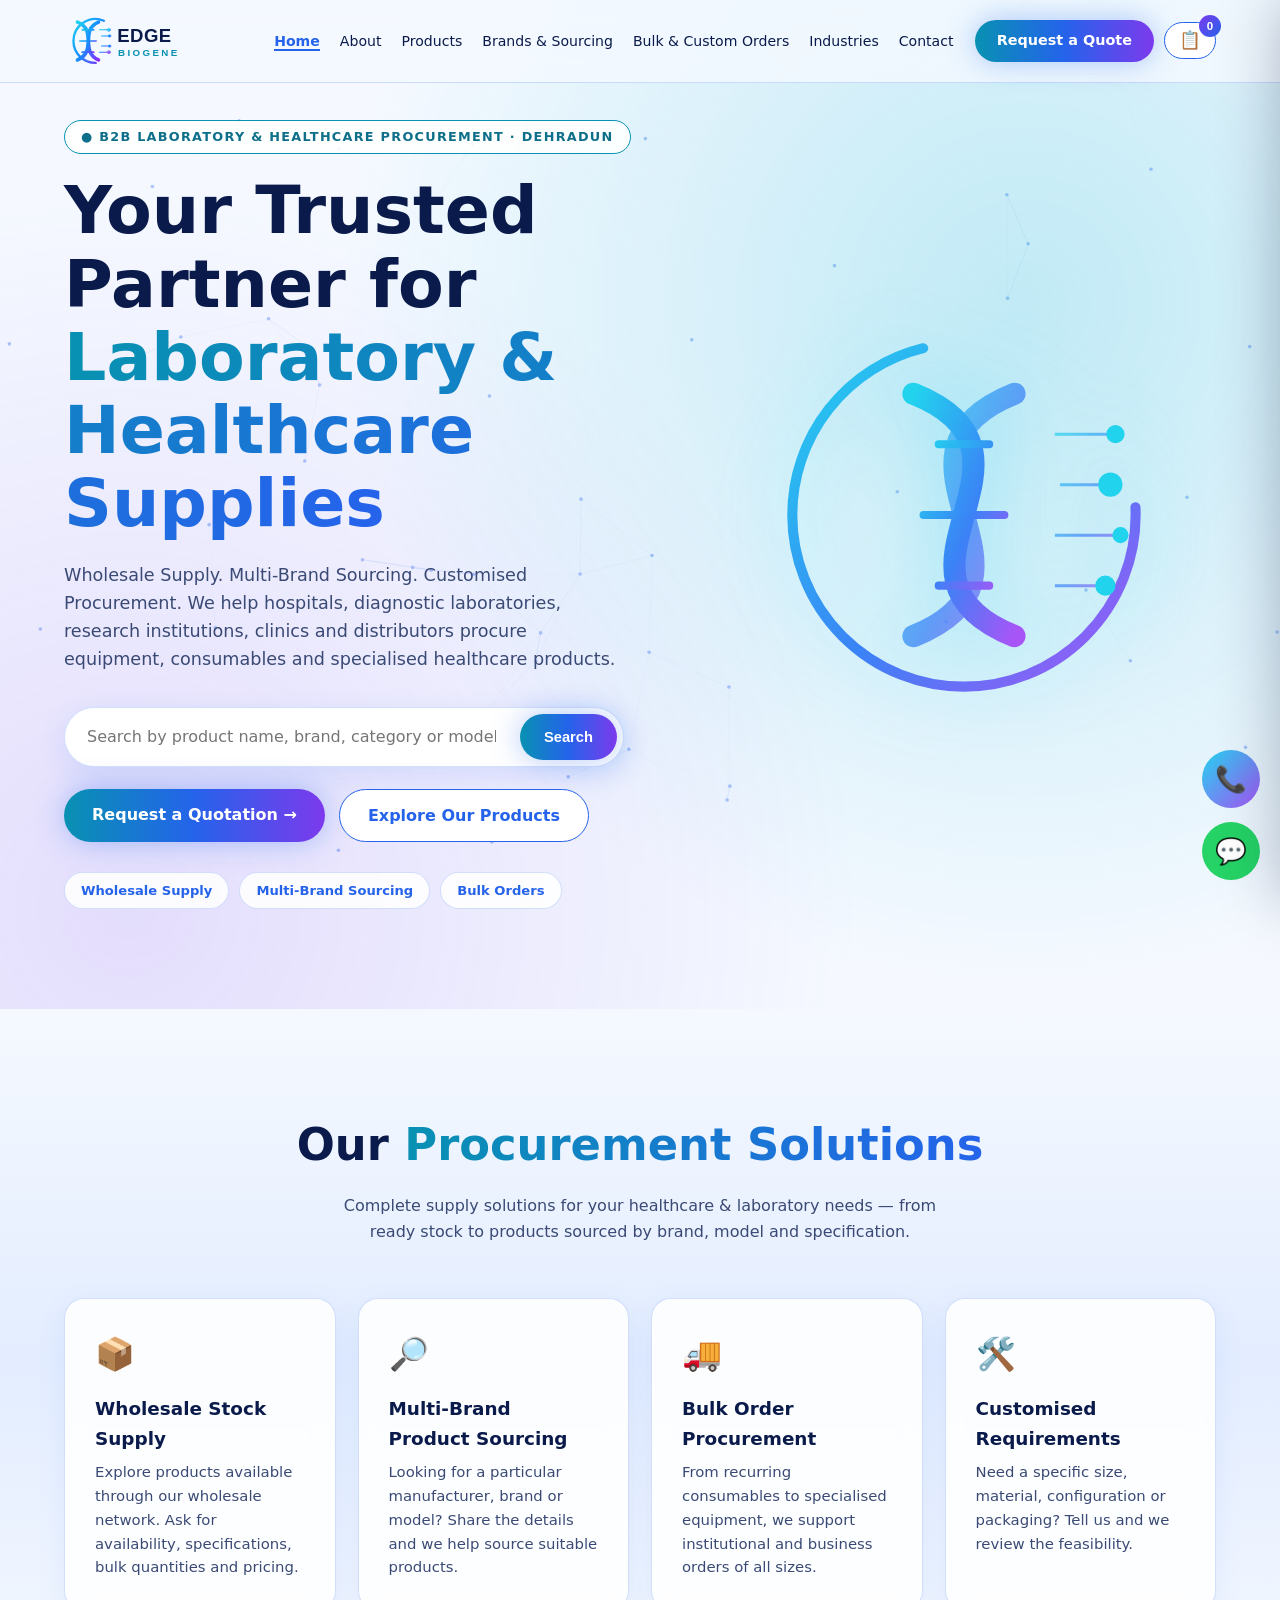
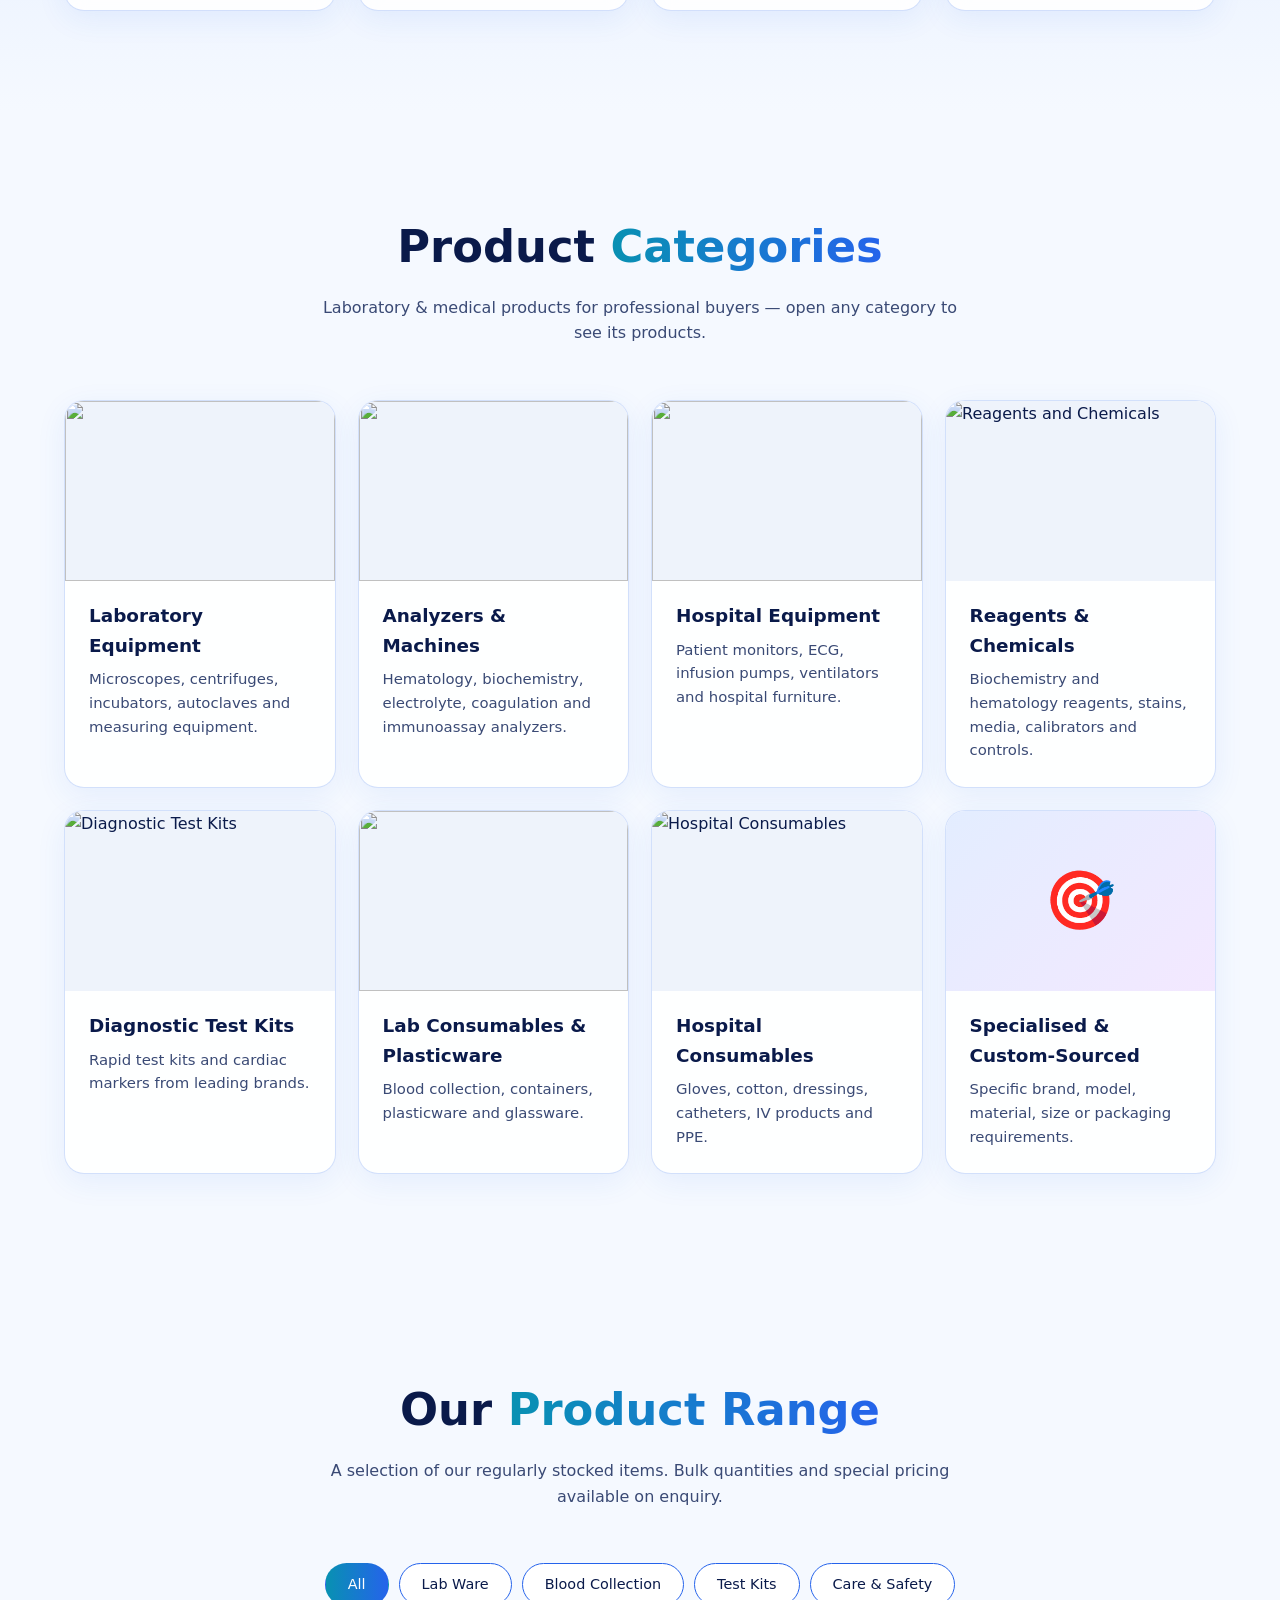
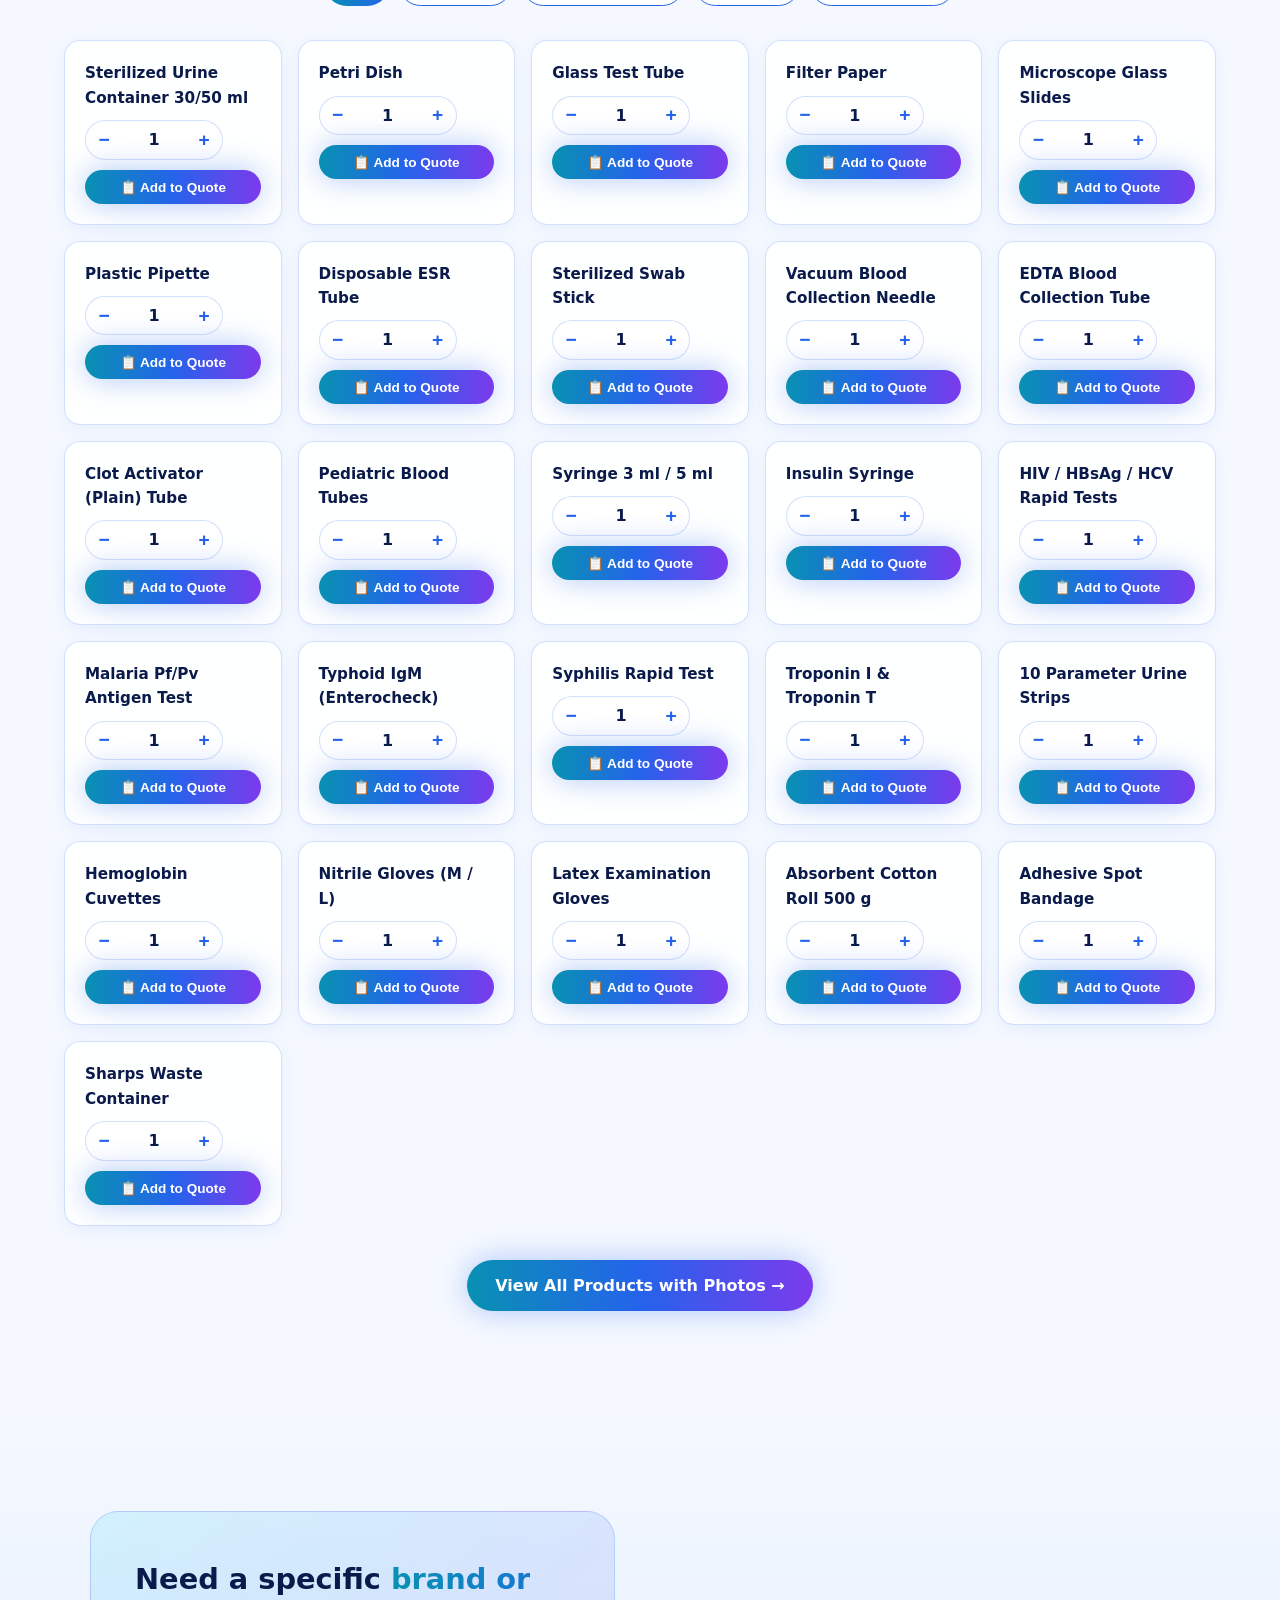
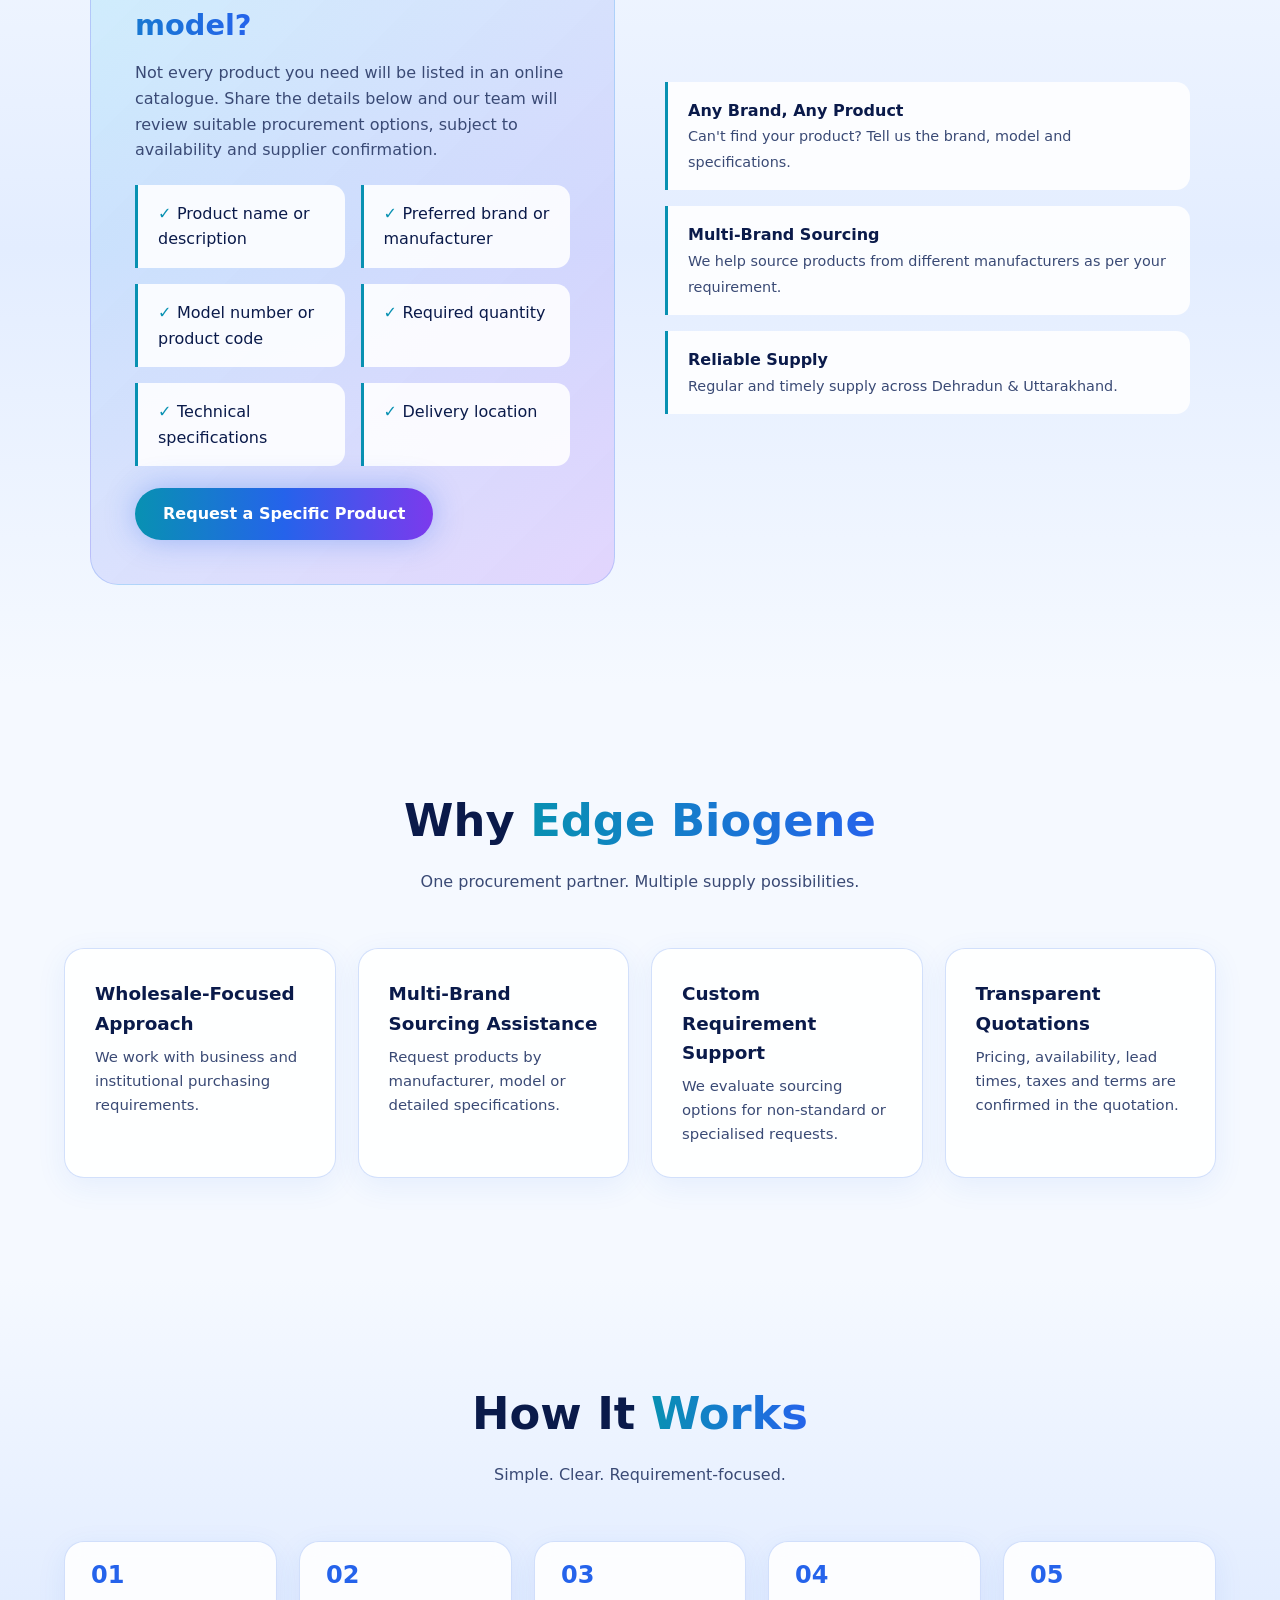
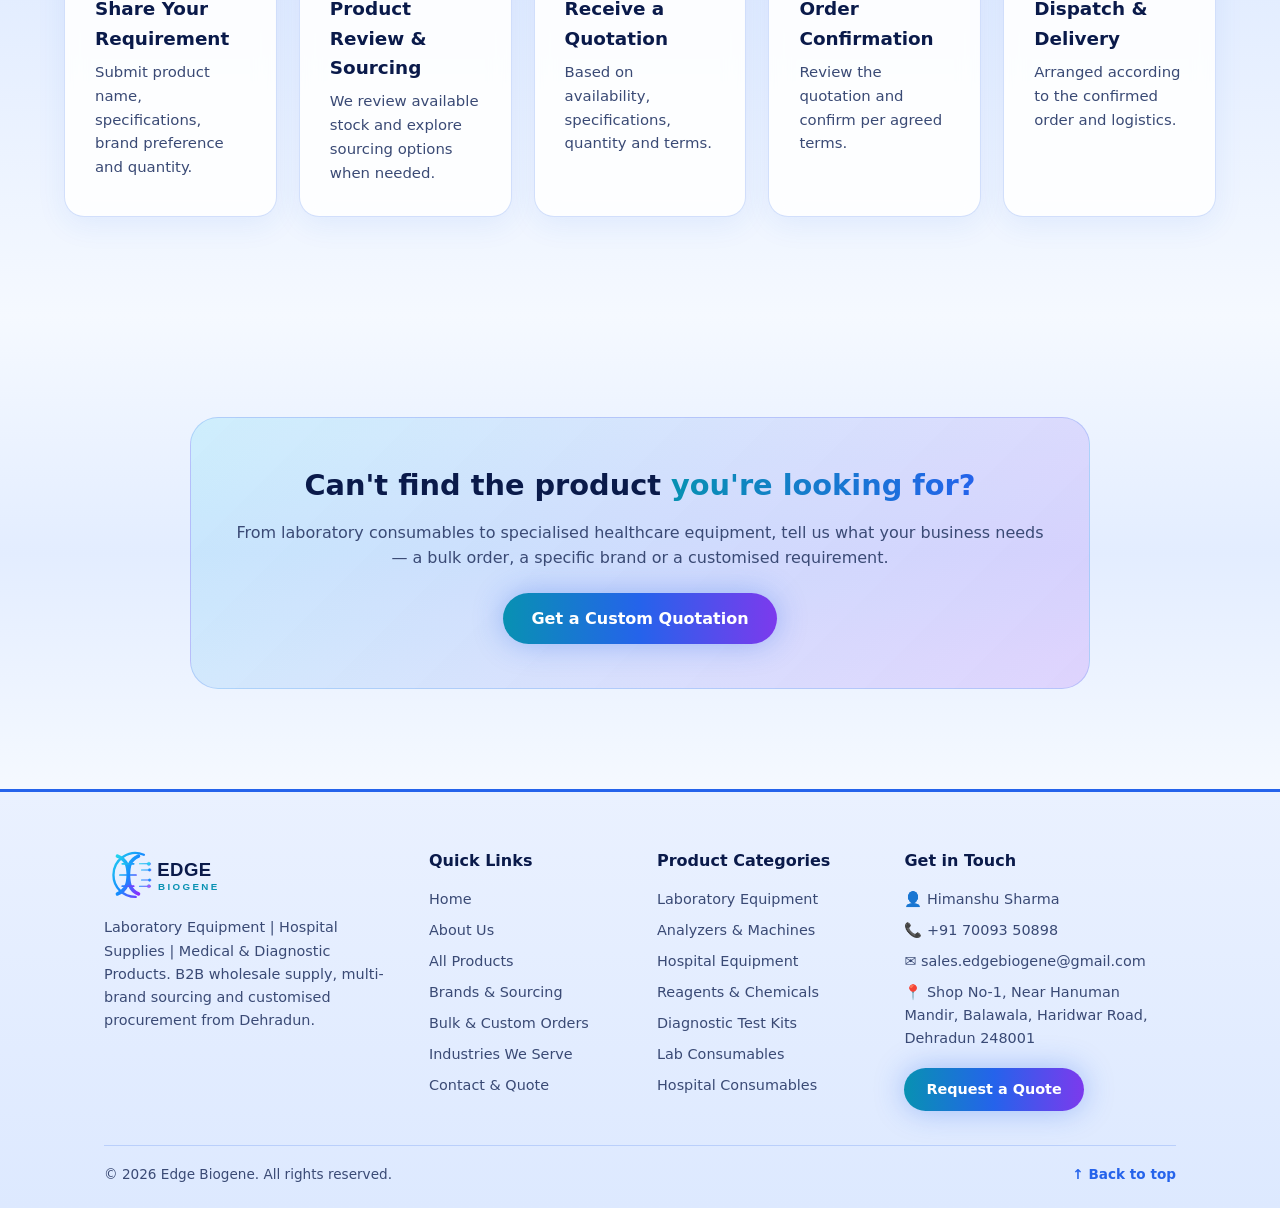
==== index.html @ 4c886eb7 "Match homepage category photos to each product category" ====
<!DOCTYPE html>
<html lang="en">
<head>
<meta charset="utf-8">
<meta name="viewport" content="width=device-width, initial-scale=1, viewport-fit=cover">
<title>Edge Biogene | Laboratory & Medical Supplies Wholesale, Dehradun</title>
<meta name="description" content="Wholesale laboratory equipment, hospital supplies and medical consumables from Edge Biogene, Dehradun. Request bulk pricing and custom multi-brand sourcing. Call +91 70093 50898.">
<meta name="keywords" content="Edge Biogene, medical wholesale Dehradun, lab consumables, hospital supplies, rapid test kits, syringes, gloves, blood collection tubes, Haridwar Road, Balawala">
<meta property="og:title" content="Edge Biogene – Hospital & Lab Consumables Wholesale, Dehradun">
<meta property="og:description" content="Wholesale supply, multi-brand sourcing and customised procurement for labs and hospitals.">
<meta property="og:type" content="website">
<script type="application/ld+json">{"@context":"https://schema.org","@type":"MedicalBusiness","name":"Edge Biogene","description":"B2B wholesale supplier and multi-brand sourcing partner for laboratory and hospital products","telephone":"+917009350898","email":"sales.edgebiogene@gmail.com","address":{"@type":"PostalAddress","streetAddress":"Shop No-1, Near Hanuman Mandir, Balawala, Haridwar Road","addressLocality":"Dehradun","addressRegion":"Uttarakhand","postalCode":"248001","addressCountry":"IN"}}</script>
<link rel="icon" href="images/favicon.svg">
<link rel="stylesheet" href="style.css">
</head>
<body>
<canvas id="bg"></canvas>
<nav>
<a class="logo" href="#home" aria-label="Edge Biogene – Home"><img src="images/logo.svg" alt="Edge Biogene – Laboratory &amp; Healthcare Supplies"></a>
<ul><li><a href="#home">Home</a></li><li><a href="#about">About</a></li><li><a href="#/products">Products</a></li><li><a href="#sourcing">Brands &amp; Sourcing</a></li><li><a href="#bulk">Bulk &amp; Custom Orders</a></li><li><a href="#industries">Industries</a></li><li><a href="#contact">Contact</a></li></ul>
<div class="rt"><a class="btn" style="padding:9px 22px;font-size:.9rem" href="#contact">Request a Quote</a><button class="cartb" id="cb" aria-label="Open quote list">📋<span id="cc">0</span></button><button class="ham" id="hm" aria-label="Open menu" aria-expanded="false">☰</button></div>
</nav>

<svg width="0" height="0" style="position:absolute"><defs>
<linearGradient id="g" x1="0" y1="0" x2="1" y2="1"><stop offset="0" stop-color="#22d3ee"/><stop offset=".55" stop-color="#3b82f6"/><stop offset="1" stop-color="#a855f7"/></linearGradient>
<g id="mark" fill="none" stroke="url(#g)" stroke-linecap="round">
<circle cx="200" cy="200" r="170" stroke-width="10" stroke-dasharray="760 300"/>
<path d="M150 80C300 140 100 260 250 320" stroke-width="22"/>
<path d="M250 80C100 140 300 260 150 320" stroke-width="22" opacity=".75"/>
<path d="M175 130h50M160 200h80M175 270h50" stroke-width="8"/>
</g></defs></svg>

<section class="hero" id="s-home" data-p="home">
<div>
<span class="tag">● B2B LABORATORY &amp; HEALTHCARE PROCUREMENT · DEHRADUN</span>
<h1>Your Trusted Partner for <span class="grad">Laboratory &amp; Healthcare Supplies</span></h1>
<p>Wholesale Supply. Multi-Brand Sourcing. Customised Procurement. We help hospitals, diagnostic laboratories, research institutions, clinics and distributors procure equipment, consumables and specialised healthcare products.</p>
<div class="hsrch"><input id="hq" placeholder="Search by product name, brand, category or model number."><button class="btn" id="hb">Search</button></div>
<div class="cta"><a class="btn" href="#contact">Request a Quotation →</a><a class="btn o" href="#/products">Explore Our Products</a></div>
<div class="pills"><span>Wholesale Supply</span><span>Multi-Brand Sourcing</span><span>Bulk Orders</span></div>
</div>
<div class="dna"><svg viewBox="0 0 400 400">
<g class="ring"><use href="#mark"/></g>
<g stroke="url(#g)" stroke-width="3" opacity=".7"><path d="M290 120h60M295 170h50M290 220h65M290 270h50"/></g>
<g fill="#22d3ee"><circle class="node" cx="350" cy="120" r="9"/><circle class="node" cx="345" cy="170" r="12" style="animation-delay:.5s"/><circle class="node" cx="355" cy="220" r="8" style="animation-delay:1s"/><circle class="node" cx="340" cy="270" r="10" style="animation-delay:1.5s"/></g>
</svg></div>
</section>

<section class="phd" data-p="about" hidden><div class="crumb"><a href="#home">Home</a> › About Us</div><h1>About <span class="grad">Edge Biogene</span></h1><p>Your one-stop B2B partner for laboratory &amp; healthcare supplies.</p></section>
<section class="phd" data-p="sourcing" hidden><div class="crumb"><a href="#home">Home</a> › Brands &amp; Sourcing</div><h1>Brands &amp; <span class="grad">Multi-Brand Sourcing</span></h1><p>Request products by manufacturer, brand, model or specification.</p></section>
<section class="phd" data-p="bulk" hidden><div class="crumb"><a href="#home">Home</a> › Bulk &amp; Custom Orders</div><h1>Bulk &amp; <span class="grad">Custom Orders</span></h1><p>Procurement solutions designed around your requirements.</p></section>
<section class="phd" data-p="industries" hidden><div class="crumb"><a href="#home">Home</a> › Industries We Serve</div><h1>Industries <span class="grad">We Serve</span></h1><p>Supporting professional healthcare &amp; laboratory buyers.</p></section>
<section class="phd" data-p="contact" hidden><div class="crumb"><a href="#home">Home</a> › Contact</div><h1>Contact &amp; <span class="grad">Request a Quote</span></h1><p>Share your requirement and our team will get back to you with a quotation.</p></section>
<section id="s-about" data-p="about" hidden><div class="why">
<div class="rv"><h3 style="font-size:1.8rem;margin-bottom:14px">Who <span class="grad">we are</span></h3>
<p class="abt">Edge Biogene is a B2B procurement and supply company based in Dehradun, Uttarakhand. We supply laboratory and hospital products on a wholesale basis to diagnostic laboratories, hospitals, clinics, research institutions and distributors.</p>
<p class="abt">Beyond the products we keep in stock, we source items by brand, model and specification and arrange customised bulk requirements — so buyers have one dependable point of contact for their procurement needs.</p>
<a class="btn" href="#contact">Request a Quotation</a></div>
<div class="big rv"><h3 style="font-size:1.3rem">Company at a glance</h3><ul class="glance"><li><span>Business</span>Wholesale supply &amp; multi-brand sourcing</li><li><span>Serves</span>Hospitals, labs, clinics, institutions, distributors</li><li><span>Contact person</span>Himanshu Sharma</li><li><span>Phone / WhatsApp</span>+91 70093 50898</li><li><span>Email</span>sales.edgebiogene@gmail.com</li><li><span>Location</span>Balawala, Haridwar Road, Dehradun 248001</li></ul></div>
</div></section>
<section id="s-model" class="alt" data-p="about" hidden><h2 class="h2 rv">Our <span class="grad">Business Model</span></h2><p class="sub rv">Three ways we support your procurement.</p>
<div class="grid"><div class="card rv"><div class="ic">📦</div><h3>Wholesale Stock Supply</h3><p>Regularly used consumables, test kits and hospital supplies available from our stock for quick supply.</p></div><div class="card rv"><div class="ic">🔎</div><h3>Multi-Brand Sourcing</h3><p>Need a particular manufacturer or model? We source it for you based on availability and supplier confirmation.</p></div><div class="card rv"><div class="ic">🛠️</div><h3>Custom Bulk Procurement</h3><p>Specific sizes, materials, packaging and quantities arranged around your requirement.</p></div></div></section>
<section id="s-appr" data-p="about" hidden><h2 class="h2 rv">Our <span class="grad">Approach</span></h2><p class="sub rv">How we like to work with our customers.</p>
<div class="grid"><div class="card rv"><h3>Requirement First</h3><p>We start with what you need — product, brand, specification and quantity.</p></div><div class="card rv"><h3>Fresh Stock, Clear Details</h3><p>We focus on products with proper batch and expiry details.</p></div><div class="card rv"><h3>Transparent Quotations</h3><p>Pricing, availability, lead time, taxes and terms are confirmed in the quote.</p></div><div class="card rv"><h3>Responsive Service</h3><p>Quick replies on WhatsApp, phone and email for your enquiries.</p></div></div></section>
<section id="s-sol" class="alt" data-p="home about">
<h2 class="h2 rv">Our <span class="grad">Procurement Solutions</span></h2>
<p class="sub rv">Complete supply solutions for your healthcare &amp; laboratory needs — from ready stock to products sourced by brand, model and specification.</p>
<div class="grid"><div class="card rv"><div class="ic">📦</div><h3>Wholesale Stock Supply</h3><p>Explore products available through our wholesale network. Ask for availability, specifications, bulk quantities and pricing.</p></div><div class="card rv"><div class="ic">🔎</div><h3>Multi-Brand Product Sourcing</h3><p>Looking for a particular manufacturer, brand or model? Share the details and we help source suitable products.</p></div><div class="card rv"><div class="ic">🚚</div><h3>Bulk Order Procurement</h3><p>From recurring consumables to specialised equipment, we support institutional and business orders of all sizes.</p></div><div class="card rv"><div class="ic">🛠️</div><h3>Customised Requirements</h3><p>Need a specific size, material, configuration or packaging? Tell us and we review the feasibility.</p></div></div>
</section>

<section id="categories" data-p="home">
<h2 class="h2 rv">Product <span class="grad">Categories</span></h2>
<p class="sub rv">Laboratory &amp; medical products for professional buyers — open any category to see its products.</p>
<div class="grid g4"><a class="card cc rv" href="#/c/lab-equipment"><div class="im"><img loading="lazy" alt="" src="https://images.pexels.com/photos/28570735/pexels-photo-28570735.jpeg?auto=compress&cs=tinysrgb&w=900"></div><div class="t"><h3>Laboratory Equipment</h3><p>Microscopes, centrifuges, incubators, autoclaves and measuring equipment.</p></div></a><a class="card cc rv" href="#/c/analyzers"><div class="im"><img loading="lazy" alt="" src="https://iitr.ac.in/Hospital/Facilities/assets/053d7b9eef98fc6535d336b9448f57daf090a9335c002091bb6a8ff6d356239a_Hematology%20Cell%20Counter%20%28SYSMEX%20XN%20350%29.JPG"></div><div class="t"><h3>Analyzers &amp; Machines</h3><p>Hematology, biochemistry, electrolyte, coagulation and immunoassay analyzers.</p></div></a><a class="card cc rv" href="#/c/hospital-equipment"><div class="im"><img loading="lazy" alt="" src="https://images.pexels.com/photos/33394283/pexels-photo-33394283.jpeg?auto=compress&cs=tinysrgb&w=900"></div><div class="t"><h3>Hospital Equipment</h3><p>Patient monitors, ECG, infusion pumps, ventilators and hospital furniture.</p></div></a><a class="card cc rv" href="#/c/reagents"><div class="im"><img loading="lazy" alt="Reagents and Chemicals" src="https://cardiff.imgix.net/__data/assets/image/0019/31096/Chemistry-lab-bottles.jpg?auto=format&fit=crop&h=700&q=75&w=1000"></div><div class="t"><h3>Reagents &amp; Chemicals</h3><p>Biochemistry and hematology reagents, stains, media, calibrators and controls.</p></div></a><a class="card cc rv" href="#/c/test-kits"><div class="im"><img loading="lazy" alt="Diagnostic Test Kits" src="https://images.pexels.com/photos/7867251/pexels-photo-7867251.jpeg?auto=compress&cs=tinysrgb&w=900"></div><div class="t"><h3>Diagnostic Test Kits</h3><p>Rapid test kits and cardiac markers from leading brands.</p></div></a><a class="card cc rv" href="#/c/lab-consumables"><div class="im"><img loading="lazy" alt="" src="https://images.pexels.com/photos/10188002/pexels-photo-10188002.jpeg?auto=compress&cs=tinysrgb&w=900"></div><div class="t"><h3>Lab Consumables &amp; Plasticware</h3><p>Blood collection, containers, plasticware and glassware.</p></div></a><a class="card cc rv" href="#/c/hospital-consumables"><div class="im"><img loading="lazy" alt="Hospital Consumables" src="https://images.pexels.com/photos/7856723/pexels-photo-7856723.jpeg?auto=compress&cs=tinysrgb&w=900"></div><div class="t"><h3>Hospital Consumables</h3><p>Gloves, cotton, dressings, catheters, IV products and PPE.</p></div></a><a class="card cc rv" href="#contact"><div class="im ph2">🎯</div><div class="t"><h3>Specialised &amp; Custom-Sourced</h3><p>Specific brand, model, material, size or packaging requirements.</p></div></a></div>
</section>

<section id="s-range" data-p="home">
<h2 class="h2 rv">Our <span class="grad">Product Range</span></h2>
<p class="sub rv">A selection of our regularly stocked items. Bulk quantities and special pricing available on enquiry.</p>
<div class="tabs" id="tabs"><span class="tab on" data-f="all">All</span><span class="tab" data-f="lab">Lab Ware</span><span class="tab" data-f="blood">Blood Collection</span><span class="tab" data-f="test">Test Kits</span><span class="tab" data-f="care">Care & Safety</span></div>
<div class="prods" id="prods"></div><p class="more"><a class="btn" href="#/products">View All Products with Photos →</a></p>
</section>

<section id="s-src" class="alt" data-p="home sourcing">
<div class="why">
<div class="big rv"><h3>Need a specific <span class="grad">brand or model?</span></h3><p>Not every product you need will be listed in an online catalogue. Share the details below and our team will review suitable procurement options, subject to availability and supplier confirmation.</p><ul class="chk"><li>Product name or description</li><li>Preferred brand or manufacturer</li><li>Model number or product code</li><li>Required quantity</li><li>Technical specifications</li><li>Delivery location</li></ul><a class="btn" href="#contact">Request a Specific Product</a></div>
<ul class="rv">
<li><b>Any Brand, Any Product</b><span>Can't find your product? Tell us the brand, model and specifications.</span></li>
<li><b>Multi-Brand Sourcing</b><span>We help source products from different manufacturers as per your requirement.</span></li>
<li><b>Reliable Supply</b><span>Regular and timely supply across Dehradun &amp; Uttarakhand.</span></li>
</ul>
</div>
</section>

<section id="s-brands" data-p="sourcing" hidden><h2 class="h2 rv">Brands <span class="grad">We Handle</span></h2><p class="sub rv">Some of the brands in our current stock. Need another brand or model? Share it and we will source it for you.</p>
<div class="bchips rv"><span>Roche (cobas)</span><span>Oscar Medicare</span><span>DiaSpect</span><span>Athenese-Dx (Trustline)</span><span>Viola Diagnostic Systems</span><span>Aspen Laboratories</span><span>Diagnostic Enterprises (Hepacard)</span><span>Xinle</span><span>Sree India Surgical's</span><span>Fist Cott (Brokenbone Healthcare)</span><span class="more2">+ Any other brand on request</span></div>
<p class="more"><a class="btn" href="#contact">Request a Specific Brand</a></p></section>
<section id="s-bulk" data-p="bulk">
<div class="why">
<ul class="rv"><li><b>Bulk wholesale orders</b></li><li><b>Repeat procurement requirements</b></li><li><b>Specific brands and model numbers</b></li><li><b>Product size, material and specification requirements</b></li><li><b>Custom packaging and labelling enquiries</b></li><li><b>Institutional and distributor purchasing</b></li><li><b>Products not currently listed in our catalogue</b></li></ul>
<div class="big rv"><h3>Bulk &amp; <span class="grad">Custom Orders</span></h3><p>Procurement solutions designed around your requirements. Customisation and sourcing are subject to manufacturer capabilities, minimum order quantities and applicable requirements.</p><a class="btn" href="#contact">Discuss Your Requirements</a></div>
</div>
</section>

<section id="s-bitems" class="alt" data-p="bulk" hidden><h2 class="h2 rv">Typical <span class="grad">Bulk Requirements</span></h2><p class="sub rv">Items our customers regularly order in large quantities.</p>
<div class="bchips rv"><a href="#/c/lab-consumables">Blood collection tubes</a><a href="#/c/lab-consumables">Urine containers</a><a href="#/c/hospital-consumables">Syringes &amp; needles</a><a href="#/c/hospital-consumables">Gloves</a><a href="#/c/hospital-consumables">Cotton &amp; bandages</a><a href="#/c/test-kits">Rapid test kits</a><a href="#/c/reagents">Reagents &amp; stains</a><a href="#/c/lab-consumables">Pipette tips &amp; tubes</a></div></section>
<section id="s-ind" class="alt" data-p="industries">
<h2 class="h2 rv">Industries <span class="grad">We Serve</span></h2>
<p class="sub rv">Supporting professional healthcare &amp; laboratory buyers.</p>
<div class="grid"><div class="card rv"><div class="ic">🏥</div><h3>Hospitals &amp; Healthcare Facilities</h3><p>Medical equipment, clinical supplies and healthcare consumables.</p></div><div class="card rv"><div class="ic">🧪</div><h3>Diagnostic Laboratories</h3><p>Routine lab products, sample collection supplies and diagnostic kits.</p></div><div class="card rv"><div class="ic">🎓</div><h3>Research &amp; Educational Institutions</h3><p>Instruments, glassware, plasticware and research supplies.</p></div><div class="card rv"><div class="ic">🩺</div><h3>Clinics &amp; Healthcare Centres</h3><p>Medical supplies and equipment for clinical operations.</p></div><div class="card rv"><div class="ic">📦</div><h3>Medical &amp; Lab Distributors</h3><p>Wholesale products and sourcing support for resale.</p></div><div class="card rv"><div class="ic">🏭</div><h3>Industrial &amp; QC Laboratories</h3><p>Equipment, instruments and consumables for testing and quality control.</p></div></div>
</section>

<section id="s-why" data-p="home about industries">
<h2 class="h2 rv">Why <span class="grad">Edge Biogene</span></h2>
<p class="sub rv">One procurement partner. Multiple supply possibilities.</p>
<div class="grid"><div class="card rv"><h3>Wholesale-Focused Approach</h3><p>We work with business and institutional purchasing requirements.</p></div><div class="card rv"><h3>Multi-Brand Sourcing Assistance</h3><p>Request products by manufacturer, model or detailed specifications.</p></div><div class="card rv"><h3>Custom Requirement Support</h3><p>We evaluate sourcing options for non-standard or specialised requests.</p></div><div class="card rv"><h3>Transparent Quotations</h3><p>Pricing, availability, lead times, taxes and terms are confirmed in the quotation.</p></div></div>
</section>

<section id="s-proc" class="alt" data-p="home about sourcing bulk">
<h2 class="h2 rv">How It <span class="grad">Works</span></h2>
<p class="sub rv">Simple. Clear. Requirement-focused.</p>
<div class="grid steps"><div class="card rv"><h3>Share Your Requirement</h3><p>Submit product name, specifications, brand preference and quantity.</p></div><div class="card rv"><h3>Product Review &amp; Sourcing</h3><p>We review available stock and explore sourcing options when needed.</p></div><div class="card rv"><h3>Receive a Quotation</h3><p>Based on availability, specifications, quantity and terms.</p></div><div class="card rv"><h3>Order Confirmation</h3><p>Review the quotation and confirm per agreed terms.</p></div><div class="card rv"><h3>Dispatch &amp; Delivery</h3><p>Arranged according to the confirmed order and logistics.</p></div></div>
</section>

<section id="s-contact" data-p="contact">
<h2 class="h2 rv">Get In <span class="grad">Touch</span></h2>
<p class="sub rv">Share your requirement and receive a quotation. Pricing, availability, lead times and terms are confirmed in the quote.</p>
<div class="contact">
<div class="info rv">
<div><i>👤</i><p><span>Contact Person</span>Himanshu Sharma</p></div>
<div><i>📞</i><p><span>Phone / WhatsApp</span><a href="tel:+917009350898">+91 70093 50898</a></p></div>
<div><i>✉️</i><p><span>Email</span><a href="mailto:sales.edgebiogene@gmail.com">sales.edgebiogene@gmail.com</a></p></div>
<div><i>📍</i><p><span>Address</span>Shop No-1, Near Hanuman Mandir, Balawala, Haridwar Road, Dehradun 248001<br><a class="btn o" style="padding:8px 20px;font-size:.85rem;margin-top:10px;display:inline-block" target="_blank" rel="noopener" href="https://www.google.com/maps/search/?api=1&query=Shop+No-1+Near+Hanuman+Mandir+Balawala+Haridwar+Road+Dehradun+248001">📍 Get Directions</a></p></div>
</div>
<form class="rv" id="f">
<input id="n" placeholder="Your name *" required>
<input id="co" placeholder="Company / Hospital / Lab name">
<input id="ph" placeholder="Phone number *" required>
<input id="em" type="email" placeholder="Email">
<input id="ct" placeholder="Shipping city / PIN">
<textarea id="m" rows="5" placeholder="Product, brand / model, quantity, specifications..." required></textarea>
<button class="btn" type="submit">Request Quotation on WhatsApp</button>
<div id="st" style="display:none;padding:16px;border-radius:14px;border:1px solid var(--c1);background:rgba(6,182,212,.1);font-size:.92rem">
✅ Aapka message ready hai. Agar WhatsApp apne aap na khule to niche button dabaye:<br><br>
<a id="wl" class="btn" style="padding:10px 22px;font-size:.9rem" href="#" target="_blank" rel="noopener">Open WhatsApp</a>
<a id="ml" class="btn o" style="padding:10px 22px;font-size:.9rem;margin-left:6px" href="#">Send via Email</a></div>
</form>
</div>
</section>

<section id="s-faq" data-p="about sourcing bulk contact">
<h2 class="h2 rv">Frequently Asked <span class="grad">Questions</span></h2>
<p class="sub rv"></p>
<div class="faq rv"><details><summary>Do you supply laboratory and hospital products in bulk?</summary><p>Yes. We support B2B wholesale enquiries for laboratory products, hospital supplies and consumables. Availability and pricing depend on the items and quantities.</p></details><details><summary>Can I request a particular brand or manufacturer?</summary><p>Yes. Share the manufacturer, brand, model number or specifications and our team will review suitable sourcing options.</p></details><details><summary>What if the product I need is not listed?</summary><p>Submit a custom sourcing enquiry with the product name, photographs, specifications or catalogue reference.</p></details><details><summary>Do you offer customised products?</summary><p>We accept enquiries for specified sizes, materials, configurations and packaging. Feasibility depends on manufacturer capabilities and minimum order quantities.</p></details><details><summary>Can I get wholesale pricing without buying online?</summary><p>Yes. Use Request a Quote. Pricing is confirmed through a quotation.</p></details><details><summary>Do you supply throughout India?</summary><p>Delivery coverage is confirmed based on your location, product type and order requirements.</p></details></div>
</section>

<section class="alt" data-p="home about sourcing bulk industries"><div class="big rv" style="max-width:900px;margin:auto;text-align:center"><h3>Can't find the product <span class="grad">you're looking for?</span></h3><p>From laboratory consumables to specialised healthcare equipment, tell us what your business needs — a bulk order, a specific brand or a customised requirement.</p><a class="btn" href="#contact">Get a Custom Quotation</a></div></section>

<section id="pp"><h2 class="h2">All <span class="grad">Products</span></h2>
<p class="sub">Real products from our stock. Don't see your brand or item? We can arrange any company's product and customise orders.</p>
<div class="tabs" id="pcn"></div>
<div class="pbar"><input id="q" placeholder="🔍 Search product..."><div class="tabs" id="pt" style="margin:0"><span class="tab on" data-f="all">All</span><span class="tab" data-f="lab">Lab Ware</span><span class="tab" data-f="blood">Blood Collection</span><span class="tab" data-f="test">Test Kits</span><span class="tab" data-f="care">Care & Safety</span></div></div>
<div class="pg" id="pg"></div>
<p class="more"><a class="btn" href="#contact">Request Wholesale Quote</a></p></section><section id="cp"><div id="cpc"></div></section><div id="lb"><img alt=""></div><footer class="ft"><div class="fw"><div class="fg">
<div><img class="flogo" src="images/logo.svg" alt="Edge Biogene"><p>Laboratory Equipment | Hospital Supplies | Medical &amp; Diagnostic Products. B2B wholesale supply, multi-brand sourcing and customised procurement from Dehradun.</p></div>
<div><h4>Quick Links</h4><ul><li><a href="#home">Home</a></li><li><a href="#about">About Us</a></li><li><a href="#/products">All Products</a></li><li><a href="#sourcing">Brands &amp; Sourcing</a></li><li><a href="#bulk">Bulk &amp; Custom Orders</a></li><li><a href="#industries">Industries We Serve</a></li><li><a href="#contact">Contact &amp; Quote</a></li></ul></div>
<div><h4>Product Categories</h4><ul><li><a href="#/c/lab-equipment">Laboratory Equipment</a></li><li><a href="#/c/analyzers">Analyzers &amp; Machines</a></li><li><a href="#/c/hospital-equipment">Hospital Equipment</a></li><li><a href="#/c/reagents">Reagents &amp; Chemicals</a></li><li><a href="#/c/test-kits">Diagnostic Test Kits</a></li><li><a href="#/c/lab-consumables">Lab Consumables</a></li><li><a href="#/c/hospital-consumables">Hospital Consumables</a></li></ul></div>
<div><h4>Get in Touch</h4><ul class="fc"><li>👤 Himanshu Sharma</li><li>📞 <a href="tel:+917009350898">+91 70093 50898</a></li><li>✉️ <a href="mailto:sales.edgebiogene@gmail.com">sales.edgebiogene@gmail.com</a></li><li>📍 Shop No-1, Near Hanuman Mandir, Balawala, Haridwar Road, Dehradun 248001</li></ul><a class="btn" style="margin-top:10px;padding:10px 22px;font-size:.9rem" href="#contact">Request a Quote</a></div>
</div><div class="fb"><span>© 2026 Edge Biogene. All rights reserved.</span><a href="#home" onclick="scrollTo({top:0,behavior:'smooth'})">↑ Back to top</a></div></div></footer>
<a class="wa" href="https://api.whatsapp.com/send?phone=917009350898&text=Hello%20Edge%20Biogene" target="_blank" rel="noopener" aria-label="WhatsApp">💬</a>
<a class="wa" style="bottom:calc(92px + env(safe-area-inset-bottom,0px));background:linear-gradient(135deg,#22d3ee,#a855f7);animation:none" href="tel:+917009350898" aria-label="Call">📞</a>


<div id="co"></div>
<aside id="cd" aria-label="Quote list"><div class="ch"><h3>📋 Your Quote List</h3><button id="cx" aria-label="Close">✕</button></div>
<div id="ci"></div>
<div class="cf"><div class="tot"><span>Total items</span><span id="tt">0</span></div>
<input id="cn" placeholder="Your name / Hospital / Lab name"><input id="cp" placeholder="Phone number" inputmode="tel"><textarea id="ca" rows="2" placeholder="Delivery address"></textarea>
<button class="btn" id="po">Send Quote Request on WhatsApp</button>
<div id="cs">✅ Request ready! Agar WhatsApp apne aap na khule to niche dabaye:<br><a id="cw" class="btn" href="#" target="_blank" rel="noopener">Open WhatsApp</a><a id="cm" class="btn o" href="#">Send via Email</a></div>
<button class="btn o" id="cl" style="padding:9px">Clear List</button></div></aside><div id="ts"></div><script src="script.js"></script>
</body>
</html>
---- style.css ----
:root{--bg:#f5f9ff;--bg2:#e3edff;--card:rgba(255,255,255,.88);--line:rgba(37,99,235,.2);--tx:#0a1a4a;--mu:#3a4a75;--c1:#0891b2;--c2:#2563eb;--c3:#7c3aed;box-sizing:border-box;padding-top:env(safe-area-inset-top,0px);padding-bottom:env(safe-area-inset-bottom,0px)}
*{box-sizing:border-box;margin:0;padding:0}
html{scroll-behavior:smooth}
body{background:var(--bg);color:var(--tx);font-family:Inter,system-ui,-apple-system,"Segoe UI",Roboto,sans-serif;line-height:1.6;overflow-x:hidden}
.grad{background:linear-gradient(90deg,var(--c1),var(--c2),var(--c3));-webkit-background-clip:text;background-clip:text;color:transparent;background-size:200%;animation:shift 6s linear infinite}
@keyframes shift{to{background-position:200% 0}}
nav{position:fixed;top:0;left:0;right:0;z-index:50;display:flex;justify-content:space-between;align-items:center;padding:calc(14px + env(safe-area-inset-top,0px)) 5% 14px;backdrop-filter:blur(14px);background:rgba(245,249,255,.82);border-bottom:1px solid var(--line)}
.logo{display:flex;align-items:center;gap:10px;text-decoration:none;color:#0a1a4a;font-weight:800;letter-spacing:.06em;line-height:1}
.logo small{display:block;color:var(--c2);font-size:.6rem;letter-spacing:.35em;margin-top:3px}
nav ul{display:flex;gap:26px;list-style:none}
nav a{color:var(--tx);font-weight:500;text-decoration:none;font-size:.92rem;transition:.3s}
nav a:hover{color:var(--c2)}nav .btn{color:#fff}
.btn{display:inline-block;padding:13px 28px;border-radius:50px;background:linear-gradient(90deg,var(--c1),var(--c2),var(--c3));color:#fff;font-weight:600;text-decoration:none;border:0;cursor:pointer;font-size:1rem;box-shadow:0 0 30px rgba(37,99,235,.35);transition:.3s}
.btn:hover{transform:translateY(-3px);box-shadow:0 0 45px rgba(34,211,238,.6)}
.btn.o{background:#fff;color:var(--c2);border:1.5px solid var(--c2);box-shadow:none}.btn.o:hover{background:var(--c2);color:#fff}
section{padding:100px 5%;position:relative}
.hero{min-height:100vh;display:grid;grid-template-columns:1.1fr .9fr;align-items:center;gap:30px;padding-top:120px;background:radial-gradient(circle at 80% 30%,rgba(6,182,212,.22),transparent 55%),radial-gradient(circle at 10% 90%,rgba(124,58,237,.14),transparent 50%)}
.tag{display:inline-block;padding:6px 16px;border:1px solid var(--c1);border-radius:50px;color:#0e6f8a;font-weight:600;font-size:.8rem;letter-spacing:.1em;margin-bottom:20px;background:var(--card)}
h1{font-size:clamp(2.2rem,5.2vw,4.2rem);line-height:1.1;font-weight:800;margin-bottom:20px}
.hero p{color:var(--mu);font-size:1.1rem;max-width:560px;margin-bottom:34px}
.cta{display:flex;gap:14px;flex-wrap:wrap}
.stats{display:flex;gap:34px;margin-top:46px;flex-wrap:wrap}
.stats b{font-size:2rem;display:block}.stats span{color:var(--mu);font-size:.85rem}
.dna{display:flex;justify-content:center}
.dna svg{width:min(420px,80%);filter:drop-shadow(0 0 40px rgba(34,211,238,.4));animation:float 5s ease-in-out infinite}
@keyframes float{50%{transform:translateY(-18px)}}
.ring{transform-origin:200px 200px;animation:spin 30s linear infinite}
@keyframes spin{to{transform:rotate(360deg)}}
.node{animation:pulse 2.4s ease-in-out infinite}
@keyframes pulse{50%{opacity:.3}}
.h2{text-align:center;font-size:clamp(1.8rem,3.5vw,2.8rem);font-weight:800;margin-bottom:12px}
.sub{text-align:center;color:var(--mu);max-width:640px;margin:0 auto 54px}
.grid{display:grid;grid-template-columns:repeat(auto-fit,minmax(240px,1fr));gap:22px;max-width:1200px;margin:auto}
.card{background:var(--card);border:1px solid var(--line);border-radius:20px;padding:30px;backdrop-filter:blur(10px);transition:.4s;position:relative;overflow:hidden}
.card{box-shadow:0 8px 30px rgba(37,99,235,.08)}.p{box-shadow:0 4px 18px rgba(37,99,235,.07)}.card:hover{transform:translateY(-8px);border-color:var(--c1);box-shadow:0 15px 50px rgba(34,211,238,.18)}
.card:before{content:"";position:absolute;inset:0;background:linear-gradient(135deg,rgba(34,211,238,.12),transparent 60%);opacity:0;transition:.4s}
.card:hover:before{opacity:1}
.ic{font-size:2rem;margin-bottom:14px}
.card h3{margin-bottom:8px;font-size:1.15rem}.card p{color:var(--mu);font-size:.93rem}
.alt{background:linear-gradient(180deg,var(--bg),var(--bg2),var(--bg))}
.tabs{display:flex;gap:10px;justify-content:center;flex-wrap:wrap;margin-bottom:34px}
.tab{padding:9px 22px;border-radius:50px;border:1px solid var(--c2);background:#fff;color:var(--tx);cursor:pointer;font-size:.9rem;transition:.3s}
.tab.on,.tab:hover{background:linear-gradient(90deg,var(--c1),var(--c2));color:#fff;border-color:transparent}
.prods{display:grid;grid-template-columns:repeat(auto-fill,minmax(210px,1fr));gap:16px;max-width:1200px;margin:auto}
.p{background:var(--card);border:1px solid var(--line);border-radius:16px;padding:20px;transition:.3s;display:flex;flex-direction:column;gap:10px}
.p:hover{border-color:var(--c3);transform:translateY(-5px)}
.p b{font-size:.95rem}.p a{color:var(--c2);font-weight:600;font-size:.85rem;text-decoration:none}
.p.hide{display:none}.p .btn{padding:9px 18px;font-size:.85rem;border:0;cursor:pointer;text-align:center;color:#fff;width:100%}
.why{display:grid;grid-template-columns:1fr 1fr;gap:50px;align-items:center;max-width:1100px;margin:auto}
.why ul{list-style:none;display:grid;gap:16px}
.why li{padding:16px 20px;border-left:3px solid var(--c1);background:var(--card);border-radius:0 14px 14px 0}
.why li b{display:block}.why li span{color:var(--mu);font-size:.9rem}
.big{background:linear-gradient(135deg,rgba(34,211,238,.15),rgba(168,85,247,.2));border:1px solid var(--line);border-radius:28px;padding:44px}
.big h3{font-size:1.8rem;margin-bottom:12px}.big p{color:var(--mu);margin-bottom:22px}
.contact{display:grid;grid-template-columns:1fr 1fr;gap:40px;max-width:1100px;margin:auto}
.info div{display:flex;gap:16px;margin-bottom:22px;align-items:flex-start}
.info i{font-style:normal;width:46px;height:46px;flex:none;display:grid;place-items:center;border-radius:14px;background:linear-gradient(135deg,var(--c1),var(--c3));font-size:1.2rem}
.info a{color:var(--tx);text-decoration:none}.info span{color:var(--mu);font-size:.85rem;display:block}
form{display:grid;gap:14px}
input,textarea{width:100%;padding:14px 18px;border-radius:14px;border:1px solid var(--line);background:#fff;color:var(--tx);font:inherit;outline:0}
input:focus,textarea:focus{border-color:var(--c1);box-shadow:0 0 0 3px rgba(34,211,238,.15)}
footer{text-align:center;padding:30px 5%;border-top:1px solid var(--line);color:var(--mu);font-size:.88rem}
.wa{position:fixed;right:20px;bottom:calc(20px + env(safe-area-inset-bottom,0px));z-index:60;width:58px;height:58px;border-radius:50%;background:#25d366;display:grid;place-items:center;font-size:1.6rem;text-decoration:none;box-shadow:0 0 0 0 rgba(37,211,102,.7);animation:ring 2s infinite}
@keyframes ring{to{box-shadow:0 0 0 22px rgba(37,211,102,0)}}
.rv{opacity:0;transform:translateY(40px);transition:1s cubic-bezier(.2,.7,.2,1)}.rv.in{opacity:1;transform:none}
#bg{position:fixed;inset:0;z-index:-1;opacity:.35}
.ham{display:none;margin-left:8px;width:42px;height:42px;border-radius:12px;border:1.5px solid var(--c2);background:#fff;color:var(--c2);font-size:1.4rem;cursor:pointer;line-height:1}
@media(max-width:820px){.ham{display:block}nav .rt .btn{display:none}
nav ul{display:flex;flex-direction:column;gap:0;position:absolute;top:100%;left:0;right:0;background:rgba(245,249,255,.98);backdrop-filter:blur(14px);padding:0 5%;max-height:0;overflow:hidden;opacity:0;pointer-events:none;transition:max-height .4s,opacity .3s,padding .3s;border-bottom:1px solid var(--line);box-shadow:0 20px 40px rgba(5,15,50,.12)}
nav.open ul{max-height:420px;opacity:1;pointer-events:auto;padding:8px 5% 16px}
nav ul li a{display:block;padding:14px 4px;font-size:1.05rem;border-bottom:1px solid var(--line)}.hero,.why,.contact{grid-template-columns:1fr}.dna{order:-1}.dna svg{width:230px}section{padding:70px 5%}}
@media(prefers-reduced-motion:reduce){*{animation:none!important;transition:none!important}.rv{opacity:1;transform:none}}

#pp{display:none;padding-top:110px;min-height:100vh}
html.pgmode #pp{display:block}html.pgmode body>section:not(#pp){display:none!important}
.pbar{display:flex;gap:12px;justify-content:center;flex-wrap:wrap;margin-bottom:34px;align-items:center}
.pbar input{max-width:280px;border-radius:50px}
.pg{display:grid;grid-template-columns:repeat(auto-fill,minmax(250px,1fr));gap:22px;max-width:1250px;margin:auto}
.pc{background:var(--card);border:1px solid var(--line);border-radius:20px;overflow:hidden;transition:.4s;box-shadow:0 8px 30px rgba(37,99,235,.08);display:flex;flex-direction:column}
.pc:hover{transform:translateY(-8px);border-color:var(--c2);box-shadow:0 18px 50px rgba(37,99,235,.2)}
.pc .im{height:210px;background:#eef3fb;overflow:hidden;cursor:zoom-in}
.pc .im img{width:100%;height:100%;object-fit:cover;transition:.6s}.pc:hover .im img{transform:scale(1.08)}
.pc .ph{display:grid;place-items:center;font-size:4rem;cursor:default;background:linear-gradient(135deg,#e3edff,#f3e8ff)}
.pc .bd{padding:18px 20px 22px;display:flex;flex-direction:column;gap:8px;flex:1}
.pc small{color:var(--c2);font-weight:700;letter-spacing:.08em;font-size:.7rem;text-transform:uppercase}
.pc h3{font-size:1.02rem;line-height:1.3}.pc p{color:var(--mu);font-size:.88rem;flex:1}
.pc .btn{padding:9px 20px;font-size:.88rem;text-align:center;color:#fff}
.pc .im.ct{background:#fff}.pc .im.ct img{object-fit:contain;padding:12px}.pc.hide{display:none}
#lb{position:fixed;inset:0;background:rgba(5,15,50,.88);z-index:100;display:none;place-items:center;padding:20px;cursor:zoom-out}
#lb.on{display:grid}#lb img{max-width:100%;max-height:90vh;border-radius:16px}
.more{text-align:center;margin-top:34px}

.cartb{position:relative;background:#fff;border:1.5px solid var(--c2);border-radius:50px;padding:7px 14px;font-size:1.1rem;cursor:pointer;margin-left:10px;transition:.3s}
.cartb:hover{background:var(--c2)}.cartb span{position:absolute;top:-8px;right:-6px;min-width:22px;height:22px;border-radius:11px;background:linear-gradient(135deg,var(--c3),var(--c2));color:#fff;font-size:.72rem;font-weight:700;display:grid;place-items:center;padding:0 5px}
.cartb.bump{animation:bump .4s}@keyframes bump{50%{transform:scale(1.25)}}
nav .rt{display:flex;align-items:center}
.qr{display:flex;align-items:center;border:1.5px solid var(--line);border-radius:50px;overflow:hidden;background:#fff;align-self:flex-start}
.qb{width:36px;height:36px;border:0;background:transparent;font-size:1.2rem;cursor:pointer;color:var(--c2);font-weight:700}.qb:hover{background:#e3edff}
.qi{width:64px;border:0!important;text-align:center;padding:6px!important;background:transparent!important;border-radius:0!important;font-weight:600;-moz-appearance:textfield}
.qi::-webkit-outer-spin-button,.qi::-webkit-inner-spin-button{-webkit-appearance:none}
.pc .ad{border:0;cursor:pointer;width:100%}
#co{position:fixed;inset:0;background:rgba(5,15,50,.55);z-index:110;opacity:0;pointer-events:none;transition:.3s}
#co.on{opacity:1;pointer-events:auto}
#cd{position:fixed;top:0;right:0;bottom:0;width:min(430px,100%);background:var(--bg);z-index:120;transform:translateX(105%);transition:.4s cubic-bezier(.2,.7,.2,1);display:flex;flex-direction:column;box-shadow:-20px 0 60px rgba(5,15,50,.3);padding-top:env(safe-area-inset-top,0px);padding-bottom:env(safe-area-inset-bottom,0px)}
#cd.on{transform:none}
.ch{display:flex;justify-content:space-between;align-items:center;padding:18px 22px;border-bottom:1px solid var(--line)}
.ch button{border:0;background:#e3edff;width:36px;height:36px;border-radius:50%;cursor:pointer;font-size:1rem;color:var(--tx)}
#ci{flex:1;overflow-y:auto;padding:14px 22px}
.it{display:flex;gap:12px;align-items:center;padding:12px 0;border-bottom:1px solid var(--line)}
.it img,.it .nt{width:56px;height:56px;border-radius:12px;object-fit:cover;background:#fff;border:1px solid var(--line);flex:none;display:grid;place-items:center}
.it .nm{flex:1;font-size:.9rem;font-weight:600;line-height:1.3}
.it .qr{transform:scale(.85);transform-origin:left}
.rm{border:0;background:transparent;cursor:pointer;font-size:1.1rem;color:#dc2626}
.emp{text-align:center;color:var(--mu);padding:50px 10px}
.cf{padding:16px 22px 22px;border-top:1px solid var(--line);display:grid;gap:10px;background:#fff}
.cf input,.cf textarea{padding:11px 14px;font-size:.9rem}
.cf .tot{display:flex;justify-content:space-between;font-weight:700}
.cf .btn{width:100%;text-align:center;padding:12px}
#cs{display:none;padding:12px;border-radius:12px;border:1px solid var(--c1);background:rgba(6,182,212,.1);font-size:.85rem}
#cs a{display:inline-block;margin:6px 6px 0 0;padding:8px 16px;font-size:.85rem}
#ts{position:fixed;left:50%;bottom:calc(30px + env(safe-area-inset-bottom,0px));transform:translate(-50%,40px);background:#0a1a4a;color:#fff;padding:12px 24px;border-radius:50px;z-index:130;opacity:0;transition:.4s;pointer-events:none;font-size:.9rem;white-space:nowrap}
#ts.on{opacity:1;transform:translate(-50%,0)}

.hsrch{display:flex;gap:8px;max-width:560px;margin-bottom:22px;background:#fff;border:1px solid var(--line);border-radius:50px;padding:6px;box-shadow:0 10px 30px rgba(37,99,235,.12)}
.hsrch input{border:0;background:transparent;border-radius:50px;padding:10px 16px;box-shadow:none!important}.hsrch .btn{padding:10px 24px;font-size:.92rem}
.pills{display:flex;gap:10px;flex-wrap:wrap;margin-top:30px}.pills span{padding:7px 16px;border-radius:50px;border:1px solid var(--line);background:var(--card);font-size:.82rem;font-weight:600;color:var(--c2)}
.g3{grid-template-columns:repeat(auto-fit,minmax(300px,1fr))}.steps{grid-template-columns:repeat(auto-fit,minmax(190px,1fr))}
.cc{padding:0;text-decoration:none;color:inherit;display:block}.cc .im{height:180px;overflow:hidden;background:#eef3fb}.cc .im img{width:100%;height:100%;object-fit:cover;transition:.6s}.cc:hover .im img{transform:scale(1.08)}
.cc .ph2{display:grid;place-items:center;font-size:3.6rem;background:linear-gradient(135deg,#e3edff,#f3e8ff)}.cc .t{padding:20px 24px 24px}
.steps .card{counter-increment:s;padding-top:52px}.steps{counter-reset:s}.steps .card:after{content:"0" counter(s);position:absolute;top:14px;left:26px;font-weight:800;font-size:1.5rem;color:var(--c2)}
.chk{list-style:none;display:grid;grid-template-columns:1fr 1fr;gap:6px 16px;margin:0 0 22px}.chk li:before{content:"✓ ";color:var(--c1);font-weight:800}
.faq{max-width:820px;margin:auto}details{background:var(--card);border:1px solid var(--line);border-radius:14px;padding:16px 20px;margin-bottom:10px;transition:.3s}details:hover{border-color:var(--c1)}
summary{cursor:pointer;font-weight:600;list-style:none;display:flex;justify-content:space-between;gap:12px}summary::-webkit-details-marker{display:none}summary:after{content:"+";color:var(--c2);font-size:1.3rem;line-height:1}details[open] summary:after{content:"–"}details p{color:var(--mu);margin-top:10px;font-size:.93rem}
@media(max-width:820px){.chk{grid-template-columns:1fr}}
@media(max-width:1100px) and (min-width:821px){nav ul{gap:12px}nav a{font-size:.82rem}}

.g4{grid-template-columns:repeat(auto-fit,minmax(250px,1fr))}
#cp{display:none;padding-top:110px;min-height:100vh}html.cpmode #cp{display:block}html.cpmode body>section:not(#cp){display:none!important}
a.tab{text-decoration:none}.cban{max-width:1250px;margin:0 auto 26px;border-radius:24px;padding:44px 40px;color:#fff;min-height:170px;display:flex;align-items:center}
.cban h2{font-size:clamp(1.6rem,3.4vw,2.6rem);margin-bottom:8px}.cban p{max-width:560px;opacity:.92}.cban .cn{display:inline-block;margin-top:14px;padding:5px 14px;border-radius:50px;background:rgba(255,255,255,.18);font-size:.82rem;font-weight:600}
#cpc .tabs{max-width:1250px;margin:0 auto 22px}#cpc .pbar{max-width:1250px;margin:0 auto 26px;justify-content:flex-start}#pcn{max-width:1250px;margin:0 auto 22px}

[hidden]{display:none!important}
.logo img{height:54px;width:auto;display:block}
nav ul{gap:20px}nav ul a{font-size:.88rem;white-space:nowrap}nav ul a.on{color:var(--c2);font-weight:700;box-shadow:0 2px 0 var(--c2)}
@media(max-width:1180px){nav ul{gap:12px}nav ul a{font-size:.82rem}nav .rt .btn{display:none}}
@media(max-width:820px){.logo img{height:42px}nav ul a.on{box-shadow:none}}
body.pt>section,body.pt>footer{animation:ptin .6s ease}@keyframes ptin{from{opacity:0;transform:translateY(14px)}}
.phd{padding:130px 5% 54px;text-align:center;background:radial-gradient(circle at 85% 15%,rgba(34,211,238,.25),transparent 55%),radial-gradient(circle at 10% 90%,rgba(124,58,237,.16),transparent 50%),linear-gradient(180deg,#e6efff,var(--bg))}
.phd h1{font-size:clamp(2rem,4.8vw,3.3rem);margin-bottom:12px}.phd p{color:var(--mu);max-width:640px;margin:0 auto}.crumb{font-size:.85rem;color:var(--mu);margin-bottom:14px}.crumb a{color:var(--c2);text-decoration:none;font-weight:600}
.abt{color:var(--mu);margin-bottom:16px}.glance{list-style:none;margin-top:14px}.glance li{padding:10px 0;border-bottom:1px solid var(--line);font-weight:600}.glance span{display:block;font-size:.78rem;color:var(--mu);font-weight:500}
.bchips{display:flex;flex-wrap:wrap;gap:12px;justify-content:center;max-width:1000px;margin:auto}.bchips span,.bchips a{padding:11px 22px;border-radius:50px;background:var(--card);border:1px solid var(--line);font-weight:600;font-size:.92rem;text-decoration:none;color:var(--tx);transition:.3s}.bchips a:hover,.bchips span:hover{border-color:var(--c2);color:var(--c2);transform:translateY(-3px)}.bchips .more2{border-style:dashed;color:var(--c2)}
footer.ft{text-align:left;padding:0;background:linear-gradient(180deg,#eaf1ff,#dde9ff);border-top:3px solid var(--c2);color:var(--tx)}
.fw{max-width:1200px;margin:auto;padding:56px 5% 22px}.fg{display:grid;grid-template-columns:1.5fr 1fr 1.1fr 1.4fr;gap:34px}
.flogo{height:54px;width:auto;margin-bottom:14px;display:block}.ft p{color:var(--mu);font-size:.9rem}.ft h4{margin-bottom:14px;font-size:1rem}.ft ul{list-style:none}.ft li{margin:8px 0;font-size:.9rem;color:var(--mu)}.ft a{color:inherit;text-decoration:none;transition:.25s}.ft li a:hover{color:var(--c2)}.ft .btn,.ft .btn:hover{color:#fff}
.fb{display:flex;justify-content:space-between;gap:12px;flex-wrap:wrap;margin-top:34px;padding-top:18px;border-top:1px solid var(--line);font-size:.85rem;color:var(--mu)}.fb a{color:var(--c2);font-weight:600}
@media(max-width:900px){.fg{grid-template-columns:1fr 1fr}}@media(max-width:560px){.fg{grid-template-columns:1fr}.fb{justify-content:center;text-align:center}.phd{padding-top:110px}.bchips span,.bchips a{padding:9px 16px;font-size:.85rem}}
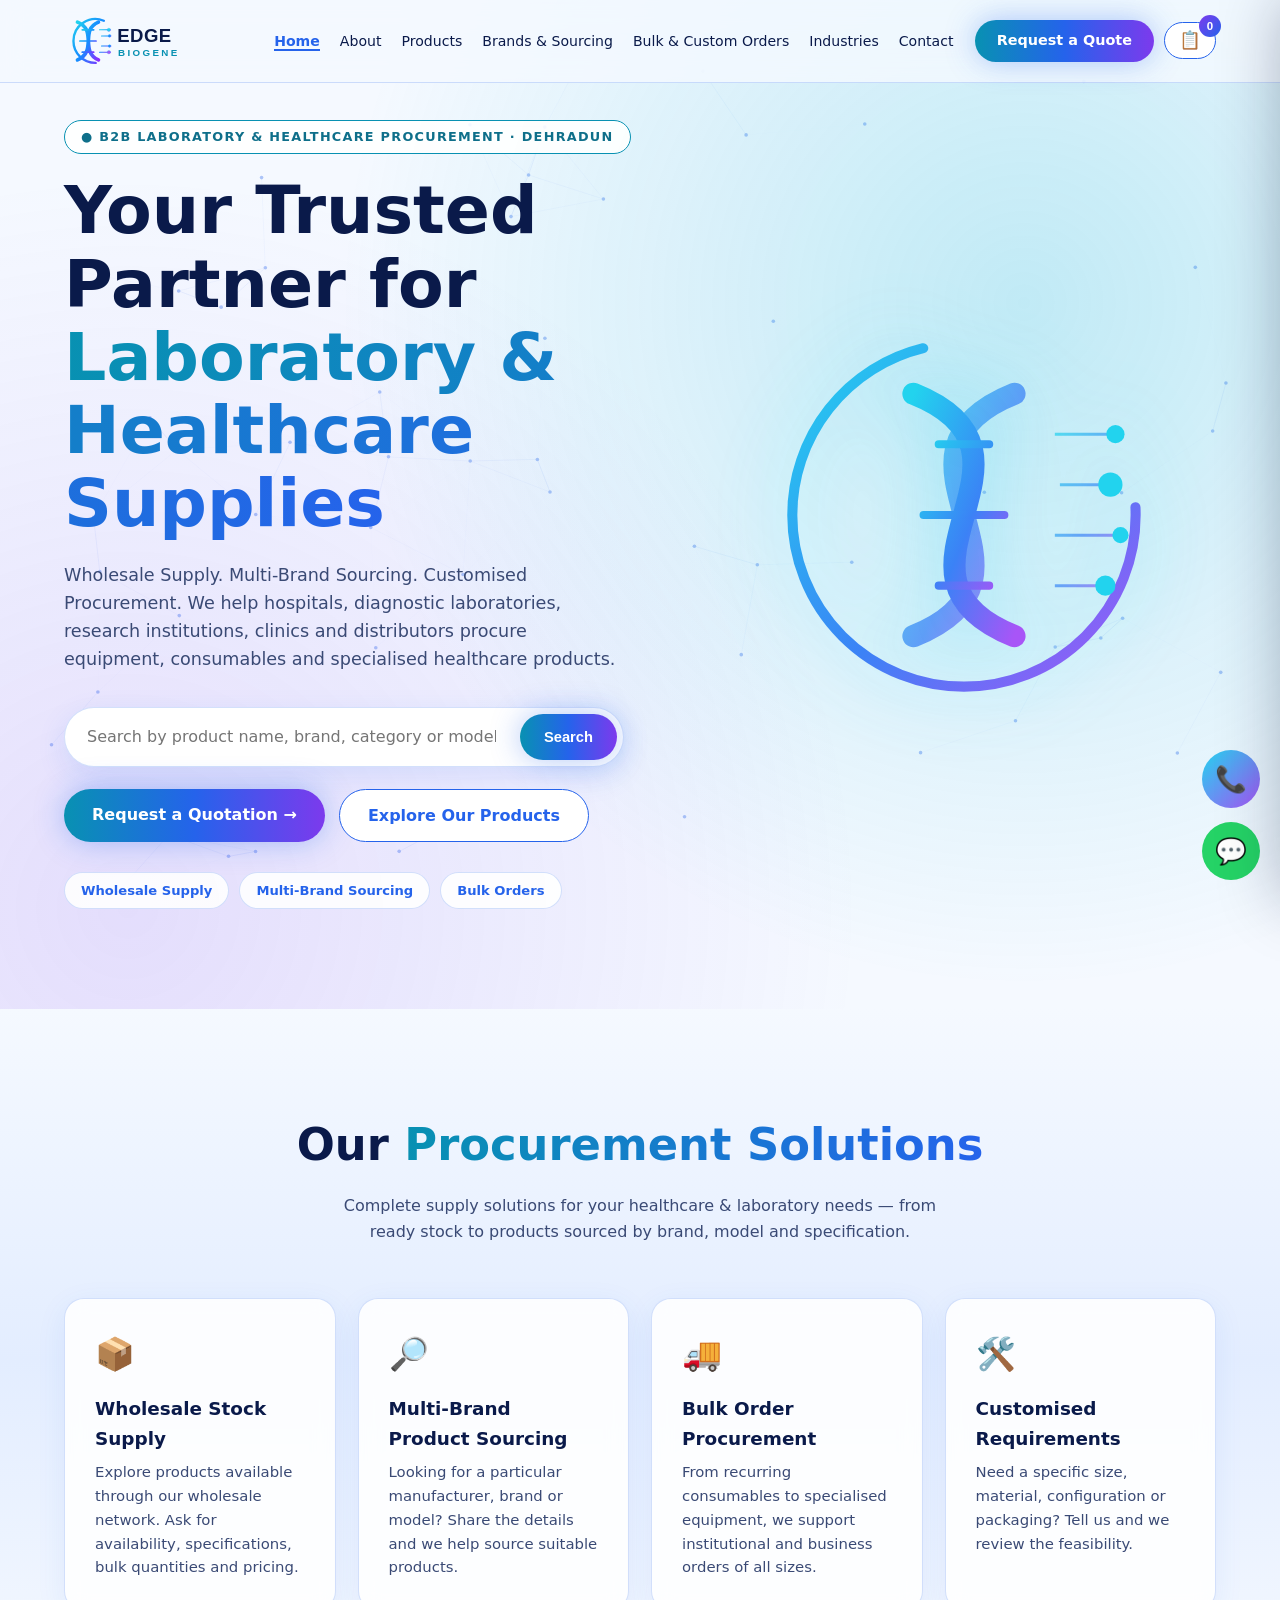
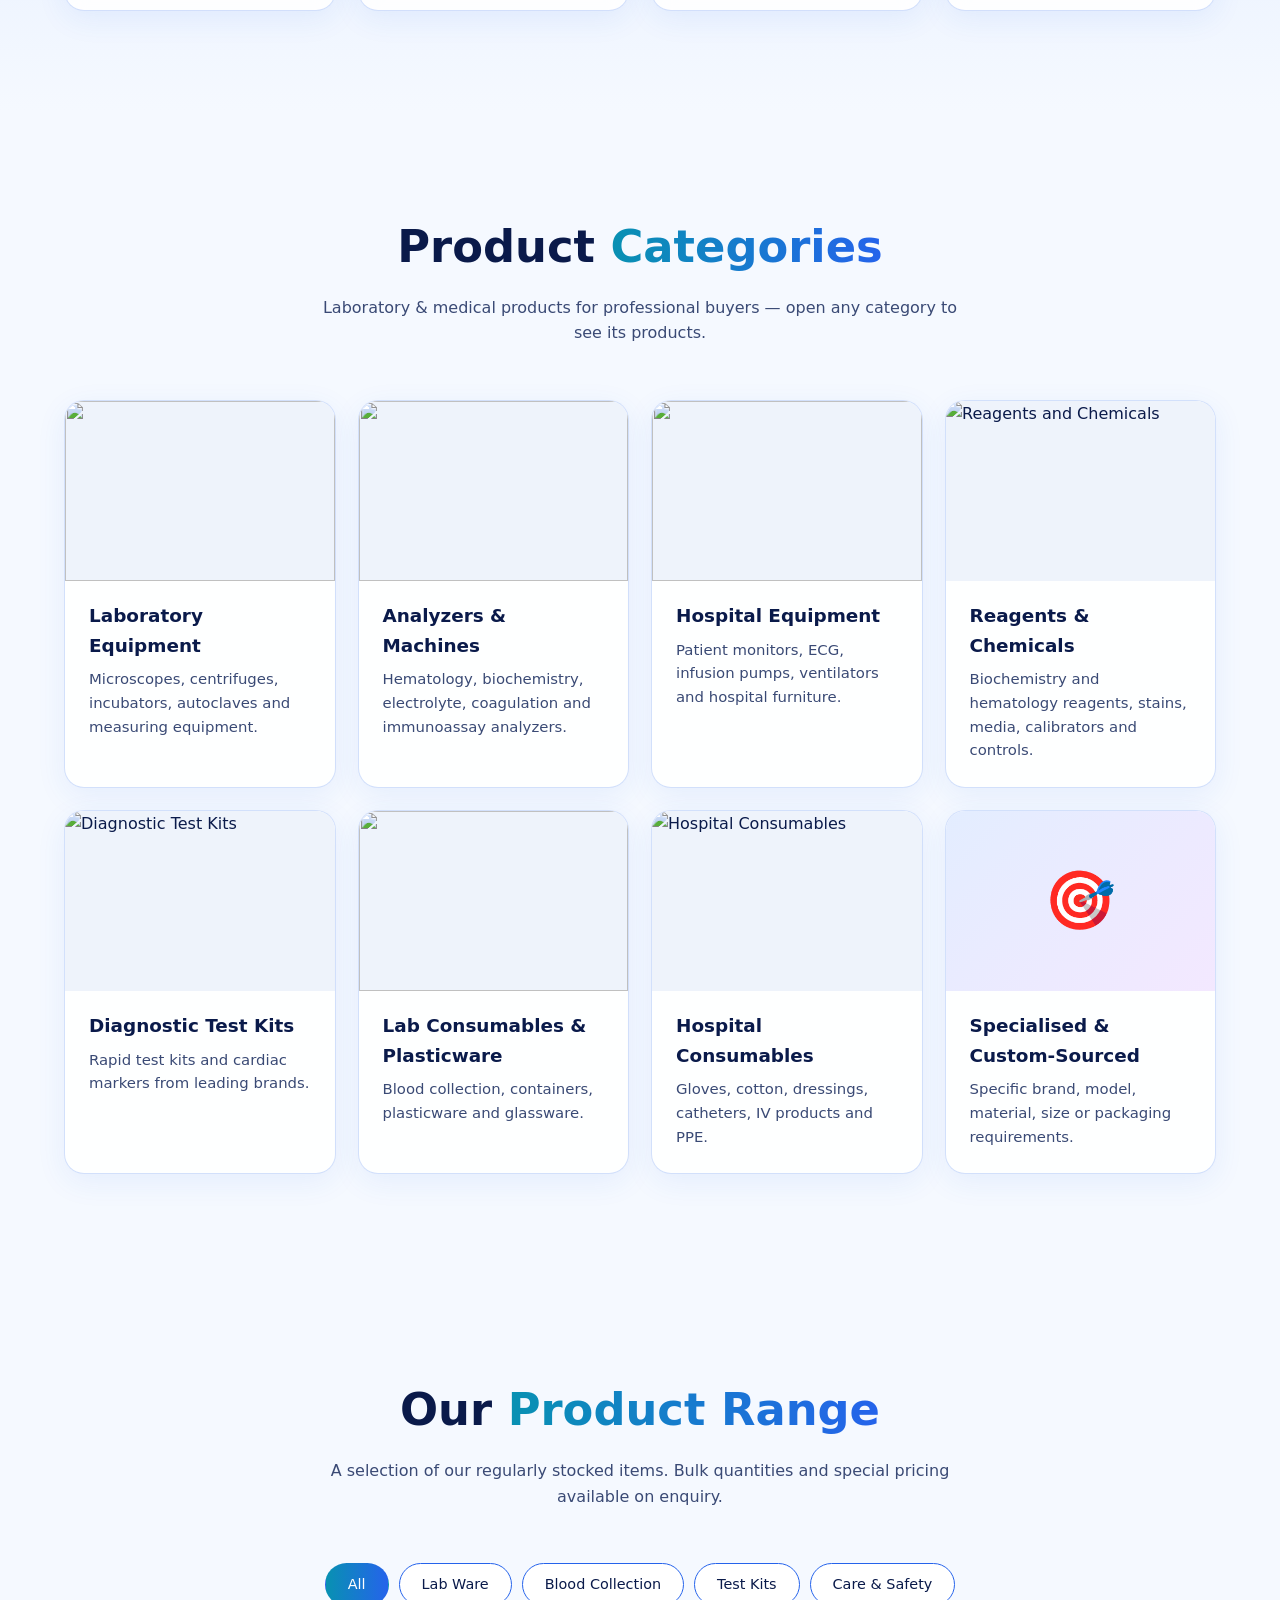
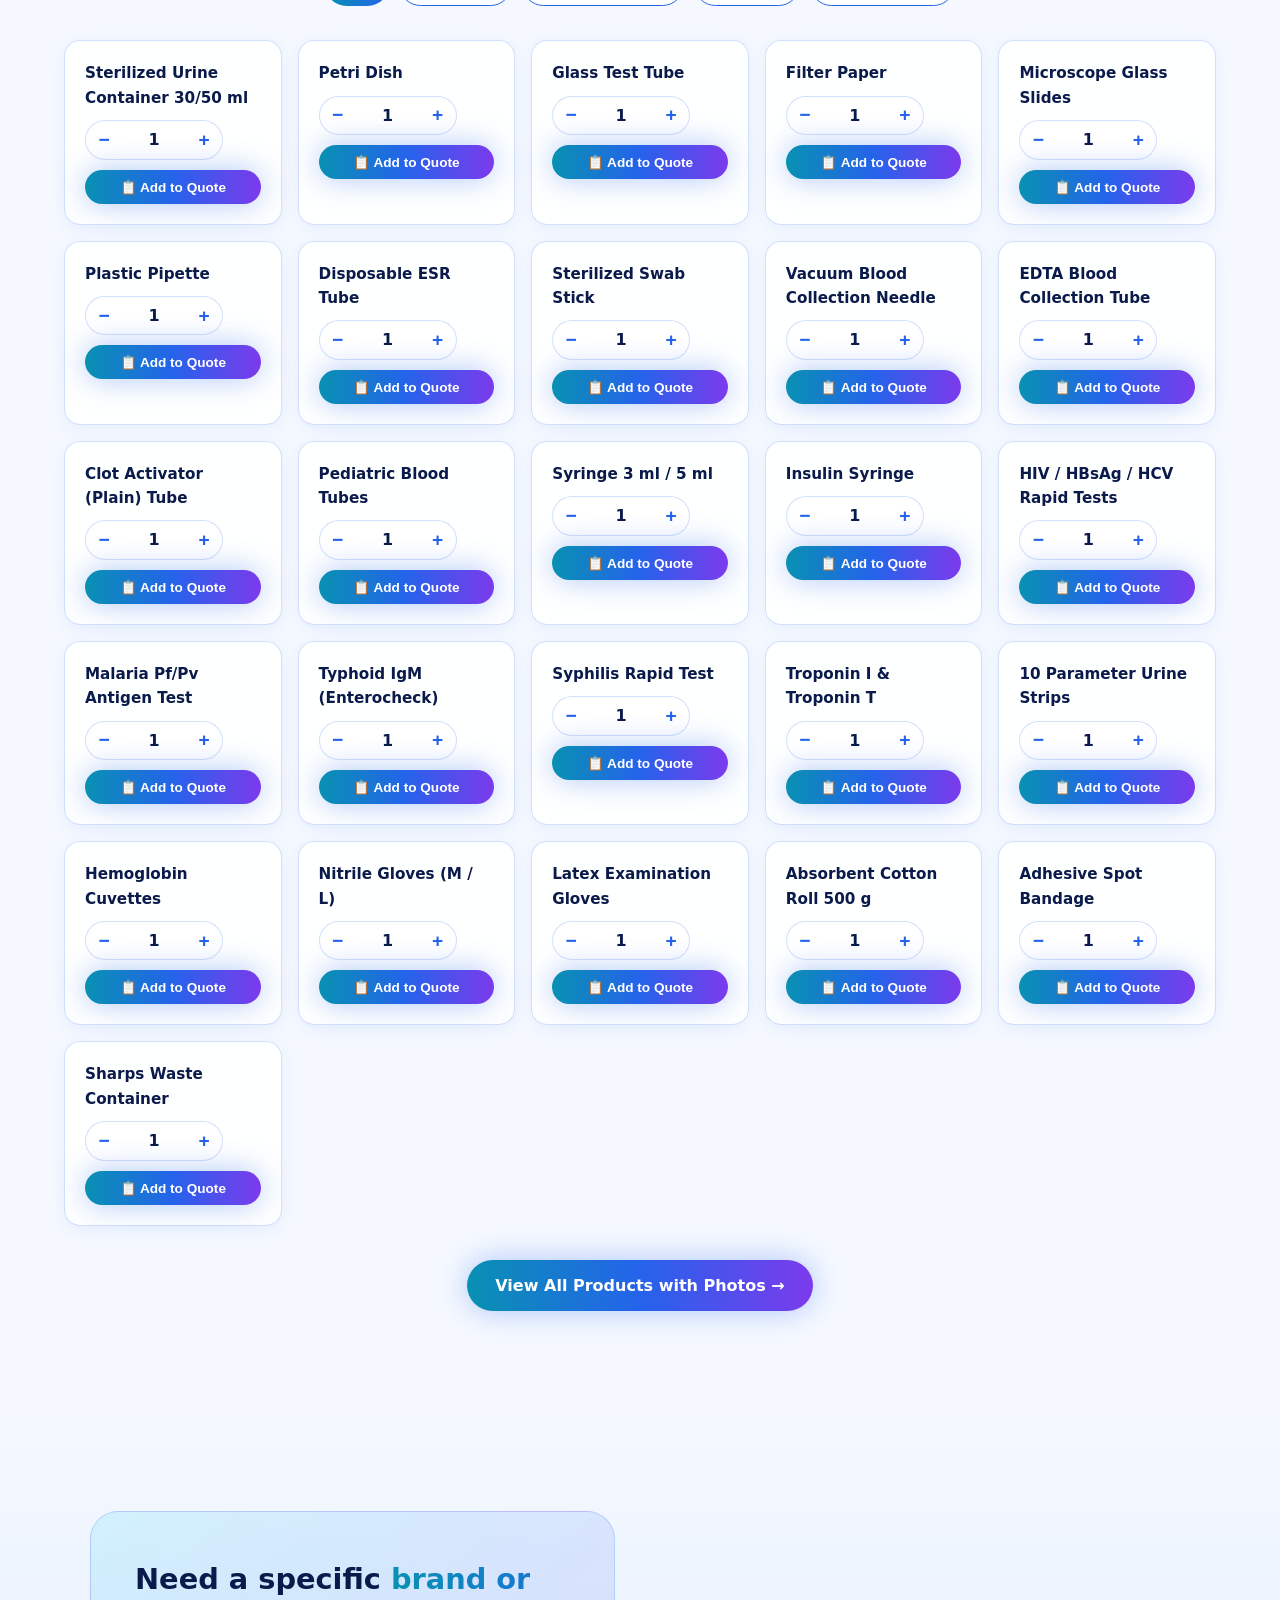
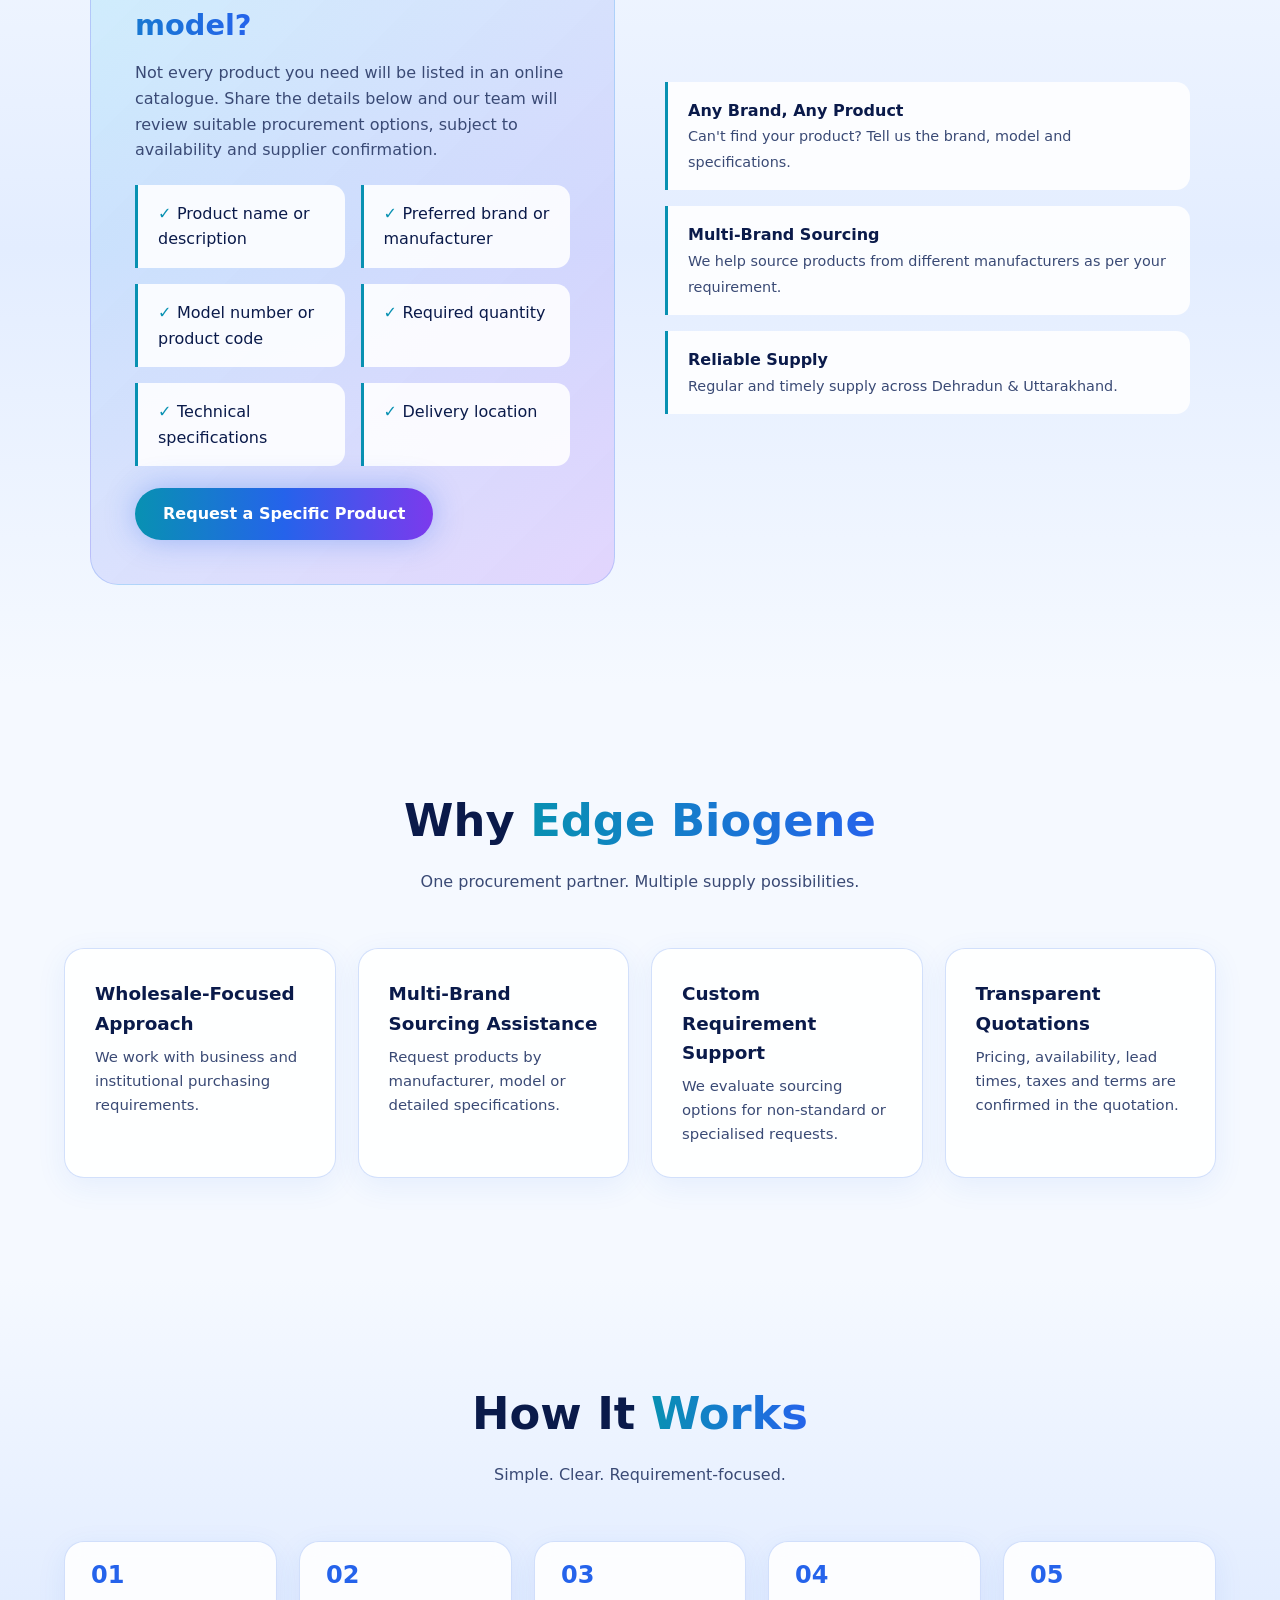
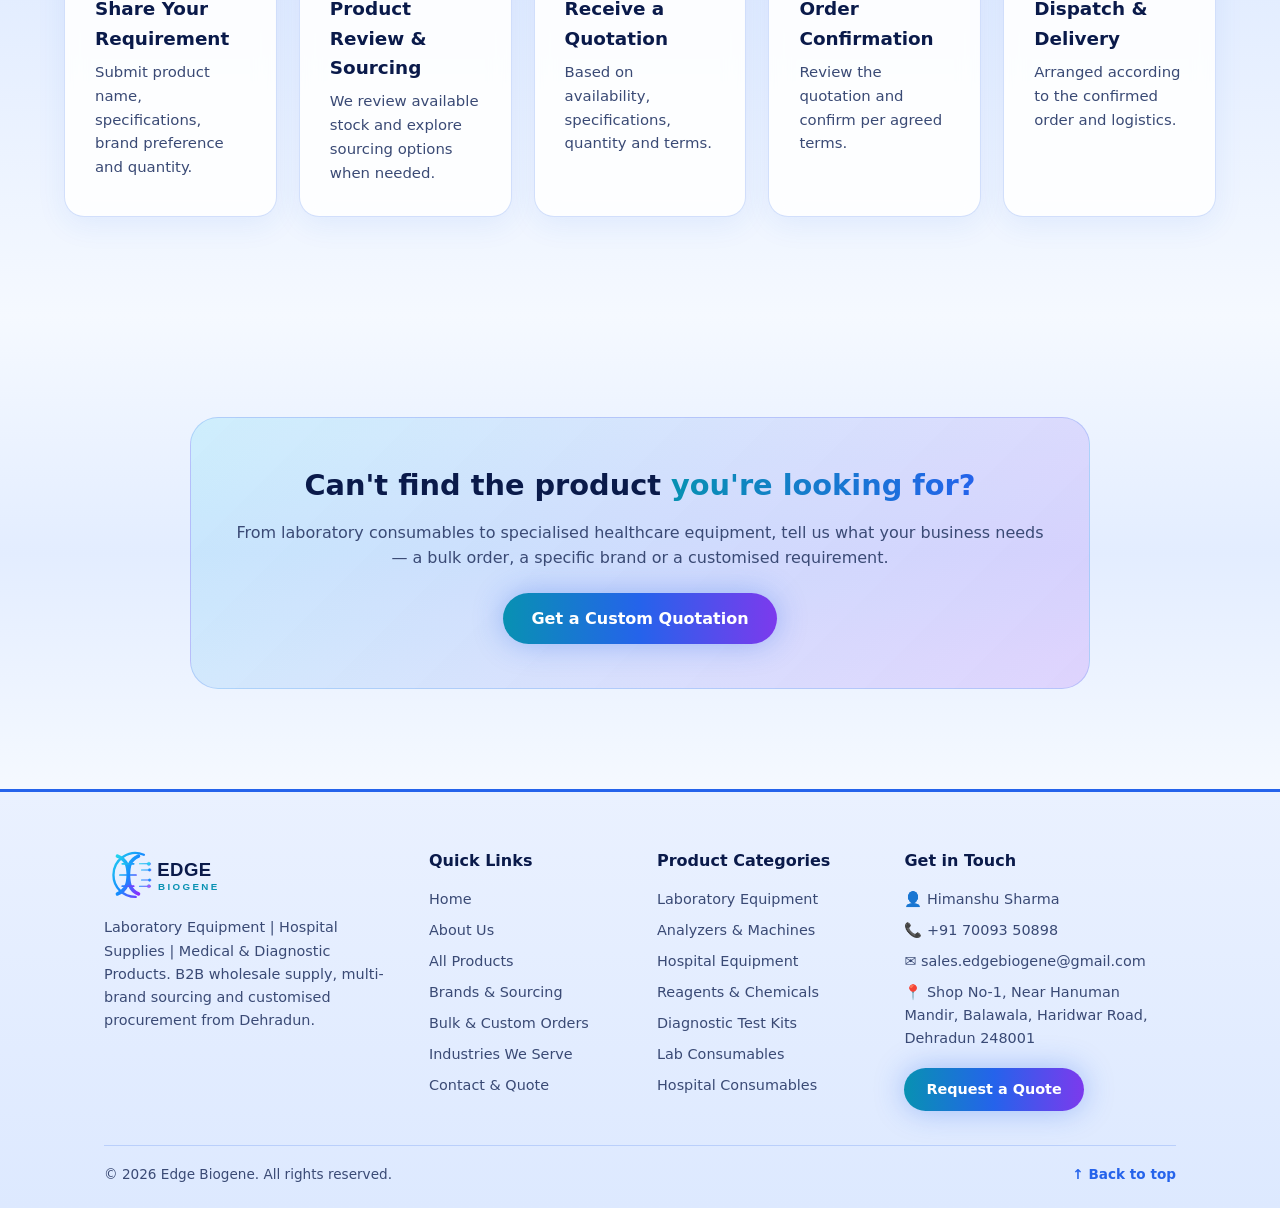
==== commit 9abc4164: "Use relevant analyzer and hospital equipment photography" ====
--- a/index.html
+++ b/index.html
@@ -71,7 +71,7 @@
 <section id="categories" data-p="home">
 <h2 class="h2 rv">Product <span class="grad">Categories</span></h2>
 <p class="sub rv">Laboratory &amp; medical products for professional buyers — open any category to see its products.</p>
-<div class="grid g4"><a class="card cc rv" href="#/c/lab-equipment"><div class="im"><img loading="lazy" alt="" src="https://images.pexels.com/photos/28570735/pexels-photo-28570735.jpeg?auto=compress&cs=tinysrgb&w=900"></div><div class="t"><h3>Laboratory Equipment</h3><p>Microscopes, centrifuges, incubators, autoclaves and measuring equipment.</p></div></a><a class="card cc rv" href="#/c/analyzers"><div class="im"><img loading="lazy" alt="" src="https://iitr.ac.in/Hospital/Facilities/assets/053d7b9eef98fc6535d336b9448f57daf090a9335c002091bb6a8ff6d356239a_Hematology%20Cell%20Counter%20%28SYSMEX%20XN%20350%29.JPG"></div><div class="t"><h3>Analyzers &amp; Machines</h3><p>Hematology, biochemistry, electrolyte, coagulation and immunoassay analyzers.</p></div></a><a class="card cc rv" href="#/c/hospital-equipment"><div class="im"><img loading="lazy" alt="" src="https://images.pexels.com/photos/33394283/pexels-photo-33394283.jpeg?auto=compress&cs=tinysrgb&w=900"></div><div class="t"><h3>Hospital Equipment</h3><p>Patient monitors, ECG, infusion pumps, ventilators and hospital furniture.</p></div></a><a class="card cc rv" href="#/c/reagents"><div class="im"><img loading="lazy" alt="Reagents and Chemicals" src="https://cardiff.imgix.net/__data/assets/image/0019/31096/Chemistry-lab-bottles.jpg?auto=format&fit=crop&h=700&q=75&w=1000"></div><div class="t"><h3>Reagents &amp; Chemicals</h3><p>Biochemistry and hematology reagents, stains, media, calibrators and controls.</p></div></a><a class="card cc rv" href="#/c/test-kits"><div class="im"><img loading="lazy" alt="Diagnostic Test Kits" src="https://images.pexels.com/photos/7867251/pexels-photo-7867251.jpeg?auto=compress&cs=tinysrgb&w=900"></div><div class="t"><h3>Diagnostic Test Kits</h3><p>Rapid test kits and cardiac markers from leading brands.</p></div></a><a class="card cc rv" href="#/c/lab-consumables"><div class="im"><img loading="lazy" alt="" src="https://images.pexels.com/photos/10188002/pexels-photo-10188002.jpeg?auto=compress&cs=tinysrgb&w=900"></div><div class="t"><h3>Lab Consumables &amp; Plasticware</h3><p>Blood collection, containers, plasticware and glassware.</p></div></a><a class="card cc rv" href="#/c/hospital-consumables"><div class="im"><img loading="lazy" alt="Hospital Consumables" src="https://images.pexels.com/photos/7856723/pexels-photo-7856723.jpeg?auto=compress&cs=tinysrgb&w=900"></div><div class="t"><h3>Hospital Consumables</h3><p>Gloves, cotton, dressings, catheters, IV products and PPE.</p></div></a><a class="card cc rv" href="#contact"><div class="im ph2">🎯</div><div class="t"><h3>Specialised &amp; Custom-Sourced</h3><p>Specific brand, model, material, size or packaging requirements.</p></div></a></div>
+<div class="grid g4"><a class="card cc rv" href="#/c/lab-equipment"><div class="im"><img loading="lazy" alt="" src="https://images.pexels.com/photos/28570735/pexels-photo-28570735.jpeg?auto=compress&cs=tinysrgb&w=900"></div><div class="t"><h3>Laboratory Equipment</h3><p>Microscopes, centrifuges, incubators, autoclaves and measuring equipment.</p></div></a><a class="card cc rv" href="#/c/analyzers"><div class="im"><img loading="lazy" alt="" src="https://images.pexels.com/photos/34642915/pexels-photo-34642915.jpeg?auto=compress&cs=tinysrgb&w=900"></div><div class="t"><h3>Analyzers &amp; Machines</h3><p>Hematology, biochemistry, electrolyte, coagulation and immunoassay analyzers.</p></div></a><a class="card cc rv" href="#/c/hospital-equipment"><div class="im"><img loading="lazy" alt="" src="https://images.pexels.com/photos/13697729/pexels-photo-13697729.jpeg?auto=compress&cs=tinysrgb&w=900"></div><div class="t"><h3>Hospital Equipment</h3><p>Patient monitors, ECG, infusion pumps, ventilators and hospital furniture.</p></div></a><a class="card cc rv" href="#/c/reagents"><div class="im"><img loading="lazy" alt="Reagents and Chemicals" src="https://cardiff.imgix.net/__data/assets/image/0019/31096/Chemistry-lab-bottles.jpg?auto=format&fit=crop&h=700&q=75&w=1000"></div><div class="t"><h3>Reagents &amp; Chemicals</h3><p>Biochemistry and hematology reagents, stains, media, calibrators and controls.</p></div></a><a class="card cc rv" href="#/c/test-kits"><div class="im"><img loading="lazy" alt="Diagnostic Test Kits" src="https://images.pexels.com/photos/7867251/pexels-photo-7867251.jpeg?auto=compress&cs=tinysrgb&w=900"></div><div class="t"><h3>Diagnostic Test Kits</h3><p>Rapid test kits and cardiac markers from leading brands.</p></div></a><a class="card cc rv" href="#/c/lab-consumables"><div class="im"><img loading="lazy" alt="" src="https://images.pexels.com/photos/10188002/pexels-photo-10188002.jpeg?auto=compress&cs=tinysrgb&w=900"></div><div class="t"><h3>Lab Consumables &amp; Plasticware</h3><p>Blood collection, containers, plasticware and glassware.</p></div></a><a class="card cc rv" href="#/c/hospital-consumables"><div class="im"><img loading="lazy" alt="Hospital Consumables" src="https://images.pexels.com/photos/7856723/pexels-photo-7856723.jpeg?auto=compress&cs=tinysrgb&w=900"></div><div class="t"><h3>Hospital Consumables</h3><p>Gloves, cotton, dressings, catheters, IV products and PPE.</p></div></a><a class="card cc rv" href="#contact"><div class="im ph2">🎯</div><div class="t"><h3>Specialised &amp; Custom-Sourced</h3><p>Specific brand, model, material, size or packaging requirements.</p></div></a></div>
 </section>
 
 <section id="s-range" data-p="home">
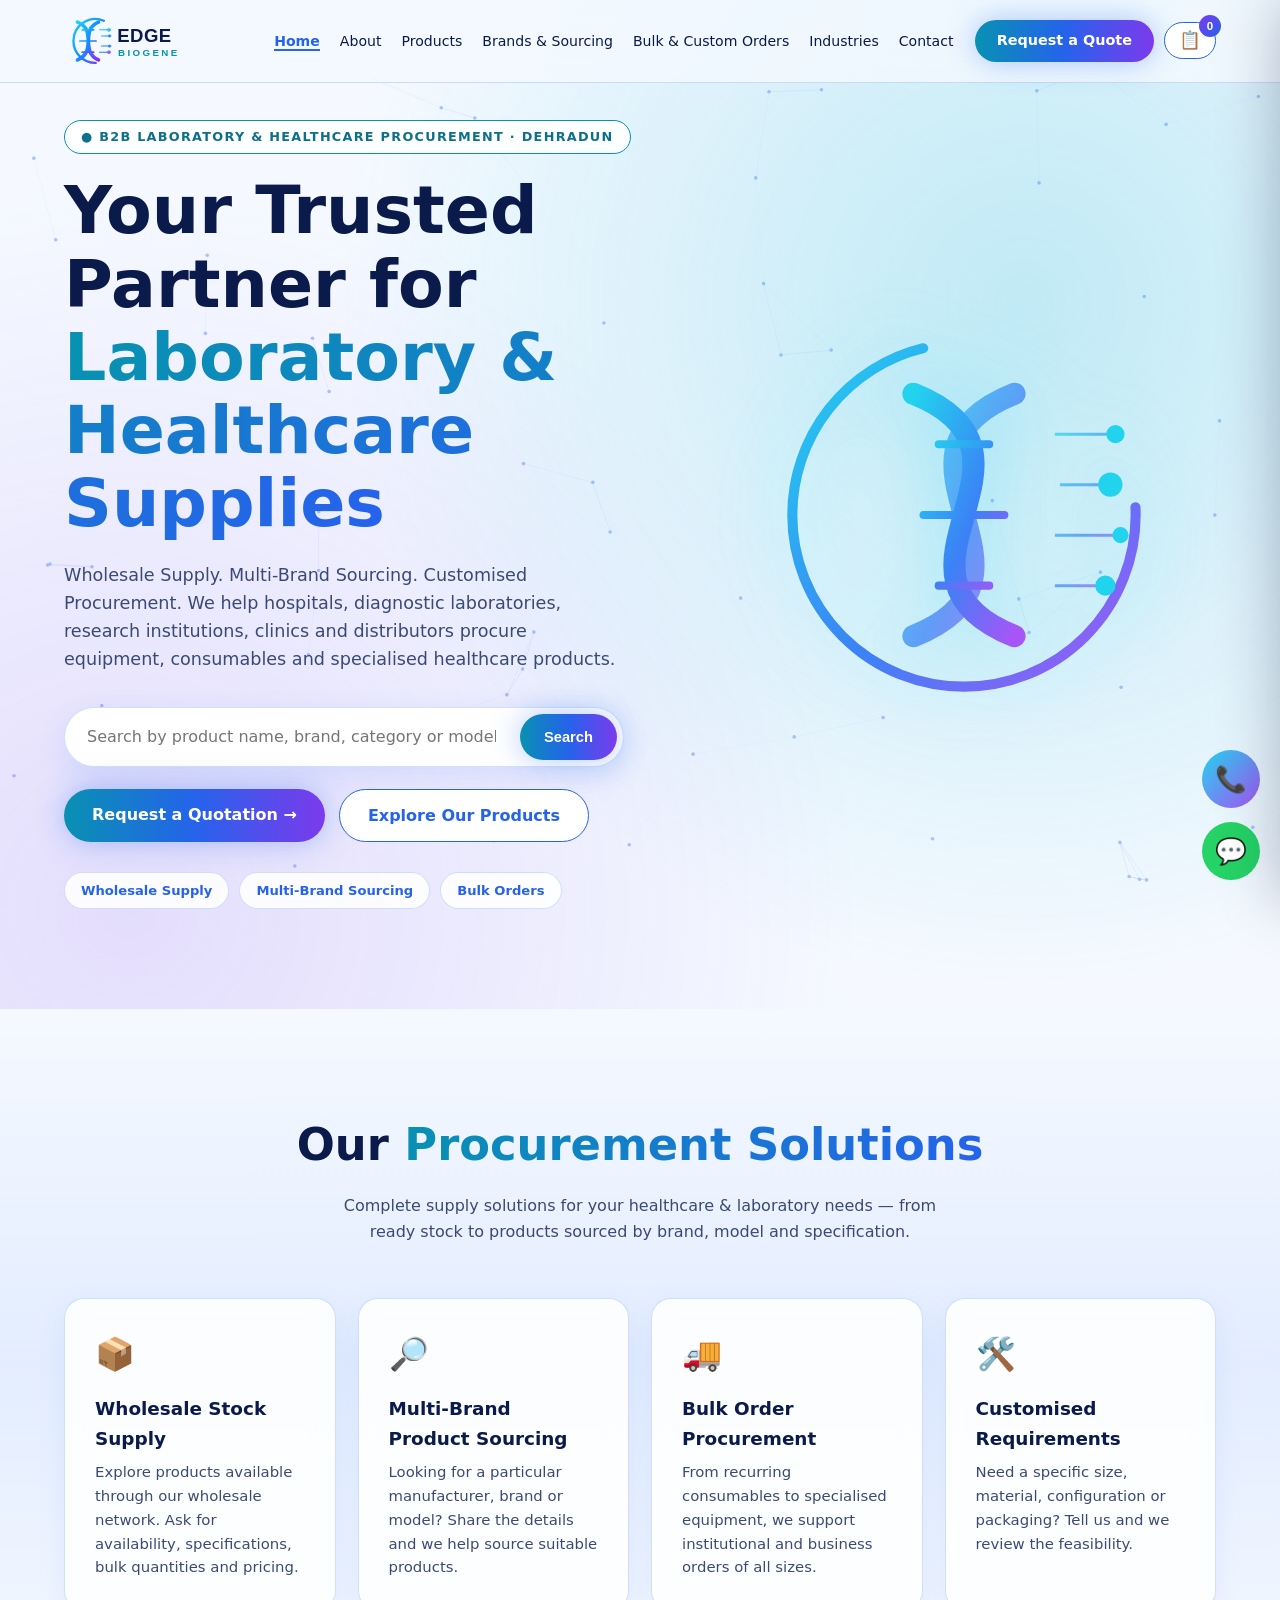
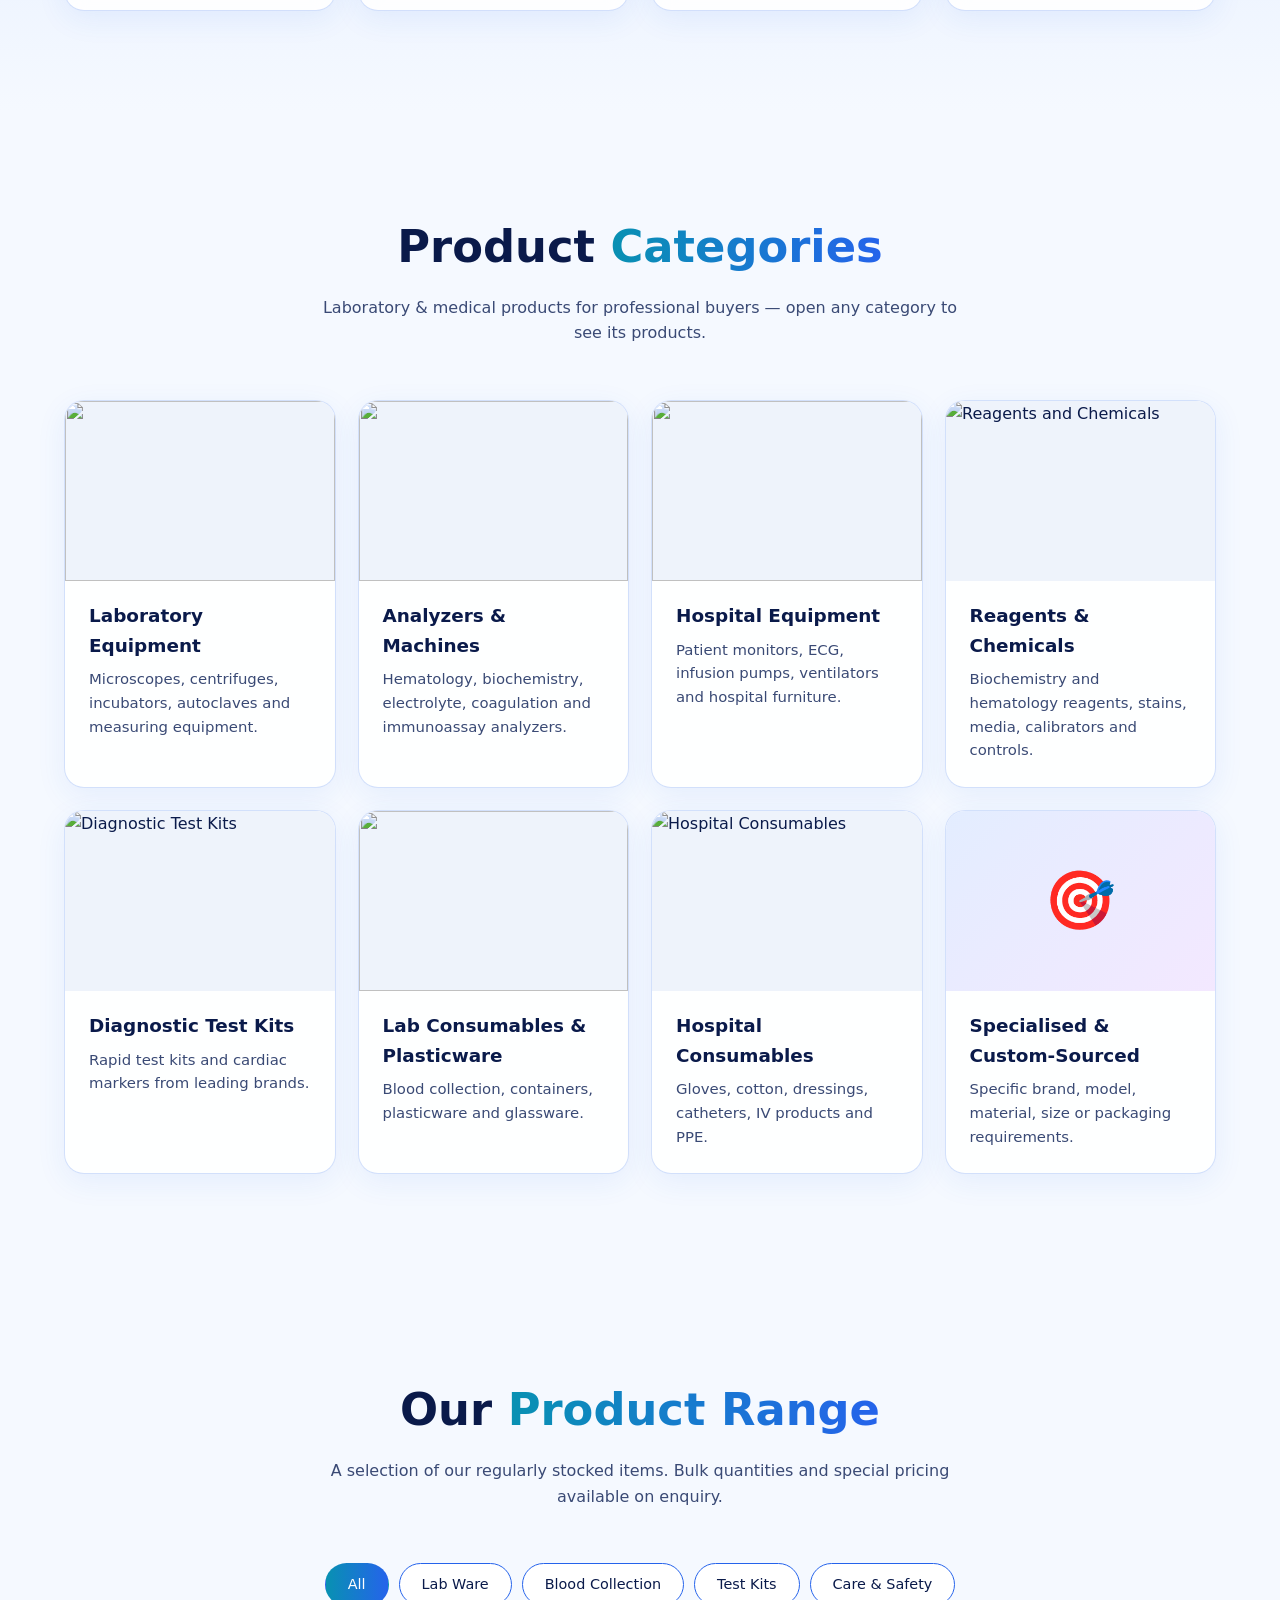
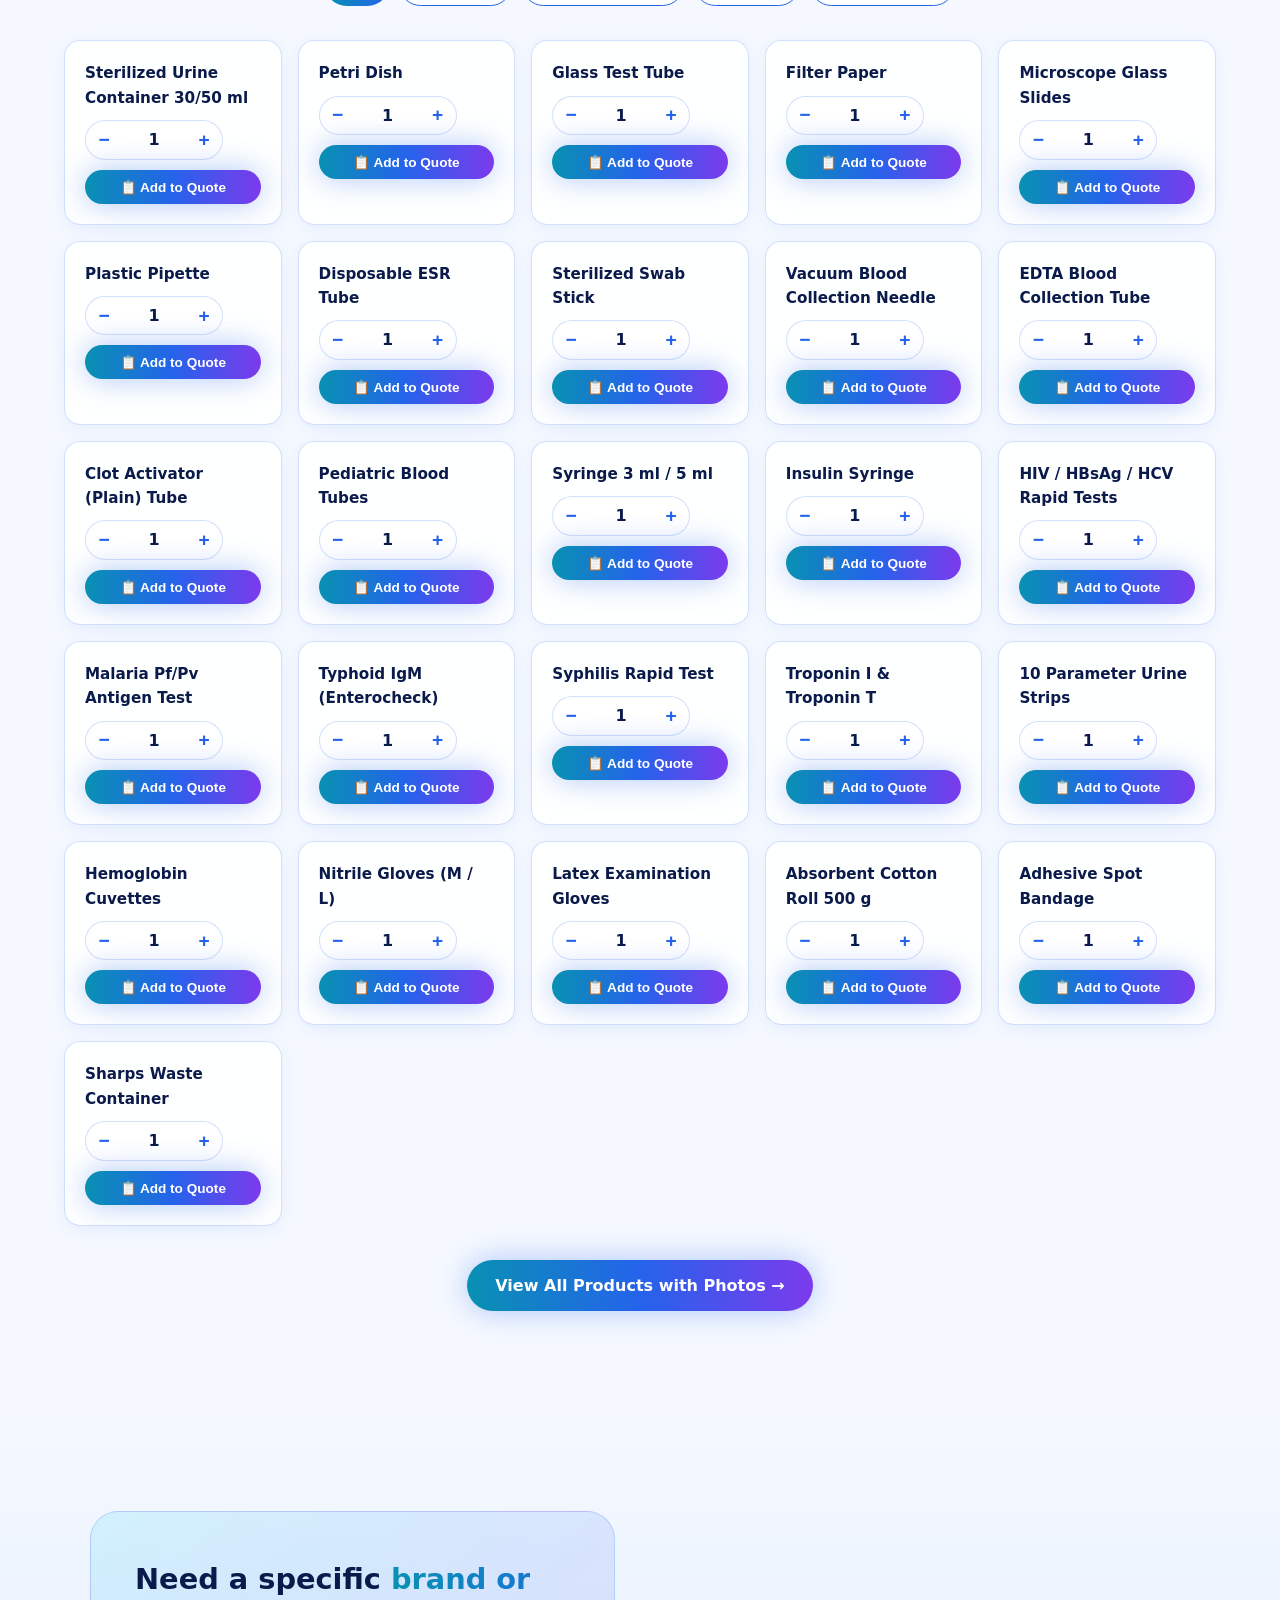
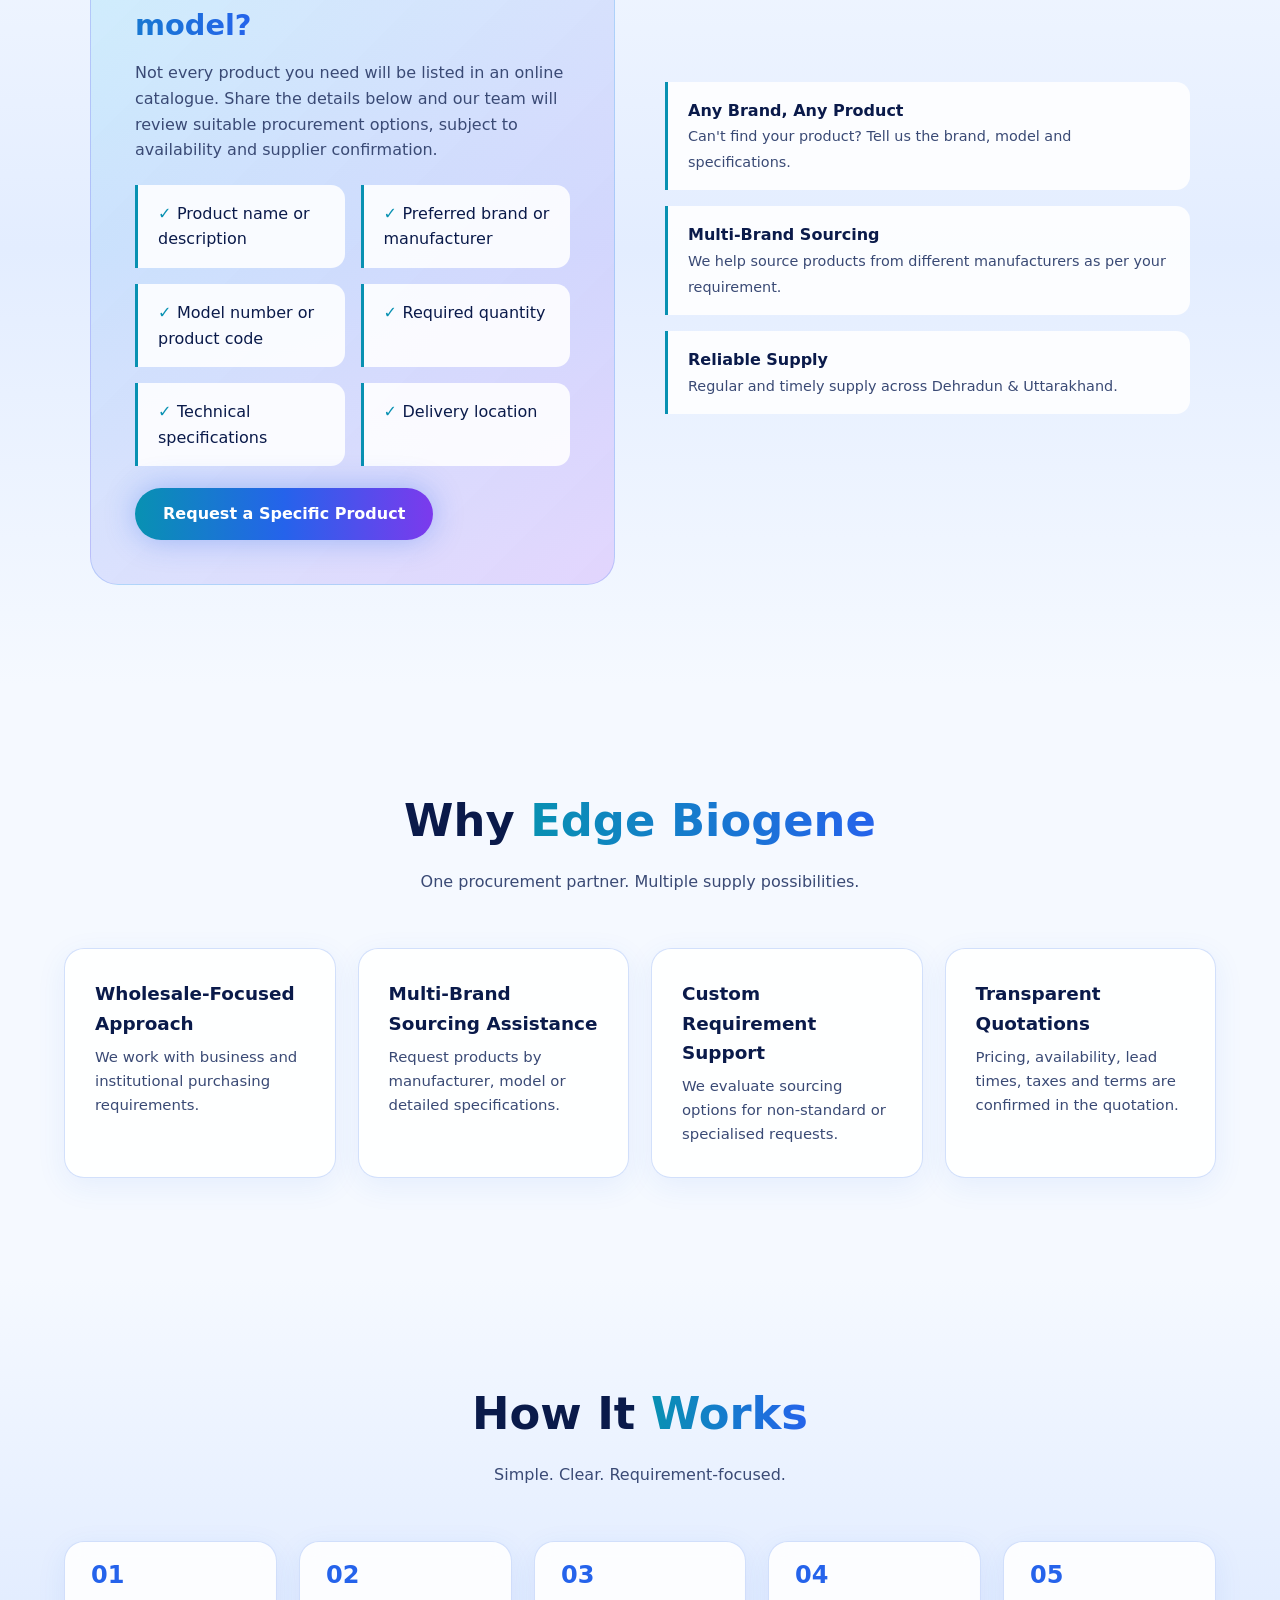
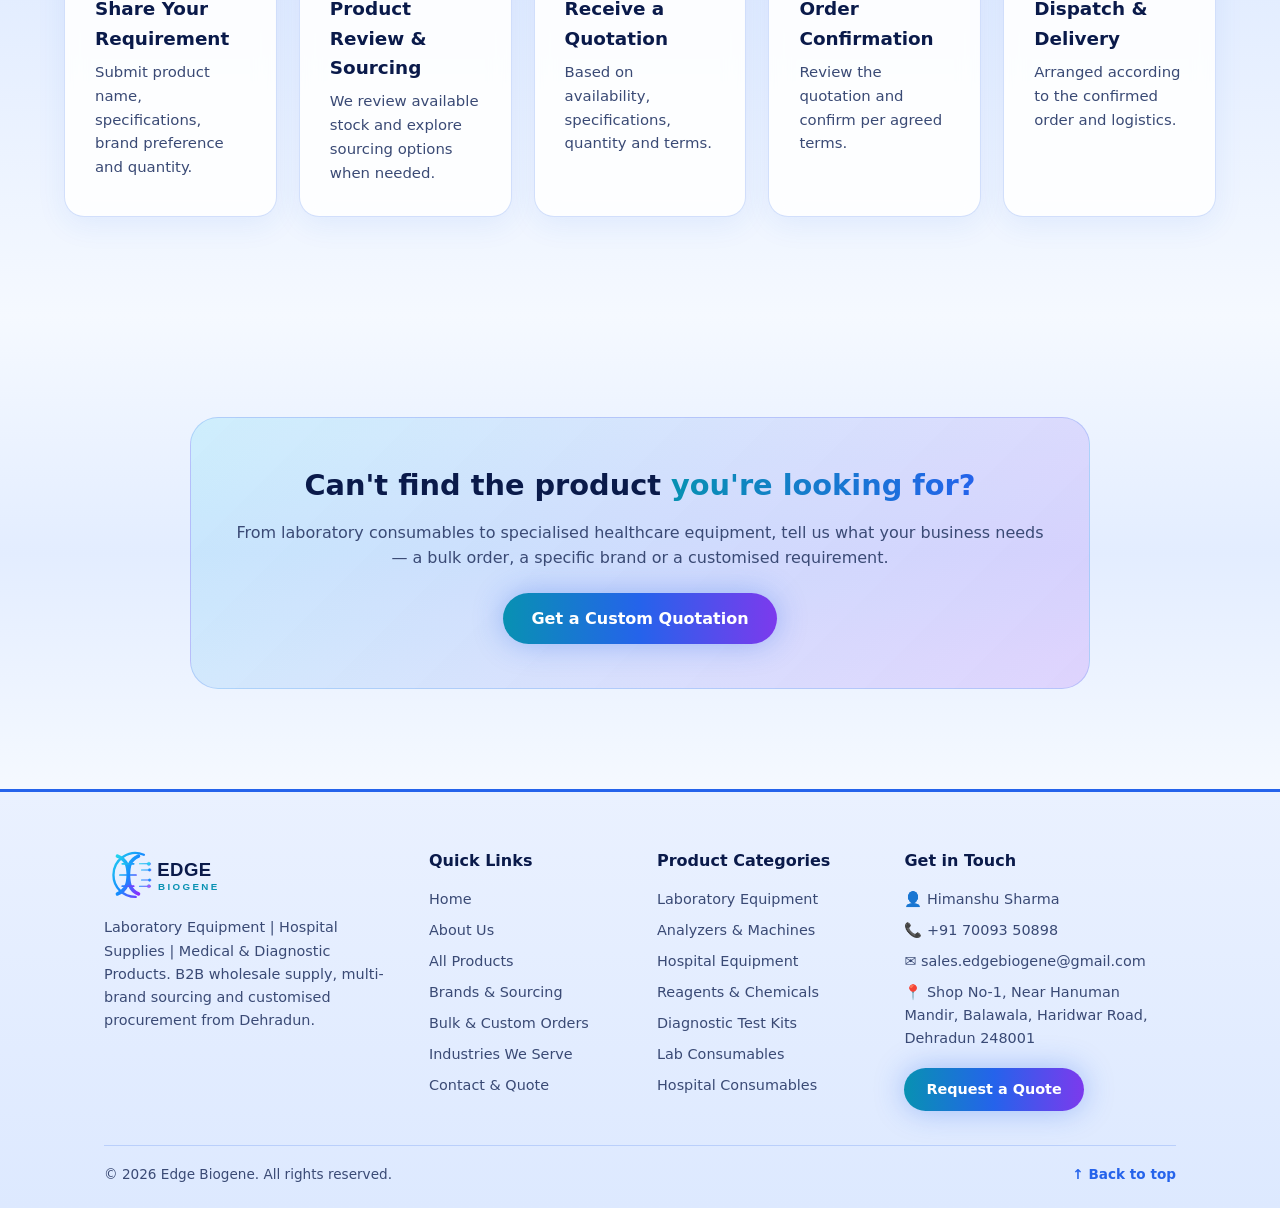
==== commit f74bb87d: "Add comprehensive Edge Biogen About page content" ====
--- a/index.html
+++ b/index.html
@@ -51,18 +51,96 @@
 <section class="phd" data-p="bulk" hidden><div class="crumb"><a href="#home">Home</a> › Bulk &amp; Custom Orders</div><h1>Bulk &amp; <span class="grad">Custom Orders</span></h1><p>Procurement solutions designed around your requirements.</p></section>
 <section class="phd" data-p="industries" hidden><div class="crumb"><a href="#home">Home</a> › Industries We Serve</div><h1>Industries <span class="grad">We Serve</span></h1><p>Supporting professional healthcare &amp; laboratory buyers.</p></section>
 <section class="phd" data-p="contact" hidden><div class="crumb"><a href="#home">Home</a> › Contact</div><h1>Contact &amp; <span class="grad">Request a Quote</span></h1><p>Share your requirement and our team will get back to you with a quotation.</p></section>
-<section id="s-about" data-p="about" hidden><div class="why">
-<div class="rv"><h3 style="font-size:1.8rem;margin-bottom:14px">Who <span class="grad">we are</span></h3>
-<p class="abt">Edge Biogene is a B2B procurement and supply company based in Dehradun, Uttarakhand. We supply laboratory and hospital products on a wholesale basis to diagnostic laboratories, hospitals, clinics, research institutions and distributors.</p>
-<p class="abt">Beyond the products we keep in stock, we source items by brand, model and specification and arrange customised bulk requirements — so buyers have one dependable point of contact for their procurement needs.</p>
-<a class="btn" href="#contact">Request a Quotation</a></div>
-<div class="big rv"><h3 style="font-size:1.3rem">Company at a glance</h3><ul class="glance"><li><span>Business</span>Wholesale supply &amp; multi-brand sourcing</li><li><span>Serves</span>Hospitals, labs, clinics, institutions, distributors</li><li><span>Contact person</span>Himanshu Sharma</li><li><span>Phone / WhatsApp</span>+91 70093 50898</li><li><span>Email</span>sales.edgebiogene@gmail.com</li><li><span>Location</span>Balawala, Haridwar Road, Dehradun 248001</li></ul></div>
-</div></section>
-<section id="s-model" class="alt" data-p="about" hidden><h2 class="h2 rv">Our <span class="grad">Business Model</span></h2><p class="sub rv">Three ways we support your procurement.</p>
-<div class="grid"><div class="card rv"><div class="ic">📦</div><h3>Wholesale Stock Supply</h3><p>Regularly used consumables, test kits and hospital supplies available from our stock for quick supply.</p></div><div class="card rv"><div class="ic">🔎</div><h3>Multi-Brand Sourcing</h3><p>Need a particular manufacturer or model? We source it for you based on availability and supplier confirmation.</p></div><div class="card rv"><div class="ic">🛠️</div><h3>Custom Bulk Procurement</h3><p>Specific sizes, materials, packaging and quantities arranged around your requirement.</p></div></div></section>
-<section id="s-appr" data-p="about" hidden><h2 class="h2 rv">Our <span class="grad">Approach</span></h2><p class="sub rv">How we like to work with our customers.</p>
-<div class="grid"><div class="card rv"><h3>Requirement First</h3><p>We start with what you need — product, brand, specification and quantity.</p></div><div class="card rv"><h3>Fresh Stock, Clear Details</h3><p>We focus on products with proper batch and expiry details.</p></div><div class="card rv"><h3>Transparent Quotations</h3><p>Pricing, availability, lead time, taxes and terms are confirmed in the quote.</p></div><div class="card rv"><h3>Responsive Service</h3><p>Quick replies on WhatsApp, phone and email for your enquiries.</p></div></div></section>
-<section id="s-sol" class="alt" data-p="home about">
+<section id="s-about" data-p="about" hidden>
+<div class="why">
+<div class="rv"><span class="tag">ABOUT EDGE BIOGENE</span><h2 style="font-size:clamp(1.8rem,3vw,2.5rem);margin-bottom:16px">Your Trusted Partner in <span class="grad">Laboratory &amp; Healthcare Supplies</span></h2>
+<p class="abt">From Specialized Rapid Diagnostic Solutions to Complete Laboratory Supply — Our Journey Is Built on Trust, Quality, and Commitment.</p>
+<h3 style="font-size:1.35rem;margin:26px 0 12px">Our Story – How Edge Biogen Began</h3>
+<p class="abt">Every business begins with a vision. At Edge Biogen, ours was simple: to make quality laboratory and healthcare products more accessible, reliable, and affordable for healthcare professionals.</p>
+<p class="abt">Based in Dehradun, Uttarakhand, Edge Biogen is an emerging laboratory and medical supplies company established with a commitment to supporting the evolving needs of the healthcare industry.</p>
+<p class="abt">Our journey began with a specialized focus on Rapid Diagnostic Test Cards, an essential part of modern diagnostic testing. With our understanding of diagnostic products and commitment to dependable sourcing, we started building relationships with laboratories, healthcare professionals, and institutional buyers.</p>
+<p class="abt">As time passed, something important happened. Our customers began approaching us with requirements beyond rapid diagnostic products. They needed laboratory consumables, sample collection tubes, vials, syringes, medical disposables, and several other essential products used in hospitals and diagnostic laboratories.</p>
+<p class="abt">Instead of limiting ourselves to a single product category, we saw an opportunity to become a more comprehensive supply partner. We listened to our customers, understood their requirements, and expanded our product portfolio to serve them better.</p>
+<p class="abt">What started with rapid diagnostic products gradually evolved into a broader laboratory and healthcare supply business.</p>
+<p class="abt">Today, Edge Biogen is working towards becoming a one-stop sourcing solution for hospitals, diagnostic centres, NABL-accredited laboratories, healthcare institutions, and medical supply businesses.</p>
+<a class="btn" href="#contact">Request a Quotation →</a></div>
+<div class="big rv"><h3>More Than a Supplier – <span class="grad">Your Healthcare Sourcing Partner</span></h3>
+<p>At Edge Biogen, we believe every laboratory and healthcare institution has unique requirements.</p>
+<p>Some customers need regular supplies of essential laboratory consumables. Others require specific brands, specialized products, bulk quantities, or customized sourcing solutions. Our approach is designed to support both.</p>
+<p>Through our network of manufacturers, established brands, and supply partners, we aim to provide quality products, competitive wholesale pricing, and dependable procurement support.</p>
+<p>Whether you need rapid diagnostic test cards, laboratory tubes, sample collection products, medical disposables, or other healthcare essentials, our team works to identify suitable products according to your specifications.</p>
+<p>And when a product is not readily available? We explore sourcing possibilities through our supplier network to help fulfil your requirements.</p>
+<p><strong>Because at Edge Biogen, we believe our responsibility goes beyond selling products — it is about helping healthcare businesses find the supplies they need.</strong></p>
+</div></div></section>
+
+<section id="s-about-products" class="alt" data-p="about" hidden>
+<h2 class="h2 rv">Our <span class="grad">Products &amp; Supply Solutions</span></h2>
+<p class="sub rv">A growing range of products for hospitals, laboratories, diagnostic centres, and healthcare businesses.</p>
+<div class="grid">
+<div class="card rv"><div class="ic">🧪</div><h3>Rapid Diagnostic Test Cards</h3><p>Rapid testing products and diagnostic screening solutions.</p></div>
+<div class="card rv"><div class="ic">🔬</div><h3>Laboratory Consumables</h3><p>Essential products used in routine laboratory operations.</p></div>
+<div class="card rv"><div class="ic">🧫</div><h3>Sample Collection Products</h3><p>Blood collection tubes, vials, specimen containers, and related accessories.</p></div>
+<div class="card rv"><div class="ic">🩺</div><h3>Medical Disposables</h3><p>Syringes, injection-related consumables, and other healthcare essentials.</p></div>
+<div class="card rv"><div class="ic">🏥</div><h3>Hospital &amp; Diagnostic Laboratory Supplies</h3><p>Products required for daily healthcare and diagnostic operations.</p></div>
+<div class="card rv"><div class="ic">🏷️</div><h3>Multi-Brand Product Sourcing</h3><p>Access to products from different manufacturers and established brands.</p></div>
+<div class="card rv"><div class="ic">📦</div><h3>Bulk &amp; Customized Procurement</h3><p>Product sourcing based on specific quantities, specifications, and institutional requirements.</p></div>
+</div>
+<p class="sub rv" style="margin-top:30px;margin-bottom:0">Our product portfolio continues to expand as we identify new requirements within the healthcare industry.</p>
+</section>
+
+<section id="s-about-process" data-p="about" hidden>
+<h2 class="h2 rv">How We Work – <span class="grad">Simple, Transparent &amp; Reliable</span></h2>
+<p class="sub rv">We believe healthcare procurement should be straightforward.</p>
+<div class="grid steps">
+<div class="card rv"><h3>Share Your Requirements</h3><p>Tell us which products you need, along with your preferred brand, specifications, and required quantity.</p></div>
+<div class="card rv"><h3>Product Sourcing &amp; Quotation</h3><p>Our team reviews your requirements, checks product availability, and shares a competitive quotation with relevant product details.</p></div>
+<div class="card rv"><h3>Order Confirmation</h3><p>Once you approve the quotation and confirm the order, we coordinate the procurement and fulfilment process.</p></div>
+<div class="card rv"><h3>Order Delivery</h3><p>We arrange dispatch and delivery according to the agreed terms, product availability, and delivery schedule.</p></div>
+</div>
+<p class="h2 rv" style="margin-top:35px;font-size:clamp(1.4rem,2.8vw,2rem)">One Requirement. <span class="grad">One Reliable Supply Partner.</span></p>
+</section>
+
+<section id="s-about-why" class="alt" data-p="about" hidden>
+<h2 class="h2 rv">Why Choose <span class="grad">Edge Biogen?</span></h2>
+<div class="grid">
+<div class="card rv"><h3>Quality-Focused Products</h3><p>We work with established brands and reliable supply partners to source products that meet customer specifications.</p></div>
+<div class="card rv"><h3>Competitive Wholesale Pricing</h3><p>Our sourcing network helps us offer competitive rates for bulk and institutional requirements.</p></div>
+<div class="card rv"><h3>Multi-Brand Sourcing</h3><p>We help customers source products from different brands without having to coordinate with multiple suppliers.</p></div>
+<div class="card rv"><h3>Customized Procurement Solutions</h3><p>We understand that not every requirement is standard. Our team works to identify suitable sourcing options for specific product needs.</p></div>
+<div class="card rv"><h3>Customer-Centric Approach</h3><p>We focus on clear communication, transparent quotations, and building long-term professional relationships.</p></div>
+<div class="card rv"><h3>Growing Product Portfolio</h3><p>From rapid diagnostic test cards to a wide range of laboratory and healthcare essentials, we continue expanding our offerings based on customer demand.</p></div>
+</div>
+</section>
+
+<section id="s-about-clients" data-p="about" hidden>
+<h2 class="h2 rv">Who <span class="grad">We Serve</span></h2>
+<p class="sub rv">Edge Biogen primarily operates as a B2B wholesale and institutional supply partner, serving professional healthcare and laboratory requirements rather than general retail consumers.</p>
+<div class="bchips rv"><span>Hospitals and healthcare institutions</span><span>Diagnostic centres and pathology laboratories</span><span>NABL-accredited laboratories</span><span>Medical and laboratory equipment distributors</span><span>Healthcare businesses</span><span>Institutional procurement teams</span></div>
+</section>
+
+<section id="s-about-vision" class="alt" data-p="about" hidden>
+<div class="grid">
+<div class="card rv"><div class="ic">🌐</div><h3>Our <span class="grad">Vision</span></h3><p>To become a trusted one-stop sourcing partner for laboratory and healthcare supplies across India.</p><p style="margin-top:12px">We envision a future where hospitals, laboratories, and healthcare businesses can access a broad range of quality products through a reliable, transparent, and efficient supply network.</p></div>
+<div class="card rv"><div class="ic">🎯</div><h3>Our <span class="grad">Mission</span></h3><p>To simplify laboratory and healthcare procurement by providing quality-focused products, competitive pricing, flexible sourcing solutions, and dependable customer support.</p><p style="margin-top:12px">We aim to build long-term relationships through consistency, transparency, and a genuine understanding of our customers’ requirements.</p></div>
+</div>
+</section>
+
+<section id="s-about-cta" data-p="about" hidden>
+<div class="big rv" style="max-width:1100px;margin:auto;text-align:center">
+<h2 class="h2">Growing Together, <span class="grad">Supplying with Confidence</span></h2>
+<p>Edge Biogen may be a relatively new name in the healthcare supply industry, but our ambition is clear.</p>
+<p>We are here to build lasting relationships, understand changing industry needs, and continuously improve the way healthcare products are sourced and supplied.</p>
+<p>From our beginnings in rapid diagnostics to our expanding laboratory and healthcare product portfolio, every step of our journey is driven by one belief:</p>
+<h3 style="margin:18px 0">When our customers grow, we grow with them.</h3>
+<p><strong>Edge Biogen</strong><br>Your Requirements. Our Commitment.</p>
+<h3 style="margin:22px 0 12px">Looking for Reliable Laboratory &amp; Healthcare Supplies?</h3>
+<p>Share your product requirements with our team and receive a customized quotation.</p>
+<div class="cta" style="justify-content:center;margin-top:20px"><a class="btn" href="#contact">Request a Quotation</a><a class="btn o" href="#contact">Contact Our Team</a></div>
+<p style="margin-top:22px;font-size:.9rem">Based in Dehradun, Uttarakhand, India.</p>
+</div>
+</section>
+
+<section id="s-sol" class="alt" data-p="home">
 <h2 class="h2 rv">Our <span class="grad">Procurement Solutions</span></h2>
 <p class="sub rv">Complete supply solutions for your healthcare &amp; laboratory needs — from ready stock to products sourced by brand, model and specification.</p>
 <div class="grid"><div class="card rv"><div class="ic">📦</div><h3>Wholesale Stock Supply</h3><p>Explore products available through our wholesale network. Ask for availability, specifications, bulk quantities and pricing.</p></div><div class="card rv"><div class="ic">🔎</div><h3>Multi-Brand Product Sourcing</h3><p>Looking for a particular manufacturer, brand or model? Share the details and we help source suitable products.</p></div><div class="card rv"><div class="ic">🚚</div><h3>Bulk Order Procurement</h3><p>From recurring consumables to specialised equipment, we support institutional and business orders of all sizes.</p></div><div class="card rv"><div class="ic">🛠️</div><h3>Customised Requirements</h3><p>Need a specific size, material, configuration or packaging? Tell us and we review the feasibility.</p></div></div>
@@ -110,13 +188,13 @@
 <div class="grid"><div class="card rv"><div class="ic">🏥</div><h3>Hospitals &amp; Healthcare Facilities</h3><p>Medical equipment, clinical supplies and healthcare consumables.</p></div><div class="card rv"><div class="ic">🧪</div><h3>Diagnostic Laboratories</h3><p>Routine lab products, sample collection supplies and diagnostic kits.</p></div><div class="card rv"><div class="ic">🎓</div><h3>Research &amp; Educational Institutions</h3><p>Instruments, glassware, plasticware and research supplies.</p></div><div class="card rv"><div class="ic">🩺</div><h3>Clinics &amp; Healthcare Centres</h3><p>Medical supplies and equipment for clinical operations.</p></div><div class="card rv"><div class="ic">📦</div><h3>Medical &amp; Lab Distributors</h3><p>Wholesale products and sourcing support for resale.</p></div><div class="card rv"><div class="ic">🏭</div><h3>Industrial &amp; QC Laboratories</h3><p>Equipment, instruments and consumables for testing and quality control.</p></div></div>
 </section>
 
-<section id="s-why" data-p="home about industries">
+<section id="s-why" data-p="home industries">
 <h2 class="h2 rv">Why <span class="grad">Edge Biogene</span></h2>
 <p class="sub rv">One procurement partner. Multiple supply possibilities.</p>
 <div class="grid"><div class="card rv"><h3>Wholesale-Focused Approach</h3><p>We work with business and institutional purchasing requirements.</p></div><div class="card rv"><h3>Multi-Brand Sourcing Assistance</h3><p>Request products by manufacturer, model or detailed specifications.</p></div><div class="card rv"><h3>Custom Requirement Support</h3><p>We evaluate sourcing options for non-standard or specialised requests.</p></div><div class="card rv"><h3>Transparent Quotations</h3><p>Pricing, availability, lead times, taxes and terms are confirmed in the quotation.</p></div></div>
 </section>
 
-<section id="s-proc" class="alt" data-p="home about sourcing bulk">
+<section id="s-proc" class="alt" data-p="home sourcing bulk">
 <h2 class="h2 rv">How It <span class="grad">Works</span></h2>
 <p class="sub rv">Simple. Clear. Requirement-focused.</p>
 <div class="grid steps"><div class="card rv"><h3>Share Your Requirement</h3><p>Submit product name, specifications, brand preference and quantity.</p></div><div class="card rv"><h3>Product Review &amp; Sourcing</h3><p>We review available stock and explore sourcing options when needed.</p></div><div class="card rv"><h3>Receive a Quotation</h3><p>Based on availability, specifications, quantity and terms.</p></div><div class="card rv"><h3>Order Confirmation</h3><p>Review the quotation and confirm per agreed terms.</p></div><div class="card rv"><h3>Dispatch &amp; Delivery</h3><p>Arranged according to the confirmed order and logistics.</p></div></div>
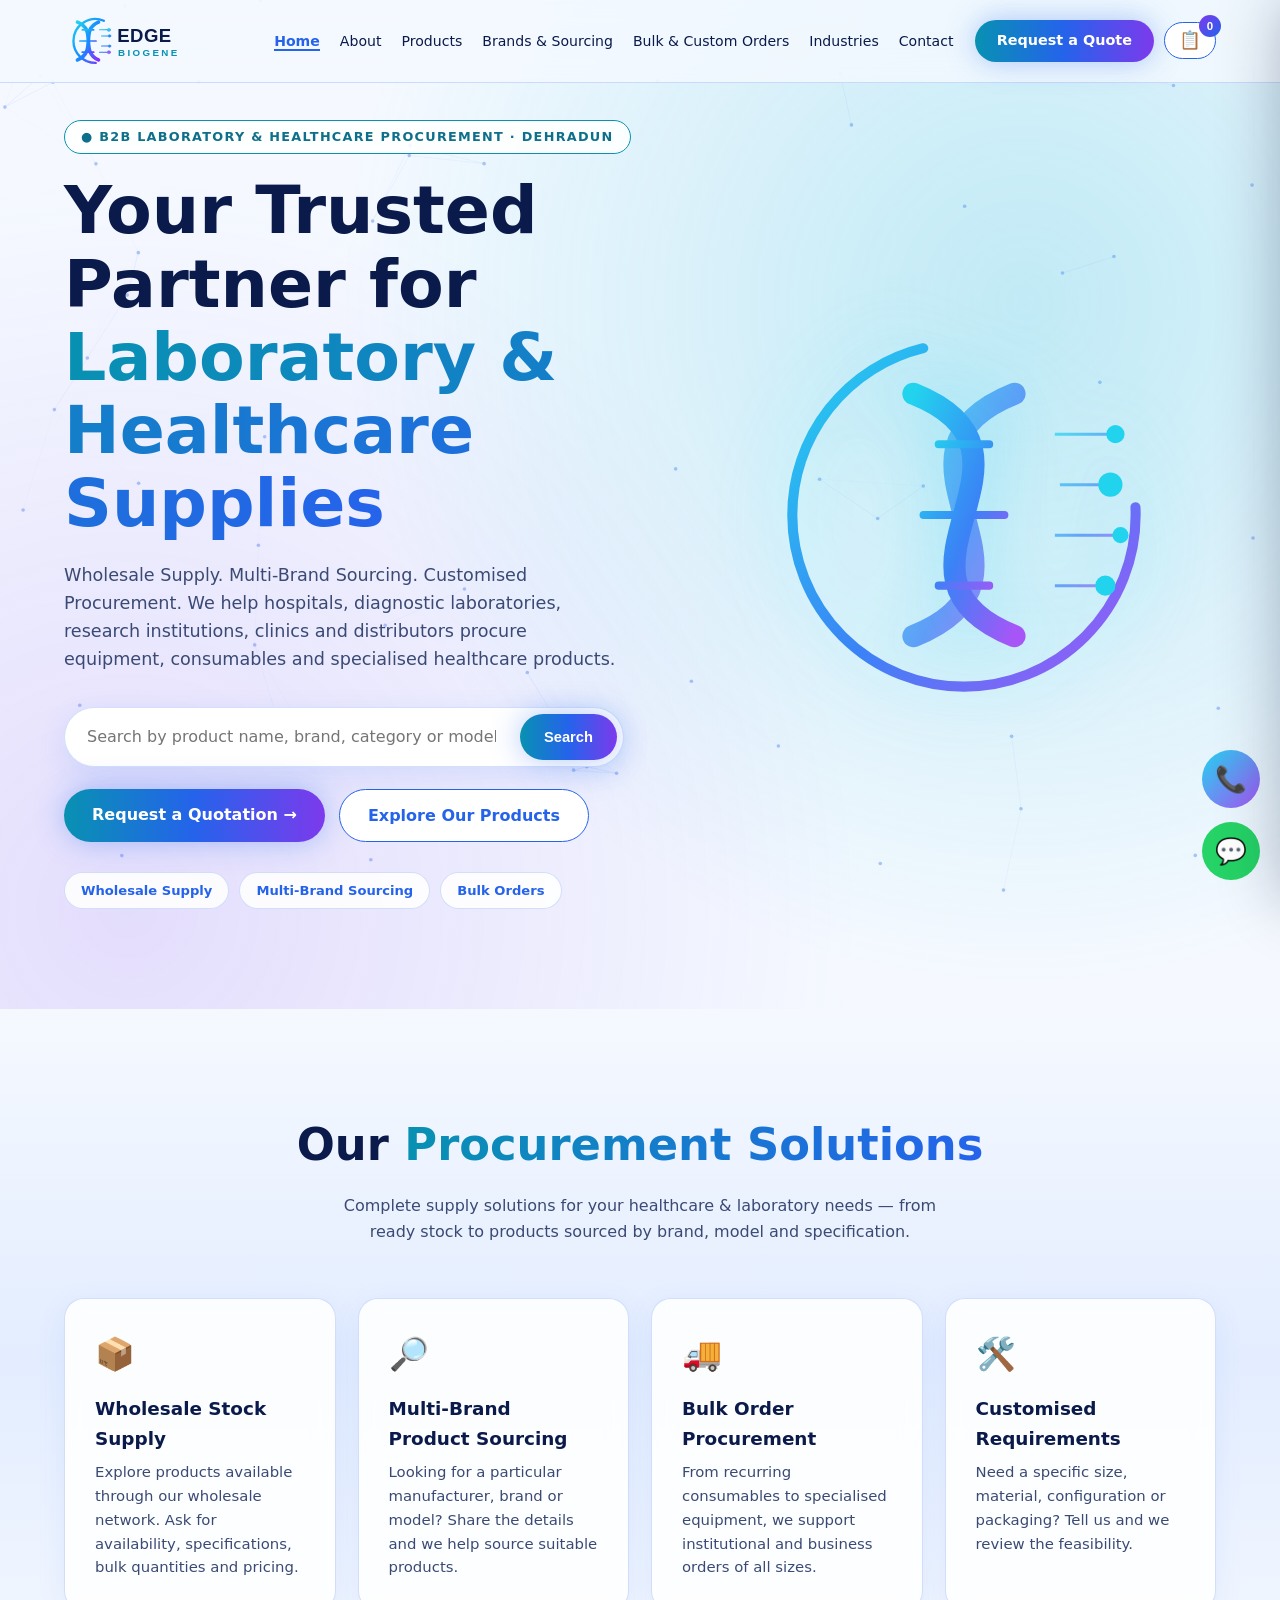
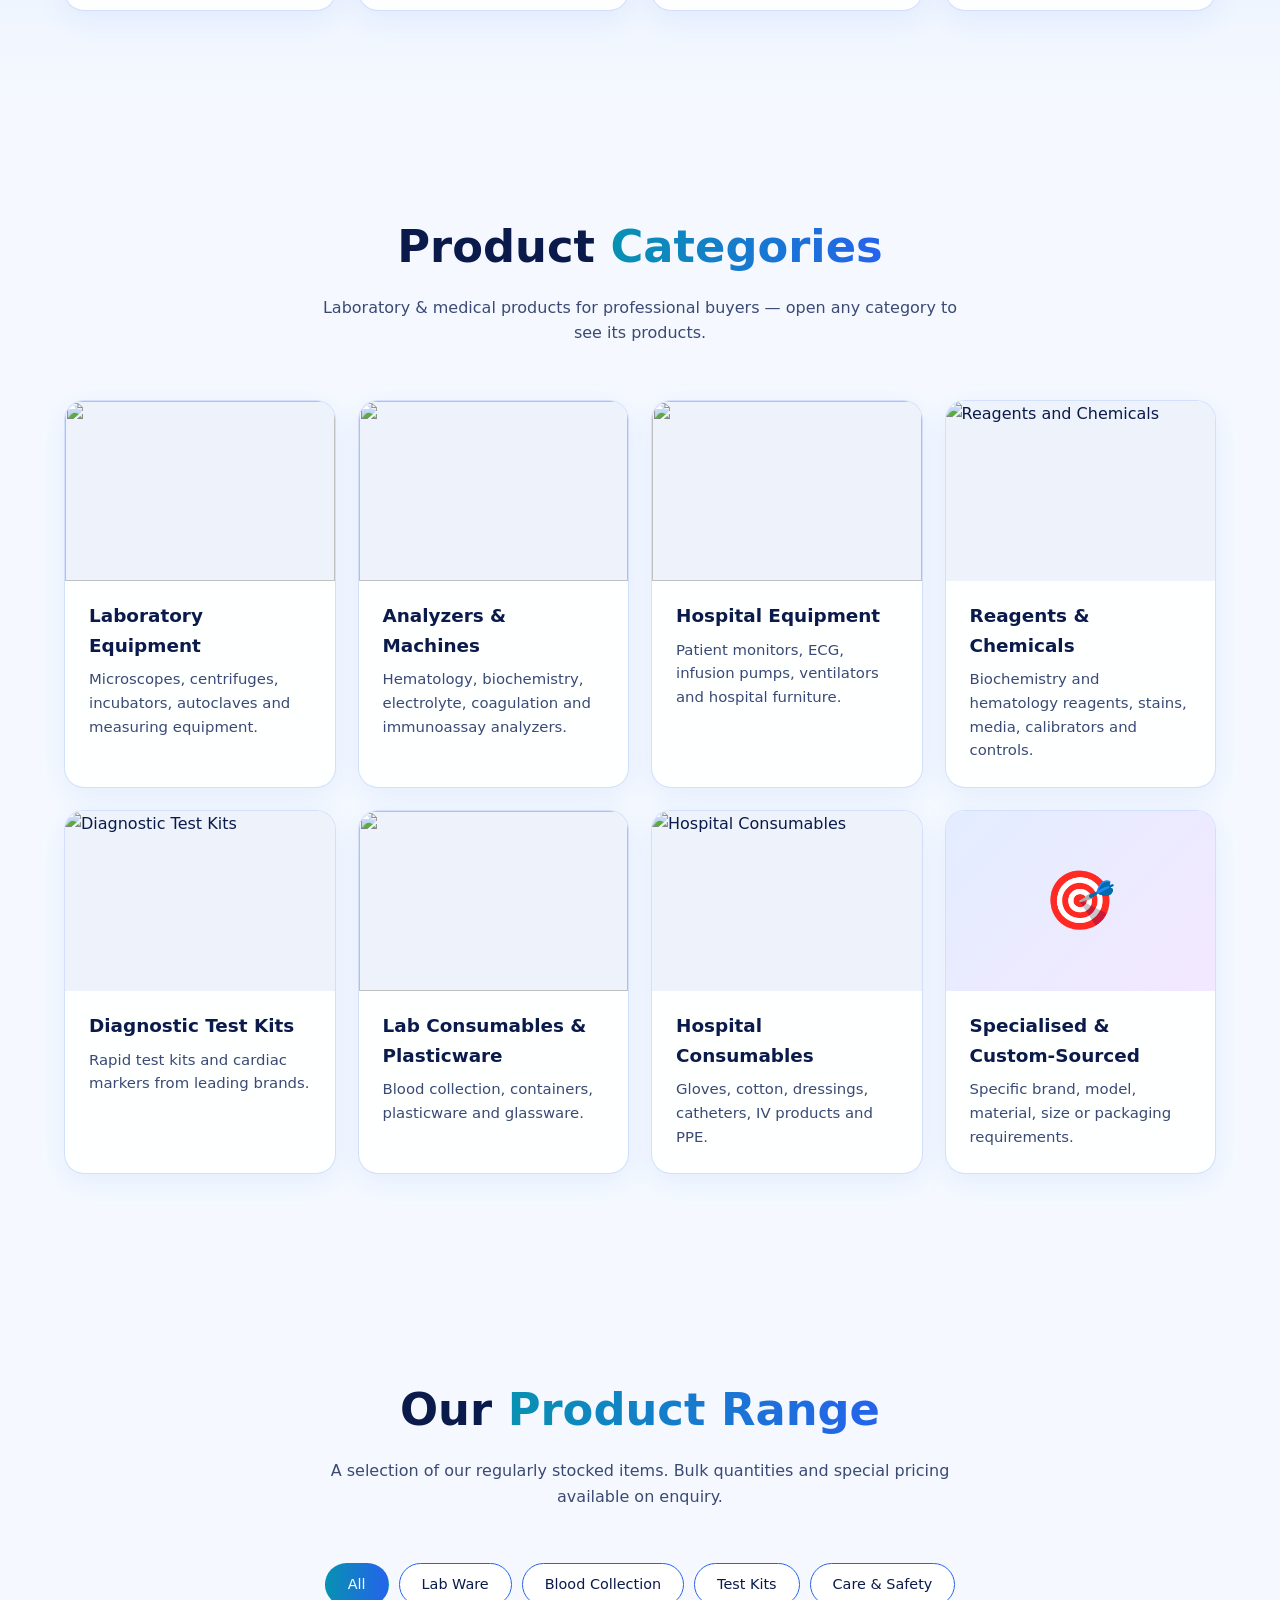
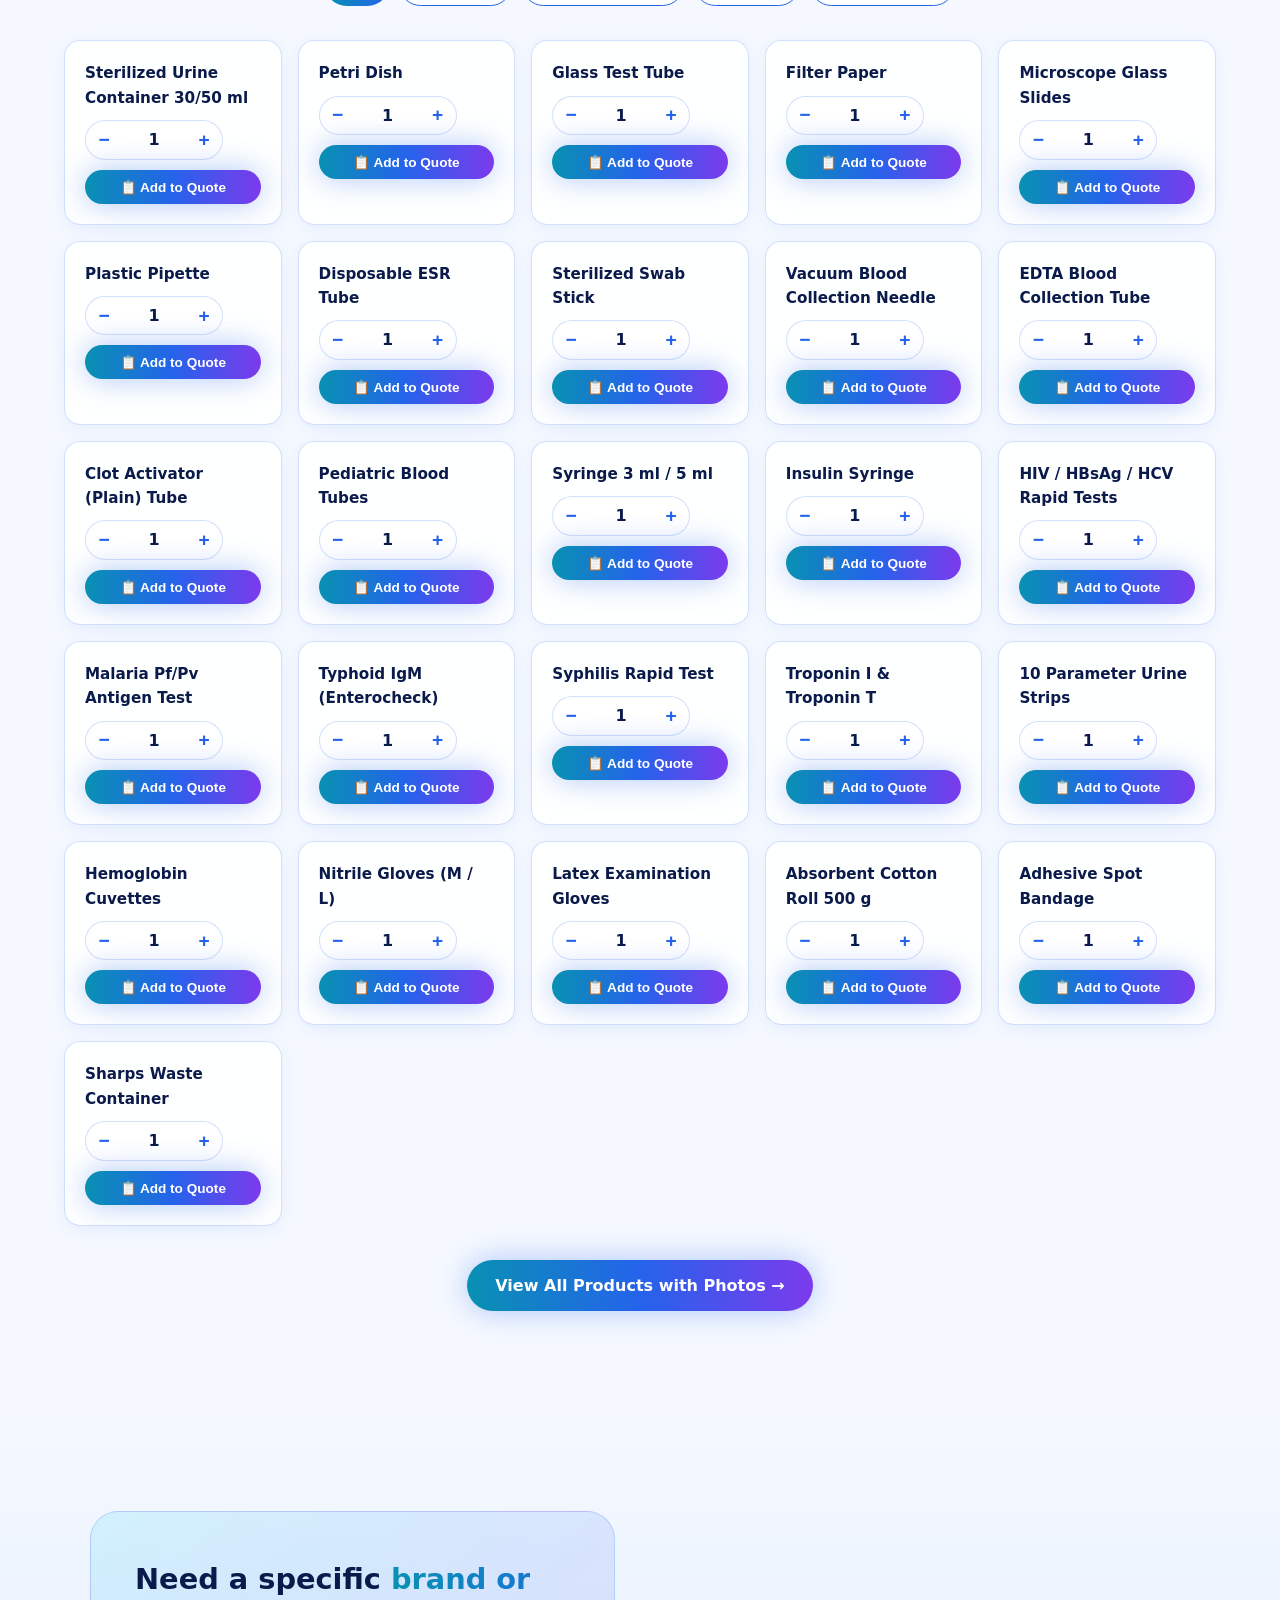
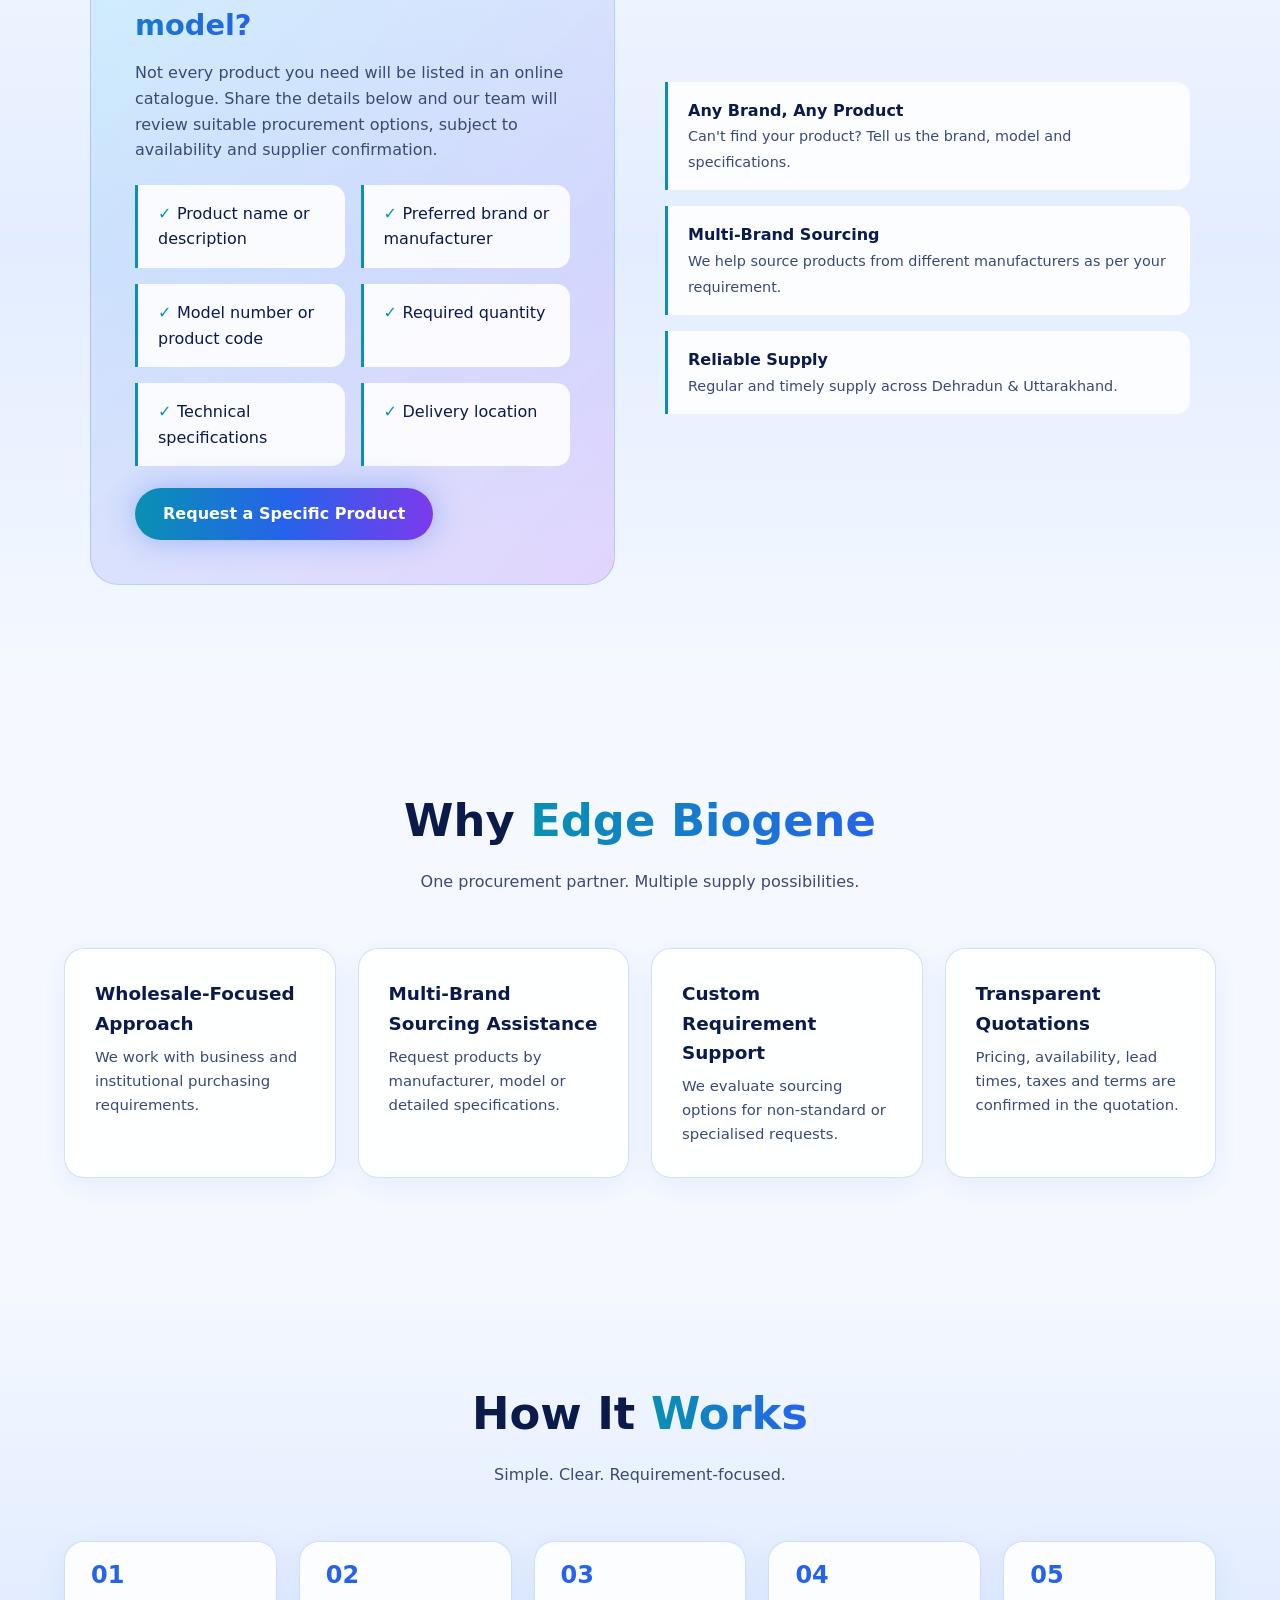
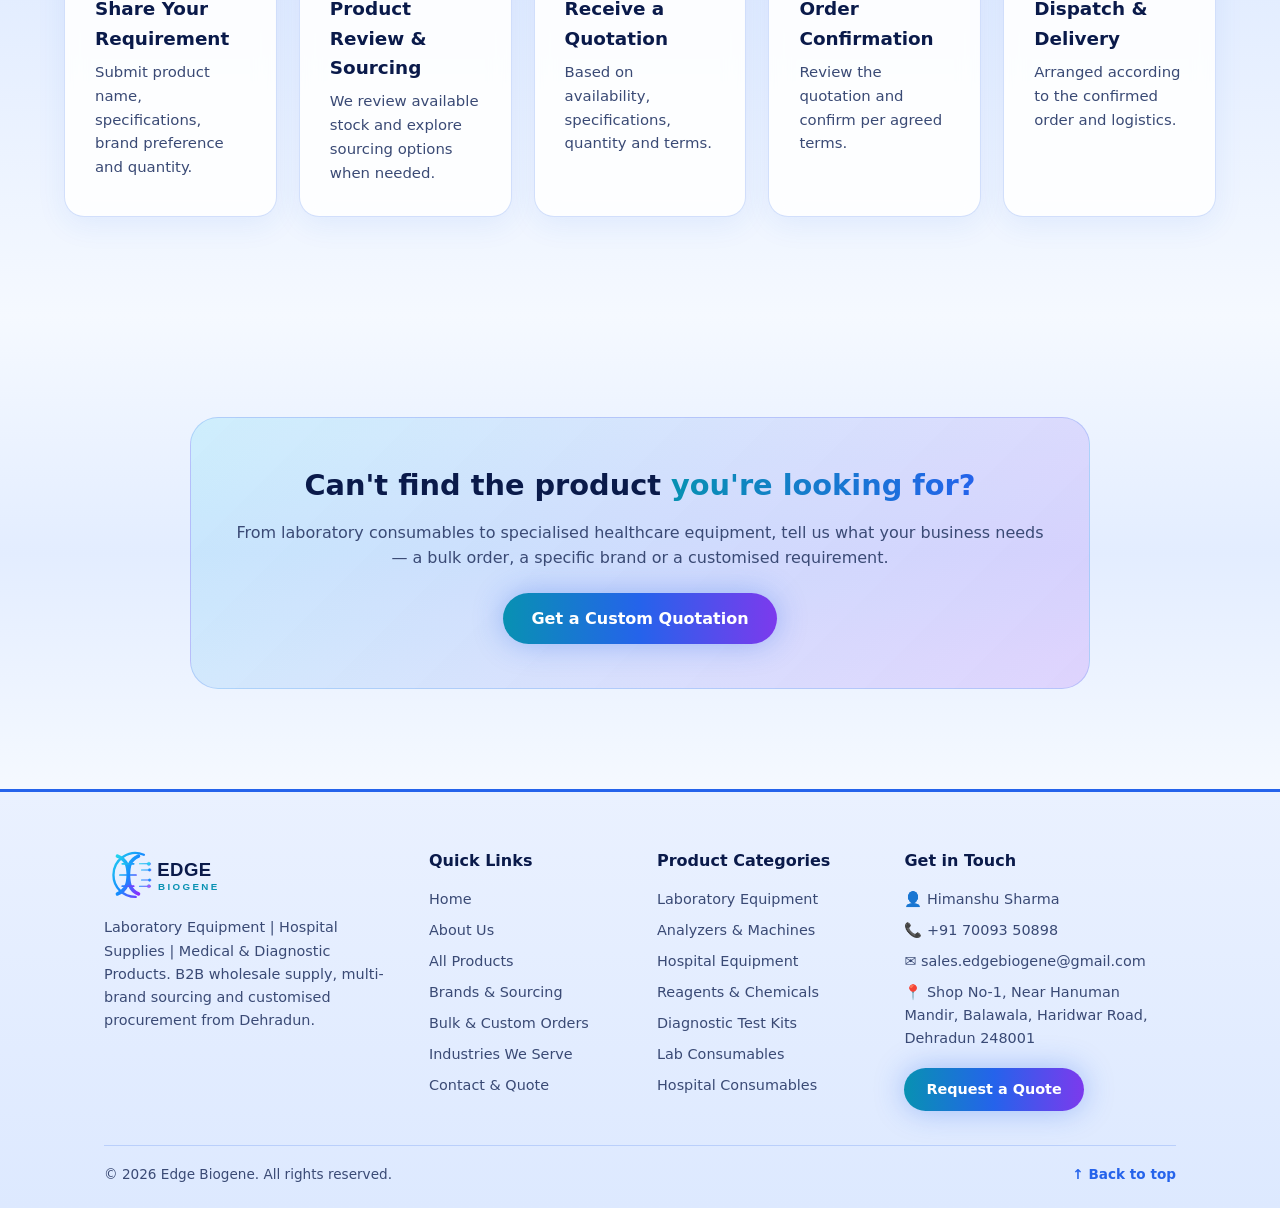
==== commit d5b76030: "Fix quote list form fields and duplicate phone field ID" ====
--- a/index.html
+++ b/index.html
@@ -253,9 +253,14 @@
 <aside id="cd" aria-label="Quote list"><div class="ch"><h3>📋 Your Quote List</h3><button id="cx" aria-label="Close">✕</button></div>
 <div id="ci"></div>
 <div class="cf"><div class="tot"><span>Total items</span><span id="tt">0</span></div>
-<input id="cn" placeholder="Your name / Hospital / Lab name"><input id="cp" placeholder="Phone number" inputmode="tel"><textarea id="ca" rows="2" placeholder="Delivery address"></textarea>
-<button class="btn" id="po">Send Quote Request on WhatsApp</button>
-<div id="cs">✅ Request ready! Agar WhatsApp apne aap na khule to niche dabaye:<br><a id="cw" class="btn" href="#" target="_blank" rel="noopener">Open WhatsApp</a><a id="cm" class="btn o" href="#">Send via Email</a></div>
+<input id="cn" placeholder="Your name / Hospital / Lab name *" required autocomplete="name">
+<input id="qph" placeholder="Phone number *" inputmode="tel" required autocomplete="tel">
+<input id="qem" type="email" placeholder="Email (optional)" autocomplete="email">
+<input id="qct" placeholder="Shipping city / PIN" autocomplete="postal-code">
+<textarea id="ca" rows="2" placeholder="Delivery address"></textarea>
+<textarea id="qreq" rows="3" placeholder="Additional product / brand / model / quantity / specifications (if not already added above)"></textarea>
+<button class="btn" id="po" type="button">Send Quote Request on WhatsApp</button>
+<div id="cs">✅ Your request is ready. If WhatsApp does not open automatically, use one of these options:<br><a id="cw" class="btn" href="#" target="_blank" rel="noopener">Open WhatsApp</a><a id="cm" class="btn o" href="#">Send via Email</a></div>
 <button class="btn o" id="cl" style="padding:9px">Clear List</button></div></aside><div id="ts"></div><script src="script.js"></script>
 </body>
 </html>
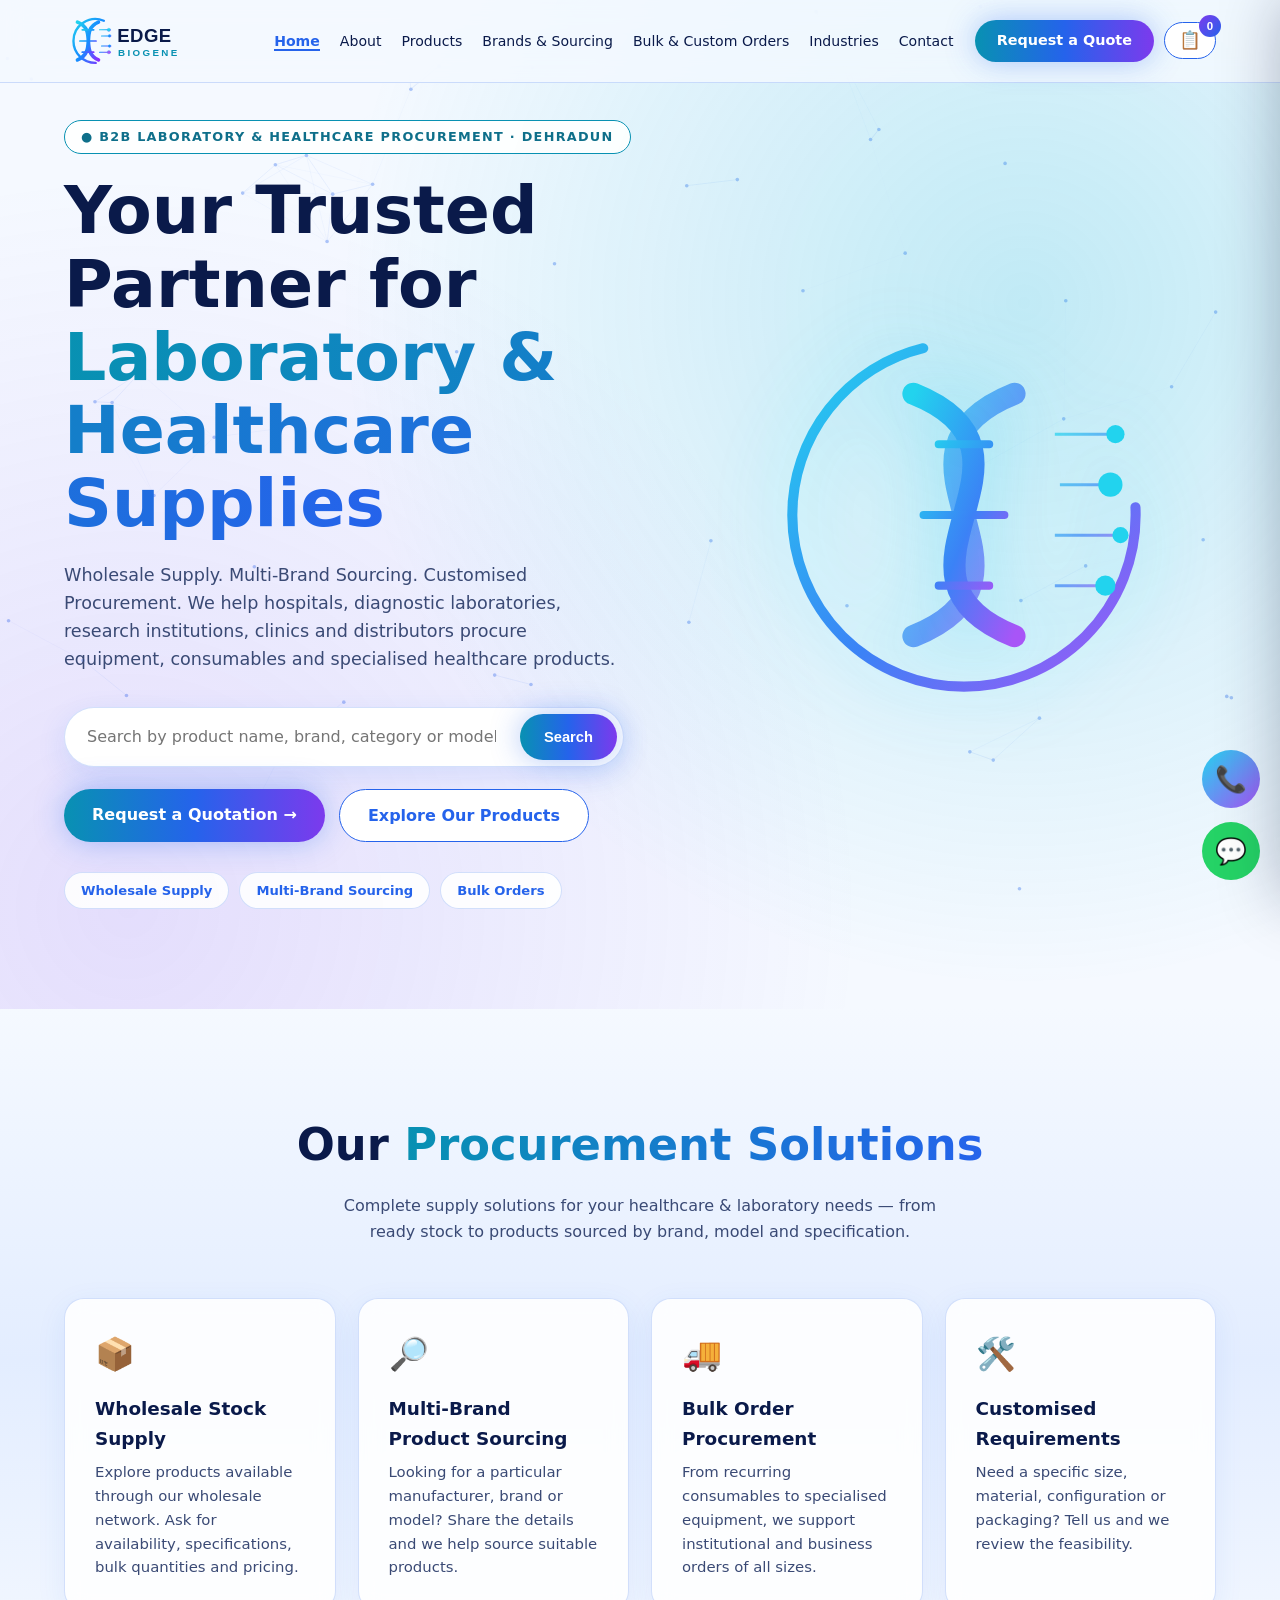
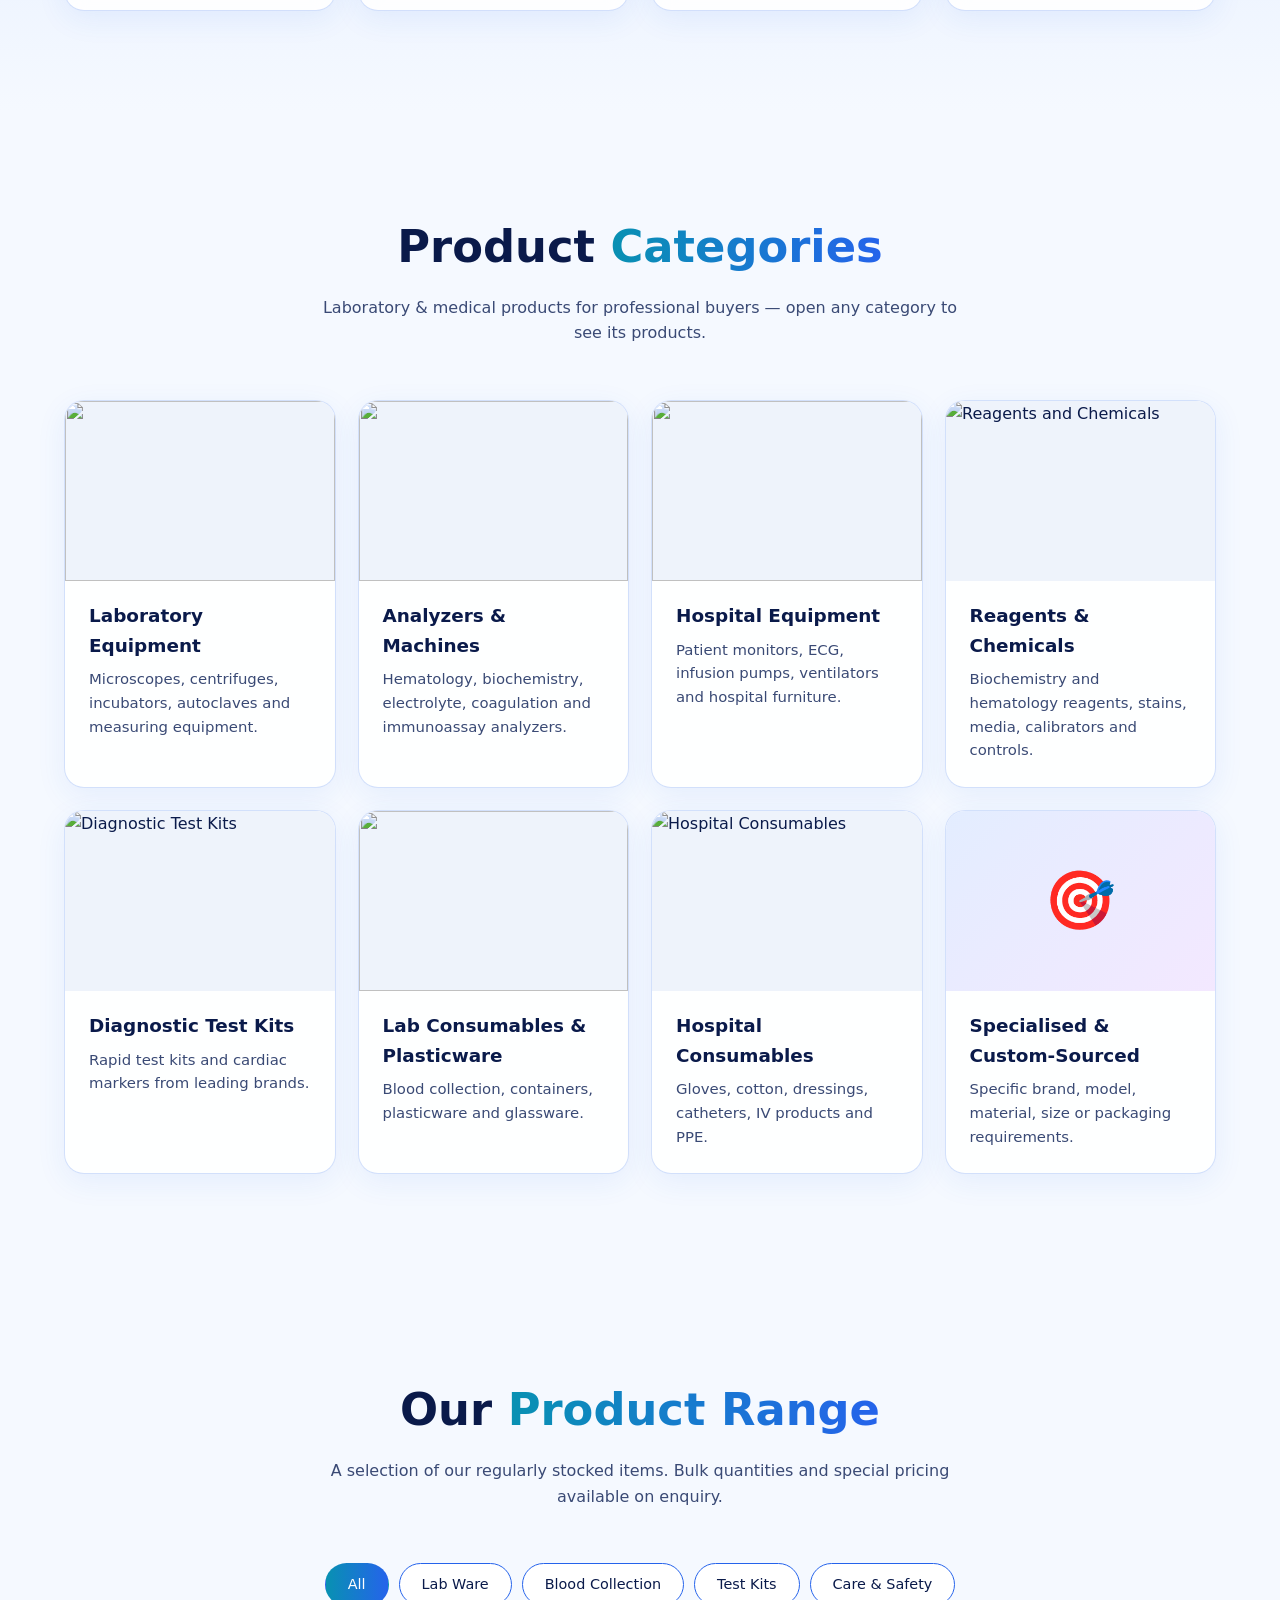
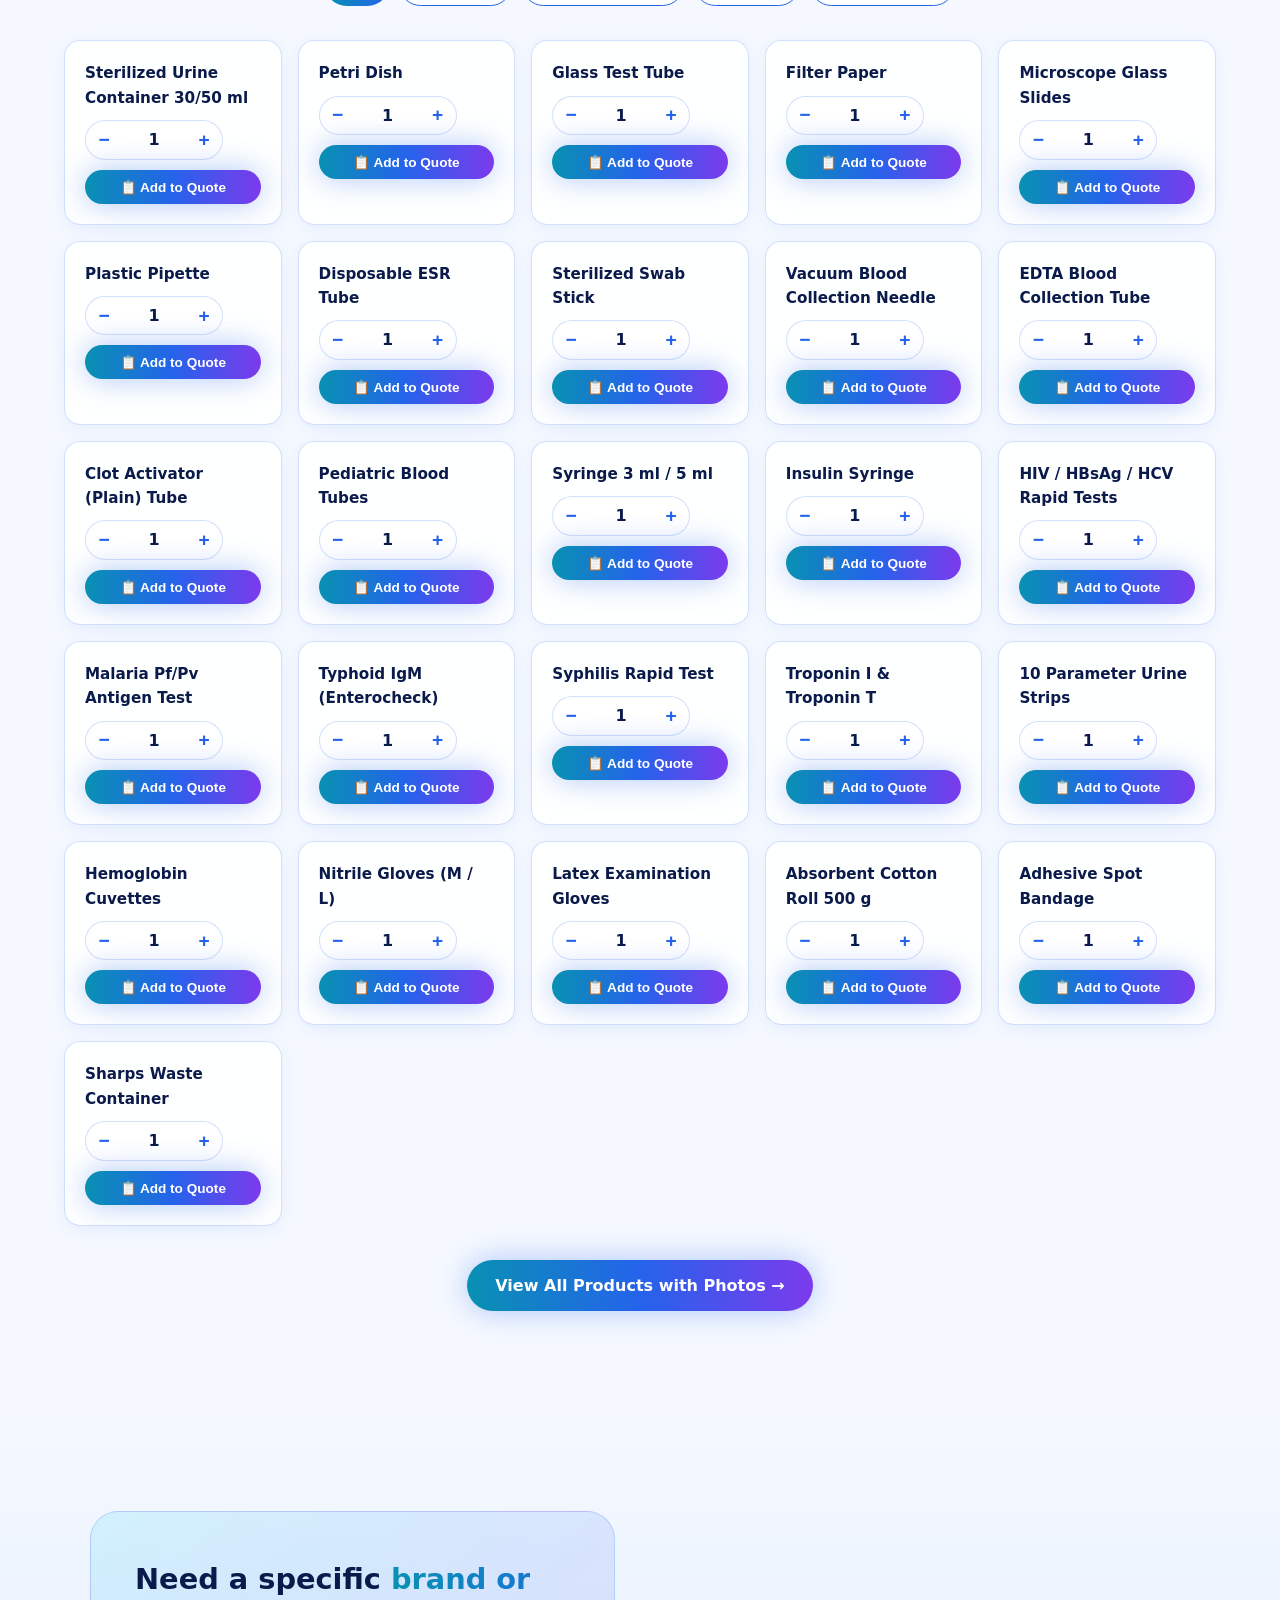
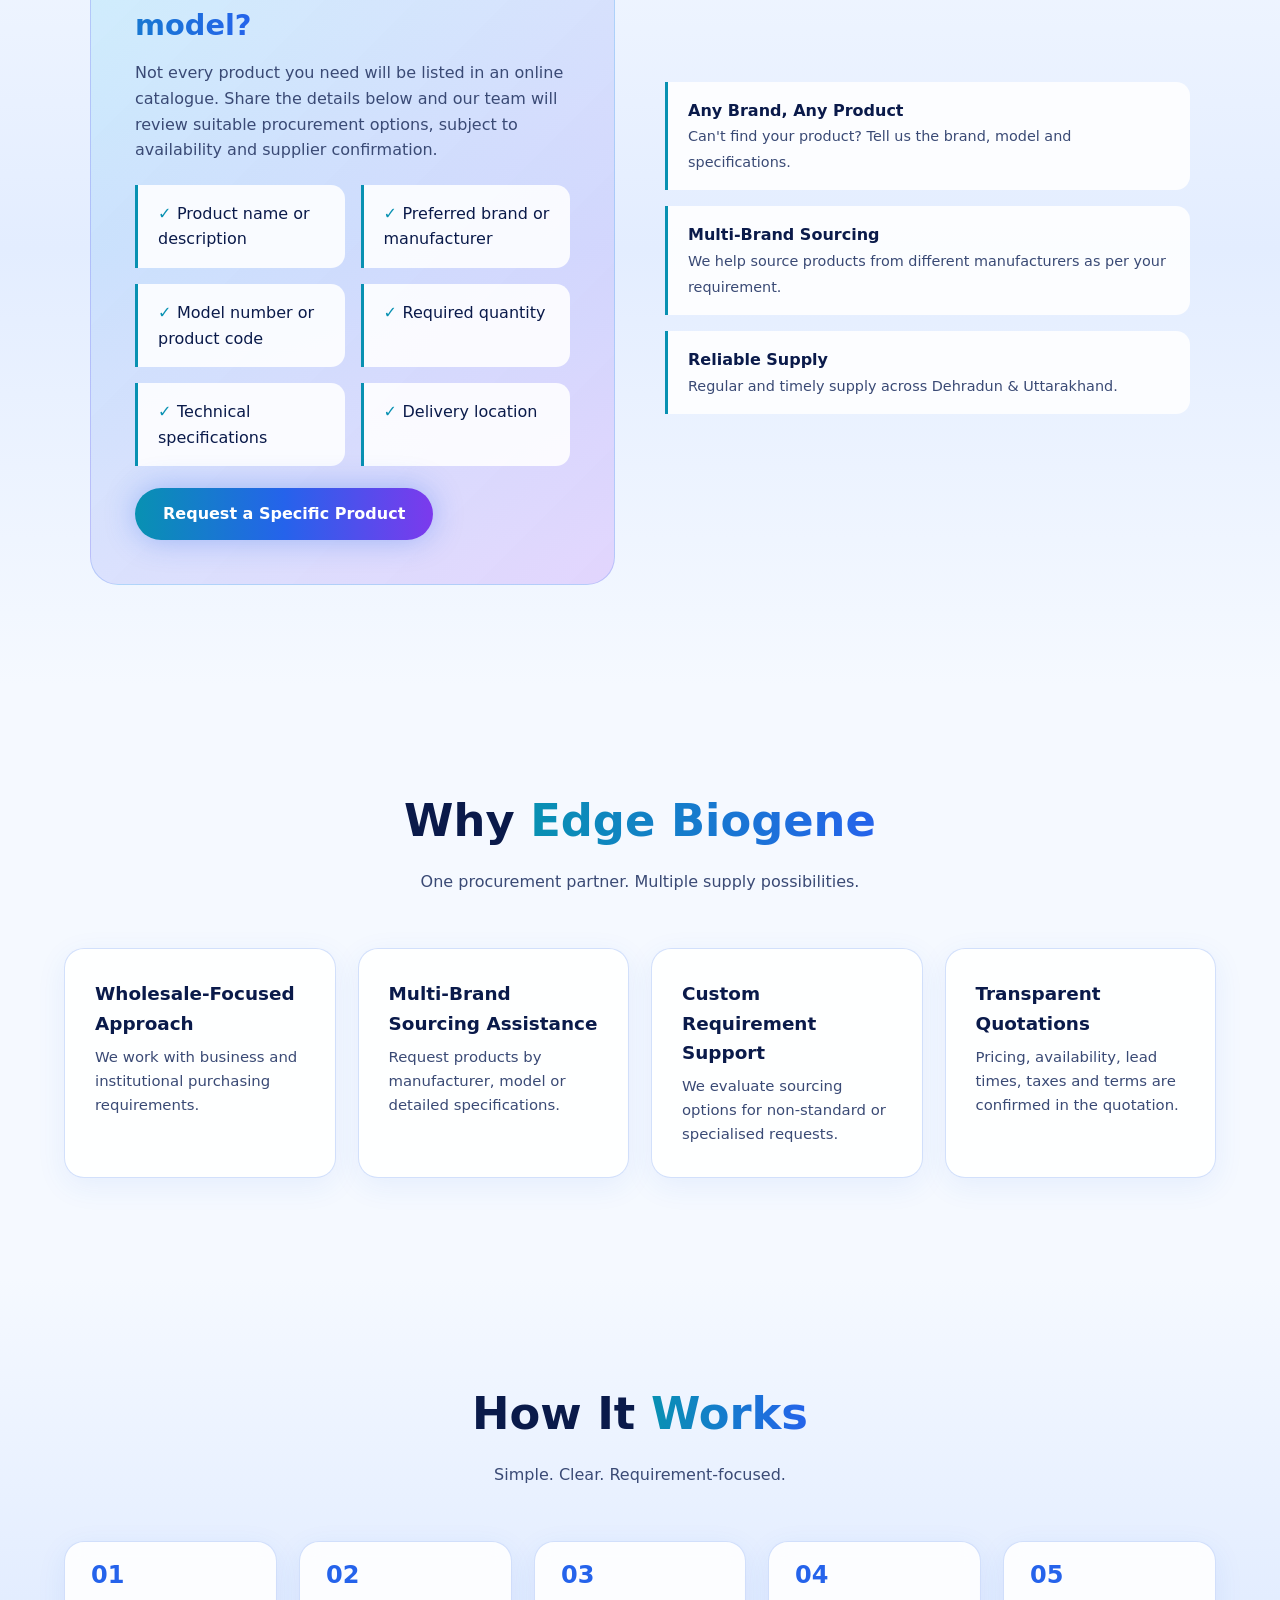
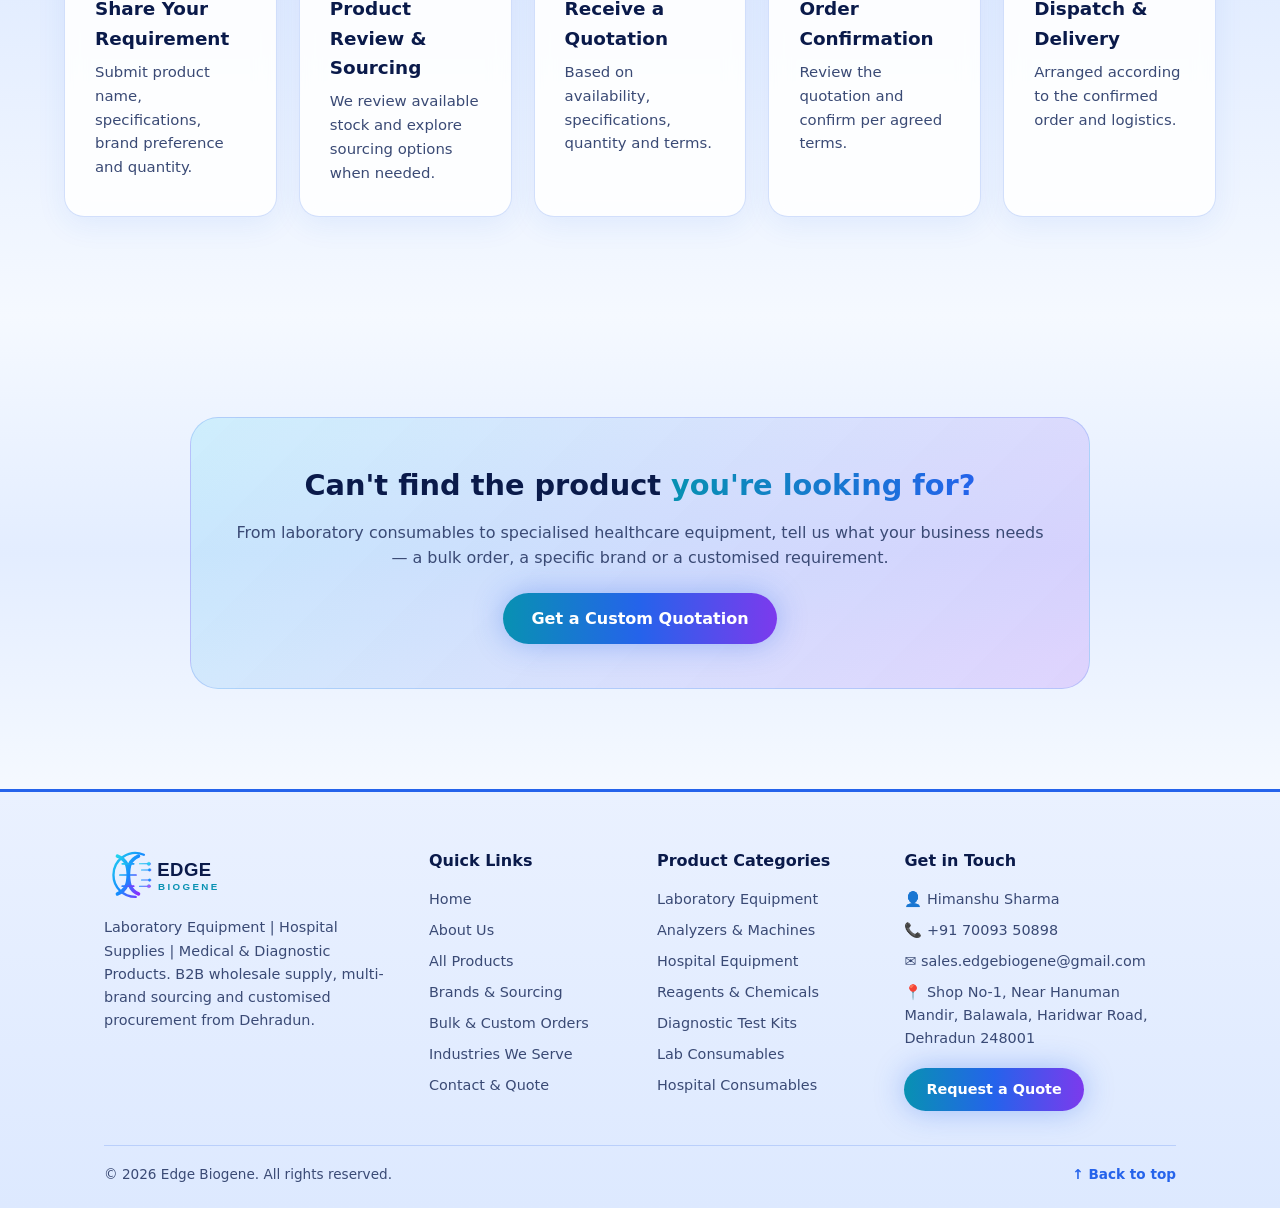
==== commit ea0548e1: "Remove duplicate IDs affecting quote drawer overlay" ====
--- a/index.html
+++ b/index.html
@@ -212,7 +212,7 @@
 </div>
 <form class="rv" id="f">
 <input id="n" placeholder="Your name *" required>
-<input id="co" placeholder="Company / Hospital / Lab name">
+<input id="company" placeholder="Company / Hospital / Lab name">
 <input id="ph" placeholder="Phone number *" required>
 <input id="em" type="email" placeholder="Email">
 <input id="ct" placeholder="Shipping city / PIN">
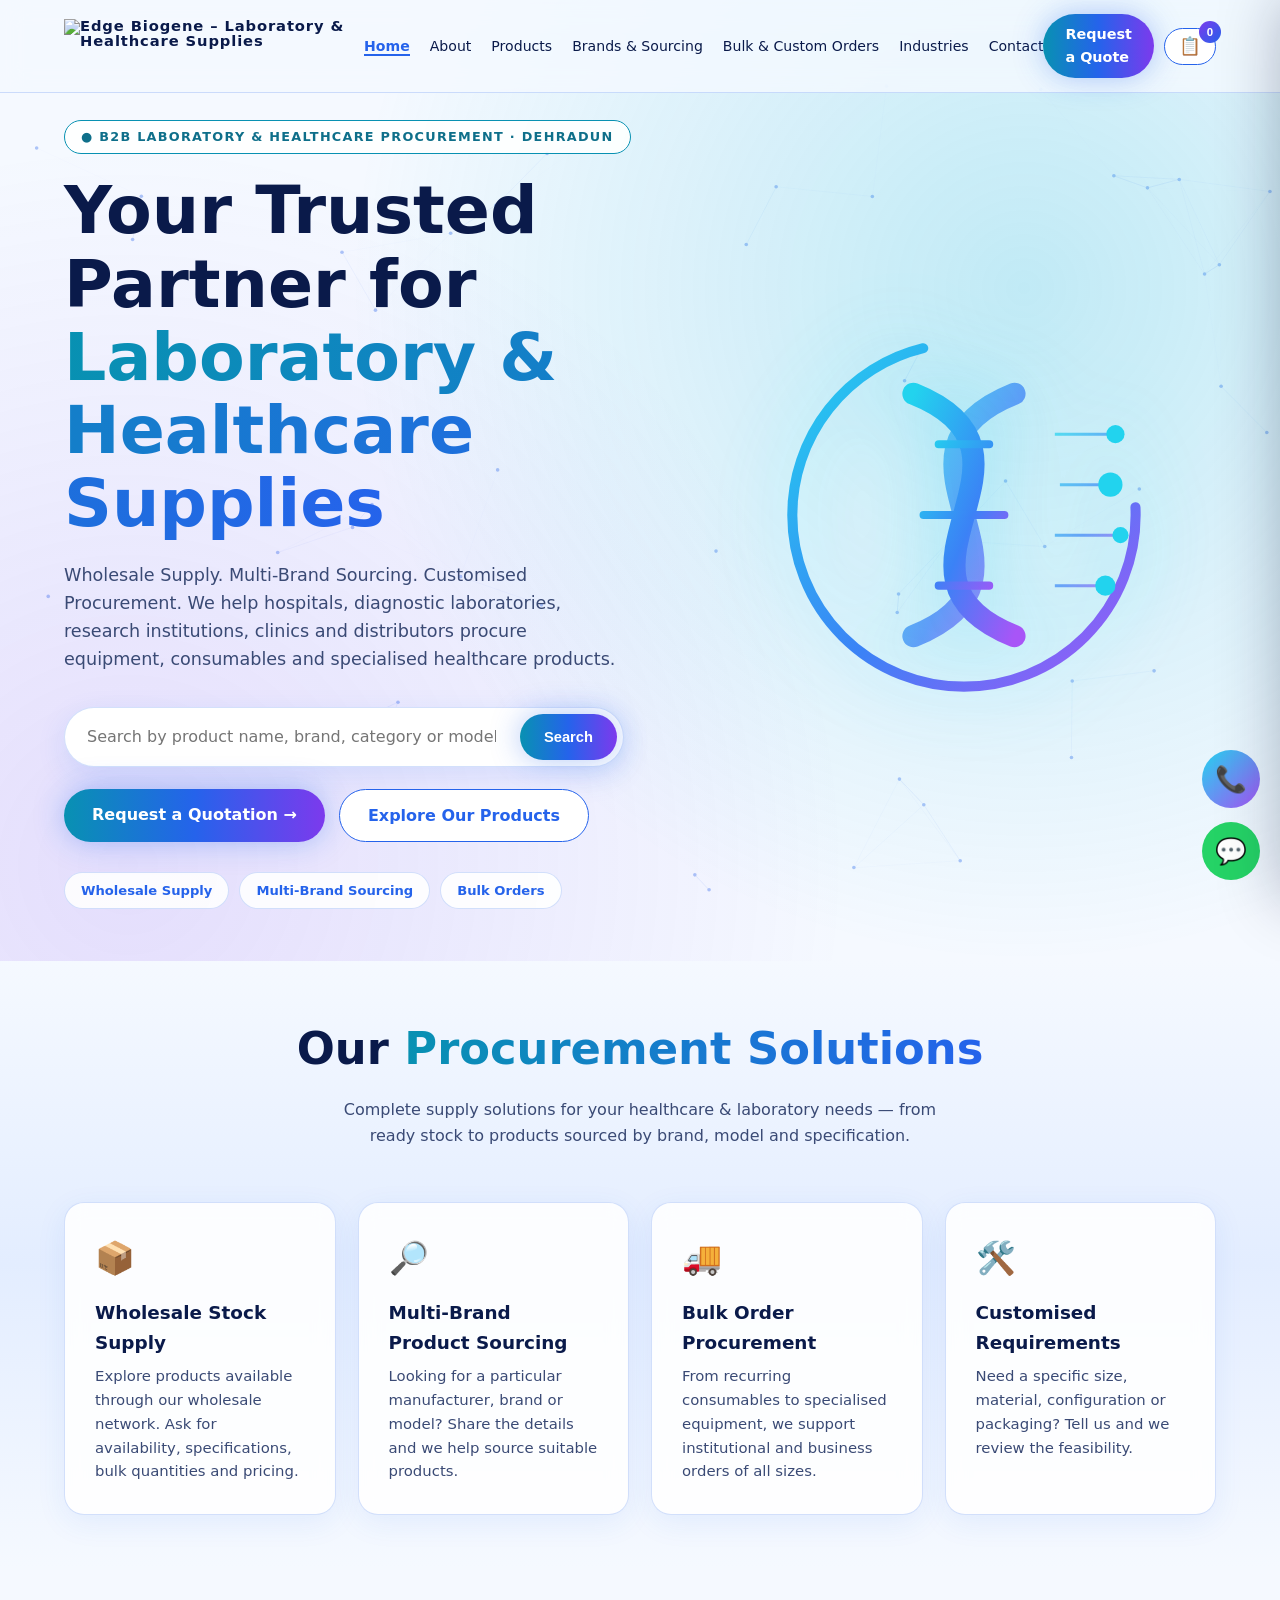
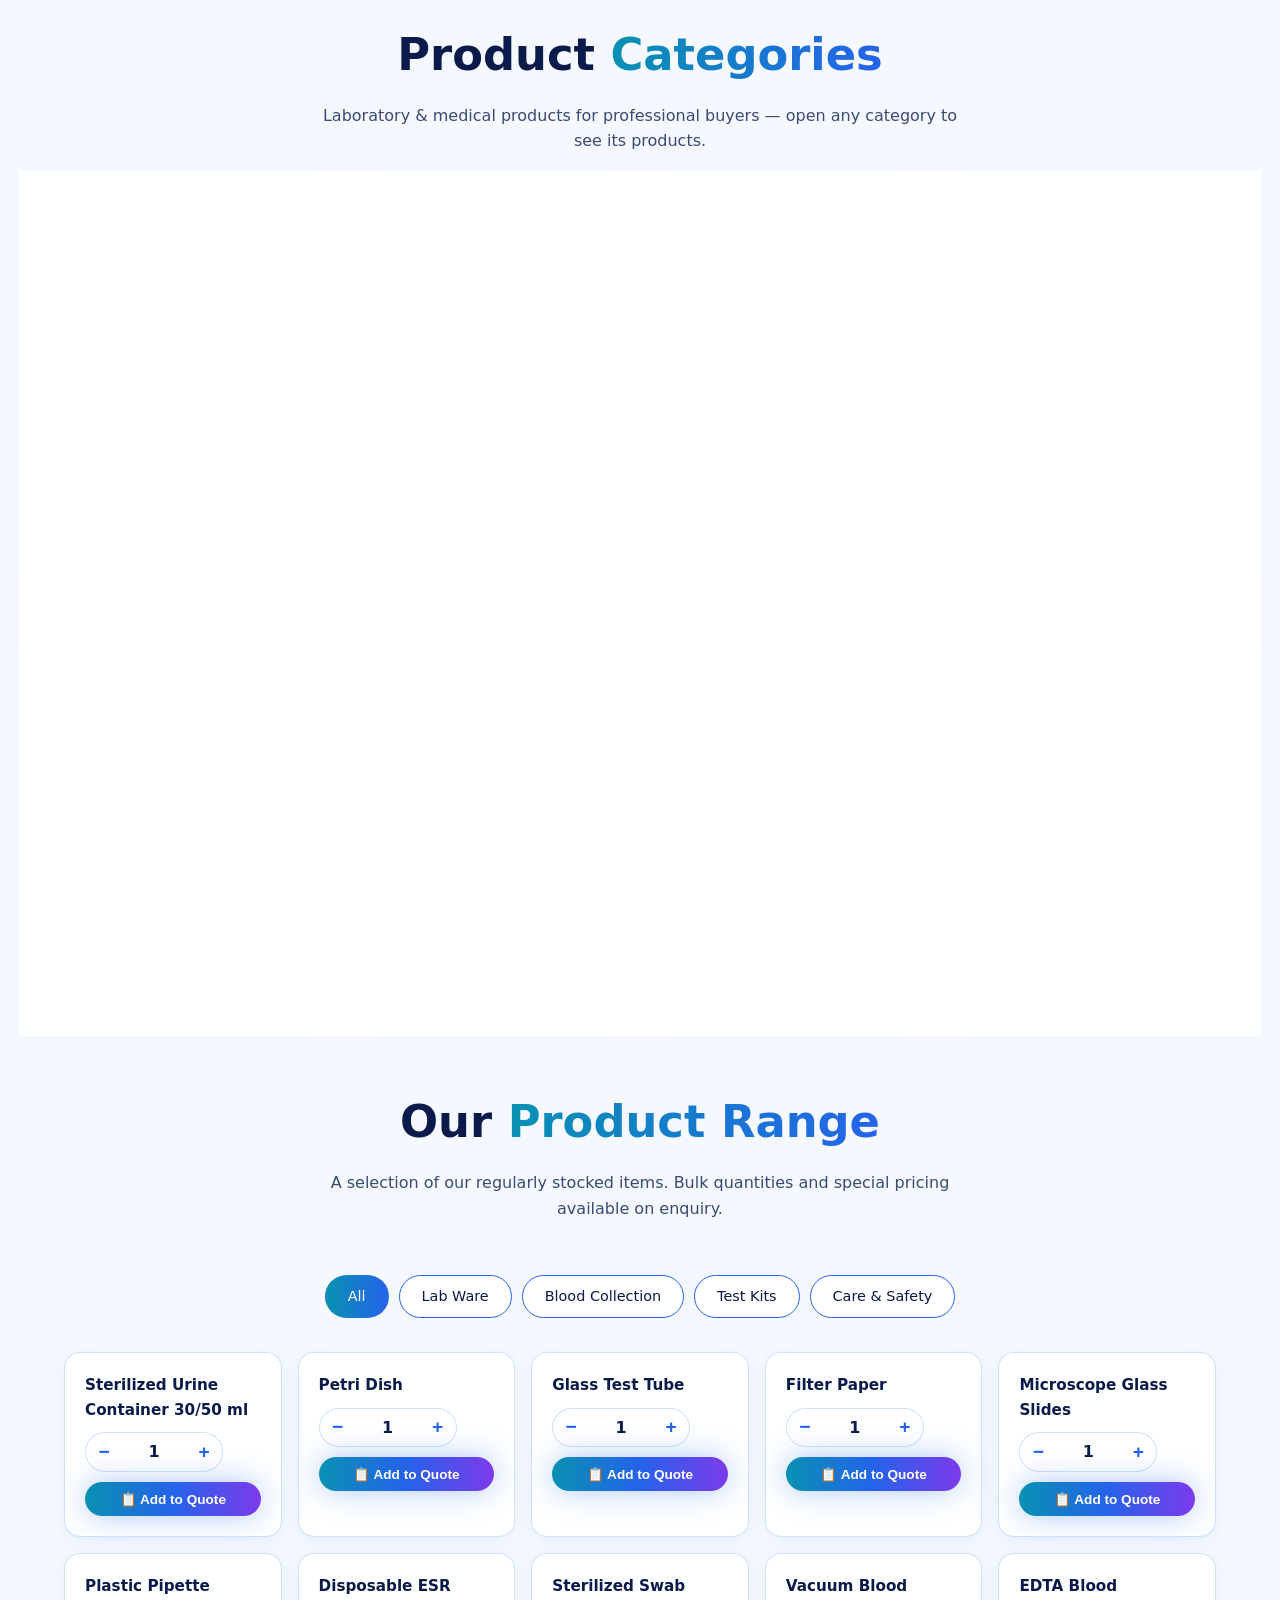
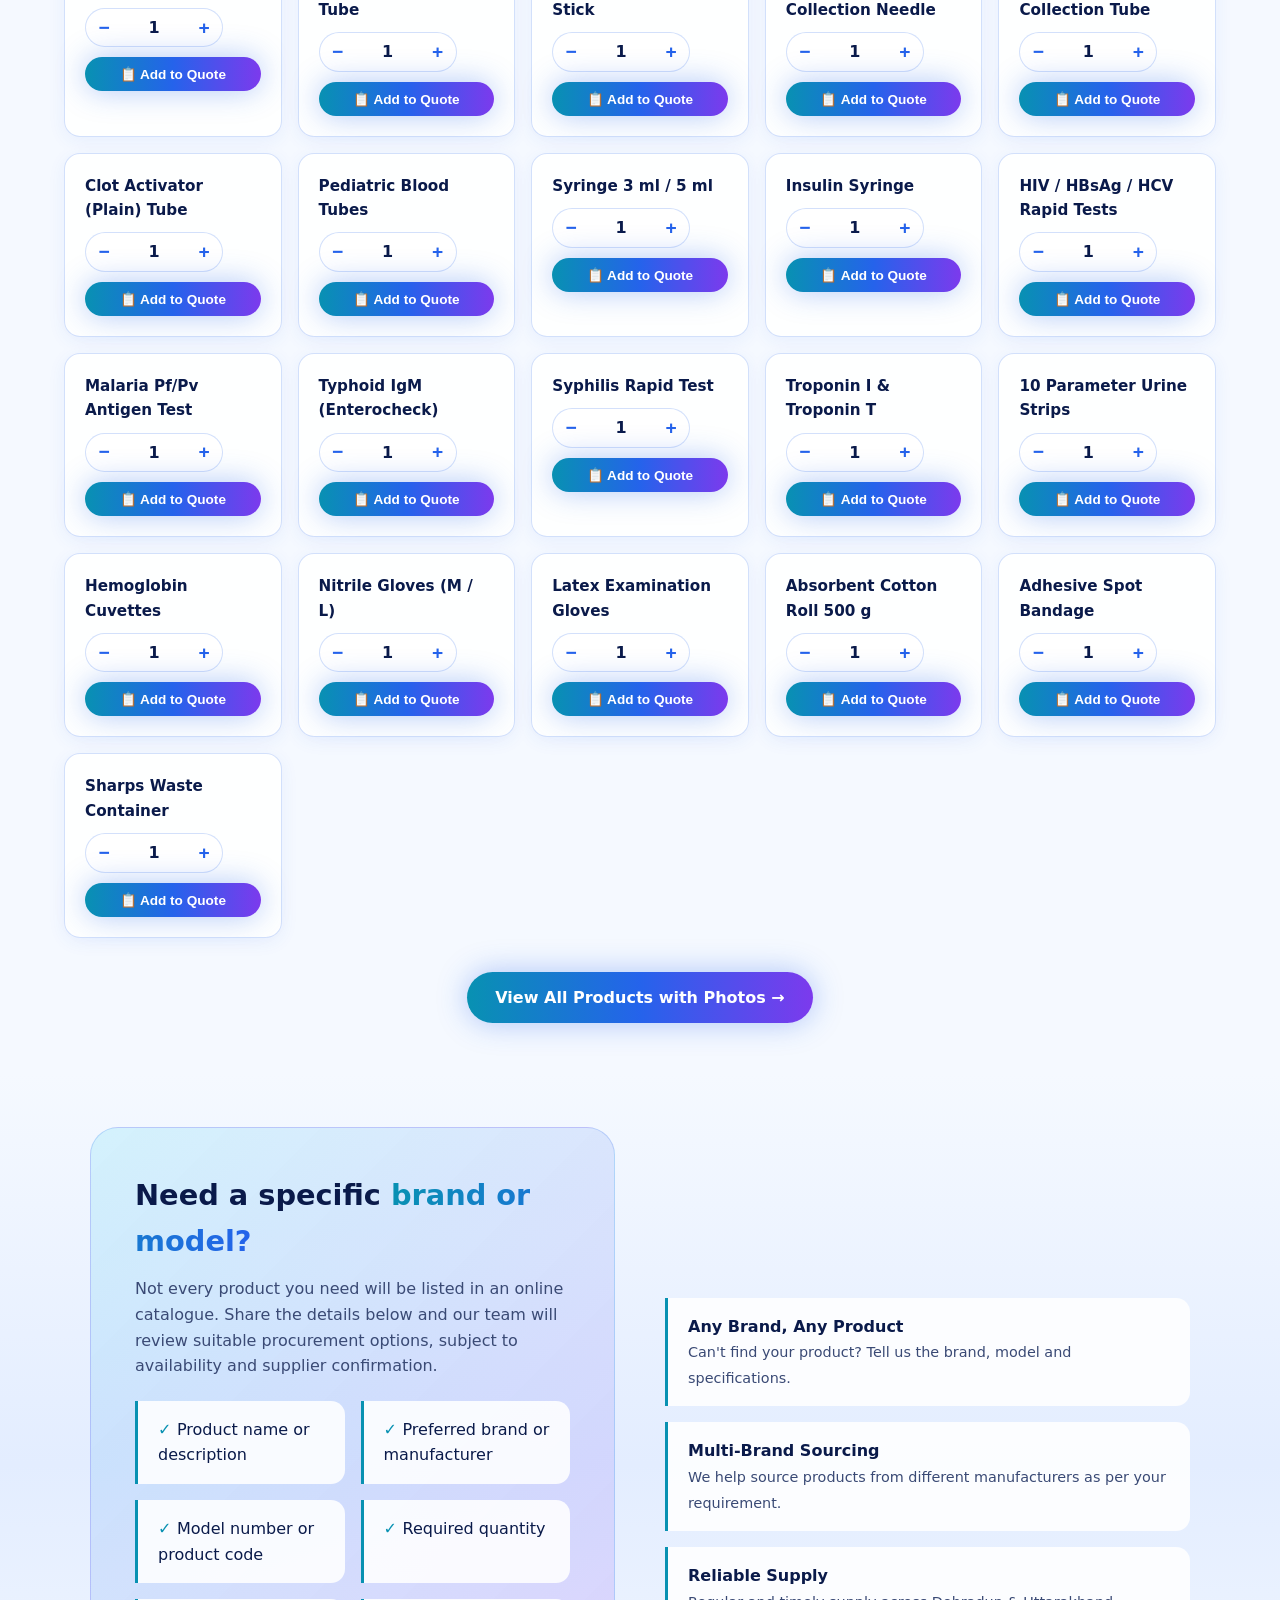
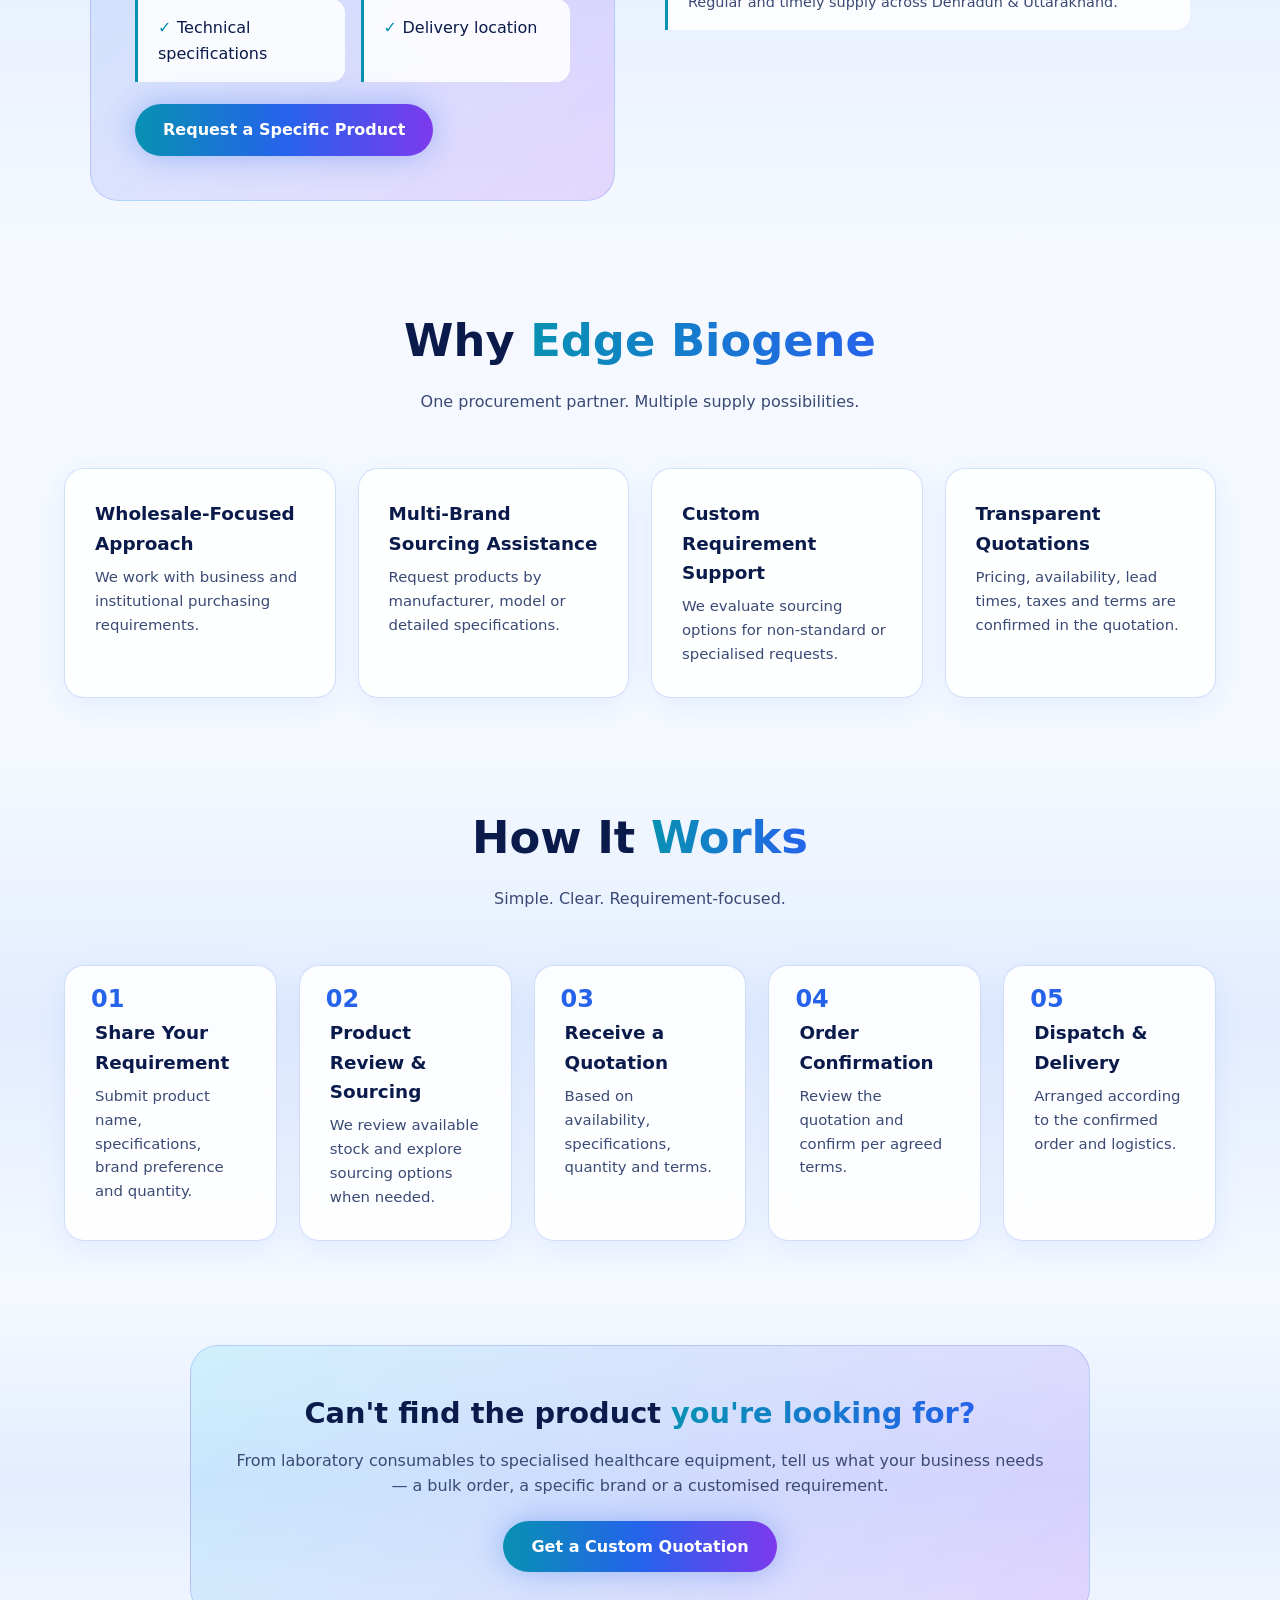
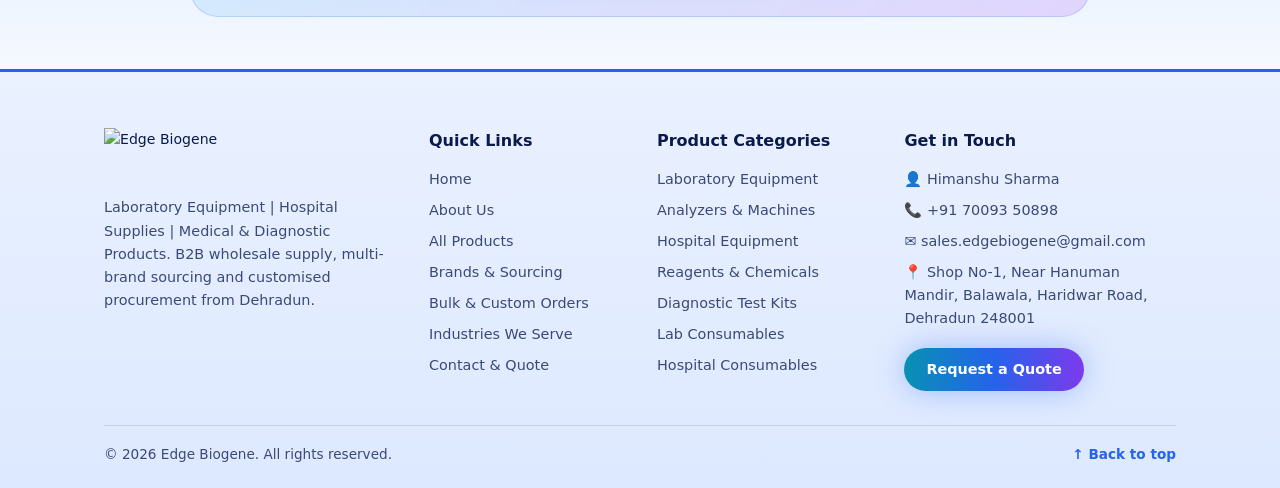
==== commit f60e5cf6: "Add files via upload" ====
--- a/index.html
+++ b/index.html
@@ -10,13 +10,13 @@
 <meta property="og:description" content="Wholesale supply, multi-brand sourcing and customised procurement for labs and hospitals.">
 <meta property="og:type" content="website">
 <script type="application/ld+json">{"@context":"https://schema.org","@type":"MedicalBusiness","name":"Edge Biogene","description":"B2B wholesale supplier and multi-brand sourcing partner for laboratory and hospital products","telephone":"+917009350898","email":"sales.edgebiogene@gmail.com","address":{"@type":"PostalAddress","streetAddress":"Shop No-1, Near Hanuman Mandir, Balawala, Haridwar Road","addressLocality":"Dehradun","addressRegion":"Uttarakhand","postalCode":"248001","addressCountry":"IN"}}</script>
-<link rel="icon" href="images/favicon.svg">
+<link rel="icon" href="images/favicon.png">
 <link rel="stylesheet" href="style.css">
 </head>
 <body>
 <canvas id="bg"></canvas>
 <nav>
-<a class="logo" href="#home" aria-label="Edge Biogene – Home"><img src="images/logo.svg" alt="Edge Biogene – Laboratory &amp; Healthcare Supplies"></a>
+<a class="logo" href="#home" aria-label="Edge Biogene – Home"><img src="images/logo.png" alt="Edge Biogene – Laboratory &amp; Healthcare Supplies"></a>
 <ul><li><a href="#home">Home</a></li><li><a href="#about">About</a></li><li><a href="#/products">Products</a></li><li><a href="#sourcing">Brands &amp; Sourcing</a></li><li><a href="#bulk">Bulk &amp; Custom Orders</a></li><li><a href="#industries">Industries</a></li><li><a href="#contact">Contact</a></li></ul>
 <div class="rt"><a class="btn" style="padding:9px 22px;font-size:.9rem" href="#contact">Request a Quote</a><button class="cartb" id="cb" aria-label="Open quote list">📋<span id="cc">0</span></button><button class="ham" id="hm" aria-label="Open menu" aria-expanded="false">☰</button></div>
 </nav>
@@ -51,96 +51,18 @@
 <section class="phd" data-p="bulk" hidden><div class="crumb"><a href="#home">Home</a> › Bulk &amp; Custom Orders</div><h1>Bulk &amp; <span class="grad">Custom Orders</span></h1><p>Procurement solutions designed around your requirements.</p></section>
 <section class="phd" data-p="industries" hidden><div class="crumb"><a href="#home">Home</a> › Industries We Serve</div><h1>Industries <span class="grad">We Serve</span></h1><p>Supporting professional healthcare &amp; laboratory buyers.</p></section>
 <section class="phd" data-p="contact" hidden><div class="crumb"><a href="#home">Home</a> › Contact</div><h1>Contact &amp; <span class="grad">Request a Quote</span></h1><p>Share your requirement and our team will get back to you with a quotation.</p></section>
-<section id="s-about" data-p="about" hidden>
-<div class="why">
-<div class="rv"><span class="tag">ABOUT EDGE BIOGENE</span><h2 style="font-size:clamp(1.8rem,3vw,2.5rem);margin-bottom:16px">Your Trusted Partner in <span class="grad">Laboratory &amp; Healthcare Supplies</span></h2>
-<p class="abt">From Specialized Rapid Diagnostic Solutions to Complete Laboratory Supply — Our Journey Is Built on Trust, Quality, and Commitment.</p>
-<h3 style="font-size:1.35rem;margin:26px 0 12px">Our Story – How Edge Biogen Began</h3>
-<p class="abt">Every business begins with a vision. At Edge Biogen, ours was simple: to make quality laboratory and healthcare products more accessible, reliable, and affordable for healthcare professionals.</p>
-<p class="abt">Based in Dehradun, Uttarakhand, Edge Biogen is an emerging laboratory and medical supplies company established with a commitment to supporting the evolving needs of the healthcare industry.</p>
-<p class="abt">Our journey began with a specialized focus on Rapid Diagnostic Test Cards, an essential part of modern diagnostic testing. With our understanding of diagnostic products and commitment to dependable sourcing, we started building relationships with laboratories, healthcare professionals, and institutional buyers.</p>
-<p class="abt">As time passed, something important happened. Our customers began approaching us with requirements beyond rapid diagnostic products. They needed laboratory consumables, sample collection tubes, vials, syringes, medical disposables, and several other essential products used in hospitals and diagnostic laboratories.</p>
-<p class="abt">Instead of limiting ourselves to a single product category, we saw an opportunity to become a more comprehensive supply partner. We listened to our customers, understood their requirements, and expanded our product portfolio to serve them better.</p>
-<p class="abt">What started with rapid diagnostic products gradually evolved into a broader laboratory and healthcare supply business.</p>
-<p class="abt">Today, Edge Biogen is working towards becoming a one-stop sourcing solution for hospitals, diagnostic centres, NABL-accredited laboratories, healthcare institutions, and medical supply businesses.</p>
-<a class="btn" href="#contact">Request a Quotation →</a></div>
-<div class="big rv"><h3>More Than a Supplier – <span class="grad">Your Healthcare Sourcing Partner</span></h3>
-<p>At Edge Biogen, we believe every laboratory and healthcare institution has unique requirements.</p>
-<p>Some customers need regular supplies of essential laboratory consumables. Others require specific brands, specialized products, bulk quantities, or customized sourcing solutions. Our approach is designed to support both.</p>
-<p>Through our network of manufacturers, established brands, and supply partners, we aim to provide quality products, competitive wholesale pricing, and dependable procurement support.</p>
-<p>Whether you need rapid diagnostic test cards, laboratory tubes, sample collection products, medical disposables, or other healthcare essentials, our team works to identify suitable products according to your specifications.</p>
-<p>And when a product is not readily available? We explore sourcing possibilities through our supplier network to help fulfil your requirements.</p>
-<p><strong>Because at Edge Biogen, we believe our responsibility goes beyond selling products — it is about helping healthcare businesses find the supplies they need.</strong></p>
-</div></div></section>
-
-<section id="s-about-products" class="alt" data-p="about" hidden>
-<h2 class="h2 rv">Our <span class="grad">Products &amp; Supply Solutions</span></h2>
-<p class="sub rv">A growing range of products for hospitals, laboratories, diagnostic centres, and healthcare businesses.</p>
-<div class="grid">
-<div class="card rv"><div class="ic">🧪</div><h3>Rapid Diagnostic Test Cards</h3><p>Rapid testing products and diagnostic screening solutions.</p></div>
-<div class="card rv"><div class="ic">🔬</div><h3>Laboratory Consumables</h3><p>Essential products used in routine laboratory operations.</p></div>
-<div class="card rv"><div class="ic">🧫</div><h3>Sample Collection Products</h3><p>Blood collection tubes, vials, specimen containers, and related accessories.</p></div>
-<div class="card rv"><div class="ic">🩺</div><h3>Medical Disposables</h3><p>Syringes, injection-related consumables, and other healthcare essentials.</p></div>
-<div class="card rv"><div class="ic">🏥</div><h3>Hospital &amp; Diagnostic Laboratory Supplies</h3><p>Products required for daily healthcare and diagnostic operations.</p></div>
-<div class="card rv"><div class="ic">🏷️</div><h3>Multi-Brand Product Sourcing</h3><p>Access to products from different manufacturers and established brands.</p></div>
-<div class="card rv"><div class="ic">📦</div><h3>Bulk &amp; Customized Procurement</h3><p>Product sourcing based on specific quantities, specifications, and institutional requirements.</p></div>
-</div>
-<p class="sub rv" style="margin-top:30px;margin-bottom:0">Our product portfolio continues to expand as we identify new requirements within the healthcare industry.</p>
-</section>
-
-<section id="s-about-process" data-p="about" hidden>
-<h2 class="h2 rv">How We Work – <span class="grad">Simple, Transparent &amp; Reliable</span></h2>
-<p class="sub rv">We believe healthcare procurement should be straightforward.</p>
-<div class="grid steps">
-<div class="card rv"><h3>Share Your Requirements</h3><p>Tell us which products you need, along with your preferred brand, specifications, and required quantity.</p></div>
-<div class="card rv"><h3>Product Sourcing &amp; Quotation</h3><p>Our team reviews your requirements, checks product availability, and shares a competitive quotation with relevant product details.</p></div>
-<div class="card rv"><h3>Order Confirmation</h3><p>Once you approve the quotation and confirm the order, we coordinate the procurement and fulfilment process.</p></div>
-<div class="card rv"><h3>Order Delivery</h3><p>We arrange dispatch and delivery according to the agreed terms, product availability, and delivery schedule.</p></div>
-</div>
-<p class="h2 rv" style="margin-top:35px;font-size:clamp(1.4rem,2.8vw,2rem)">One Requirement. <span class="grad">One Reliable Supply Partner.</span></p>
-</section>
-
-<section id="s-about-why" class="alt" data-p="about" hidden>
-<h2 class="h2 rv">Why Choose <span class="grad">Edge Biogen?</span></h2>
-<div class="grid">
-<div class="card rv"><h3>Quality-Focused Products</h3><p>We work with established brands and reliable supply partners to source products that meet customer specifications.</p></div>
-<div class="card rv"><h3>Competitive Wholesale Pricing</h3><p>Our sourcing network helps us offer competitive rates for bulk and institutional requirements.</p></div>
-<div class="card rv"><h3>Multi-Brand Sourcing</h3><p>We help customers source products from different brands without having to coordinate with multiple suppliers.</p></div>
-<div class="card rv"><h3>Customized Procurement Solutions</h3><p>We understand that not every requirement is standard. Our team works to identify suitable sourcing options for specific product needs.</p></div>
-<div class="card rv"><h3>Customer-Centric Approach</h3><p>We focus on clear communication, transparent quotations, and building long-term professional relationships.</p></div>
-<div class="card rv"><h3>Growing Product Portfolio</h3><p>From rapid diagnostic test cards to a wide range of laboratory and healthcare essentials, we continue expanding our offerings based on customer demand.</p></div>
-</div>
-</section>
-
-<section id="s-about-clients" data-p="about" hidden>
-<h2 class="h2 rv">Who <span class="grad">We Serve</span></h2>
-<p class="sub rv">Edge Biogen primarily operates as a B2B wholesale and institutional supply partner, serving professional healthcare and laboratory requirements rather than general retail consumers.</p>
-<div class="bchips rv"><span>Hospitals and healthcare institutions</span><span>Diagnostic centres and pathology laboratories</span><span>NABL-accredited laboratories</span><span>Medical and laboratory equipment distributors</span><span>Healthcare businesses</span><span>Institutional procurement teams</span></div>
-</section>
-
-<section id="s-about-vision" class="alt" data-p="about" hidden>
-<div class="grid">
-<div class="card rv"><div class="ic">🌐</div><h3>Our <span class="grad">Vision</span></h3><p>To become a trusted one-stop sourcing partner for laboratory and healthcare supplies across India.</p><p style="margin-top:12px">We envision a future where hospitals, laboratories, and healthcare businesses can access a broad range of quality products through a reliable, transparent, and efficient supply network.</p></div>
-<div class="card rv"><div class="ic">🎯</div><h3>Our <span class="grad">Mission</span></h3><p>To simplify laboratory and healthcare procurement by providing quality-focused products, competitive pricing, flexible sourcing solutions, and dependable customer support.</p><p style="margin-top:12px">We aim to build long-term relationships through consistency, transparency, and a genuine understanding of our customers’ requirements.</p></div>
-</div>
-</section>
-
-<section id="s-about-cta" data-p="about" hidden>
-<div class="big rv" style="max-width:1100px;margin:auto;text-align:center">
-<h2 class="h2">Growing Together, <span class="grad">Supplying with Confidence</span></h2>
-<p>Edge Biogen may be a relatively new name in the healthcare supply industry, but our ambition is clear.</p>
-<p>We are here to build lasting relationships, understand changing industry needs, and continuously improve the way healthcare products are sourced and supplied.</p>
-<p>From our beginnings in rapid diagnostics to our expanding laboratory and healthcare product portfolio, every step of our journey is driven by one belief:</p>
-<h3 style="margin:18px 0">When our customers grow, we grow with them.</h3>
-<p><strong>Edge Biogen</strong><br>Your Requirements. Our Commitment.</p>
-<h3 style="margin:22px 0 12px">Looking for Reliable Laboratory &amp; Healthcare Supplies?</h3>
-<p>Share your product requirements with our team and receive a customized quotation.</p>
-<div class="cta" style="justify-content:center;margin-top:20px"><a class="btn" href="#contact">Request a Quotation</a><a class="btn o" href="#contact">Contact Our Team</a></div>
-<p style="margin-top:22px;font-size:.9rem">Based in Dehradun, Uttarakhand, India.</p>
-</div>
-</section>
-
-<section id="s-sol" class="alt" data-p="home">
+<section id="s-about" data-p="about" hidden><div class="why">
+<div class="rv"><h3 style="font-size:1.8rem;margin-bottom:14px">Who <span class="grad">we are</span></h3>
+<p class="abt">Edge Biogene is a B2B procurement and supply company based in Dehradun, Uttarakhand. We supply laboratory and hospital products on a wholesale basis to diagnostic laboratories, hospitals, clinics, research institutions and distributors.</p>
+<p class="abt">Beyond the products we keep in stock, we source items by brand, model and specification and arrange customised bulk requirements — so buyers have one dependable point of contact for their procurement needs.</p>
+<a class="btn" href="#contact">Request a Quotation</a></div>
+<div class="big rv"><h3 style="font-size:1.3rem">Company at a glance</h3><ul class="glance"><li><span>Business</span>Wholesale supply &amp; multi-brand sourcing</li><li><span>Serves</span>Hospitals, labs, clinics, institutions, distributors</li><li><span>Contact person</span>Himanshu Sharma</li><li><span>Phone / WhatsApp</span>+91 70093 50898</li><li><span>Email</span>sales.edgebiogene@gmail.com</li><li><span>Location</span>Balawala, Haridwar Road, Dehradun 248001</li></ul></div>
+</div></section>
+<section id="s-model" class="alt" data-p="about" hidden><h2 class="h2 rv">Our <span class="grad">Business Model</span></h2><p class="sub rv">Three ways we support your procurement.</p>
+<div class="grid"><div class="card rv"><div class="ic">📦</div><h3>Wholesale Stock Supply</h3><p>Regularly used consumables, test kits and hospital supplies available from our stock for quick supply.</p></div><div class="card rv"><div class="ic">🔎</div><h3>Multi-Brand Sourcing</h3><p>Need a particular manufacturer or model? We source it for you based on availability and supplier confirmation.</p></div><div class="card rv"><div class="ic">🛠️</div><h3>Custom Bulk Procurement</h3><p>Specific sizes, materials, packaging and quantities arranged around your requirement.</p></div></div></section>
+<section id="s-appr" data-p="about" hidden><h2 class="h2 rv">Our <span class="grad">Approach</span></h2><p class="sub rv">How we like to work with our customers.</p>
+<div class="grid"><div class="card rv"><h3>Requirement First</h3><p>We start with what you need — product, brand, specification and quantity.</p></div><div class="card rv"><h3>Fresh Stock, Clear Details</h3><p>We focus on products with proper batch and expiry details.</p></div><div class="card rv"><h3>Transparent Quotations</h3><p>Pricing, availability, lead time, taxes and terms are confirmed in the quote.</p></div><div class="card rv"><h3>Responsive Service</h3><p>Quick replies on WhatsApp, phone and email for your enquiries.</p></div></div></section>
+<section id="s-sol" class="alt" data-p="home about">
 <h2 class="h2 rv">Our <span class="grad">Procurement Solutions</span></h2>
 <p class="sub rv">Complete supply solutions for your healthcare &amp; laboratory needs — from ready stock to products sourced by brand, model and specification.</p>
 <div class="grid"><div class="card rv"><div class="ic">📦</div><h3>Wholesale Stock Supply</h3><p>Explore products available through our wholesale network. Ask for availability, specifications, bulk quantities and pricing.</p></div><div class="card rv"><div class="ic">🔎</div><h3>Multi-Brand Product Sourcing</h3><p>Looking for a particular manufacturer, brand or model? Share the details and we help source suitable products.</p></div><div class="card rv"><div class="ic">🚚</div><h3>Bulk Order Procurement</h3><p>From recurring consumables to specialised equipment, we support institutional and business orders of all sizes.</p></div><div class="card rv"><div class="ic">🛠️</div><h3>Customised Requirements</h3><p>Need a specific size, material, configuration or packaging? Tell us and we review the feasibility.</p></div></div>
@@ -149,7 +71,7 @@
 <section id="categories" data-p="home">
 <h2 class="h2 rv">Product <span class="grad">Categories</span></h2>
 <p class="sub rv">Laboratory &amp; medical products for professional buyers — open any category to see its products.</p>
-<div class="grid g4"><a class="card cc rv" href="#/c/lab-equipment"><div class="im"><img loading="lazy" alt="" src="https://images.pexels.com/photos/28570735/pexels-photo-28570735.jpeg?auto=compress&cs=tinysrgb&w=900"></div><div class="t"><h3>Laboratory Equipment</h3><p>Microscopes, centrifuges, incubators, autoclaves and measuring equipment.</p></div></a><a class="card cc rv" href="#/c/analyzers"><div class="im"><img loading="lazy" alt="" src="https://images.pexels.com/photos/34642915/pexels-photo-34642915.jpeg?auto=compress&cs=tinysrgb&w=900"></div><div class="t"><h3>Analyzers &amp; Machines</h3><p>Hematology, biochemistry, electrolyte, coagulation and immunoassay analyzers.</p></div></a><a class="card cc rv" href="#/c/hospital-equipment"><div class="im"><img loading="lazy" alt="" src="https://images.pexels.com/photos/13697729/pexels-photo-13697729.jpeg?auto=compress&cs=tinysrgb&w=900"></div><div class="t"><h3>Hospital Equipment</h3><p>Patient monitors, ECG, infusion pumps, ventilators and hospital furniture.</p></div></a><a class="card cc rv" href="#/c/reagents"><div class="im"><img loading="lazy" alt="Reagents and Chemicals" src="https://cardiff.imgix.net/__data/assets/image/0019/31096/Chemistry-lab-bottles.jpg?auto=format&fit=crop&h=700&q=75&w=1000"></div><div class="t"><h3>Reagents &amp; Chemicals</h3><p>Biochemistry and hematology reagents, stains, media, calibrators and controls.</p></div></a><a class="card cc rv" href="#/c/test-kits"><div class="im"><img loading="lazy" alt="Diagnostic Test Kits" src="https://images.pexels.com/photos/7867251/pexels-photo-7867251.jpeg?auto=compress&cs=tinysrgb&w=900"></div><div class="t"><h3>Diagnostic Test Kits</h3><p>Rapid test kits and cardiac markers from leading brands.</p></div></a><a class="card cc rv" href="#/c/lab-consumables"><div class="im"><img loading="lazy" alt="" src="https://images.pexels.com/photos/10188002/pexels-photo-10188002.jpeg?auto=compress&cs=tinysrgb&w=900"></div><div class="t"><h3>Lab Consumables &amp; Plasticware</h3><p>Blood collection, containers, plasticware and glassware.</p></div></a><a class="card cc rv" href="#/c/hospital-consumables"><div class="im"><img loading="lazy" alt="Hospital Consumables" src="https://images.pexels.com/photos/7856723/pexels-photo-7856723.jpeg?auto=compress&cs=tinysrgb&w=900"></div><div class="t"><h3>Hospital Consumables</h3><p>Gloves, cotton, dressings, catheters, IV products and PPE.</p></div></a><a class="card cc rv" href="#contact"><div class="im ph2">🎯</div><div class="t"><h3>Specialised &amp; Custom-Sourced</h3><p>Specific brand, model, material, size or packaging requirements.</p></div></a></div>
+<div class="grid g4"><a class="card cc rv" href="#/c/lab-equipment"><div class="im"><img loading="lazy" alt="" src="images/cat-equipment.jpg"></div><div class="t"><h3>Laboratory Equipment</h3><p>Microscopes, centrifuges, incubators, autoclaves and measuring equipment.</p></div></a><a class="card cc rv" href="#/c/analyzers"><div class="im"><img loading="lazy" alt="" src="images/cat-diagnostic.jpg"></div><div class="t"><h3>Analyzers &amp; Machines</h3><p>Hematology, biochemistry, electrolyte, coagulation and immunoassay analyzers.</p></div></a><a class="card cc rv" href="#/c/hospital-equipment"><div class="im"><img loading="lazy" alt="" src="images/cat-hospital.jpg"></div><div class="t"><h3>Hospital Equipment</h3><p>Patient monitors, ECG, infusion pumps, ventilators and hospital furniture.</p></div></a><a class="card cc rv" href="#/c/reagents"><div class="im ph2">🧴</div><div class="t"><h3>Reagents &amp; Chemicals</h3><p>Biochemistry and hematology reagents, stains, media, calibrators and controls.</p></div></a><a class="card cc rv" href="#/c/test-kits"><div class="im ph2">🧪</div><div class="t"><h3>Diagnostic Test Kits</h3><p>Rapid test kits and cardiac markers from leading brands.</p></div></a><a class="card cc rv" href="#/c/lab-consumables"><div class="im"><img loading="lazy" alt="" src="images/cat-consumables.jpg"></div><div class="t"><h3>Lab Consumables &amp; Plasticware</h3><p>Blood collection, containers, plasticware and glassware.</p></div></a><a class="card cc rv" href="#/c/hospital-consumables"><div class="im ph2">🧤</div><div class="t"><h3>Hospital Consumables</h3><p>Gloves, cotton, dressings, catheters, IV products and PPE.</p></div></a><a class="card cc rv" href="#contact"><div class="im ph2">🎯</div><div class="t"><h3>Specialised &amp; Custom-Sourced</h3><p>Specific brand, model, material, size or packaging requirements.</p></div></a></div>
 </section>
 
 <section id="s-range" data-p="home">
@@ -188,42 +110,43 @@
 <div class="grid"><div class="card rv"><div class="ic">🏥</div><h3>Hospitals &amp; Healthcare Facilities</h3><p>Medical equipment, clinical supplies and healthcare consumables.</p></div><div class="card rv"><div class="ic">🧪</div><h3>Diagnostic Laboratories</h3><p>Routine lab products, sample collection supplies and diagnostic kits.</p></div><div class="card rv"><div class="ic">🎓</div><h3>Research &amp; Educational Institutions</h3><p>Instruments, glassware, plasticware and research supplies.</p></div><div class="card rv"><div class="ic">🩺</div><h3>Clinics &amp; Healthcare Centres</h3><p>Medical supplies and equipment for clinical operations.</p></div><div class="card rv"><div class="ic">📦</div><h3>Medical &amp; Lab Distributors</h3><p>Wholesale products and sourcing support for resale.</p></div><div class="card rv"><div class="ic">🏭</div><h3>Industrial &amp; QC Laboratories</h3><p>Equipment, instruments and consumables for testing and quality control.</p></div></div>
 </section>
 
-<section id="s-why" data-p="home industries">
+<section id="s-why" data-p="home about industries">
 <h2 class="h2 rv">Why <span class="grad">Edge Biogene</span></h2>
 <p class="sub rv">One procurement partner. Multiple supply possibilities.</p>
 <div class="grid"><div class="card rv"><h3>Wholesale-Focused Approach</h3><p>We work with business and institutional purchasing requirements.</p></div><div class="card rv"><h3>Multi-Brand Sourcing Assistance</h3><p>Request products by manufacturer, model or detailed specifications.</p></div><div class="card rv"><h3>Custom Requirement Support</h3><p>We evaluate sourcing options for non-standard or specialised requests.</p></div><div class="card rv"><h3>Transparent Quotations</h3><p>Pricing, availability, lead times, taxes and terms are confirmed in the quotation.</p></div></div>
 </section>
 
-<section id="s-proc" class="alt" data-p="home sourcing bulk">
+<section id="s-proc" class="alt" data-p="home about sourcing bulk">
 <h2 class="h2 rv">How It <span class="grad">Works</span></h2>
 <p class="sub rv">Simple. Clear. Requirement-focused.</p>
 <div class="grid steps"><div class="card rv"><h3>Share Your Requirement</h3><p>Submit product name, specifications, brand preference and quantity.</p></div><div class="card rv"><h3>Product Review &amp; Sourcing</h3><p>We review available stock and explore sourcing options when needed.</p></div><div class="card rv"><h3>Receive a Quotation</h3><p>Based on availability, specifications, quantity and terms.</p></div><div class="card rv"><h3>Order Confirmation</h3><p>Review the quotation and confirm per agreed terms.</p></div><div class="card rv"><h3>Dispatch &amp; Delivery</h3><p>Arranged according to the confirmed order and logistics.</p></div></div>
 </section>
 
 <section id="s-contact" data-p="contact">
-<h2 class="h2 rv">Get In <span class="grad">Touch</span></h2>
-<p class="sub rv">Share your requirement and receive a quotation. Pricing, availability, lead times and terms are confirmed in the quote.</p>
-<div class="contact">
-<div class="info rv">
-<div><i>👤</i><p><span>Contact Person</span>Himanshu Sharma</p></div>
-<div><i>📞</i><p><span>Phone / WhatsApp</span><a href="tel:+917009350898">+91 70093 50898</a></p></div>
-<div><i>✉️</i><p><span>Email</span><a href="mailto:sales.edgebiogene@gmail.com">sales.edgebiogene@gmail.com</a></p></div>
-<div><i>📍</i><p><span>Address</span>Shop No-1, Near Hanuman Mandir, Balawala, Haridwar Road, Dehradun 248001<br><a class="btn o" style="padding:8px 20px;font-size:.85rem;margin-top:10px;display:inline-block" target="_blank" rel="noopener" href="https://www.google.com/maps/search/?api=1&query=Shop+No-1+Near+Hanuman+Mandir+Balawala+Haridwar+Road+Dehradun+248001">📍 Get Directions</a></p></div>
+<div class="qc">
+<a class="qcard rv" href="tel:+917009350898"><span>📞</span><b>Call Us</b><small>+91 70093 50898</small></a>
+<a class="qcard wa2 rv" target="_blank" rel="noopener" href="https://api.whatsapp.com/send?phone=917009350898&text=Hello%20Edge%20Biogene%2C%20I%20need%20a%20quotation."><span>💬</span><b>WhatsApp</b><small>Chat for a quick quotation</small></a>
+<a class="qcard rv" href="mailto:sales.edgebiogene@gmail.com"><span>✉️</span><b>Email Us</b><small>sales.edgebiogene@gmail.com</small></a>
+<a class="qcard rv" target="_blank" rel="noopener" href="https://www.google.com/maps/search/?api=1&query=Shop+No-1+Near+Hanuman+Mandir+Balawala+Haridwar+Road+Dehradun+248001"><span>📍</span><b>Visit Us</b><small>Balawala, Haridwar Road, Dehradun</small></a>
 </div>
-<form class="rv" id="f">
-<input id="n" placeholder="Your name *" required>
-<input id="company" placeholder="Company / Hospital / Lab name">
-<input id="ph" placeholder="Phone number *" required>
-<input id="em" type="email" placeholder="Email">
-<input id="ct" placeholder="Shipping city / PIN">
-<textarea id="m" rows="5" placeholder="Product, brand / model, quantity, specifications..." required></textarea>
-<button class="btn" type="submit">Request Quotation on WhatsApp</button>
-<div id="st" style="display:none;padding:16px;border-radius:14px;border:1px solid var(--c1);background:rgba(6,182,212,.1);font-size:.92rem">
-✅ Aapka message ready hai. Agar WhatsApp apne aap na khule to niche button dabaye:<br><br>
-<a id="wl" class="btn" style="padding:10px 22px;font-size:.9rem" href="#" target="_blank" rel="noopener">Open WhatsApp</a>
-<a id="ml" class="btn o" style="padding:10px 22px;font-size:.9rem;margin-left:6px" href="#">Send via Email</a></div>
+<div class="cgrid">
+<form class="cform rv" id="f"><h3>Send your <span class="grad">requirement</span></h3><p class="cs">Tell us what you need — we'll confirm pricing, availability and lead time in your quotation.</p>
+<div class="types" id="types"><button type="button" class="ty on" data-v="Wholesale Supply">📦 Wholesale Supply</button><button type="button" class="ty" data-v="Multi-Brand Sourcing">🔎 Multi-Brand Sourcing</button><button type="button" class="ty" data-v="Bulk Order">🚚 Bulk Order</button><button type="button" class="ty" data-v="Custom Requirement">🛠️ Custom Requirement</button></div>
+<div class="r2"><label class="fl"><input id="n" type="text" placeholder=" " required><span>Your name *</span></label><label class="fl"><input id="ph" type="tel" placeholder=" " required><span>Phone number *</span></label></div>
+<div class="r2"><label class="fl"><input id="fco" type="text" placeholder=" " ><span>Company / Hospital / Lab</span></label><label class="fl"><input id="em" type="email" placeholder=" " ><span>Email</span></label></div>
+<label class="fl"><input id="ct" type="text" placeholder=" " ><span>Shipping city / PIN</span></label>
+<label class="fl"><textarea id="m" rows="4" placeholder=" " required></textarea><span>Product, brand / model, quantity, specifications *</span></label>
+<div id="fq" class="fq"></div>
+<button class="btn" type="submit">Request Quotation on WhatsApp →</button>
+<div id="st" class="stok"><div class="ck">✓</div><div><b>Your request is ready!</b><br><small>If WhatsApp doesn't open automatically, use the buttons below.</small><div style="margin-top:10px"><a id="wl" class="btn" style="padding:9px 20px;font-size:.88rem" href="#" target="_blank" rel="noopener">Open WhatsApp</a> <a id="ml" class="btn o" style="padding:9px 20px;font-size:.88rem" href="#">Send via Email</a></div></div></div>
 </form>
+<aside class="cside rv"><div class="pcard"><div class="av"><span>HS</span></div><div><small>Contact Person</small><h4>Himanshu Sharma</h4><p>Edge Biogene · Sales &amp; Procurement</p></div></div>
+<div class="mapc"><i class="r1"></i><i class="r2"></i><div class="pin">📍</div><div class="adr">Shop No-1, Near Hanuman Mandir, Balawala, Haridwar Road, Dehradun 248001</div></div>
+<a class="btn" target="_blank" rel="noopener" href="https://www.google.com/maps/search/?api=1&query=Shop+No-1+Near+Hanuman+Mandir+Balawala+Haridwar+Road+Dehradun+248001" style="justify-content:center;width:100%">Get Directions →</a>
+<ul class="why2"><li>Wholesale &amp; bulk pricing on request</li><li>Any brand or model — we source it</li><li>Quotation confirms price, stock &amp; lead time</li></ul></aside>
 </div>
+<h3 class="h2 rv" style="font-size:1.8rem;margin:50px 0 6px">What <span class="grad">happens next?</span></h3>
+<div class="steps2"><div class="st2 rv"><b>1</b><h4>Send your requirement</h4><p>Share product, brand, quantity and location.</p></div><div class="st2 rv"><b>2</b><h4>We review &amp; quote</h4><p>We check stock or source from suppliers and send a quotation.</p></div><div class="st2 rv"><b>3</b><h4>Confirm &amp; dispatch</h4><p>Confirm the quote and we arrange dispatch.</p></div></div>
 </section>
 
 <section id="s-faq" data-p="about sourcing bulk contact">
@@ -239,8 +162,8 @@
 <div class="tabs" id="pcn"></div>
 <div class="pbar"><input id="q" placeholder="🔍 Search product..."><div class="tabs" id="pt" style="margin:0"><span class="tab on" data-f="all">All</span><span class="tab" data-f="lab">Lab Ware</span><span class="tab" data-f="blood">Blood Collection</span><span class="tab" data-f="test">Test Kits</span><span class="tab" data-f="care">Care & Safety</span></div></div>
 <div class="pg" id="pg"></div>
-<p class="more"><a class="btn" href="#contact">Request Wholesale Quote</a></p></section><section id="cp"><div id="cpc"></div></section><div id="lb"><img alt=""></div><footer class="ft"><div class="fw"><div class="fg">
-<div><img class="flogo" src="images/logo.svg" alt="Edge Biogene"><p>Laboratory Equipment | Hospital Supplies | Medical &amp; Diagnostic Products. B2B wholesale supply, multi-brand sourcing and customised procurement from Dehradun.</p></div>
+<p class="more"><a class="btn" href="#contact">Request Wholesale Quote</a></p></section><section id="catpg"><div id="cpc"></div></section><div id="lb"><img alt=""></div><footer class="ft"><div class="fw"><div class="fg">
+<div><img class="flogo" src="images/logo.png" alt="Edge Biogene"><p>Laboratory Equipment | Hospital Supplies | Medical &amp; Diagnostic Products. B2B wholesale supply, multi-brand sourcing and customised procurement from Dehradun.</p></div>
 <div><h4>Quick Links</h4><ul><li><a href="#home">Home</a></li><li><a href="#about">About Us</a></li><li><a href="#/products">All Products</a></li><li><a href="#sourcing">Brands &amp; Sourcing</a></li><li><a href="#bulk">Bulk &amp; Custom Orders</a></li><li><a href="#industries">Industries We Serve</a></li><li><a href="#contact">Contact &amp; Quote</a></li></ul></div>
 <div><h4>Product Categories</h4><ul><li><a href="#/c/lab-equipment">Laboratory Equipment</a></li><li><a href="#/c/analyzers">Analyzers &amp; Machines</a></li><li><a href="#/c/hospital-equipment">Hospital Equipment</a></li><li><a href="#/c/reagents">Reagents &amp; Chemicals</a></li><li><a href="#/c/test-kits">Diagnostic Test Kits</a></li><li><a href="#/c/lab-consumables">Lab Consumables</a></li><li><a href="#/c/hospital-consumables">Hospital Consumables</a></li></ul></div>
 <div><h4>Get in Touch</h4><ul class="fc"><li>👤 Himanshu Sharma</li><li>📞 <a href="tel:+917009350898">+91 70093 50898</a></li><li>✉️ <a href="mailto:sales.edgebiogene@gmail.com">sales.edgebiogene@gmail.com</a></li><li>📍 Shop No-1, Near Hanuman Mandir, Balawala, Haridwar Road, Dehradun 248001</li></ul><a class="btn" style="margin-top:10px;padding:10px 22px;font-size:.9rem" href="#contact">Request a Quote</a></div>
@@ -253,14 +176,9 @@
 <aside id="cd" aria-label="Quote list"><div class="ch"><h3>📋 Your Quote List</h3><button id="cx" aria-label="Close">✕</button></div>
 <div id="ci"></div>
 <div class="cf"><div class="tot"><span>Total items</span><span id="tt">0</span></div>
-<input id="cn" placeholder="Your name / Hospital / Lab name *" required autocomplete="name">
-<input id="qph" placeholder="Phone number *" inputmode="tel" required autocomplete="tel">
-<input id="qem" type="email" placeholder="Email (optional)" autocomplete="email">
-<input id="qct" placeholder="Shipping city / PIN" autocomplete="postal-code">
-<textarea id="ca" rows="2" placeholder="Delivery address"></textarea>
-<textarea id="qreq" rows="3" placeholder="Additional product / brand / model / quantity / specifications (if not already added above)"></textarea>
-<button class="btn" id="po" type="button">Send Quote Request on WhatsApp</button>
-<div id="cs">✅ Your request is ready. If WhatsApp does not open automatically, use one of these options:<br><a id="cw" class="btn" href="#" target="_blank" rel="noopener">Open WhatsApp</a><a id="cm" class="btn o" href="#">Send via Email</a></div>
+<input id="cn" placeholder="Your name / Hospital / Lab name"><input id="cp" placeholder="Phone number" inputmode="tel"><textarea id="ca" rows="2" placeholder="Delivery address"></textarea>
+<button class="btn" id="po">Send Quote Request on WhatsApp</button>
+<div id="cs">✅ Request ready! Agar WhatsApp apne aap na khule to niche dabaye:<br><a id="cw" class="btn" href="#" target="_blank" rel="noopener">Open WhatsApp</a><a id="cm" class="btn o" href="#">Send via Email</a></div>
 <button class="btn o" id="cl" style="padding:9px">Clear List</button></div></aside><div id="ts"></div><script src="script.js"></script>
 </body>
 </html>
--- a/style.css
+++ b/style.css
@@ -13,7 +13,7 @@
 .btn{display:inline-block;padding:13px 28px;border-radius:50px;background:linear-gradient(90deg,var(--c1),var(--c2),var(--c3));color:#fff;font-weight:600;text-decoration:none;border:0;cursor:pointer;font-size:1rem;box-shadow:0 0 30px rgba(37,99,235,.35);transition:.3s}
 .btn:hover{transform:translateY(-3px);box-shadow:0 0 45px rgba(34,211,238,.6)}
 .btn.o{background:#fff;color:var(--c2);border:1.5px solid var(--c2);box-shadow:none}.btn.o:hover{background:var(--c2);color:#fff}
-section{padding:100px 5%;position:relative}
+section{padding:52px 5%;position:relative}
 .hero{min-height:100vh;display:grid;grid-template-columns:1.1fr .9fr;align-items:center;gap:30px;padding-top:120px;background:radial-gradient(circle at 80% 30%,rgba(6,182,212,.22),transparent 55%),radial-gradient(circle at 10% 90%,rgba(124,58,237,.14),transparent 50%)}
 .tag{display:inline-block;padding:6px 16px;border:1px solid var(--c1);border-radius:50px;color:#0e6f8a;font-weight:600;font-size:.8rem;letter-spacing:.1em;margin-bottom:20px;background:var(--card)}
 h1{font-size:clamp(2.2rem,5.2vw,4.2rem);line-height:1.1;font-weight:800;margin-bottom:20px}
@@ -68,7 +68,7 @@
 @media(max-width:820px){.ham{display:block}nav .rt .btn{display:none}
 nav ul{display:flex;flex-direction:column;gap:0;position:absolute;top:100%;left:0;right:0;background:rgba(245,249,255,.98);backdrop-filter:blur(14px);padding:0 5%;max-height:0;overflow:hidden;opacity:0;pointer-events:none;transition:max-height .4s,opacity .3s,padding .3s;border-bottom:1px solid var(--line);box-shadow:0 20px 40px rgba(5,15,50,.12)}
 nav.open ul{max-height:420px;opacity:1;pointer-events:auto;padding:8px 5% 16px}
-nav ul li a{display:block;padding:14px 4px;font-size:1.05rem;border-bottom:1px solid var(--line)}.hero,.why,.contact{grid-template-columns:1fr}.dna{order:-1}.dna svg{width:230px}section{padding:70px 5%}}
+nav ul li a{display:block;padding:14px 4px;font-size:1.05rem;border-bottom:1px solid var(--line)}.hero,.why,.contact{grid-template-columns:1fr}.dna{order:-1}.dna svg{width:230px}section{padding:40px 5%}}
 @media(prefers-reduced-motion:reduce){*{animation:none!important;transition:none!important}.rv{opacity:1;transform:none}}
 
 #pp{display:none;padding-top:110px;min-height:100vh}
@@ -135,7 +135,7 @@
 @media(max-width:1100px) and (min-width:821px){nav ul{gap:12px}nav a{font-size:.82rem}}
 
 .g4{grid-template-columns:repeat(auto-fit,minmax(250px,1fr))}
-#cp{display:none;padding-top:110px;min-height:100vh}html.cpmode #cp{display:block}html.cpmode body>section:not(#cp){display:none!important}
+#catpg{display:none;padding-top:110px;min-height:100vh}html.cpmode #catpg{display:block}html.cpmode body>section:not(#catpg){display:none!important}
 a.tab{text-decoration:none}.cban{max-width:1250px;margin:0 auto 26px;border-radius:24px;padding:44px 40px;color:#fff;min-height:170px;display:flex;align-items:center}
 .cban h2{font-size:clamp(1.6rem,3.4vw,2.6rem);margin-bottom:8px}.cban p{max-width:560px;opacity:.92}.cban .cn{display:inline-block;margin-top:14px;padding:5px 14px;border-radius:50px;background:rgba(255,255,255,.18);font-size:.82rem;font-weight:600}
 #cpc .tabs{max-width:1250px;margin:0 auto 22px}#cpc .pbar{max-width:1250px;margin:0 auto 26px;justify-content:flex-start}#pcn{max-width:1250px;margin:0 auto 22px}
@@ -155,3 +155,41 @@
 .flogo{height:54px;width:auto;margin-bottom:14px;display:block}.ft p{color:var(--mu);font-size:.9rem}.ft h4{margin-bottom:14px;font-size:1rem}.ft ul{list-style:none}.ft li{margin:8px 0;font-size:.9rem;color:var(--mu)}.ft a{color:inherit;text-decoration:none;transition:.25s}.ft li a:hover{color:var(--c2)}.ft .btn,.ft .btn:hover{color:#fff}
 .fb{display:flex;justify-content:space-between;gap:12px;flex-wrap:wrap;margin-top:34px;padding-top:18px;border-top:1px solid var(--line);font-size:.85rem;color:var(--mu)}.fb a{color:var(--c2);font-weight:600}
 @media(max-width:900px){.fg{grid-template-columns:1fr 1fr}}@media(max-width:560px){.fg{grid-template-columns:1fr}.fb{justify-content:center;text-align:center}.phd{padding-top:110px}.bchips span,.bchips a{padding:9px 16px;font-size:.85rem}}
+
+.qc{display:grid;grid-template-columns:repeat(4,1fr);gap:18px;max-width:1150px;margin:0 auto 34px}
+.qcard{display:flex;flex-direction:column;gap:3px;padding:26px 22px;border-radius:22px;background:var(--card,#fff);border:1px solid var(--line);text-decoration:none;color:var(--tx);position:relative;overflow:hidden;transition:.4s}
+.qcard:before{content:"";position:absolute;top:0;left:-80%;width:50%;height:100%;background:linear-gradient(100deg,transparent,rgba(37,99,235,.12),transparent);transform:skewX(-20deg);transition:.8s}.qcard:hover:before{left:140%}
+.qcard:hover{transform:translateY(-8px);border-color:var(--c2);box-shadow:0 20px 44px rgba(37,99,235,.18)}
+.qcard span{font-size:1.7rem;width:56px;height:56px;border-radius:16px;display:grid;place-items:center;background:linear-gradient(135deg,#dff4ff,#ece6ff);margin-bottom:10px;animation:flt 3.2s ease-in-out infinite;position:relative}
+.qcard:nth-child(2) span{animation-delay:.4s}.qcard:nth-child(3) span{animation-delay:.8s}.qcard:nth-child(4) span{animation-delay:1.2s}
+.qcard.wa2 span:after{content:"";position:absolute;inset:0;border-radius:16px;border:2px solid #25d366;animation:rng 2s ease-out infinite}
+.qcard b{font-size:1.05rem}.qcard small{color:var(--mu);word-break:break-word}
+@keyframes flt{50%{transform:translateY(-6px)}}@keyframes rng{from{transform:scale(1);opacity:.8}to{transform:scale(1.5);opacity:0}}
+.cgrid{display:grid;grid-template-columns:1.35fr 1fr;gap:28px;max-width:1150px;margin:0 auto;align-items:start}
+.cform{position:relative;z-index:0;padding:34px;border-radius:26px;display:grid;gap:14px}
+.cform:before{content:"";position:absolute;inset:-2px;border-radius:28px;background:linear-gradient(120deg,var(--c1),var(--c2),var(--c3),var(--c1));background-size:300% 300%;animation:gbm 6s linear infinite;z-index:-2}
+.cform:after{content:"";position:absolute;inset:0;border-radius:26px;background:var(--card,#fff);z-index:-1}@keyframes gbm{to{background-position:300% 0}}
+.cform h3{font-size:1.7rem}.cform .cs{color:var(--mu);font-size:.93rem;margin-top:-6px}
+.types{display:flex;flex-wrap:wrap;gap:8px}.ty{padding:9px 16px;border-radius:50px;border:1.5px solid var(--line);background:transparent;font:inherit;font-size:.85rem;font-weight:600;color:var(--mu);cursor:pointer;transition:.3s}.ty:hover{border-color:var(--c2);color:var(--c2)}.ty.on{background:linear-gradient(120deg,var(--c1),var(--c2));color:#fff;border-color:transparent;box-shadow:0 8px 20px rgba(37,99,235,.3);transform:translateY(-2px)}
+.r2{display:grid;grid-template-columns:1fr 1fr;gap:14px}.fl{position:relative;display:block}
+.cform .fl input,.cform .fl textarea{width:100%;padding:22px 14px 8px;border:1.5px solid var(--line);border-radius:14px;background:transparent;font:inherit;color:var(--tx);outline:0;transition:.25s;resize:vertical}
+.cform .fl span{position:absolute;left:15px;top:15px;color:var(--mu);font-size:.93rem;pointer-events:none;transition:.2s}
+.cform .fl input:focus,.cform .fl textarea:focus{border-color:var(--c2);box-shadow:0 0 0 4px rgba(37,99,235,.12)}
+.cform .fl input:focus+span,.cform .fl input:not(:placeholder-shown)+span,.cform .fl textarea:focus+span,.cform .fl textarea:not(:placeholder-shown)+span{top:6px;font-size:.7rem;color:var(--c2);font-weight:600}
+.fq{display:none;padding:10px 14px;border-radius:12px;background:rgba(6,182,212,.1);border:1px dashed var(--c1);font-size:.88rem}
+.stok{display:none;gap:14px;align-items:center;padding:16px;border-radius:16px;border:1px solid var(--c1);background:rgba(6,182,212,.1)}.stok.on{display:flex;animation:pop .5s cubic-bezier(.2,1.4,.4,1)}@keyframes pop{from{opacity:0;transform:scale(.9)}}
+.ck{width:44px;height:44px;border-radius:50%;background:linear-gradient(135deg,#10b981,#06b6d4);color:#fff;display:grid;place-items:center;font-size:1.3rem;flex:none}
+.cside{display:grid;gap:16px}.pcard{display:flex;gap:16px;align-items:center;padding:20px;border-radius:22px;background:var(--card,#fff);border:1px solid var(--line)}
+.av{width:68px;height:68px;border-radius:50%;padding:3px;background:conic-gradient(var(--c1),var(--c3),var(--c2),var(--c1));animation:spn 6s linear infinite;flex:none}.av span{display:grid;place-items:center;width:100%;height:100%;border-radius:50%;background:#fff;font-weight:800;color:var(--c2);animation:spn 6s linear infinite reverse}@keyframes spn{to{transform:rotate(360deg)}}
+.pcard small{color:var(--mu);font-size:.78rem}.pcard h4{font-size:1.15rem}.pcard p{color:var(--mu);font-size:.85rem}
+.mapc{position:relative;height:190px;border-radius:22px;overflow:hidden;border:1px solid var(--line);background:linear-gradient(135deg,#dbeafe,#e0f7fa);background-image:linear-gradient(rgba(37,99,235,.09) 1px,transparent 1px),linear-gradient(90deg,rgba(37,99,235,.09) 1px,transparent 1px);background-size:30px 30px}
+.mapc i{position:absolute;left:50%;top:44%;width:30px;height:30px;margin:-15px;border-radius:50%;border:2px solid var(--c2);animation:rng 2.4s ease-out infinite}.mapc i.r2{animation-delay:1.2s}
+.pin{position:absolute;left:50%;top:44%;transform:translate(-50%,-90%);font-size:2.2rem;animation:bnc 1.6s ease-in-out infinite}@keyframes bnc{50%{transform:translate(-50%,-110%)}}
+.adr{position:absolute;left:10px;right:10px;bottom:10px;padding:8px 12px;border-radius:12px;background:rgba(255,255,255,.92);font-size:.8rem;color:var(--tx);text-align:center}
+.why2{list-style:none;display:grid;gap:8px;font-size:.9rem;color:var(--mu)}.why2 li:before{content:"✓ ";color:var(--c1);font-weight:800}
+.steps2{display:grid;grid-template-columns:repeat(3,1fr);gap:20px;max-width:1150px;margin:22px auto 0;position:relative}
+.st2{text-align:center;padding:26px 22px;border-radius:22px;background:var(--card,#fff);border:1px solid var(--line);transition:.35s}.st2:hover{transform:translateY(-6px);border-color:var(--c2)}
+.st2 b{display:grid;place-items:center;width:46px;height:46px;margin:0 auto 12px;border-radius:50%;background:linear-gradient(135deg,var(--c1),var(--c3));color:#fff;font-size:1.1rem;animation:pls 2.4s ease-in-out infinite}.st2:nth-child(2) b{animation-delay:.5s}.st2:nth-child(3) b{animation-delay:1s}
+@keyframes pls{0%,100%{box-shadow:0 0 0 0 rgba(37,99,235,.4)}50%{box-shadow:0 0 0 12px rgba(37,99,235,0)}}.st2 h4{margin-bottom:4px}.st2 p{color:var(--mu);font-size:.88rem}
+@media(max-width:1000px){.qc{grid-template-columns:repeat(2,1fr)}.cgrid{grid-template-columns:1fr}}
+@media(max-width:600px){.qc{grid-template-columns:1fr}.r2{grid-template-columns:1fr}.steps2{grid-template-columns:1fr}.cform{padding:24px 18px}}
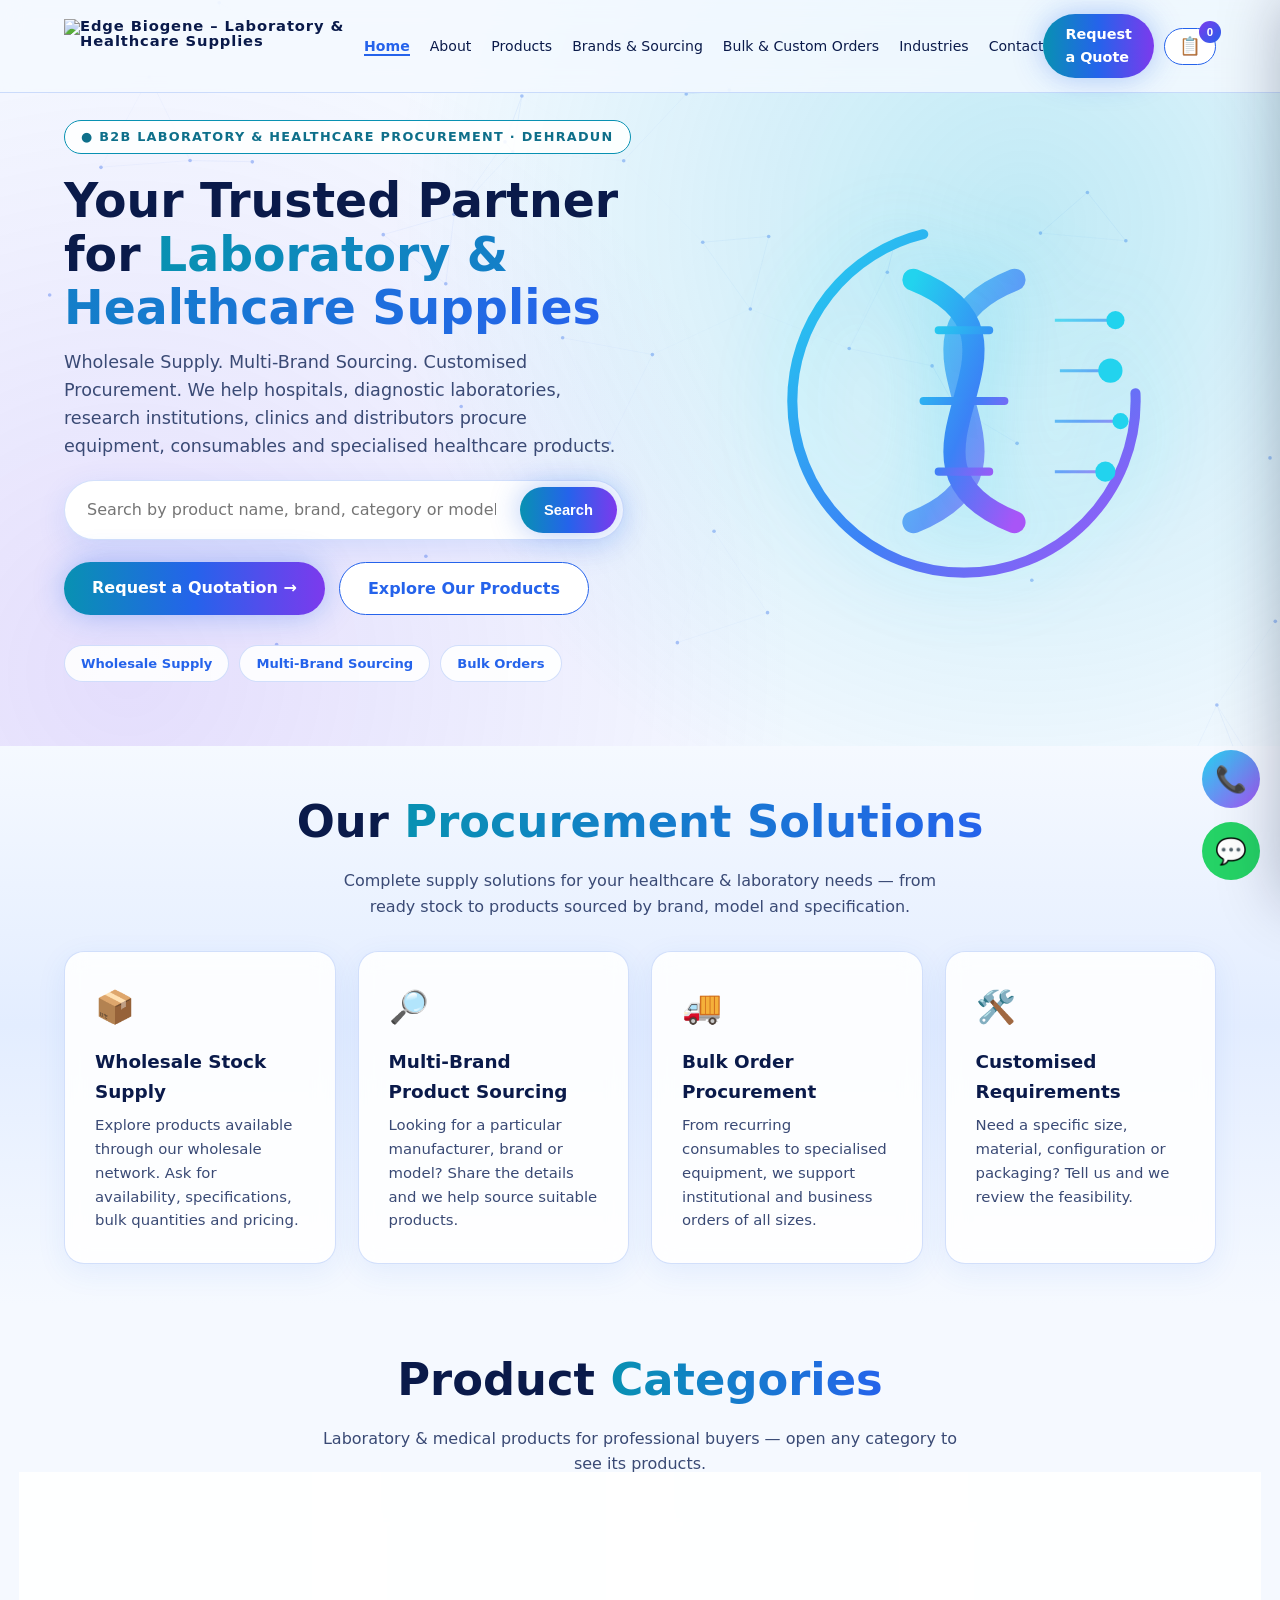
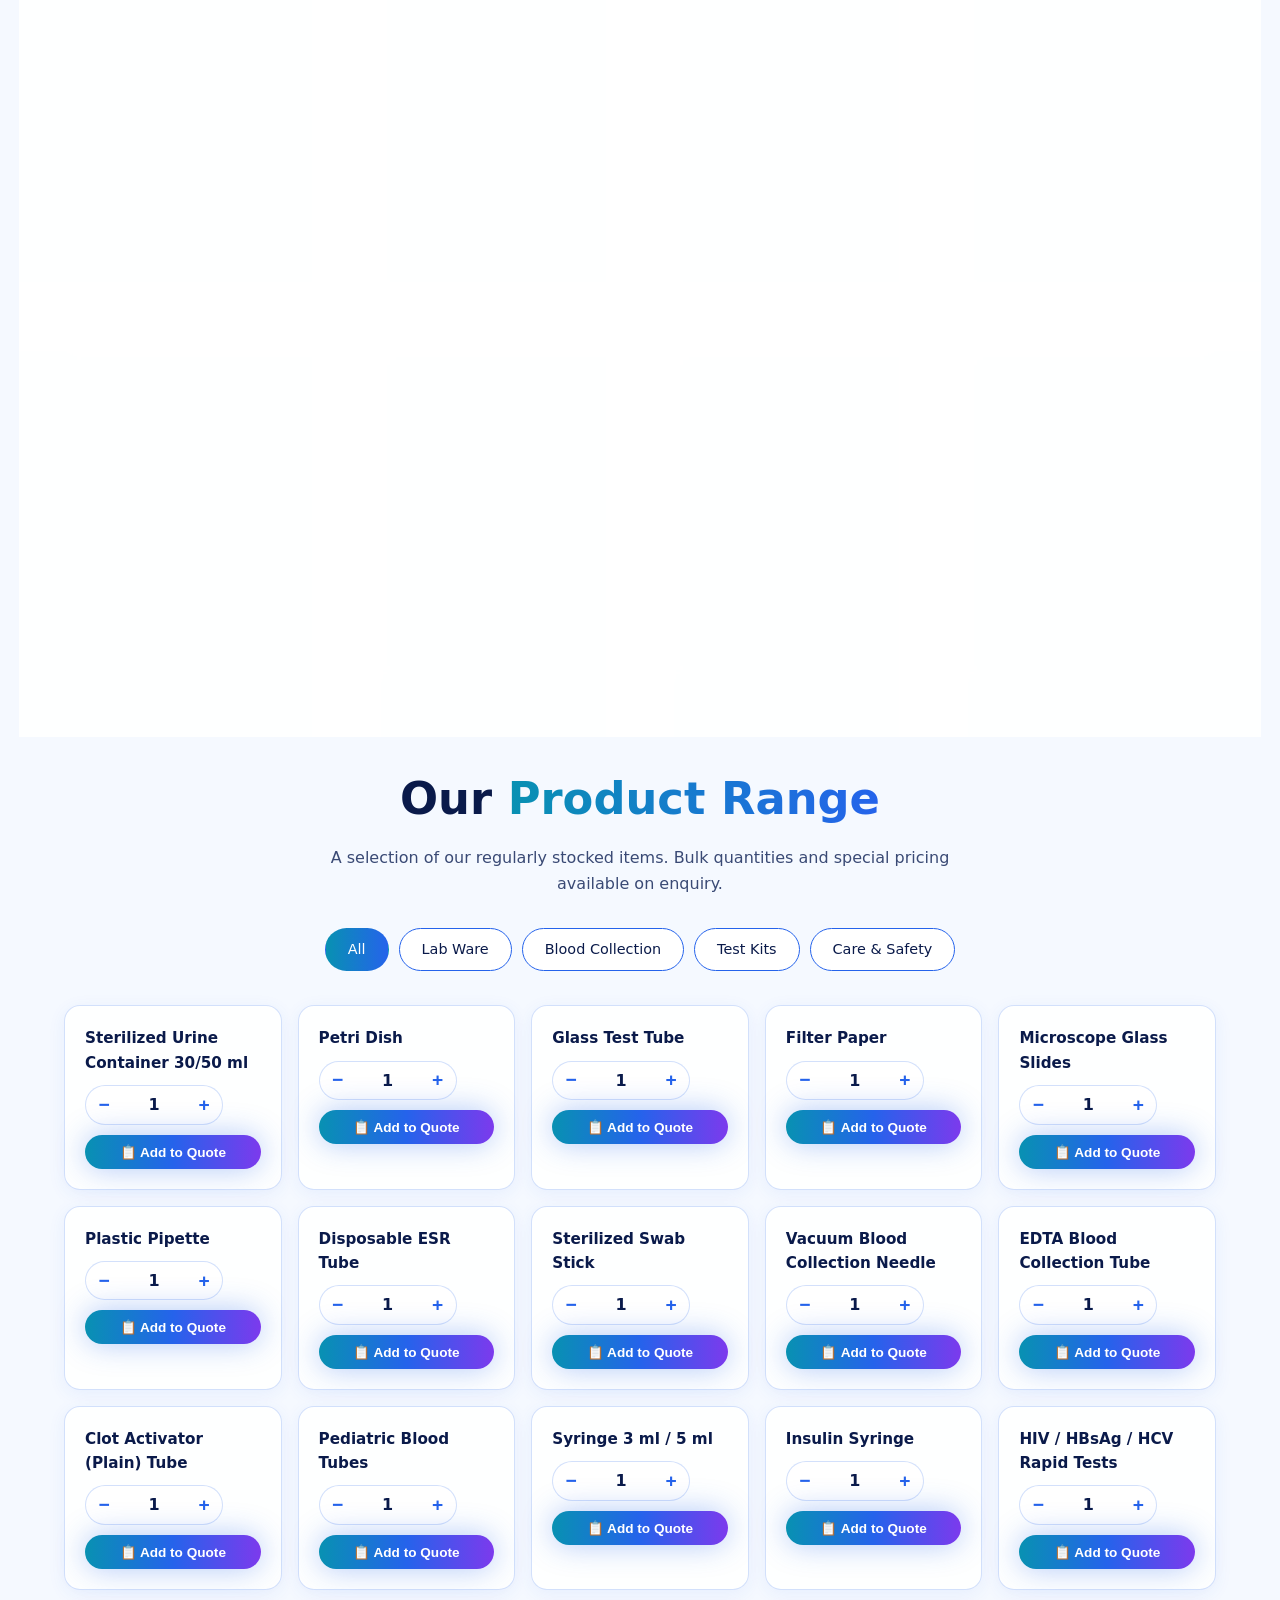
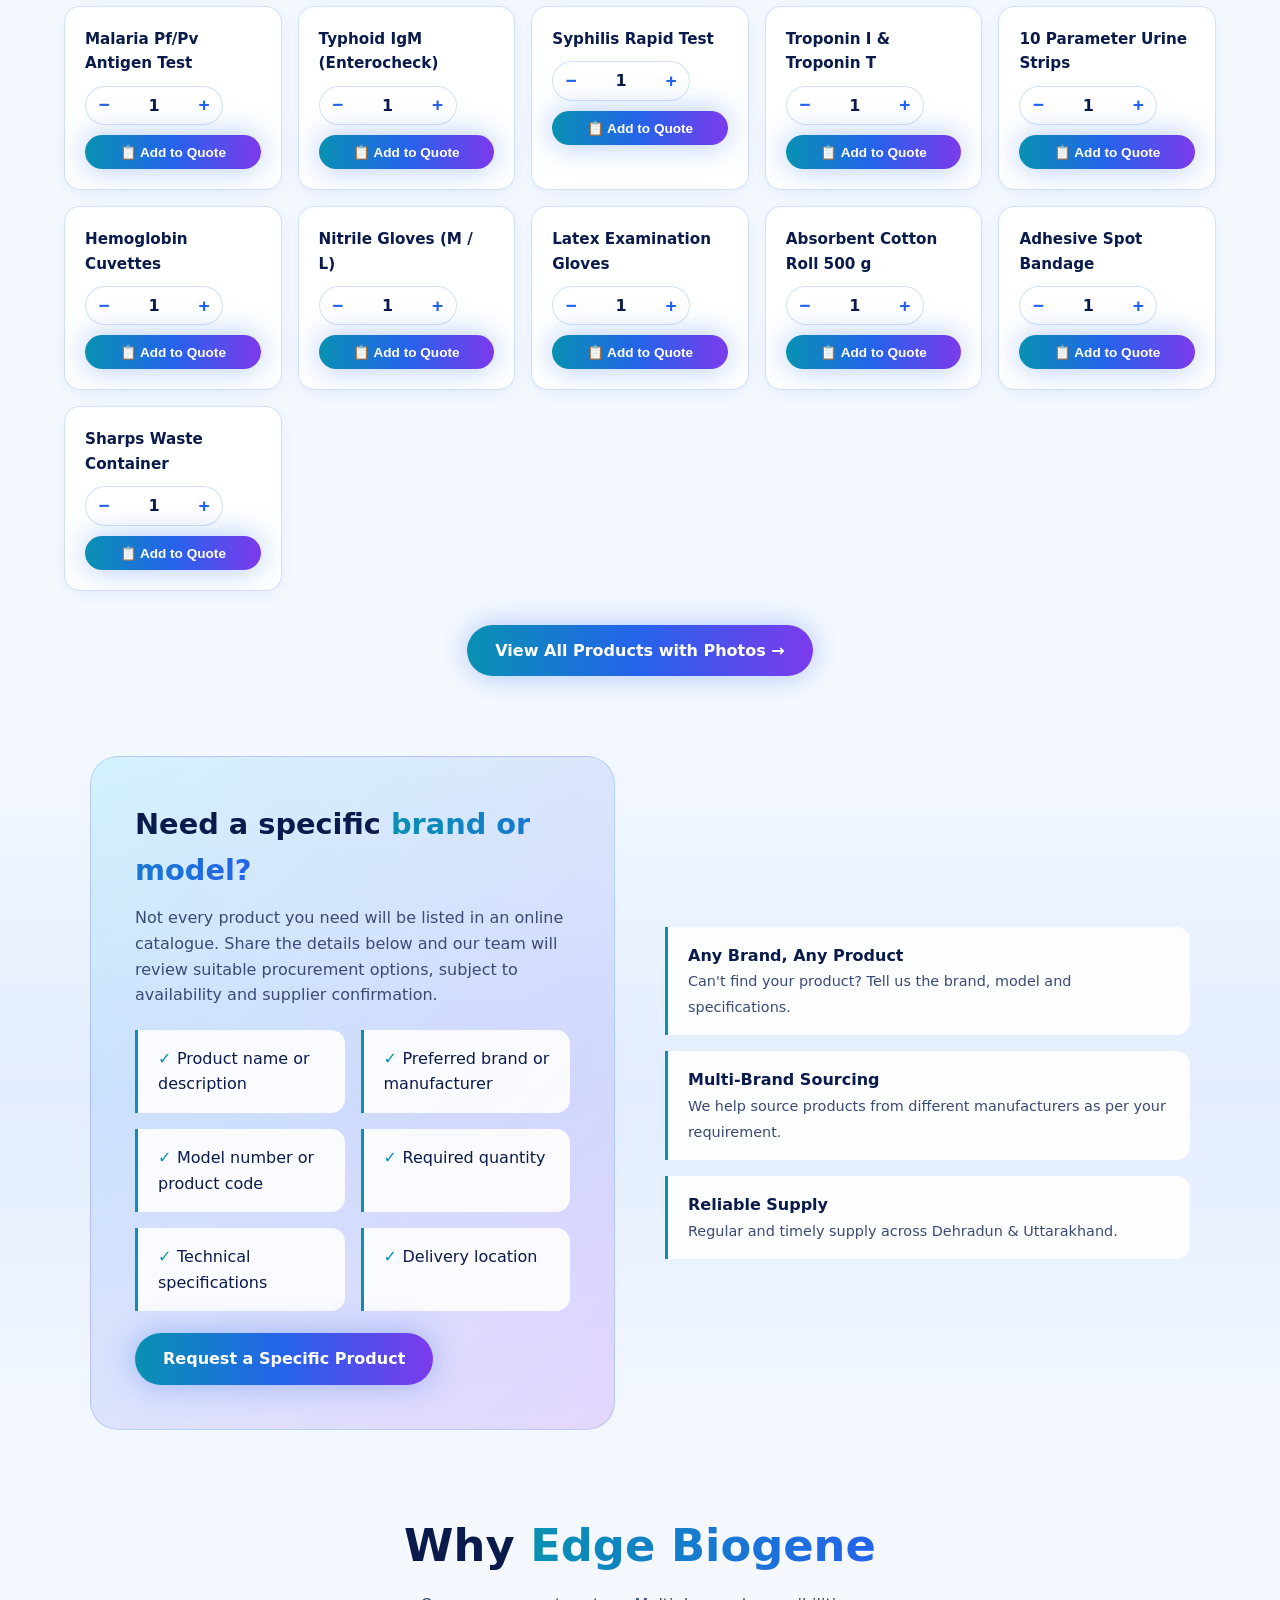
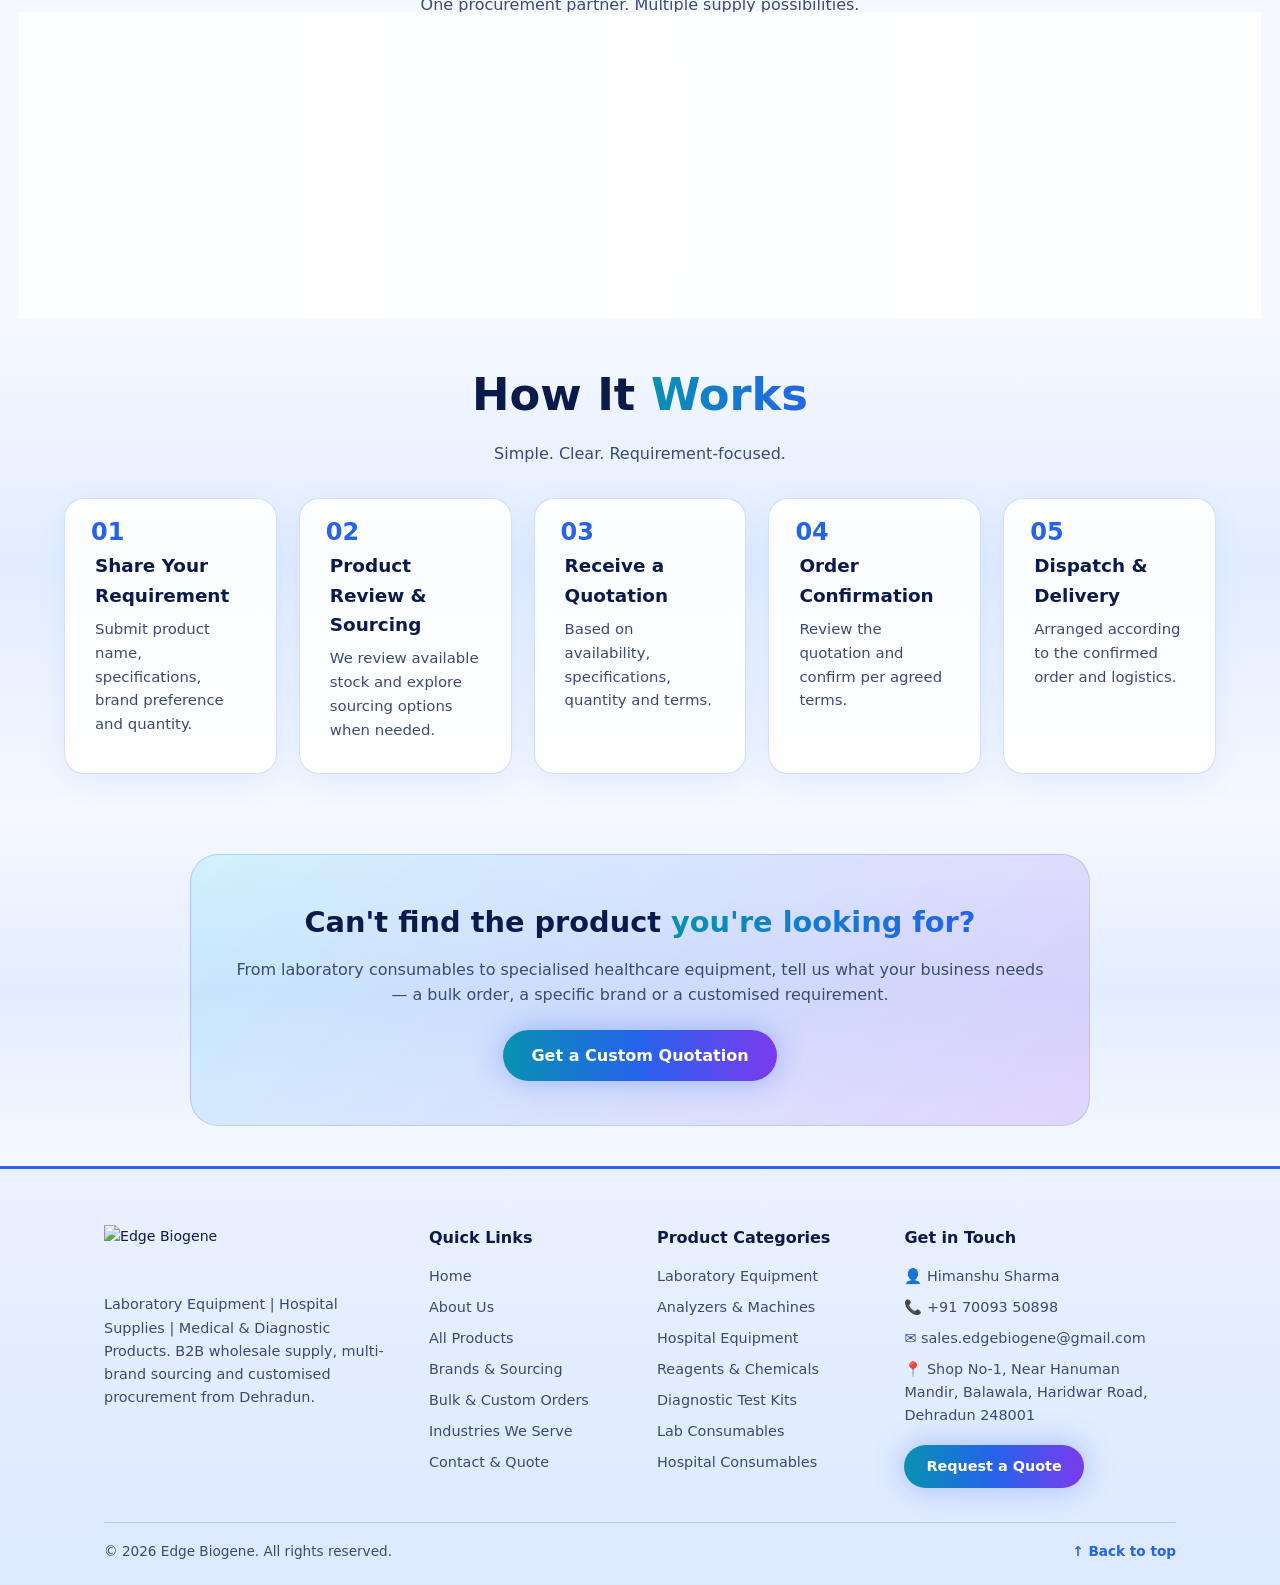
==== commit a3a484b4: "Add files via upload" ====
--- a/index.html
+++ b/index.html
@@ -46,23 +46,35 @@
 </svg></div>
 </section>
 
-<section class="phd" data-p="about" hidden><div class="crumb"><a href="#home">Home</a> › About Us</div><h1>About <span class="grad">Edge Biogene</span></h1><p>Your one-stop B2B partner for laboratory &amp; healthcare supplies.</p></section>
+<section class="phd" data-p="about" hidden><div class="crumb"><a href="#home">Home</a> › About Us</div><h1>About <span class="grad">Edge Biogene</span></h1><p style="font-weight:600;color:var(--tx);font-size:1.15rem">Your Trusted Partner in Laboratory &amp; Healthcare Supplies</p><p style="margin-top:8px">From Specialized Rapid Diagnostic Solutions to Complete Laboratory Supply — Our Journey Is Built on Trust, Quality, and Commitment.</p></section>
 <section class="phd" data-p="sourcing" hidden><div class="crumb"><a href="#home">Home</a> › Brands &amp; Sourcing</div><h1>Brands &amp; <span class="grad">Multi-Brand Sourcing</span></h1><p>Request products by manufacturer, brand, model or specification.</p></section>
 <section class="phd" data-p="bulk" hidden><div class="crumb"><a href="#home">Home</a> › Bulk &amp; Custom Orders</div><h1>Bulk &amp; <span class="grad">Custom Orders</span></h1><p>Procurement solutions designed around your requirements.</p></section>
 <section class="phd" data-p="industries" hidden><div class="crumb"><a href="#home">Home</a> › Industries We Serve</div><h1>Industries <span class="grad">We Serve</span></h1><p>Supporting professional healthcare &amp; laboratory buyers.</p></section>
 <section class="phd" data-p="contact" hidden><div class="crumb"><a href="#home">Home</a> › Contact</div><h1>Contact &amp; <span class="grad">Request a Quote</span></h1><p>Share your requirement and our team will get back to you with a quotation.</p></section>
-<section id="s-about" data-p="about" hidden><div class="why">
-<div class="rv"><h3 style="font-size:1.8rem;margin-bottom:14px">Who <span class="grad">we are</span></h3>
-<p class="abt">Edge Biogene is a B2B procurement and supply company based in Dehradun, Uttarakhand. We supply laboratory and hospital products on a wholesale basis to diagnostic laboratories, hospitals, clinics, research institutions and distributors.</p>
-<p class="abt">Beyond the products we keep in stock, we source items by brand, model and specification and arrange customised bulk requirements — so buyers have one dependable point of contact for their procurement needs.</p>
-<a class="btn" href="#contact">Request a Quotation</a></div>
-<div class="big rv"><h3 style="font-size:1.3rem">Company at a glance</h3><ul class="glance"><li><span>Business</span>Wholesale supply &amp; multi-brand sourcing</li><li><span>Serves</span>Hospitals, labs, clinics, institutions, distributors</li><li><span>Contact person</span>Himanshu Sharma</li><li><span>Phone / WhatsApp</span>+91 70093 50898</li><li><span>Email</span>sales.edgebiogene@gmail.com</li><li><span>Location</span>Balawala, Haridwar Road, Dehradun 248001</li></ul></div>
+<section id="a-story" data-p="about" hidden><h2 class="h2 rv">Our Story – How Edge Biogene <span class="grad">Began</span></h2>
+<div class="rv" style="max-width:860px;margin:0 auto"><p class="abt" style="text-align:center">Every business begins with a vision. At Edge Biogene, ours was simple: to make quality laboratory and healthcare products more accessible, reliable, and affordable for healthcare professionals.</p>
+<p class="abt" style="text-align:center">Based in Dehradun, Uttarakhand, Edge Biogene is an emerging laboratory and medical supplies company established with a commitment to supporting the evolving needs of the healthcare industry.</p></div>
+<div class="tl"><div class="tli rv"><span class="tn">1</span><h3>It began with rapid diagnostics</h3><p>Our journey began with a specialized focus on <b>Rapid Diagnostic Test Cards</b>, an essential part of modern diagnostic testing. With our understanding of diagnostic products and commitment to dependable sourcing, we started building relationships with laboratories, healthcare professionals, and institutional buyers.</p></div><div class="tli rv"><span class="tn">2</span><h3>As time passed, something important happened</h3><p>Our customers began approaching us with requirements beyond rapid diagnostic products. They needed laboratory consumables, sample collection tubes, vials, syringes, medical disposables, and several other essential products used in hospitals and diagnostic laboratories.</p></div><div class="tli rv"><span class="tn">3</span><h3>We listened and expanded</h3><p>Instead of limiting ourselves to a single product category, we saw an opportunity to become a more comprehensive supply partner. We listened to our customers, understood their requirements, and expanded our product portfolio to serve them better.</p></div><div class="tli rv"><span class="tn">4</span><h3>Today</h3><p>What started with rapid diagnostic products gradually evolved into a broader laboratory and healthcare supply business. Today, Edge Biogene is working towards becoming a <b>one-stop sourcing solution</b> for hospitals, diagnostic centres, NABL-accredited laboratories, healthcare institutions, and medical supply businesses.</p></div></div></section>
+<section id="a-partner" class="alt" data-p="about" hidden><div class="why">
+<div class="rv"><h3 style="font-size:1.8rem;margin-bottom:14px">More Than a Supplier – <span class="grad">Your Healthcare Sourcing Partner</span></h3>
+<p class="abt">At Edge Biogene, we believe every laboratory and healthcare institution has unique requirements. Some customers need regular supplies of essential laboratory consumables. Others require specific brands, specialized products, bulk quantities, or customized sourcing solutions. Our approach is designed to support both.</p>
+<p class="abt">Through our network of manufacturers, established brands, and supply partners, we aim to provide quality products, competitive wholesale pricing, and dependable procurement support.</p>
+<p class="abt">Whether you need rapid diagnostic test cards, laboratory tubes, sample collection products, medical disposables, or other healthcare essentials, our team works to identify suitable products according to your specifications.</p></div>
+<div class="big rv"><h3 style="font-size:1.4rem">And when a product is not readily available?</h3><p>We explore sourcing possibilities through our supplier network to help fulfil your requirements.</p><p style="font-weight:600;color:var(--tx)">Because at Edge Biogene, we believe our responsibility goes beyond selling products — it is about helping healthcare businesses find the supplies they need.</p></div>
 </div></section>
-<section id="s-model" class="alt" data-p="about" hidden><h2 class="h2 rv">Our <span class="grad">Business Model</span></h2><p class="sub rv">Three ways we support your procurement.</p>
-<div class="grid"><div class="card rv"><div class="ic">📦</div><h3>Wholesale Stock Supply</h3><p>Regularly used consumables, test kits and hospital supplies available from our stock for quick supply.</p></div><div class="card rv"><div class="ic">🔎</div><h3>Multi-Brand Sourcing</h3><p>Need a particular manufacturer or model? We source it for you based on availability and supplier confirmation.</p></div><div class="card rv"><div class="ic">🛠️</div><h3>Custom Bulk Procurement</h3><p>Specific sizes, materials, packaging and quantities arranged around your requirement.</p></div></div></section>
-<section id="s-appr" data-p="about" hidden><h2 class="h2 rv">Our <span class="grad">Approach</span></h2><p class="sub rv">How we like to work with our customers.</p>
-<div class="grid"><div class="card rv"><h3>Requirement First</h3><p>We start with what you need — product, brand, specification and quantity.</p></div><div class="card rv"><h3>Fresh Stock, Clear Details</h3><p>We focus on products with proper batch and expiry details.</p></div><div class="card rv"><h3>Transparent Quotations</h3><p>Pricing, availability, lead time, taxes and terms are confirmed in the quote.</p></div><div class="card rv"><h3>Responsive Service</h3><p>Quick replies on WhatsApp, phone and email for your enquiries.</p></div></div></section>
-<section id="s-sol" class="alt" data-p="home about">
+<section id="a-prod" data-p="about" hidden><h2 class="h2 rv">Our Products &amp; <span class="grad">Supply Solutions</span></h2><p class="sub rv">Edge Biogene supports hospitals, laboratories, diagnostic centres, and healthcare businesses with a growing range of products. Our portfolio continues to expand as we identify new requirements within the healthcare industry.</p><div class="grid"><div class="card rv"><div class="ic">🧪</div><h3>Rapid Diagnostic Test Cards</h3><p>Rapid testing products and diagnostic screening solutions.</p></div><div class="card rv"><div class="ic">🧫</div><h3>Laboratory Consumables</h3><p>Essential products used in routine laboratory operations.</p></div><div class="card rv"><div class="ic">🩸</div><h3>Sample Collection Products</h3><p>Blood collection tubes, vials, specimen containers, and related accessories.</p></div><div class="card rv"><div class="ic">💉</div><h3>Medical Disposables</h3><p>Syringes, injection-related consumables, and other healthcare essentials.</p></div><div class="card rv"><div class="ic">🏥</div><h3>Hospital &amp; Diagnostic Laboratory Supplies</h3><p>Products required for daily healthcare and diagnostic operations.</p></div><div class="card rv"><div class="ic">🔎</div><h3>Multi-Brand Product Sourcing</h3><p>Access to products from different manufacturers and established brands.</p></div><div class="card rv"><div class="ic">🚚</div><h3>Bulk &amp; Customized Procurement</h3><p>Product sourcing based on specific quantities, specifications, and institutional requirements.</p></div></div><p class="more"><a class="btn" href="#/products">Browse Our Products</a></p></section>
+<section id="a-how" class="alt" data-p="about" hidden><h2 class="h2 rv">How We Work – <span class="grad">Simple, Transparent &amp; Reliable</span></h2><p class="sub rv">We believe healthcare procurement should be straightforward.</p><div class="grid steps"><div class="card rv"><h3>Share Your Requirements</h3><p>Tell us which products you need, along with your preferred brand, specifications, and required quantity.</p></div><div class="card rv"><h3>Product Sourcing &amp; Quotation</h3><p>Our team reviews your requirements, checks product availability, and shares a competitive quotation with relevant product details.</p></div><div class="card rv"><h3>Order Confirmation</h3><p>Once you approve the quotation and confirm the order, we coordinate the procurement and fulfilment process.</p></div><div class="card rv"><h3>Order Delivery</h3><p>We arrange dispatch and delivery according to the agreed terms, product availability, and delivery schedule.</p></div></div><p class="rv" style="text-align:center;margin-top:26px;font-weight:700;font-size:1.15rem" ><span class="grad">One Requirement. One Reliable Supply Partner.</span></p></section>
+<section id="a-why" data-p="about" hidden><h2 class="h2 rv">Why Choose <span class="grad">Edge Biogene?</span></h2><div class="grid"><div class="card rv"><div class="ic">✅</div><h3>Quality-Focused Products</h3><p>We work with established brands and reliable supply partners to source products that meet customer specifications.</p></div><div class="card rv"><div class="ic">💰</div><h3>Competitive Wholesale Pricing</h3><p>Our sourcing network helps us offer competitive rates for bulk and institutional requirements.</p></div><div class="card rv"><div class="ic">🏷️</div><h3>Multi-Brand Sourcing</h3><p>We help customers source products from different brands without having to coordinate with multiple suppliers.</p></div><div class="card rv"><div class="ic">🛠️</div><h3>Customized Procurement Solutions</h3><p>Not every requirement is standard. Our team works to identify suitable sourcing options for specific product needs.</p></div><div class="card rv"><div class="ic">🤝</div><h3>Customer-Centric Approach</h3><p>We focus on clear communication, transparent quotations, and building long-term professional relationships.</p></div><div class="card rv"><div class="ic">📈</div><h3>Growing Product Portfolio</h3><p>From rapid diagnostic test cards to a wide range of laboratory and healthcare essentials, we keep expanding based on customer demand.</p></div></div></section>
+<section id="a-who" class="alt" data-p="about" hidden><h2 class="h2 rv">Who <span class="grad">We Serve</span></h2><p class="sub rv">Edge Biogene primarily operates as a B2B wholesale and institutional supply partner.</p><div class="bchips rv"><span>🏥 Hospitals &amp; healthcare institutions</span><span>🧪 Diagnostic centres &amp; pathology laboratories</span><span>🔬 NABL-accredited laboratories</span><span>📦 Medical &amp; laboratory equipment distributors</span><span>🏢 Healthcare businesses &amp; institutional procurement teams</span></div><p class="sub rv" style="margin-top:22px">We focus on serving professional healthcare and laboratory requirements rather than general retail consumers.</p></section>
+<section id="a-vm" data-p="about" hidden><div class="vmg"><div class="vmc rv"><div class="vi">🎯</div><h3>Our Vision</h3><p class="vh">To become a trusted one-stop sourcing partner for laboratory and healthcare supplies across India.</p><p>We envision a future where hospitals, laboratories, and healthcare businesses can access a broad range of quality products through a reliable, transparent, and efficient supply network.</p></div><div class="vmc rv"><div class="vi">🚀</div><h3>Our Mission</h3><p class="vh">To simplify laboratory and healthcare procurement by providing quality-focused products, competitive pricing, flexible sourcing solutions, and dependable customer support.</p><p>We aim to build long-term relationships through consistency, transparency, and a genuine understanding of our customers’ requirements.</p></div></div></section>
+<section id="a-brand" class="alt" data-p="about" hidden><div class="why">
+<div class="logobox rv"><span class="gl g1"></span><span class="gl g2"></span><img src="images/logo.png" alt="Edge Biogene logo – DNA helix with circuit nodes"></div>
+<div class="rv"><h3 style="font-size:1.8rem;margin-bottom:14px">Our <span class="grad">Identity</span></h3>
+<p class="abt">Our logo brings together life science and connected supply — the two things Edge Biogene stands for.</p>
+<ul class="lgm"><li><b>🧬 DNA helix</b><span>Laboratory science, diagnostics and healthcare.</span></li><li><b>🔗 Circuit lines &amp; nodes</b><span>A connected, technology-driven network of brands and suppliers.</span></li><li><b>⭕ Circular frame</b><span>One complete, end-to-end procurement partner.</span></li></ul></div>
+</div></section><section id="a-close" class="alt" data-p="about" hidden><div class="why"><div class="rv"><h3 style="font-size:1.8rem;margin-bottom:14px">Growing Together, <span class="grad">Supplying with Confidence</span></h3><p class="abt">Edge Biogene may be a relatively new name in the healthcare supply industry, but our ambition is clear. We are here to build lasting relationships, understand changing industry needs, and continuously improve the way healthcare products are sourced and supplied.</p><p class="abt">From our beginnings in rapid diagnostics to our expanding laboratory and healthcare product portfolio, every step of our journey is driven by one belief:</p></div><div class="quote rv"><span>“</span><p>When our customers grow, we grow with them.</p><small>Edge Biogene · Your Requirements. Our Commitment.</small></div></div></section>
+<section data-p="about" hidden><div class="big rv" style="max-width:900px;margin:auto;text-align:center"><h3>Looking for Reliable <span class="grad">Laboratory &amp; Healthcare Supplies?</span></h3><p>Share your product requirements with our team and receive a customized quotation.</p><a class="btn" href="#contact">Request a Quotation</a> <a class="btn o" href="#contact">Contact Our Team</a><p style="margin-top:16px;font-size:.88rem">Based in Dehradun, Uttarakhand, India.</p></div></section>
+<section id="s-sol" class="alt" data-p="home">
 <h2 class="h2 rv">Our <span class="grad">Procurement Solutions</span></h2>
 <p class="sub rv">Complete supply solutions for your healthcare &amp; laboratory needs — from ready stock to products sourced by brand, model and specification.</p>
 <div class="grid"><div class="card rv"><div class="ic">📦</div><h3>Wholesale Stock Supply</h3><p>Explore products available through our wholesale network. Ask for availability, specifications, bulk quantities and pricing.</p></div><div class="card rv"><div class="ic">🔎</div><h3>Multi-Brand Product Sourcing</h3><p>Looking for a particular manufacturer, brand or model? Share the details and we help source suitable products.</p></div><div class="card rv"><div class="ic">🚚</div><h3>Bulk Order Procurement</h3><p>From recurring consumables to specialised equipment, we support institutional and business orders of all sizes.</p></div><div class="card rv"><div class="ic">🛠️</div><h3>Customised Requirements</h3><p>Need a specific size, material, configuration or packaging? Tell us and we review the feasibility.</p></div></div>
@@ -110,13 +122,13 @@
 <div class="grid"><div class="card rv"><div class="ic">🏥</div><h3>Hospitals &amp; Healthcare Facilities</h3><p>Medical equipment, clinical supplies and healthcare consumables.</p></div><div class="card rv"><div class="ic">🧪</div><h3>Diagnostic Laboratories</h3><p>Routine lab products, sample collection supplies and diagnostic kits.</p></div><div class="card rv"><div class="ic">🎓</div><h3>Research &amp; Educational Institutions</h3><p>Instruments, glassware, plasticware and research supplies.</p></div><div class="card rv"><div class="ic">🩺</div><h3>Clinics &amp; Healthcare Centres</h3><p>Medical supplies and equipment for clinical operations.</p></div><div class="card rv"><div class="ic">📦</div><h3>Medical &amp; Lab Distributors</h3><p>Wholesale products and sourcing support for resale.</p></div><div class="card rv"><div class="ic">🏭</div><h3>Industrial &amp; QC Laboratories</h3><p>Equipment, instruments and consumables for testing and quality control.</p></div></div>
 </section>
 
-<section id="s-why" data-p="home about industries">
+<section id="s-why" data-p="home industries">
 <h2 class="h2 rv">Why <span class="grad">Edge Biogene</span></h2>
 <p class="sub rv">One procurement partner. Multiple supply possibilities.</p>
 <div class="grid"><div class="card rv"><h3>Wholesale-Focused Approach</h3><p>We work with business and institutional purchasing requirements.</p></div><div class="card rv"><h3>Multi-Brand Sourcing Assistance</h3><p>Request products by manufacturer, model or detailed specifications.</p></div><div class="card rv"><h3>Custom Requirement Support</h3><p>We evaluate sourcing options for non-standard or specialised requests.</p></div><div class="card rv"><h3>Transparent Quotations</h3><p>Pricing, availability, lead times, taxes and terms are confirmed in the quotation.</p></div></div>
 </section>
 
-<section id="s-proc" class="alt" data-p="home about sourcing bulk">
+<section id="s-proc" class="alt" data-p="home sourcing bulk">
 <h2 class="h2 rv">How It <span class="grad">Works</span></h2>
 <p class="sub rv">Simple. Clear. Requirement-focused.</p>
 <div class="grid steps"><div class="card rv"><h3>Share Your Requirement</h3><p>Submit product name, specifications, brand preference and quantity.</p></div><div class="card rv"><h3>Product Review &amp; Sourcing</h3><p>We review available stock and explore sourcing options when needed.</p></div><div class="card rv"><h3>Receive a Quotation</h3><p>Based on availability, specifications, quantity and terms.</p></div><div class="card rv"><h3>Order Confirmation</h3><p>Review the quotation and confirm per agreed terms.</p></div><div class="card rv"><h3>Dispatch &amp; Delivery</h3><p>Arranged according to the confirmed order and logistics.</p></div></div>
@@ -149,13 +161,12 @@
 <div class="steps2"><div class="st2 rv"><b>1</b><h4>Send your requirement</h4><p>Share product, brand, quantity and location.</p></div><div class="st2 rv"><b>2</b><h4>We review &amp; quote</h4><p>We check stock or source from suppliers and send a quotation.</p></div><div class="st2 rv"><b>3</b><h4>Confirm &amp; dispatch</h4><p>Confirm the quote and we arrange dispatch.</p></div></div>
 </section>
 
-<section id="s-faq" data-p="about sourcing bulk contact">
+<section id="s-faq" data-p="sourcing bulk contact">
 <h2 class="h2 rv">Frequently Asked <span class="grad">Questions</span></h2>
-<p class="sub rv"></p>
 <div class="faq rv"><details><summary>Do you supply laboratory and hospital products in bulk?</summary><p>Yes. We support B2B wholesale enquiries for laboratory products, hospital supplies and consumables. Availability and pricing depend on the items and quantities.</p></details><details><summary>Can I request a particular brand or manufacturer?</summary><p>Yes. Share the manufacturer, brand, model number or specifications and our team will review suitable sourcing options.</p></details><details><summary>What if the product I need is not listed?</summary><p>Submit a custom sourcing enquiry with the product name, photographs, specifications or catalogue reference.</p></details><details><summary>Do you offer customised products?</summary><p>We accept enquiries for specified sizes, materials, configurations and packaging. Feasibility depends on manufacturer capabilities and minimum order quantities.</p></details><details><summary>Can I get wholesale pricing without buying online?</summary><p>Yes. Use Request a Quote. Pricing is confirmed through a quotation.</p></details><details><summary>Do you supply throughout India?</summary><p>Delivery coverage is confirmed based on your location, product type and order requirements.</p></details></div>
 </section>
 
-<section class="alt" data-p="home about sourcing bulk industries"><div class="big rv" style="max-width:900px;margin:auto;text-align:center"><h3>Can't find the product <span class="grad">you're looking for?</span></h3><p>From laboratory consumables to specialised healthcare equipment, tell us what your business needs — a bulk order, a specific brand or a customised requirement.</p><a class="btn" href="#contact">Get a Custom Quotation</a></div></section>
+<section class="alt" data-p="home sourcing bulk industries"><div class="big rv" style="max-width:900px;margin:auto;text-align:center"><h3>Can't find the product <span class="grad">you're looking for?</span></h3><p>From laboratory consumables to specialised healthcare equipment, tell us what your business needs — a bulk order, a specific brand or a customised requirement.</p><a class="btn" href="#contact">Get a Custom Quotation</a></div></section>
 
 <section id="pp"><h2 class="h2">All <span class="grad">Products</span></h2>
 <p class="sub">Real products from our stock. Don't see your brand or item? We can arrange any company's product and customise orders.</p>
--- a/style.css
+++ b/style.css
@@ -13,8 +13,8 @@
 .btn{display:inline-block;padding:13px 28px;border-radius:50px;background:linear-gradient(90deg,var(--c1),var(--c2),var(--c3));color:#fff;font-weight:600;text-decoration:none;border:0;cursor:pointer;font-size:1rem;box-shadow:0 0 30px rgba(37,99,235,.35);transition:.3s}
 .btn:hover{transform:translateY(-3px);box-shadow:0 0 45px rgba(34,211,238,.6)}
 .btn.o{background:#fff;color:var(--c2);border:1.5px solid var(--c2);box-shadow:none}.btn.o:hover{background:var(--c2);color:#fff}
-section{padding:52px 5%;position:relative}
-.hero{min-height:100vh;display:grid;grid-template-columns:1.1fr .9fr;align-items:center;gap:30px;padding-top:120px;background:radial-gradient(circle at 80% 30%,rgba(6,182,212,.22),transparent 55%),radial-gradient(circle at 10% 90%,rgba(124,58,237,.14),transparent 50%)}
+section{padding:40px 5%;position:relative}
+.hero{min-height:auto;padding-bottom:64px;display:grid;grid-template-columns:1.1fr .9fr;align-items:center;gap:30px;padding-top:120px;background:radial-gradient(circle at 80% 30%,rgba(6,182,212,.22),transparent 55%),radial-gradient(circle at 10% 90%,rgba(124,58,237,.14),transparent 50%)}
 .tag{display:inline-block;padding:6px 16px;border:1px solid var(--c1);border-radius:50px;color:#0e6f8a;font-weight:600;font-size:.8rem;letter-spacing:.1em;margin-bottom:20px;background:var(--card)}
 h1{font-size:clamp(2.2rem,5.2vw,4.2rem);line-height:1.1;font-weight:800;margin-bottom:20px}
 .hero p{color:var(--mu);font-size:1.1rem;max-width:560px;margin-bottom:34px}
@@ -28,8 +28,8 @@
 @keyframes spin{to{transform:rotate(360deg)}}
 .node{animation:pulse 2.4s ease-in-out infinite}
 @keyframes pulse{50%{opacity:.3}}
-.h2{text-align:center;font-size:clamp(1.8rem,3.5vw,2.8rem);font-weight:800;margin-bottom:12px}
-.sub{text-align:center;color:var(--mu);max-width:640px;margin:0 auto 54px}
+.h2{text-align:center;font-size:clamp(1.8rem,3.5vw,2.8rem);font-weight:800;margin-top:0;margin-bottom:10px}
+.sub{text-align:center;color:var(--mu);max-width:640px;margin:0 auto 32px}
 .grid{display:grid;grid-template-columns:repeat(auto-fit,minmax(240px,1fr));gap:22px;max-width:1200px;margin:auto}
 .card{background:var(--card);border:1px solid var(--line);border-radius:20px;padding:30px;backdrop-filter:blur(10px);transition:.4s;position:relative;overflow:hidden}
 .card{box-shadow:0 8px 30px rgba(37,99,235,.08)}.p{box-shadow:0 4px 18px rgba(37,99,235,.07)}.card:hover{transform:translateY(-8px);border-color:var(--c1);box-shadow:0 15px 50px rgba(34,211,238,.18)}
@@ -68,7 +68,7 @@
 @media(max-width:820px){.ham{display:block}nav .rt .btn{display:none}
 nav ul{display:flex;flex-direction:column;gap:0;position:absolute;top:100%;left:0;right:0;background:rgba(245,249,255,.98);backdrop-filter:blur(14px);padding:0 5%;max-height:0;overflow:hidden;opacity:0;pointer-events:none;transition:max-height .4s,opacity .3s,padding .3s;border-bottom:1px solid var(--line);box-shadow:0 20px 40px rgba(5,15,50,.12)}
 nav.open ul{max-height:420px;opacity:1;pointer-events:auto;padding:8px 5% 16px}
-nav ul li a{display:block;padding:14px 4px;font-size:1.05rem;border-bottom:1px solid var(--line)}.hero,.why,.contact{grid-template-columns:1fr}.dna{order:-1}.dna svg{width:230px}section{padding:40px 5%}}
+nav ul li a{display:block;padding:14px 4px;font-size:1.05rem;border-bottom:1px solid var(--line)}.hero,.why,.contact{grid-template-columns:1fr}.dna{order:-1}.dna svg{width:230px}section{padding:32px 5%}}
 @media(prefers-reduced-motion:reduce){*{animation:none!important;transition:none!important}.rv{opacity:1;transform:none}}
 
 #pp{display:none;padding-top:110px;min-height:100vh}
@@ -193,3 +193,24 @@
 @keyframes pls{0%,100%{box-shadow:0 0 0 0 rgba(37,99,235,.4)}50%{box-shadow:0 0 0 12px rgba(37,99,235,0)}}.st2 h4{margin-bottom:4px}.st2 p{color:var(--mu);font-size:.88rem}
 @media(max-width:1000px){.qc{grid-template-columns:repeat(2,1fr)}.cgrid{grid-template-columns:1fr}}
 @media(max-width:600px){.qc{grid-template-columns:1fr}.r2{grid-template-columns:1fr}.steps2{grid-template-columns:1fr}.cform{padding:24px 18px}}
+
+.phd{padding-bottom:40px}
+.logobox{position:relative;display:grid;place-items:center;padding:44px 30px;border-radius:28px;background:var(--card,#fff);border:1px solid var(--line);box-shadow:0 20px 50px rgba(37,99,235,.12);overflow:hidden}
+.logobox img{position:relative;width:100%;max-width:440px;height:auto;animation:flt 4s ease-in-out infinite}
+.gl{position:absolute;border-radius:50%;filter:blur(40px);opacity:.45;animation:fl2 8s ease-in-out infinite}.g1{width:180px;height:180px;background:#22d3ee;top:-50px;left:-40px}.g2{width:200px;height:200px;background:#7c3aed;bottom:-70px;right:-50px;animation-delay:-4s}@keyframes fl2{50%{transform:translate(24px,18px)}}
+.lgm{list-style:none;display:grid;gap:12px}.lgm li{padding:14px 18px;border-radius:16px;background:var(--card,#fff);border:1px solid var(--line);transition:.3s}.lgm li:hover{transform:translateX(6px);border-color:var(--c2)}.lgm b{display:block}.lgm span{color:var(--mu);font-size:.9rem}
+@media(max-width:600px){.logobox{padding:30px 18px}}
+.hero h1{font-size:clamp(2rem,3.7vw,3.3rem);line-height:1.12;margin-bottom:14px}.hero p{margin-bottom:20px}
+@media(max-width:820px){.hero h1{font-size:clamp(1.8rem,7vw,2.4rem)}}
+
+.tl{position:relative;max-width:900px;margin:32px auto 0;padding-left:44px}.tl:before{content:"";position:absolute;left:14px;top:8px;bottom:8px;width:3px;border-radius:3px;background:linear-gradient(var(--c1),var(--c2),var(--c3))}
+.tli{position:relative;margin-bottom:20px;padding:22px 26px;border-radius:20px;background:var(--card,#fff);border:1px solid var(--line);transition:.35s}.tli:hover{transform:translateX(8px);border-color:var(--c2);box-shadow:0 14px 34px rgba(37,99,235,.14)}
+.tli h3{margin-bottom:6px;font-size:1.15rem}.tli p{color:var(--mu);font-size:.95rem}.tli p b{color:var(--tx)}
+.tn{position:absolute;left:-44px;top:20px;width:30px;height:30px;border-radius:50%;background:linear-gradient(135deg,var(--c1),var(--c3));color:#fff;display:grid;place-items:center;font-size:.85rem;font-weight:800;animation:pls 2.6s ease-in-out infinite}
+.vmg{display:grid;grid-template-columns:1fr 1fr;gap:24px;max-width:1100px;margin:auto}
+.vmc{padding:34px;border-radius:26px;color:#fff;background:linear-gradient(135deg,#0b1d4f,#1d4ed8 60%,#7c3aed);position:relative;overflow:hidden;transition:.4s}.vmc:hover{transform:translateY(-6px);box-shadow:0 24px 50px rgba(37,99,235,.3)}
+.vmc:after{content:"";position:absolute;width:200px;height:200px;border-radius:50%;right:-60px;top:-60px;background:rgba(255,255,255,.1);animation:fl2 8s ease-in-out infinite}
+.vi{font-size:2rem;margin-bottom:10px}.vmc h3{font-size:1.5rem;margin-bottom:10px}.vmc .vh{font-weight:600;font-size:1.05rem;margin-bottom:12px}.vmc p{opacity:.92}
+.quote{padding:40px 34px;border-radius:26px;text-align:center;background:var(--card,#fff);border:1px solid var(--line);box-shadow:0 20px 50px rgba(37,99,235,.12);position:relative}
+.quote span{display:block;font-size:4.5rem;line-height:.6;height:34px;color:var(--c2);font-family:Georgia,serif}.quote p{font-size:1.5rem;font-weight:800;line-height:1.35;margin:14px 0}.quote small{color:var(--mu)}
+@media(max-width:820px){.vmg{grid-template-columns:1fr}.tl{padding-left:36px}.tn{left:-36px}.tli{padding:18px}}
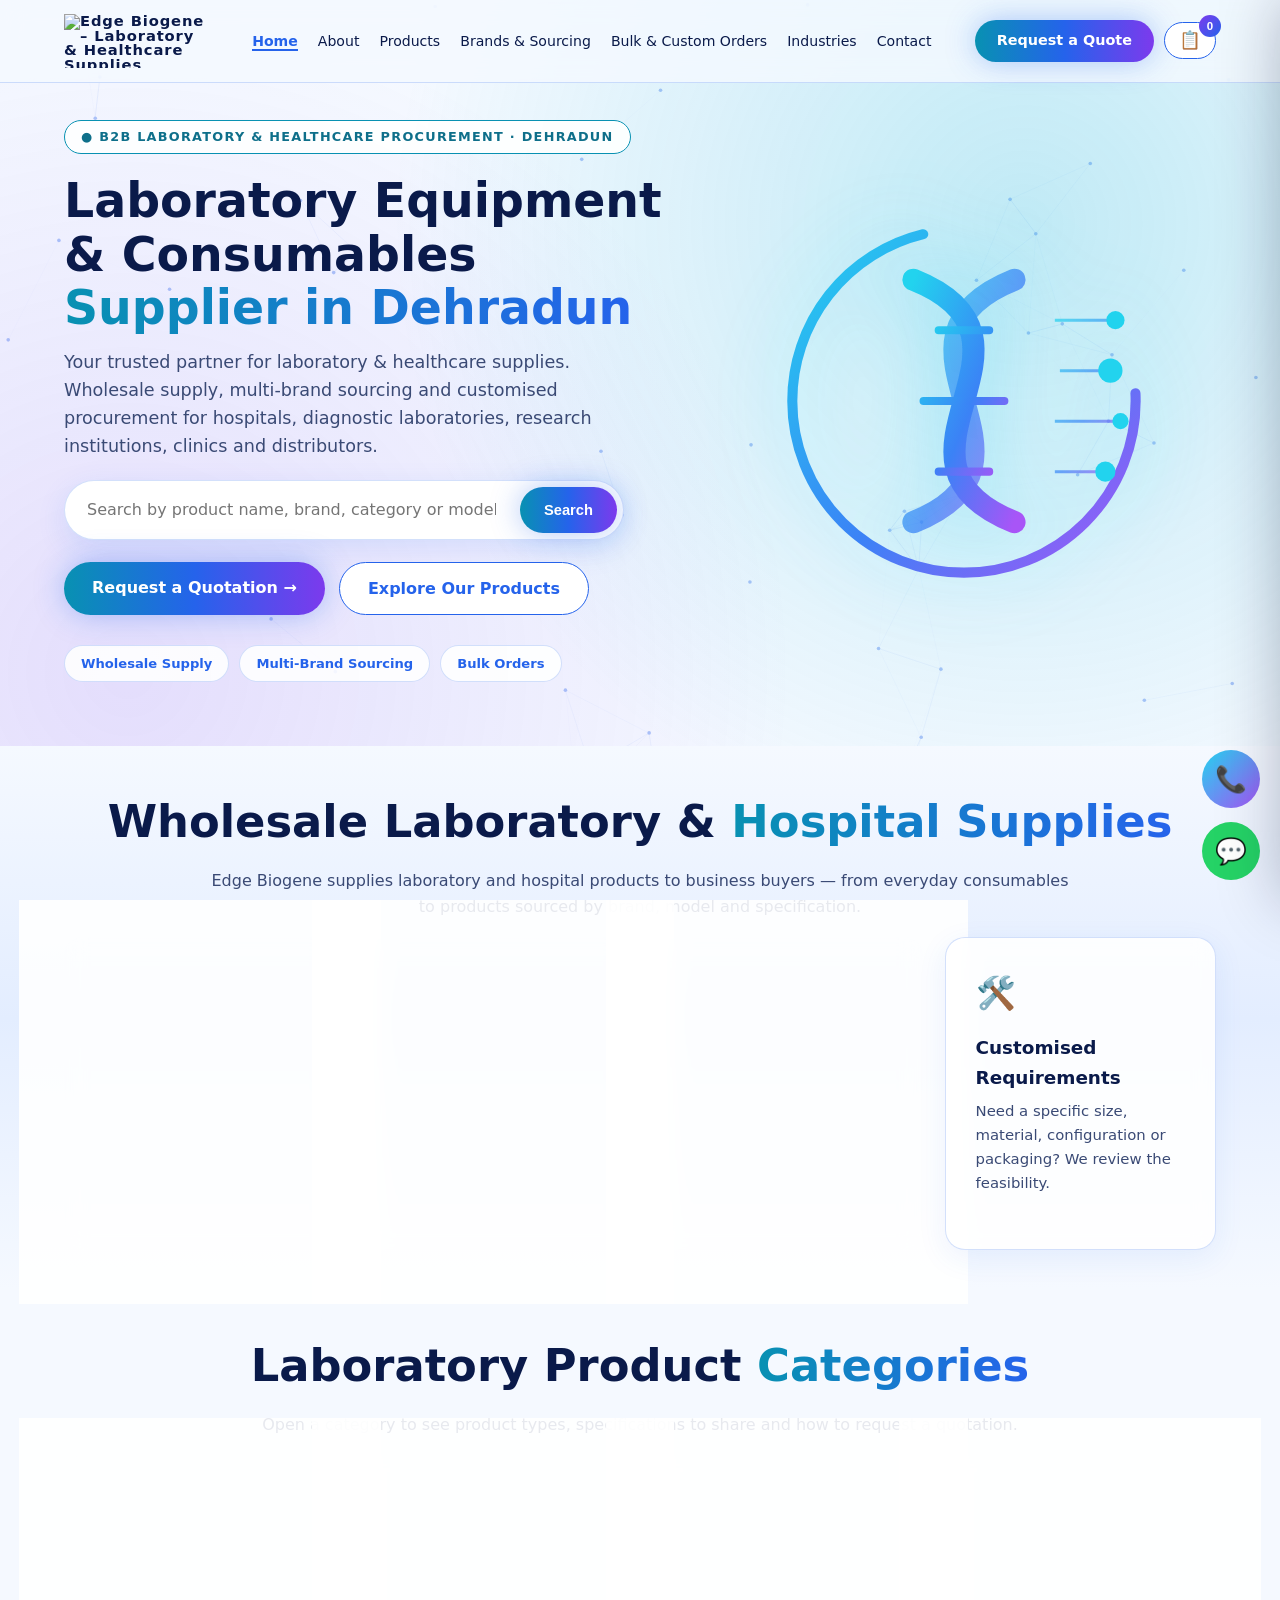
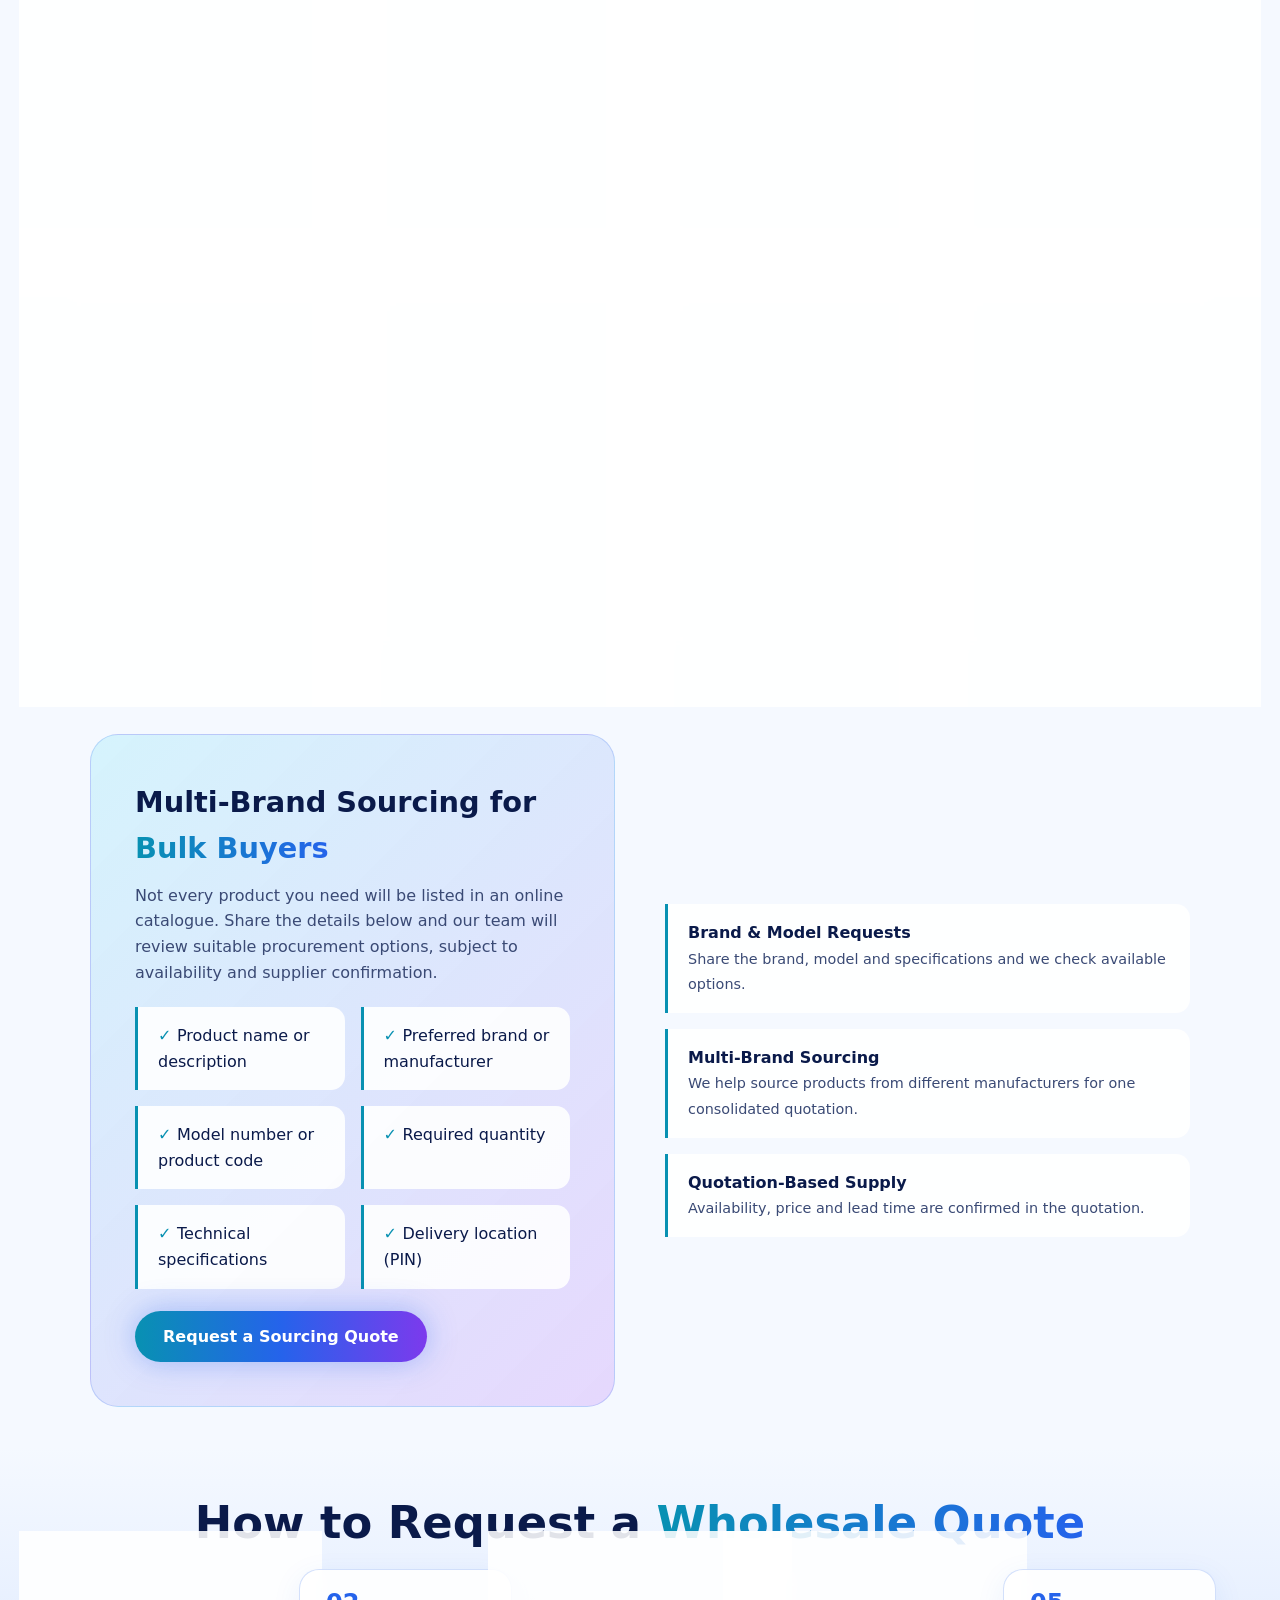
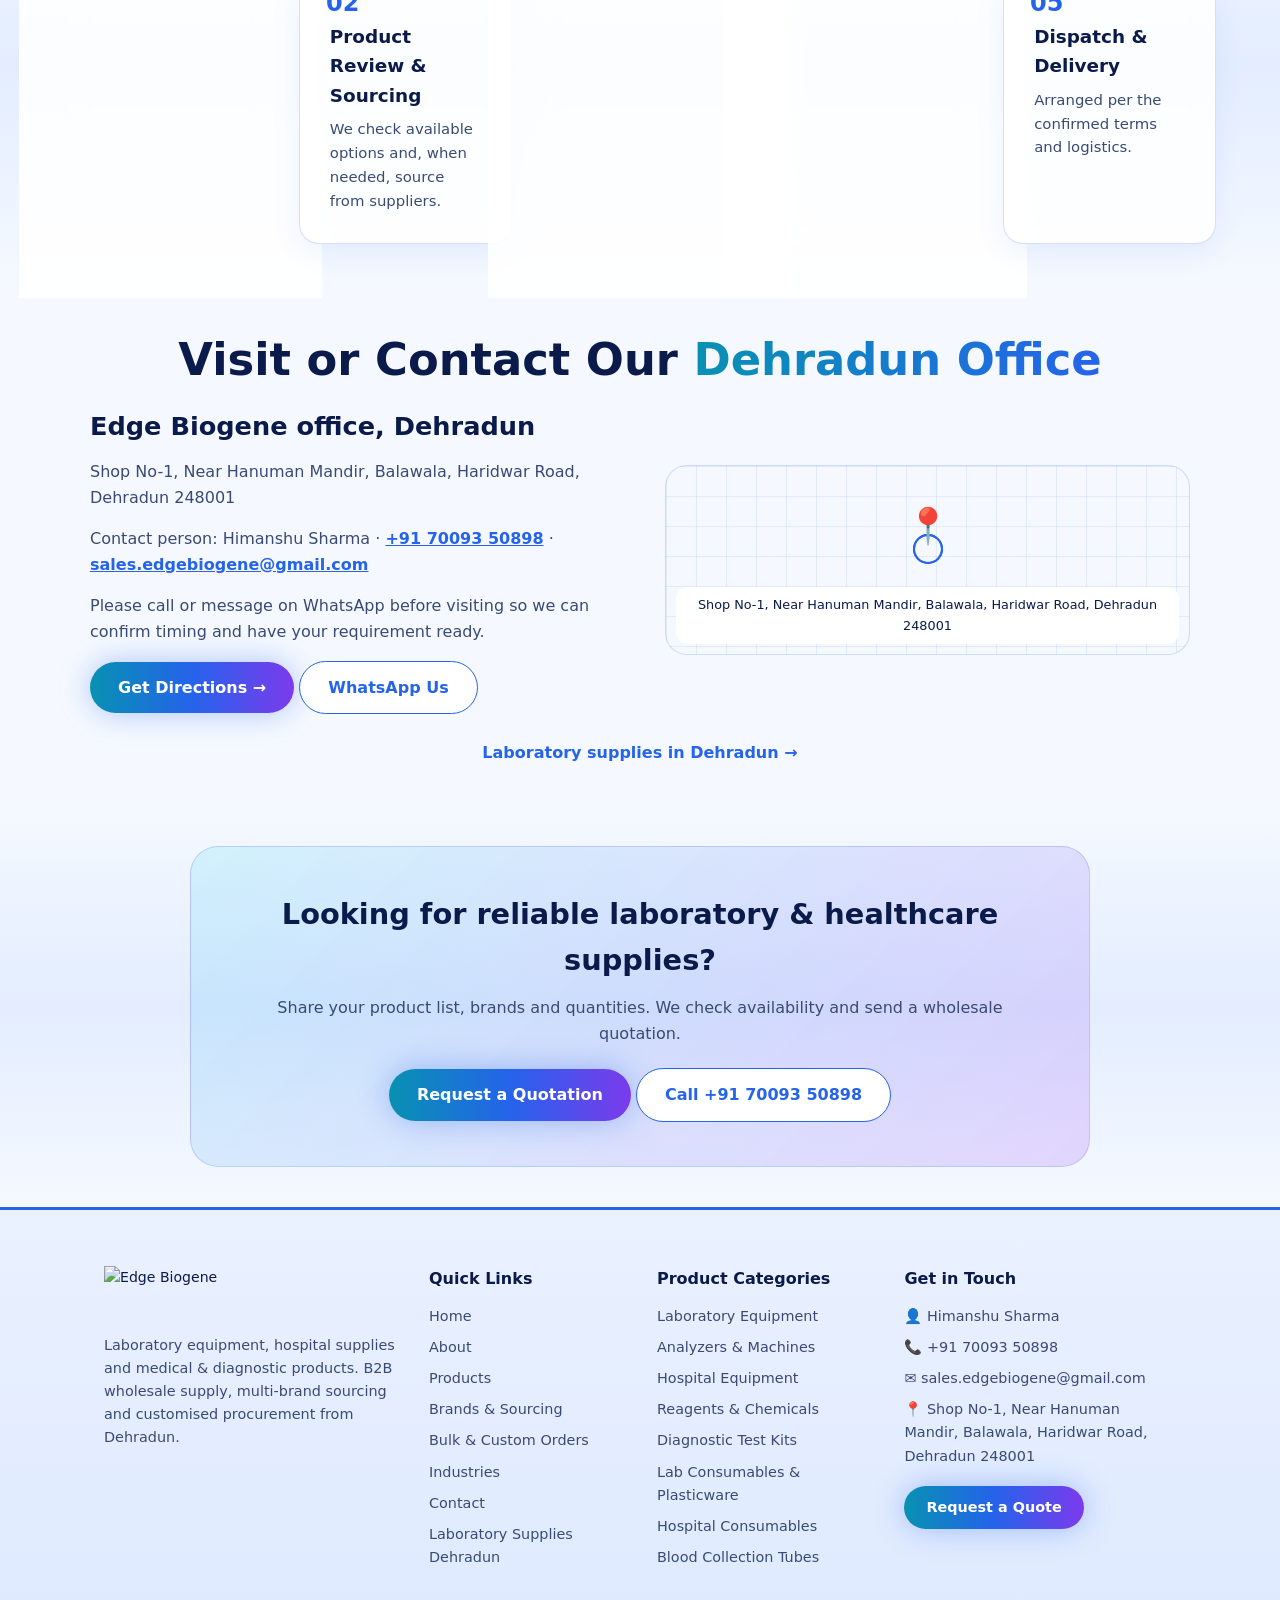
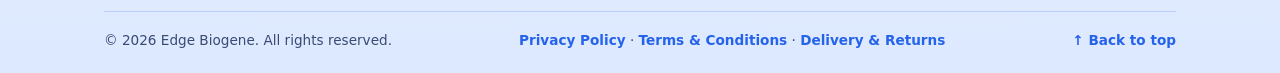
==== commit fa36bc97: "Add files via upload" ====
--- a/index.html
+++ b/index.html
@@ -1,26 +1,24 @@
 <!DOCTYPE html>
-<html lang="en">
+<html lang="en-IN">
 <head>
 <meta charset="utf-8">
 <meta name="viewport" content="width=device-width, initial-scale=1, viewport-fit=cover">
-<title>Edge Biogene | Laboratory & Medical Supplies Wholesale, Dehradun</title>
-<meta name="description" content="Wholesale laboratory equipment, hospital supplies and medical consumables from Edge Biogene, Dehradun. Request bulk pricing and custom multi-brand sourcing. Call +91 70093 50898.">
-<meta name="keywords" content="Edge Biogene, medical wholesale Dehradun, lab consumables, hospital supplies, rapid test kits, syringes, gloves, blood collection tubes, Haridwar Road, Balawala">
-<meta property="og:title" content="Edge Biogene – Hospital & Lab Consumables Wholesale, Dehradun">
-<meta property="og:description" content="Wholesale supply, multi-brand sourcing and customised procurement for labs and hospitals.">
-<meta property="og:type" content="website">
-<script type="application/ld+json">{"@context":"https://schema.org","@type":"MedicalBusiness","name":"Edge Biogene","description":"B2B wholesale supplier and multi-brand sourcing partner for laboratory and hospital products","telephone":"+917009350898","email":"sales.edgebiogene@gmail.com","address":{"@type":"PostalAddress","streetAddress":"Shop No-1, Near Hanuman Mandir, Balawala, Haridwar Road","addressLocality":"Dehradun","addressRegion":"Uttarakhand","postalCode":"248001","addressCountry":"IN"}}</script>
-<link rel="icon" href="images/favicon.png">
-<link rel="stylesheet" href="style.css">
+<title>Laboratory Equipment Supplier in Dehradun | Edge Biogene</title>
+<meta name="description" content="Lab equipment, diagnostic reagents and laboratory consumables from Edge Biogene in Dehradun. Request multi-brand bulk sourcing and PAN India quotations.">
+<link rel="canonical" href="https://edgebiogene.com/">
+<meta name="robots" content="index, follow, max-image-preview:large">
+<meta name="theme-color" content="#2563eb">
+<meta property="og:type" content="website"><meta property="og:site_name" content="Edge Biogene"><meta property="og:title" content="Laboratory Equipment Supplier in Dehradun | Edge Biogene"><meta property="og:description" content="Lab equipment, diagnostic reagents and laboratory consumables from Edge Biogene in Dehradun. Request multi-brand bulk sourcing and PAN India quotations."><meta property="og:url" content="https://edgebiogene.com/"><meta property="og:image" content="https://edgebiogene.com/images/logo.png">
+<meta name="twitter:card" content="summary"><meta name="twitter:title" content="Laboratory Equipment Supplier in Dehradun | Edge Biogene"><meta name="twitter:description" content="Lab equipment, diagnostic reagents and laboratory consumables from Edge Biogene in Dehradun. Request multi-brand bulk sourcing and PAN India quotations.">
+<script type="application/ld+json">{"@context":"https://schema.org","@type":"Store","@id":"https://edgebiogene.com/#business","name":"Edge Biogene Diagnostic","url":"https://edgebiogene.com/","logo":"https://edgebiogene.com/images/logo.png","image":"https://edgebiogene.com/images/logo.png","telephone":"+917009350898","email":"sales.edgebiogene@gmail.com","description":"B2B wholesale supplier and multi-brand sourcing partner for laboratory and hospital products in Dehradun, Uttarakhand.","address":{"@type":"PostalAddress","streetAddress":"Shop No-1, Near Hanuman Mandir, Balawala, Haridwar Road","addressLocality":"Dehradun","addressRegion":"Uttarakhand","postalCode":"248001","addressCountry":"IN"}}</script>
+<script type="application/ld+json">{"@context":"https://schema.org","@type":"WebSite","@id":"https://edgebiogene.com/#website","url":"https://edgebiogene.com/","name":"Edge Biogene","publisher":{"@id":"https://edgebiogene.com/#business"}}</script>
+<link rel="icon" href="/images/favicon.png">
+<link rel="stylesheet" href="/style.css">
 </head>
 <body>
-<canvas id="bg"></canvas>
-<nav>
-<a class="logo" href="#home" aria-label="Edge Biogene – Home"><img src="images/logo.png" alt="Edge Biogene – Laboratory &amp; Healthcare Supplies"></a>
-<ul><li><a href="#home">Home</a></li><li><a href="#about">About</a></li><li><a href="#/products">Products</a></li><li><a href="#sourcing">Brands &amp; Sourcing</a></li><li><a href="#bulk">Bulk &amp; Custom Orders</a></li><li><a href="#industries">Industries</a></li><li><a href="#contact">Contact</a></li></ul>
-<div class="rt"><a class="btn" style="padding:9px 22px;font-size:.9rem" href="#contact">Request a Quote</a><button class="cartb" id="cb" aria-label="Open quote list">📋<span id="cc">0</span></button><button class="ham" id="hm" aria-label="Open menu" aria-expanded="false">☰</button></div>
-</nav>
-
+<a class="skip" href="#main">Skip to content</a>
+<canvas id="bg" aria-hidden="true"></canvas>
+<nav aria-label="Main"><a class="logo" href="/" aria-label="Edge Biogene – Home"><img src="/images/logo.png" width="204" height="76" alt="Edge Biogene – Laboratory &amp; Healthcare Supplies"></a><ul><li><a href="/" class="on" aria-current="page">Home</a></li><li><a href="/about-us/">About</a></li><li><a href="/products/">Products</a></li><li><a href="/multi-brand-laboratory-sourcing/">Brands &amp; Sourcing</a></li><li><a href="/bulk-laboratory-supplies/">Bulk &amp; Custom Orders</a></li><li><a href="/industries-we-serve/">Industries</a></li><li><a href="/contact/">Contact</a></li></ul><div class="rt"><a class="btn" style="padding:9px 22px;font-size:.9rem" href="/contact/">Request a Quote</a><button class="cartb" id="cb" aria-label="Open quote list">📋<span id="cc">0</span></button><button class="ham" id="hm" aria-label="Open menu" aria-expanded="false">☰</button></div></nav>
 <svg width="0" height="0" style="position:absolute"><defs>
 <linearGradient id="g" x1="0" y1="0" x2="1" y2="1"><stop offset="0" stop-color="#22d3ee"/><stop offset=".55" stop-color="#3b82f6"/><stop offset="1" stop-color="#a855f7"/></linearGradient>
 <g id="mark" fill="none" stroke="url(#g)" stroke-linecap="round">
@@ -29,167 +27,36 @@
 <path d="M250 80C100 140 300 260 150 320" stroke-width="22" opacity=".75"/>
 <path d="M175 130h50M160 200h80M175 270h50" stroke-width="8"/>
 </g></defs></svg>
-
-<section class="hero" id="s-home" data-p="home">
-<div>
-<span class="tag">● B2B LABORATORY &amp; HEALTHCARE PROCUREMENT · DEHRADUN</span>
-<h1>Your Trusted Partner for <span class="grad">Laboratory &amp; Healthcare Supplies</span></h1>
-<p>Wholesale Supply. Multi-Brand Sourcing. Customised Procurement. We help hospitals, diagnostic laboratories, research institutions, clinics and distributors procure equipment, consumables and specialised healthcare products.</p>
-<div class="hsrch"><input id="hq" placeholder="Search by product name, brand, category or model number."><button class="btn" id="hb">Search</button></div>
-<div class="cta"><a class="btn" href="#contact">Request a Quotation →</a><a class="btn o" href="#/products">Explore Our Products</a></div>
-<div class="pills"><span>Wholesale Supply</span><span>Multi-Brand Sourcing</span><span>Bulk Orders</span></div>
-</div>
-<div class="dna"><svg viewBox="0 0 400 400">
-<g class="ring"><use href="#mark"/></g>
-<g stroke="url(#g)" stroke-width="3" opacity=".7"><path d="M290 120h60M295 170h50M290 220h65M290 270h50"/></g>
-<g fill="#22d3ee"><circle class="node" cx="350" cy="120" r="9"/><circle class="node" cx="345" cy="170" r="12" style="animation-delay:.5s"/><circle class="node" cx="355" cy="220" r="8" style="animation-delay:1s"/><circle class="node" cx="340" cy="270" r="10" style="animation-delay:1.5s"/></g>
-</svg></div>
-</section>
-
-<section class="phd" data-p="about" hidden><div class="crumb"><a href="#home">Home</a> › About Us</div><h1>About <span class="grad">Edge Biogene</span></h1><p style="font-weight:600;color:var(--tx);font-size:1.15rem">Your Trusted Partner in Laboratory &amp; Healthcare Supplies</p><p style="margin-top:8px">From Specialized Rapid Diagnostic Solutions to Complete Laboratory Supply — Our Journey Is Built on Trust, Quality, and Commitment.</p></section>
-<section class="phd" data-p="sourcing" hidden><div class="crumb"><a href="#home">Home</a> › Brands &amp; Sourcing</div><h1>Brands &amp; <span class="grad">Multi-Brand Sourcing</span></h1><p>Request products by manufacturer, brand, model or specification.</p></section>
-<section class="phd" data-p="bulk" hidden><div class="crumb"><a href="#home">Home</a> › Bulk &amp; Custom Orders</div><h1>Bulk &amp; <span class="grad">Custom Orders</span></h1><p>Procurement solutions designed around your requirements.</p></section>
-<section class="phd" data-p="industries" hidden><div class="crumb"><a href="#home">Home</a> › Industries We Serve</div><h1>Industries <span class="grad">We Serve</span></h1><p>Supporting professional healthcare &amp; laboratory buyers.</p></section>
-<section class="phd" data-p="contact" hidden><div class="crumb"><a href="#home">Home</a> › Contact</div><h1>Contact &amp; <span class="grad">Request a Quote</span></h1><p>Share your requirement and our team will get back to you with a quotation.</p></section>
-<section id="a-story" data-p="about" hidden><h2 class="h2 rv">Our Story – How Edge Biogene <span class="grad">Began</span></h2>
-<div class="rv" style="max-width:860px;margin:0 auto"><p class="abt" style="text-align:center">Every business begins with a vision. At Edge Biogene, ours was simple: to make quality laboratory and healthcare products more accessible, reliable, and affordable for healthcare professionals.</p>
-<p class="abt" style="text-align:center">Based in Dehradun, Uttarakhand, Edge Biogene is an emerging laboratory and medical supplies company established with a commitment to supporting the evolving needs of the healthcare industry.</p></div>
-<div class="tl"><div class="tli rv"><span class="tn">1</span><h3>It began with rapid diagnostics</h3><p>Our journey began with a specialized focus on <b>Rapid Diagnostic Test Cards</b>, an essential part of modern diagnostic testing. With our understanding of diagnostic products and commitment to dependable sourcing, we started building relationships with laboratories, healthcare professionals, and institutional buyers.</p></div><div class="tli rv"><span class="tn">2</span><h3>As time passed, something important happened</h3><p>Our customers began approaching us with requirements beyond rapid diagnostic products. They needed laboratory consumables, sample collection tubes, vials, syringes, medical disposables, and several other essential products used in hospitals and diagnostic laboratories.</p></div><div class="tli rv"><span class="tn">3</span><h3>We listened and expanded</h3><p>Instead of limiting ourselves to a single product category, we saw an opportunity to become a more comprehensive supply partner. We listened to our customers, understood their requirements, and expanded our product portfolio to serve them better.</p></div><div class="tli rv"><span class="tn">4</span><h3>Today</h3><p>What started with rapid diagnostic products gradually evolved into a broader laboratory and healthcare supply business. Today, Edge Biogene is working towards becoming a <b>one-stop sourcing solution</b> for hospitals, diagnostic centres, NABL-accredited laboratories, healthcare institutions, and medical supply businesses.</p></div></div></section>
-<section id="a-partner" class="alt" data-p="about" hidden><div class="why">
-<div class="rv"><h3 style="font-size:1.8rem;margin-bottom:14px">More Than a Supplier – <span class="grad">Your Healthcare Sourcing Partner</span></h3>
-<p class="abt">At Edge Biogene, we believe every laboratory and healthcare institution has unique requirements. Some customers need regular supplies of essential laboratory consumables. Others require specific brands, specialized products, bulk quantities, or customized sourcing solutions. Our approach is designed to support both.</p>
-<p class="abt">Through our network of manufacturers, established brands, and supply partners, we aim to provide quality products, competitive wholesale pricing, and dependable procurement support.</p>
-<p class="abt">Whether you need rapid diagnostic test cards, laboratory tubes, sample collection products, medical disposables, or other healthcare essentials, our team works to identify suitable products according to your specifications.</p></div>
-<div class="big rv"><h3 style="font-size:1.4rem">And when a product is not readily available?</h3><p>We explore sourcing possibilities through our supplier network to help fulfil your requirements.</p><p style="font-weight:600;color:var(--tx)">Because at Edge Biogene, we believe our responsibility goes beyond selling products — it is about helping healthcare businesses find the supplies they need.</p></div>
-</div></section>
-<section id="a-prod" data-p="about" hidden><h2 class="h2 rv">Our Products &amp; <span class="grad">Supply Solutions</span></h2><p class="sub rv">Edge Biogene supports hospitals, laboratories, diagnostic centres, and healthcare businesses with a growing range of products. Our portfolio continues to expand as we identify new requirements within the healthcare industry.</p><div class="grid"><div class="card rv"><div class="ic">🧪</div><h3>Rapid Diagnostic Test Cards</h3><p>Rapid testing products and diagnostic screening solutions.</p></div><div class="card rv"><div class="ic">🧫</div><h3>Laboratory Consumables</h3><p>Essential products used in routine laboratory operations.</p></div><div class="card rv"><div class="ic">🩸</div><h3>Sample Collection Products</h3><p>Blood collection tubes, vials, specimen containers, and related accessories.</p></div><div class="card rv"><div class="ic">💉</div><h3>Medical Disposables</h3><p>Syringes, injection-related consumables, and other healthcare essentials.</p></div><div class="card rv"><div class="ic">🏥</div><h3>Hospital &amp; Diagnostic Laboratory Supplies</h3><p>Products required for daily healthcare and diagnostic operations.</p></div><div class="card rv"><div class="ic">🔎</div><h3>Multi-Brand Product Sourcing</h3><p>Access to products from different manufacturers and established brands.</p></div><div class="card rv"><div class="ic">🚚</div><h3>Bulk &amp; Customized Procurement</h3><p>Product sourcing based on specific quantities, specifications, and institutional requirements.</p></div></div><p class="more"><a class="btn" href="#/products">Browse Our Products</a></p></section>
-<section id="a-how" class="alt" data-p="about" hidden><h2 class="h2 rv">How We Work – <span class="grad">Simple, Transparent &amp; Reliable</span></h2><p class="sub rv">We believe healthcare procurement should be straightforward.</p><div class="grid steps"><div class="card rv"><h3>Share Your Requirements</h3><p>Tell us which products you need, along with your preferred brand, specifications, and required quantity.</p></div><div class="card rv"><h3>Product Sourcing &amp; Quotation</h3><p>Our team reviews your requirements, checks product availability, and shares a competitive quotation with relevant product details.</p></div><div class="card rv"><h3>Order Confirmation</h3><p>Once you approve the quotation and confirm the order, we coordinate the procurement and fulfilment process.</p></div><div class="card rv"><h3>Order Delivery</h3><p>We arrange dispatch and delivery according to the agreed terms, product availability, and delivery schedule.</p></div></div><p class="rv" style="text-align:center;margin-top:26px;font-weight:700;font-size:1.15rem" ><span class="grad">One Requirement. One Reliable Supply Partner.</span></p></section>
-<section id="a-why" data-p="about" hidden><h2 class="h2 rv">Why Choose <span class="grad">Edge Biogene?</span></h2><div class="grid"><div class="card rv"><div class="ic">✅</div><h3>Quality-Focused Products</h3><p>We work with established brands and reliable supply partners to source products that meet customer specifications.</p></div><div class="card rv"><div class="ic">💰</div><h3>Competitive Wholesale Pricing</h3><p>Our sourcing network helps us offer competitive rates for bulk and institutional requirements.</p></div><div class="card rv"><div class="ic">🏷️</div><h3>Multi-Brand Sourcing</h3><p>We help customers source products from different brands without having to coordinate with multiple suppliers.</p></div><div class="card rv"><div class="ic">🛠️</div><h3>Customized Procurement Solutions</h3><p>Not every requirement is standard. Our team works to identify suitable sourcing options for specific product needs.</p></div><div class="card rv"><div class="ic">🤝</div><h3>Customer-Centric Approach</h3><p>We focus on clear communication, transparent quotations, and building long-term professional relationships.</p></div><div class="card rv"><div class="ic">📈</div><h3>Growing Product Portfolio</h3><p>From rapid diagnostic test cards to a wide range of laboratory and healthcare essentials, we keep expanding based on customer demand.</p></div></div></section>
-<section id="a-who" class="alt" data-p="about" hidden><h2 class="h2 rv">Who <span class="grad">We Serve</span></h2><p class="sub rv">Edge Biogene primarily operates as a B2B wholesale and institutional supply partner.</p><div class="bchips rv"><span>🏥 Hospitals &amp; healthcare institutions</span><span>🧪 Diagnostic centres &amp; pathology laboratories</span><span>🔬 NABL-accredited laboratories</span><span>📦 Medical &amp; laboratory equipment distributors</span><span>🏢 Healthcare businesses &amp; institutional procurement teams</span></div><p class="sub rv" style="margin-top:22px">We focus on serving professional healthcare and laboratory requirements rather than general retail consumers.</p></section>
-<section id="a-vm" data-p="about" hidden><div class="vmg"><div class="vmc rv"><div class="vi">🎯</div><h3>Our Vision</h3><p class="vh">To become a trusted one-stop sourcing partner for laboratory and healthcare supplies across India.</p><p>We envision a future where hospitals, laboratories, and healthcare businesses can access a broad range of quality products through a reliable, transparent, and efficient supply network.</p></div><div class="vmc rv"><div class="vi">🚀</div><h3>Our Mission</h3><p class="vh">To simplify laboratory and healthcare procurement by providing quality-focused products, competitive pricing, flexible sourcing solutions, and dependable customer support.</p><p>We aim to build long-term relationships through consistency, transparency, and a genuine understanding of our customers’ requirements.</p></div></div></section>
-<section id="a-brand" class="alt" data-p="about" hidden><div class="why">
-<div class="logobox rv"><span class="gl g1"></span><span class="gl g2"></span><img src="images/logo.png" alt="Edge Biogene logo – DNA helix with circuit nodes"></div>
-<div class="rv"><h3 style="font-size:1.8rem;margin-bottom:14px">Our <span class="grad">Identity</span></h3>
-<p class="abt">Our logo brings together life science and connected supply — the two things Edge Biogene stands for.</p>
-<ul class="lgm"><li><b>🧬 DNA helix</b><span>Laboratory science, diagnostics and healthcare.</span></li><li><b>🔗 Circuit lines &amp; nodes</b><span>A connected, technology-driven network of brands and suppliers.</span></li><li><b>⭕ Circular frame</b><span>One complete, end-to-end procurement partner.</span></li></ul></div>
-</div></section><section id="a-close" class="alt" data-p="about" hidden><div class="why"><div class="rv"><h3 style="font-size:1.8rem;margin-bottom:14px">Growing Together, <span class="grad">Supplying with Confidence</span></h3><p class="abt">Edge Biogene may be a relatively new name in the healthcare supply industry, but our ambition is clear. We are here to build lasting relationships, understand changing industry needs, and continuously improve the way healthcare products are sourced and supplied.</p><p class="abt">From our beginnings in rapid diagnostics to our expanding laboratory and healthcare product portfolio, every step of our journey is driven by one belief:</p></div><div class="quote rv"><span>“</span><p>When our customers grow, we grow with them.</p><small>Edge Biogene · Your Requirements. Our Commitment.</small></div></div></section>
-<section data-p="about" hidden><div class="big rv" style="max-width:900px;margin:auto;text-align:center"><h3>Looking for Reliable <span class="grad">Laboratory &amp; Healthcare Supplies?</span></h3><p>Share your product requirements with our team and receive a customized quotation.</p><a class="btn" href="#contact">Request a Quotation</a> <a class="btn o" href="#contact">Contact Our Team</a><p style="margin-top:16px;font-size:.88rem">Based in Dehradun, Uttarakhand, India.</p></div></section>
-<section id="s-sol" class="alt" data-p="home">
-<h2 class="h2 rv">Our <span class="grad">Procurement Solutions</span></h2>
-<p class="sub rv">Complete supply solutions for your healthcare &amp; laboratory needs — from ready stock to products sourced by brand, model and specification.</p>
-<div class="grid"><div class="card rv"><div class="ic">📦</div><h3>Wholesale Stock Supply</h3><p>Explore products available through our wholesale network. Ask for availability, specifications, bulk quantities and pricing.</p></div><div class="card rv"><div class="ic">🔎</div><h3>Multi-Brand Product Sourcing</h3><p>Looking for a particular manufacturer, brand or model? Share the details and we help source suitable products.</p></div><div class="card rv"><div class="ic">🚚</div><h3>Bulk Order Procurement</h3><p>From recurring consumables to specialised equipment, we support institutional and business orders of all sizes.</p></div><div class="card rv"><div class="ic">🛠️</div><h3>Customised Requirements</h3><p>Need a specific size, material, configuration or packaging? Tell us and we review the feasibility.</p></div></div>
-</section>
-
-<section id="categories" data-p="home">
-<h2 class="h2 rv">Product <span class="grad">Categories</span></h2>
-<p class="sub rv">Laboratory &amp; medical products for professional buyers — open any category to see its products.</p>
-<div class="grid g4"><a class="card cc rv" href="#/c/lab-equipment"><div class="im"><img loading="lazy" alt="" src="images/cat-equipment.jpg"></div><div class="t"><h3>Laboratory Equipment</h3><p>Microscopes, centrifuges, incubators, autoclaves and measuring equipment.</p></div></a><a class="card cc rv" href="#/c/analyzers"><div class="im"><img loading="lazy" alt="" src="images/cat-diagnostic.jpg"></div><div class="t"><h3>Analyzers &amp; Machines</h3><p>Hematology, biochemistry, electrolyte, coagulation and immunoassay analyzers.</p></div></a><a class="card cc rv" href="#/c/hospital-equipment"><div class="im"><img loading="lazy" alt="" src="images/cat-hospital.jpg"></div><div class="t"><h3>Hospital Equipment</h3><p>Patient monitors, ECG, infusion pumps, ventilators and hospital furniture.</p></div></a><a class="card cc rv" href="#/c/reagents"><div class="im ph2">🧴</div><div class="t"><h3>Reagents &amp; Chemicals</h3><p>Biochemistry and hematology reagents, stains, media, calibrators and controls.</p></div></a><a class="card cc rv" href="#/c/test-kits"><div class="im ph2">🧪</div><div class="t"><h3>Diagnostic Test Kits</h3><p>Rapid test kits and cardiac markers from leading brands.</p></div></a><a class="card cc rv" href="#/c/lab-consumables"><div class="im"><img loading="lazy" alt="" src="images/cat-consumables.jpg"></div><div class="t"><h3>Lab Consumables &amp; Plasticware</h3><p>Blood collection, containers, plasticware and glassware.</p></div></a><a class="card cc rv" href="#/c/hospital-consumables"><div class="im ph2">🧤</div><div class="t"><h3>Hospital Consumables</h3><p>Gloves, cotton, dressings, catheters, IV products and PPE.</p></div></a><a class="card cc rv" href="#contact"><div class="im ph2">🎯</div><div class="t"><h3>Specialised &amp; Custom-Sourced</h3><p>Specific brand, model, material, size or packaging requirements.</p></div></a></div>
-</section>
-
-<section id="s-range" data-p="home">
-<h2 class="h2 rv">Our <span class="grad">Product Range</span></h2>
-<p class="sub rv">A selection of our regularly stocked items. Bulk quantities and special pricing available on enquiry.</p>
-<div class="tabs" id="tabs"><span class="tab on" data-f="all">All</span><span class="tab" data-f="lab">Lab Ware</span><span class="tab" data-f="blood">Blood Collection</span><span class="tab" data-f="test">Test Kits</span><span class="tab" data-f="care">Care & Safety</span></div>
-<div class="prods" id="prods"></div><p class="more"><a class="btn" href="#/products">View All Products with Photos →</a></p>
-</section>
-
-<section id="s-src" class="alt" data-p="home sourcing">
-<div class="why">
-<div class="big rv"><h3>Need a specific <span class="grad">brand or model?</span></h3><p>Not every product you need will be listed in an online catalogue. Share the details below and our team will review suitable procurement options, subject to availability and supplier confirmation.</p><ul class="chk"><li>Product name or description</li><li>Preferred brand or manufacturer</li><li>Model number or product code</li><li>Required quantity</li><li>Technical specifications</li><li>Delivery location</li></ul><a class="btn" href="#contact">Request a Specific Product</a></div>
-<ul class="rv">
-<li><b>Any Brand, Any Product</b><span>Can't find your product? Tell us the brand, model and specifications.</span></li>
-<li><b>Multi-Brand Sourcing</b><span>We help source products from different manufacturers as per your requirement.</span></li>
-<li><b>Reliable Supply</b><span>Regular and timely supply across Dehradun &amp; Uttarakhand.</span></li>
-</ul>
-</div>
-</section>
-
-<section id="s-brands" data-p="sourcing" hidden><h2 class="h2 rv">Brands <span class="grad">We Handle</span></h2><p class="sub rv">Some of the brands in our current stock. Need another brand or model? Share it and we will source it for you.</p>
-<div class="bchips rv"><span>Roche (cobas)</span><span>Oscar Medicare</span><span>DiaSpect</span><span>Athenese-Dx (Trustline)</span><span>Viola Diagnostic Systems</span><span>Aspen Laboratories</span><span>Diagnostic Enterprises (Hepacard)</span><span>Xinle</span><span>Sree India Surgical's</span><span>Fist Cott (Brokenbone Healthcare)</span><span class="more2">+ Any other brand on request</span></div>
-<p class="more"><a class="btn" href="#contact">Request a Specific Brand</a></p></section>
-<section id="s-bulk" data-p="bulk">
-<div class="why">
-<ul class="rv"><li><b>Bulk wholesale orders</b></li><li><b>Repeat procurement requirements</b></li><li><b>Specific brands and model numbers</b></li><li><b>Product size, material and specification requirements</b></li><li><b>Custom packaging and labelling enquiries</b></li><li><b>Institutional and distributor purchasing</b></li><li><b>Products not currently listed in our catalogue</b></li></ul>
-<div class="big rv"><h3>Bulk &amp; <span class="grad">Custom Orders</span></h3><p>Procurement solutions designed around your requirements. Customisation and sourcing are subject to manufacturer capabilities, minimum order quantities and applicable requirements.</p><a class="btn" href="#contact">Discuss Your Requirements</a></div>
-</div>
-</section>
-
-<section id="s-bitems" class="alt" data-p="bulk" hidden><h2 class="h2 rv">Typical <span class="grad">Bulk Requirements</span></h2><p class="sub rv">Items our customers regularly order in large quantities.</p>
-<div class="bchips rv"><a href="#/c/lab-consumables">Blood collection tubes</a><a href="#/c/lab-consumables">Urine containers</a><a href="#/c/hospital-consumables">Syringes &amp; needles</a><a href="#/c/hospital-consumables">Gloves</a><a href="#/c/hospital-consumables">Cotton &amp; bandages</a><a href="#/c/test-kits">Rapid test kits</a><a href="#/c/reagents">Reagents &amp; stains</a><a href="#/c/lab-consumables">Pipette tips &amp; tubes</a></div></section>
-<section id="s-ind" class="alt" data-p="industries">
-<h2 class="h2 rv">Industries <span class="grad">We Serve</span></h2>
-<p class="sub rv">Supporting professional healthcare &amp; laboratory buyers.</p>
-<div class="grid"><div class="card rv"><div class="ic">🏥</div><h3>Hospitals &amp; Healthcare Facilities</h3><p>Medical equipment, clinical supplies and healthcare consumables.</p></div><div class="card rv"><div class="ic">🧪</div><h3>Diagnostic Laboratories</h3><p>Routine lab products, sample collection supplies and diagnostic kits.</p></div><div class="card rv"><div class="ic">🎓</div><h3>Research &amp; Educational Institutions</h3><p>Instruments, glassware, plasticware and research supplies.</p></div><div class="card rv"><div class="ic">🩺</div><h3>Clinics &amp; Healthcare Centres</h3><p>Medical supplies and equipment for clinical operations.</p></div><div class="card rv"><div class="ic">📦</div><h3>Medical &amp; Lab Distributors</h3><p>Wholesale products and sourcing support for resale.</p></div><div class="card rv"><div class="ic">🏭</div><h3>Industrial &amp; QC Laboratories</h3><p>Equipment, instruments and consumables for testing and quality control.</p></div></div>
-</section>
-
-<section id="s-why" data-p="home industries">
-<h2 class="h2 rv">Why <span class="grad">Edge Biogene</span></h2>
-<p class="sub rv">One procurement partner. Multiple supply possibilities.</p>
-<div class="grid"><div class="card rv"><h3>Wholesale-Focused Approach</h3><p>We work with business and institutional purchasing requirements.</p></div><div class="card rv"><h3>Multi-Brand Sourcing Assistance</h3><p>Request products by manufacturer, model or detailed specifications.</p></div><div class="card rv"><h3>Custom Requirement Support</h3><p>We evaluate sourcing options for non-standard or specialised requests.</p></div><div class="card rv"><h3>Transparent Quotations</h3><p>Pricing, availability, lead times, taxes and terms are confirmed in the quotation.</p></div></div>
-</section>
-
-<section id="s-proc" class="alt" data-p="home sourcing bulk">
-<h2 class="h2 rv">How It <span class="grad">Works</span></h2>
-<p class="sub rv">Simple. Clear. Requirement-focused.</p>
-<div class="grid steps"><div class="card rv"><h3>Share Your Requirement</h3><p>Submit product name, specifications, brand preference and quantity.</p></div><div class="card rv"><h3>Product Review &amp; Sourcing</h3><p>We review available stock and explore sourcing options when needed.</p></div><div class="card rv"><h3>Receive a Quotation</h3><p>Based on availability, specifications, quantity and terms.</p></div><div class="card rv"><h3>Order Confirmation</h3><p>Review the quotation and confirm per agreed terms.</p></div><div class="card rv"><h3>Dispatch &amp; Delivery</h3><p>Arranged according to the confirmed order and logistics.</p></div></div>
-</section>
-
-<section id="s-contact" data-p="contact">
-<div class="qc">
-<a class="qcard rv" href="tel:+917009350898"><span>📞</span><b>Call Us</b><small>+91 70093 50898</small></a>
-<a class="qcard wa2 rv" target="_blank" rel="noopener" href="https://api.whatsapp.com/send?phone=917009350898&text=Hello%20Edge%20Biogene%2C%20I%20need%20a%20quotation."><span>💬</span><b>WhatsApp</b><small>Chat for a quick quotation</small></a>
-<a class="qcard rv" href="mailto:sales.edgebiogene@gmail.com"><span>✉️</span><b>Email Us</b><small>sales.edgebiogene@gmail.com</small></a>
-<a class="qcard rv" target="_blank" rel="noopener" href="https://www.google.com/maps/search/?api=1&query=Shop+No-1+Near+Hanuman+Mandir+Balawala+Haridwar+Road+Dehradun+248001"><span>📍</span><b>Visit Us</b><small>Balawala, Haridwar Road, Dehradun</small></a>
-</div>
-<div class="cgrid">
-<form class="cform rv" id="f"><h3>Send your <span class="grad">requirement</span></h3><p class="cs">Tell us what you need — we'll confirm pricing, availability and lead time in your quotation.</p>
-<div class="types" id="types"><button type="button" class="ty on" data-v="Wholesale Supply">📦 Wholesale Supply</button><button type="button" class="ty" data-v="Multi-Brand Sourcing">🔎 Multi-Brand Sourcing</button><button type="button" class="ty" data-v="Bulk Order">🚚 Bulk Order</button><button type="button" class="ty" data-v="Custom Requirement">🛠️ Custom Requirement</button></div>
-<div class="r2"><label class="fl"><input id="n" type="text" placeholder=" " required><span>Your name *</span></label><label class="fl"><input id="ph" type="tel" placeholder=" " required><span>Phone number *</span></label></div>
-<div class="r2"><label class="fl"><input id="fco" type="text" placeholder=" " ><span>Company / Hospital / Lab</span></label><label class="fl"><input id="em" type="email" placeholder=" " ><span>Email</span></label></div>
-<label class="fl"><input id="ct" type="text" placeholder=" " ><span>Shipping city / PIN</span></label>
-<label class="fl"><textarea id="m" rows="4" placeholder=" " required></textarea><span>Product, brand / model, quantity, specifications *</span></label>
-<div id="fq" class="fq"></div>
-<button class="btn" type="submit">Request Quotation on WhatsApp →</button>
-<div id="st" class="stok"><div class="ck">✓</div><div><b>Your request is ready!</b><br><small>If WhatsApp doesn't open automatically, use the buttons below.</small><div style="margin-top:10px"><a id="wl" class="btn" style="padding:9px 20px;font-size:.88rem" href="#" target="_blank" rel="noopener">Open WhatsApp</a> <a id="ml" class="btn o" style="padding:9px 20px;font-size:.88rem" href="#">Send via Email</a></div></div></div>
-</form>
-<aside class="cside rv"><div class="pcard"><div class="av"><span>HS</span></div><div><small>Contact Person</small><h4>Himanshu Sharma</h4><p>Edge Biogene · Sales &amp; Procurement</p></div></div>
-<div class="mapc"><i class="r1"></i><i class="r2"></i><div class="pin">📍</div><div class="adr">Shop No-1, Near Hanuman Mandir, Balawala, Haridwar Road, Dehradun 248001</div></div>
-<a class="btn" target="_blank" rel="noopener" href="https://www.google.com/maps/search/?api=1&query=Shop+No-1+Near+Hanuman+Mandir+Balawala+Haridwar+Road+Dehradun+248001" style="justify-content:center;width:100%">Get Directions →</a>
-<ul class="why2"><li>Wholesale &amp; bulk pricing on request</li><li>Any brand or model — we source it</li><li>Quotation confirms price, stock &amp; lead time</li></ul></aside>
-</div>
-<h3 class="h2 rv" style="font-size:1.8rem;margin:50px 0 6px">What <span class="grad">happens next?</span></h3>
-<div class="steps2"><div class="st2 rv"><b>1</b><h4>Send your requirement</h4><p>Share product, brand, quantity and location.</p></div><div class="st2 rv"><b>2</b><h4>We review &amp; quote</h4><p>We check stock or source from suppliers and send a quotation.</p></div><div class="st2 rv"><b>3</b><h4>Confirm &amp; dispatch</h4><p>Confirm the quote and we arrange dispatch.</p></div></div>
-</section>
-
-<section id="s-faq" data-p="sourcing bulk contact">
-<h2 class="h2 rv">Frequently Asked <span class="grad">Questions</span></h2>
-<div class="faq rv"><details><summary>Do you supply laboratory and hospital products in bulk?</summary><p>Yes. We support B2B wholesale enquiries for laboratory products, hospital supplies and consumables. Availability and pricing depend on the items and quantities.</p></details><details><summary>Can I request a particular brand or manufacturer?</summary><p>Yes. Share the manufacturer, brand, model number or specifications and our team will review suitable sourcing options.</p></details><details><summary>What if the product I need is not listed?</summary><p>Submit a custom sourcing enquiry with the product name, photographs, specifications or catalogue reference.</p></details><details><summary>Do you offer customised products?</summary><p>We accept enquiries for specified sizes, materials, configurations and packaging. Feasibility depends on manufacturer capabilities and minimum order quantities.</p></details><details><summary>Can I get wholesale pricing without buying online?</summary><p>Yes. Use Request a Quote. Pricing is confirmed through a quotation.</p></details><details><summary>Do you supply throughout India?</summary><p>Delivery coverage is confirmed based on your location, product type and order requirements.</p></details></div>
-</section>
-
-<section class="alt" data-p="home sourcing bulk industries"><div class="big rv" style="max-width:900px;margin:auto;text-align:center"><h3>Can't find the product <span class="grad">you're looking for?</span></h3><p>From laboratory consumables to specialised healthcare equipment, tell us what your business needs — a bulk order, a specific brand or a customised requirement.</p><a class="btn" href="#contact">Get a Custom Quotation</a></div></section>
-
-<section id="pp"><h2 class="h2">All <span class="grad">Products</span></h2>
-<p class="sub">Real products from our stock. Don't see your brand or item? We can arrange any company's product and customise orders.</p>
-<div class="tabs" id="pcn"></div>
-<div class="pbar"><input id="q" placeholder="🔍 Search product..."><div class="tabs" id="pt" style="margin:0"><span class="tab on" data-f="all">All</span><span class="tab" data-f="lab">Lab Ware</span><span class="tab" data-f="blood">Blood Collection</span><span class="tab" data-f="test">Test Kits</span><span class="tab" data-f="care">Care & Safety</span></div></div>
-<div class="pg" id="pg"></div>
-<p class="more"><a class="btn" href="#contact">Request Wholesale Quote</a></p></section><section id="catpg"><div id="cpc"></div></section><div id="lb"><img alt=""></div><footer class="ft"><div class="fw"><div class="fg">
-<div><img class="flogo" src="images/logo.png" alt="Edge Biogene"><p>Laboratory Equipment | Hospital Supplies | Medical &amp; Diagnostic Products. B2B wholesale supply, multi-brand sourcing and customised procurement from Dehradun.</p></div>
-<div><h4>Quick Links</h4><ul><li><a href="#home">Home</a></li><li><a href="#about">About Us</a></li><li><a href="#/products">All Products</a></li><li><a href="#sourcing">Brands &amp; Sourcing</a></li><li><a href="#bulk">Bulk &amp; Custom Orders</a></li><li><a href="#industries">Industries We Serve</a></li><li><a href="#contact">Contact &amp; Quote</a></li></ul></div>
-<div><h4>Product Categories</h4><ul><li><a href="#/c/lab-equipment">Laboratory Equipment</a></li><li><a href="#/c/analyzers">Analyzers &amp; Machines</a></li><li><a href="#/c/hospital-equipment">Hospital Equipment</a></li><li><a href="#/c/reagents">Reagents &amp; Chemicals</a></li><li><a href="#/c/test-kits">Diagnostic Test Kits</a></li><li><a href="#/c/lab-consumables">Lab Consumables</a></li><li><a href="#/c/hospital-consumables">Hospital Consumables</a></li></ul></div>
-<div><h4>Get in Touch</h4><ul class="fc"><li>👤 Himanshu Sharma</li><li>📞 <a href="tel:+917009350898">+91 70093 50898</a></li><li>✉️ <a href="mailto:sales.edgebiogene@gmail.com">sales.edgebiogene@gmail.com</a></li><li>📍 Shop No-1, Near Hanuman Mandir, Balawala, Haridwar Road, Dehradun 248001</li></ul><a class="btn" style="margin-top:10px;padding:10px 22px;font-size:.9rem" href="#contact">Request a Quote</a></div>
-</div><div class="fb"><span>© 2026 Edge Biogene. All rights reserved.</span><a href="#home" onclick="scrollTo({top:0,behavior:'smooth'})">↑ Back to top</a></div></div></footer>
-<a class="wa" href="https://api.whatsapp.com/send?phone=917009350898&text=Hello%20Edge%20Biogene" target="_blank" rel="noopener" aria-label="WhatsApp">💬</a>
+<main id="main">
+<section class="hero" id="s-home"><div><span class="tag">● B2B LABORATORY &amp; HEALTHCARE PROCUREMENT · DEHRADUN</span>
+<h1>Laboratory Equipment &amp; Consumables <span class="grad">Supplier in Dehradun</span></h1>
+<p>Your trusted partner for laboratory &amp; healthcare supplies. Wholesale supply, multi-brand sourcing and customised procurement for hospitals, diagnostic laboratories, research institutions, clinics and distributors.</p>
+<form class="hsrch" action="/products/" method="get" role="search"><input name="q" aria-label="Search products" placeholder="Search by product name, brand, category or model number."><button class="btn" type="submit">Search</button></form>
+<div class="cta"><a class="btn" href="/contact/">Request a Quotation →</a><a class="btn o" href="/products/">Explore Our Products</a></div>
+<div class="pills"><span>Wholesale Supply</span><span>Multi-Brand Sourcing</span><span>Bulk Orders</span></div></div>
+<div class="dna"><svg viewBox="0 0 400 400" role="img" aria-label="DNA helix illustration"><g class="ring"><use href="#mark"/></g><g stroke="url(#g)" stroke-width="3" opacity=".7"><path d="M290 120h60M295 170h50M290 220h65M290 270h50"/></g><g fill="#22d3ee"><circle class="node" cx="350" cy="120" r="9"/><circle class="node" cx="345" cy="170" r="12" style="animation-delay:.5s"/><circle class="node" cx="355" cy="220" r="8" style="animation-delay:1s"/><circle class="node" cx="340" cy="270" r="10" style="animation-delay:1.5s"/></g></svg></div></section>
+<section class="alt"><h2 class="h2 rv">Wholesale Laboratory & <span class="grad">Hospital Supplies</span></h2><div class="txt rv"><p>Edge Biogene supplies laboratory and hospital products to business buyers — from everyday consumables to products sourced by brand, model and specification.</p></div><div class="grid"><div class="card rv"><div class="ic">📦</div><h3>Wholesale Supply</h3><p>Ask for availability, specifications, bulk quantities and pricing for laboratory and hospital products.</p></div><div class="card rv"><div class="ic">🔎</div><h3>Multi-Brand Sourcing</h3><p>Looking for a particular manufacturer, brand or model? Share the details and we check suitable options.</p></div><div class="card rv"><div class="ic">🚚</div><h3>Bulk Order Procurement</h3><p>Recurring consumables to specialised equipment — for institutional and business orders.</p></div><div class="card rv"><div class="ic">🛠️</div><h3>Customised Requirements</h3><p>Need a specific size, material, configuration or packaging? We review the feasibility.</p></div></div></section>
+<section><h2 class="h2 rv">Laboratory Product <span class="grad">Categories</span></h2><div class="txt rv"><p>Open a category to see product types, specifications to share and how to request a quotation.</p></div><div class="grid g4"><a class="card cc rv" href="/laboratory-equipment/"><div class="im"><img loading="lazy" width="520" height="312" alt="Laboratory Equipment – illustrative image" src="/images/cat-equipment.jpg"></div><div class="t"><h3>Laboratory Equipment</h3><p>Microscopes, centrifuges, incubators, sterilisation and measuring equipment.</p></div></a><a class="card cc rv" href="/laboratory-analyzers/"><div class="im"><img loading="lazy" width="520" height="312" alt="Analyzers & Machines – illustrative image" src="/images/cat-diagnostic.jpg"></div><div class="t"><h3>Analyzers & Machines</h3><p>Hematology, biochemistry, electrolyte, coagulation and immunoassay analyzers.</p></div></a><a class="card cc rv" href="/hospital-equipment/"><div class="im"><img loading="lazy" width="520" height="312" alt="Hospital Equipment – illustrative image" src="/images/cat-hospital.jpg"></div><div class="t"><h3>Hospital Equipment</h3><p>Patient monitoring, emergency, respiratory equipment and hospital furniture.</p></div></a><a class="card cc rv" href="/diagnostic-reagents/"><div class="im ph2" aria-hidden="true">🧴</div><div class="t"><h3>Reagents & Chemicals</h3><p>Biochemistry, hematology and serology reagents, stains, media, calibrators and controls.</p></div></a><a class="card cc rv" href="/diagnostic-test-kits/"><div class="im ph2" aria-hidden="true">🧪</div><div class="t"><h3>Diagnostic Test Kits</h3><p>Rapid test kits and cardiac markers from leading manufacturers.</p></div></a><a class="card cc rv" href="/laboratory-consumables/"><div class="im"><img loading="lazy" width="520" height="312" alt="Lab Consumables & Plasticware – illustrative image" src="/images/cat-consumables.jpg"></div><div class="t"><h3>Lab Consumables & Plasticware</h3><p>Blood collection, specimen containers, plasticware and glassware.</p></div></a><a class="card cc rv" href="/hospital-consumables/"><div class="im ph2" aria-hidden="true">🧤</div><div class="t"><h3>Hospital Consumables</h3><p>Gloves, cotton, dressings, syringes, catheters, IV products and protective supplies.</p></div></a><a class="card cc rv" href="/multi-brand-laboratory-sourcing/"><div class="im ph2" aria-hidden="true">🎯</div><div class="t"><h3>Specialised &amp; Custom-Sourced</h3><p>Specific brand, model, material, size or packaging requirements.</p></div></a></div></section>
+<section><div class="why"><div class="big rv"><h2 style="font-size:1.8rem;margin-bottom:12px">Multi-Brand Sourcing for <span class="grad">Bulk Buyers</span></h2><p>Not every product you need will be listed in an online catalogue. Share the details below and our team will review suitable procurement options, subject to availability and supplier confirmation.</p><ul class="chk"><li>Product name or description</li><li>Preferred brand or manufacturer</li><li>Model number or product code</li><li>Required quantity</li><li>Technical specifications</li><li>Delivery location (PIN)</li></ul><a class="btn" href="/multi-brand-laboratory-sourcing/">Request a Sourcing Quote</a></div><ul class="rv"><li><b>Brand &amp; Model Requests</b><span>Share the brand, model and specifications and we check available options.</span></li><li><b>Multi-Brand Sourcing</b><span>We help source products from different manufacturers for one consolidated quotation.</span></li><li><b>Quotation-Based Supply</b><span>Availability, price and lead time are confirmed in the quotation.</span></li></ul></div></section>
+<section class="alt"><h2 class="h2 rv">How to Request a <span class="grad">Wholesale Quote</span></h2><div class="grid steps"><div class="card rv"><h3>Share Your Requirement</h3><p>Send product names, brand/model, quantity and delivery PIN.</p></div><div class="card rv"><h3>Product Review &amp; Sourcing</h3><p>We check available options and, when needed, source from suppliers.</p></div><div class="card rv"><h3>Receive a Quotation</h3><p>One consolidated quotation with price, availability and lead time.</p></div><div class="card rv"><h3>Order Confirmation</h3><p>Confirm the quotation and we coordinate the order.</p></div><div class="card rv"><h3>Dispatch &amp; Delivery</h3><p>Arranged per the confirmed terms and logistics.</p></div></div></section>
+<section><h2 class="h2 rv">Visit or Contact Our <span class="grad">Dehradun Office</span></h2><div class="why"><div class="rv"><h3 style="font-size:1.6rem;margin-bottom:12px">Edge Biogene office, Dehradun</h3><p class="abt">Shop No-1, Near Hanuman Mandir, Balawala, Haridwar Road, Dehradun 248001</p><p class="abt">Contact person: Himanshu Sharma · <a href="tel:+917009350898">+91 70093 50898</a> · <a href="mailto:sales.edgebiogene@gmail.com">sales.edgebiogene@gmail.com</a></p><p class="abt">Please call or message on WhatsApp before visiting so we can confirm timing and have your requirement ready.</p><a class="btn" target="_blank" rel="noopener" href="https://www.google.com/maps/search/?api=1&query=Shop+No-1+Near+Hanuman+Mandir+Balawala+Haridwar+Road+Dehradun+248001">Get Directions →</a> <a class="btn o" href="https://api.whatsapp.com/send?phone=917009350898&text=Hello%20Edge%20Biogene%2C%20I%20need%20a%20quotation." target="_blank" rel="noopener">WhatsApp Us</a></div><div class="mapc rv"><i class="r1"></i><i class="r2"></i><div class="pin" aria-hidden="true">📍</div><div class="adr">Shop No-1, Near Hanuman Mandir, Balawala, Haridwar Road, Dehradun 248001</div></div></div><p class="more"><a class="lk" href="/laboratory-supplies-dehradun/">Laboratory supplies in Dehradun →</a></p></section>
+<section class="alt"><div class="big rv" style="max-width:900px;margin:auto;text-align:center"><h3>Looking for reliable laboratory & healthcare supplies?</h3><p>Share your product list, brands and quantities. We check availability and send a wholesale quotation.</p><a class="btn" href="/contact/">Request a Quotation</a> <a class="btn o" href="tel:+917009350898">Call +91 70093 50898</a></div></section>
+</main>
+<div id="lb"><img alt=""></div>
+<footer class="ft"><div class="fw"><div class="fg">
+<div><img class="flogo" src="/images/logo.png" width="204" height="76" loading="lazy" alt="Edge Biogene"><p>Laboratory equipment, hospital supplies and medical &amp; diagnostic products. B2B wholesale supply, multi-brand sourcing and customised procurement from Dehradun.</p></div>
+<div><h4>Quick Links</h4><ul><li><a href="/">Home</a></li><li><a href="/about-us/">About</a></li><li><a href="/products/">Products</a></li><li><a href="/multi-brand-laboratory-sourcing/">Brands &amp; Sourcing</a></li><li><a href="/bulk-laboratory-supplies/">Bulk &amp; Custom Orders</a></li><li><a href="/industries-we-serve/">Industries</a></li><li><a href="/contact/">Contact</a></li><li><a href="/laboratory-supplies-dehradun/">Laboratory Supplies Dehradun</a></li></ul></div><div><h4>Product Categories</h4><ul><li><a href="/laboratory-equipment/">Laboratory Equipment</a></li><li><a href="/laboratory-analyzers/">Analyzers &amp; Machines</a></li><li><a href="/hospital-equipment/">Hospital Equipment</a></li><li><a href="/diagnostic-reagents/">Reagents &amp; Chemicals</a></li><li><a href="/diagnostic-test-kits/">Diagnostic Test Kits</a></li><li><a href="/laboratory-consumables/">Lab Consumables &amp; Plasticware</a></li><li><a href="/hospital-consumables/">Hospital Consumables</a></li><li><a href="/blood-collection-tubes/">Blood Collection Tubes</a></li></ul></div>
+<div><h4>Get in Touch</h4><ul class="fc"><li>👤 Himanshu Sharma</li><li>📞 <a href="tel:+917009350898">+91 70093 50898</a></li><li>✉️ <a href="mailto:sales.edgebiogene@gmail.com">sales.edgebiogene@gmail.com</a></li><li>📍 Shop No-1, Near Hanuman Mandir, Balawala, Haridwar Road, Dehradun 248001</li></ul><a class="btn" style="margin-top:10px;padding:10px 22px;font-size:.9rem" href="/contact/">Request a Quote</a></div>
+</div><div class="fb"><span>© 2026 Edge Biogene. All rights reserved.</span><span class="fl2"><a href="/privacy-policy/">Privacy Policy</a> · <a href="/terms-and-conditions/">Terms &amp; Conditions</a> · <a href="/delivery-returns/">Delivery &amp; Returns</a></span><a href="#main">↑ Back to top</a></div></div></footer>
+<a class="wa" href="https://api.whatsapp.com/send?phone=917009350898&text=Hello%20Edge%20Biogene%2C%20I%20need%20a%20quotation." target="_blank" rel="noopener" aria-label="WhatsApp">💬</a>
 <a class="wa" style="bottom:calc(92px + env(safe-area-inset-bottom,0px));background:linear-gradient(135deg,#22d3ee,#a855f7);animation:none" href="tel:+917009350898" aria-label="Call">📞</a>
-
-
 <div id="co"></div>
 <aside id="cd" aria-label="Quote list"><div class="ch"><h3>📋 Your Quote List</h3><button id="cx" aria-label="Close">✕</button></div>
 <div id="ci"></div>
 <div class="cf"><div class="tot"><span>Total items</span><span id="tt">0</span></div>
-<input id="cn" placeholder="Your name / Hospital / Lab name"><input id="cp" placeholder="Phone number" inputmode="tel"><textarea id="ca" rows="2" placeholder="Delivery address"></textarea>
+<input id="cn" placeholder="Your name / Hospital / Lab name"><input id="cp" placeholder="Phone number" inputmode="tel"><textarea id="ca" rows="2" placeholder="Delivery city / PIN code"></textarea>
 <button class="btn" id="po">Send Quote Request on WhatsApp</button>
-<div id="cs">✅ Request ready! Agar WhatsApp apne aap na khule to niche dabaye:<br><a id="cw" class="btn" href="#" target="_blank" rel="noopener">Open WhatsApp</a><a id="cm" class="btn o" href="#">Send via Email</a></div>
-<button class="btn o" id="cl" style="padding:9px">Clear List</button></div></aside><div id="ts"></div><script src="script.js"></script>
-</body>
-</html>
+<div id="cs">✅ Request ready! If WhatsApp doesn't open automatically, use the buttons below:<br><a id="cw" class="btn" href="#" target="_blank" rel="noopener">Open WhatsApp</a><a id="cm" class="btn o" href="#">Send via Email</a></div>
+<button class="btn o" id="cl" style="padding:9px">Clear List</button></div></aside><div id="ts"></div>
+<script src="/script.js" defer></script>
+</body></html>
--- a/style.css
+++ b/style.css
@@ -214,3 +214,29 @@
 .quote{padding:40px 34px;border-radius:26px;text-align:center;background:var(--card,#fff);border:1px solid var(--line);box-shadow:0 20px 50px rgba(37,99,235,.12);position:relative}
 .quote span{display:block;font-size:4.5rem;line-height:.6;height:34px;color:var(--c2);font-family:Georgia,serif}.quote p{font-size:1.5rem;font-weight:800;line-height:1.35;margin:14px 0}.quote small{color:var(--mu)}
 @media(max-width:820px){.vmg{grid-template-columns:1fr}.tl{padding-left:36px}.tn{left:-36px}.tli{padding:18px}}
+
+/* ===== multi-page additions ===== */
+.skip{position:absolute;left:-999px;top:0}.skip:focus{left:10px;top:10px;z-index:300;background:#fff;color:#0b1d4f;padding:10px 16px;border-radius:10px;font-weight:700}
+.txt{max-width:860px;margin:0 auto 18px;color:var(--mu);text-align:center}.txt p{margin-bottom:12px}.txt a,.legal a,.abt a{color:var(--c2);font-weight:600}
+.more{text-align:center;margin-top:26px;display:flex;gap:12px;justify-content:center;flex-wrap:wrap;align-items:center}.lk{color:var(--c2);font-weight:600;text-decoration:none}
+.pg{max-width:1250px;margin:0 auto;display:grid;grid-template-columns:repeat(auto-fill,minmax(250px,1fr));gap:20px}.pc.hide{display:none}
+.xg{display:grid;grid-template-columns:repeat(auto-fill,minmax(310px,1fr));gap:10px;max-width:1150px;margin:18px auto 0}
+.xr{display:flex;align-items:center;gap:10px;padding:10px 14px;border:1px solid var(--line);border-radius:14px;background:var(--card,#fff);transition:.3s}.xr:hover{border-color:var(--c2);transform:translateY(-2px)}
+.xr span{flex:1;font-weight:600;font-size:.9rem;min-width:0}.xr .qr{margin:0;flex:none}.xr .btn{padding:7px 14px;font-size:.78rem;flex:none}
+.cc .im img{width:100%;height:100%;object-fit:cover}
+.legal{max-width:860px;margin:0 auto}.legal h2{font-size:1.5rem;margin-bottom:10px;text-align:left}.legal p{color:var(--mu);margin-bottom:10px}
+.vt{font-size:1.5rem;margin-bottom:10px}
+.prow{display:grid;grid-template-columns:2fr 1.4fr .8fr .9fr auto;gap:10px;align-items:center;margin-bottom:10px}
+.prow select{padding:20px 10px 8px;border:1.5px solid var(--line);border-radius:14px;background:var(--card,#fff);color:var(--tx);font:inherit;height:100%}
+.rmv{width:34px;height:34px;border-radius:50%;border:1px solid var(--line);background:transparent;cursor:pointer;color:var(--mu)}.rmv:hover{background:#fee2e2;color:#b91c1c}
+.cons{display:flex;gap:10px;align-items:flex-start;font-size:.88rem;color:var(--mu)}.cons input{margin-top:4px;width:18px;height:18px;flex:none}
+.ferr{display:none;padding:10px 14px;border-radius:12px;background:#fee2e2;color:#991b1b;font-size:.9rem}
+.fl2{display:inline-block}.fb a{text-decoration:none}.crumb a{text-decoration:none}
+nav ul a.on{color:var(--c2);font-weight:700}
+@media(max-width:820px){.prow{grid-template-columns:1fr 1fr;}.prow .fl:first-child{grid-column:1/-1}.prow .rmv{justify-self:end}}
+@media(max-width:560px){.xr{flex-wrap:wrap}.xr span{flex:1 1 100%}.xg{grid-template-columns:1fr}}
+.xr{flex-direction:row!important;text-align:left}.xr span{text-align:left}
+.xr{display:grid!important;grid-template-columns:minmax(0,1fr) auto auto;gap:10px;align-items:center;padding:10px 14px!important}
+.xr span{word-break:normal;overflow-wrap:break-word;font-size:.9rem;line-height:1.3}.xr .qr{width:auto!important;margin:0!important;transform:scale(.92);transform-origin:right center}
+.xr .btn{width:auto!important;margin:0!important;padding:8px 14px!important;white-space:nowrap}
+@media(max-width:560px){.xr{grid-template-columns:1fr auto}.xr span{grid-column:1/-1}}
